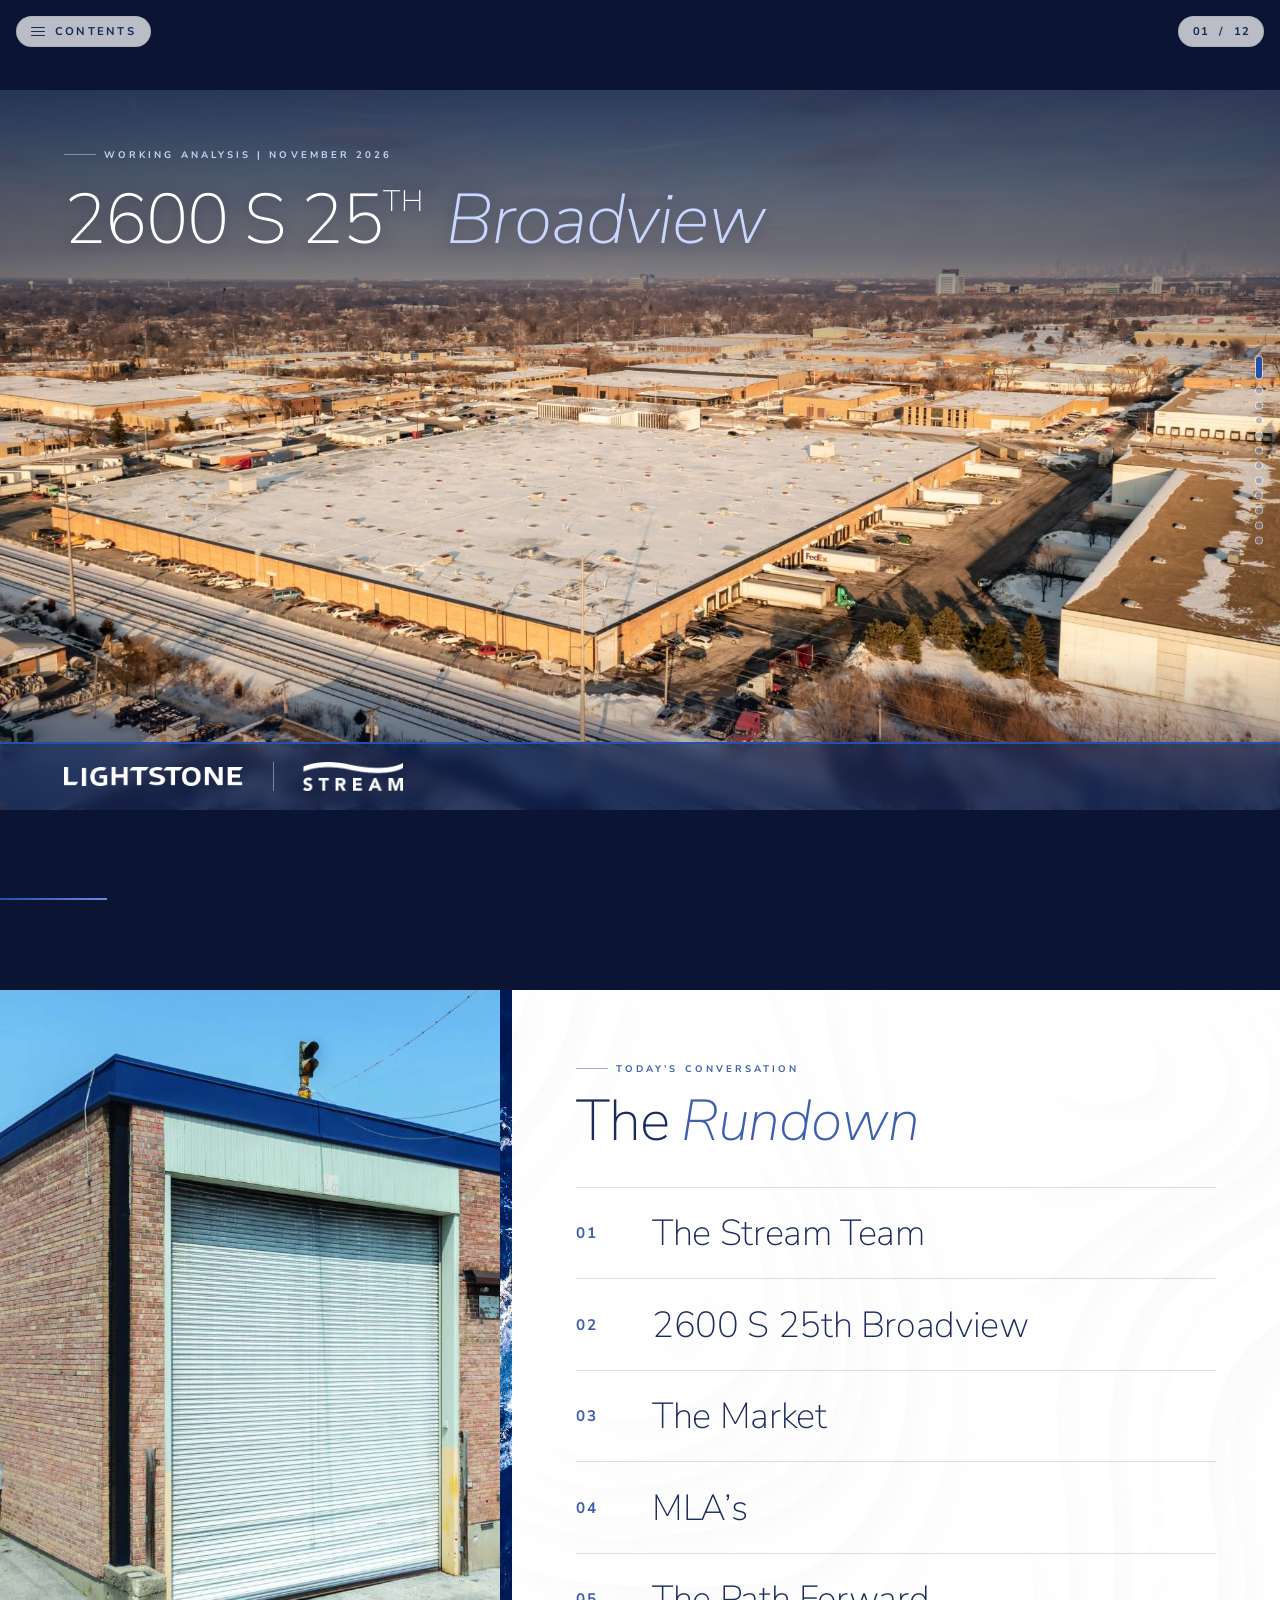
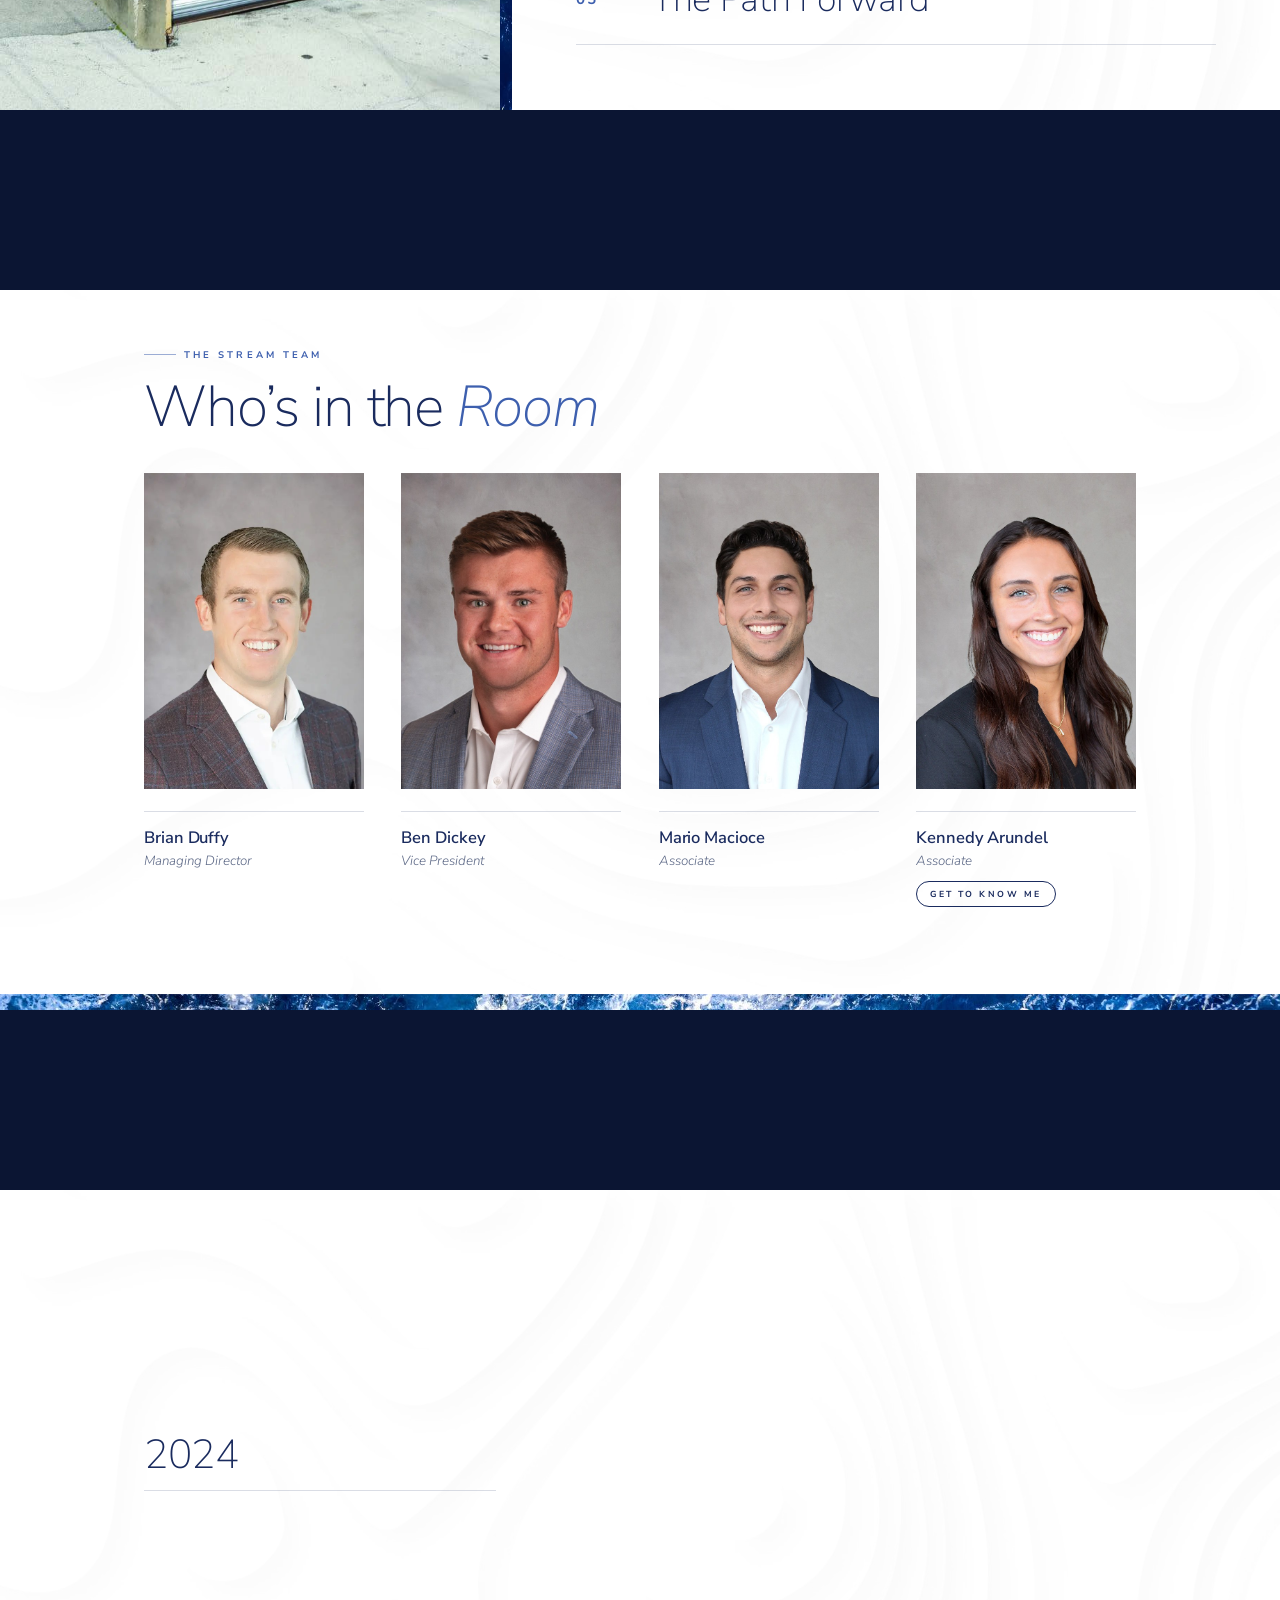
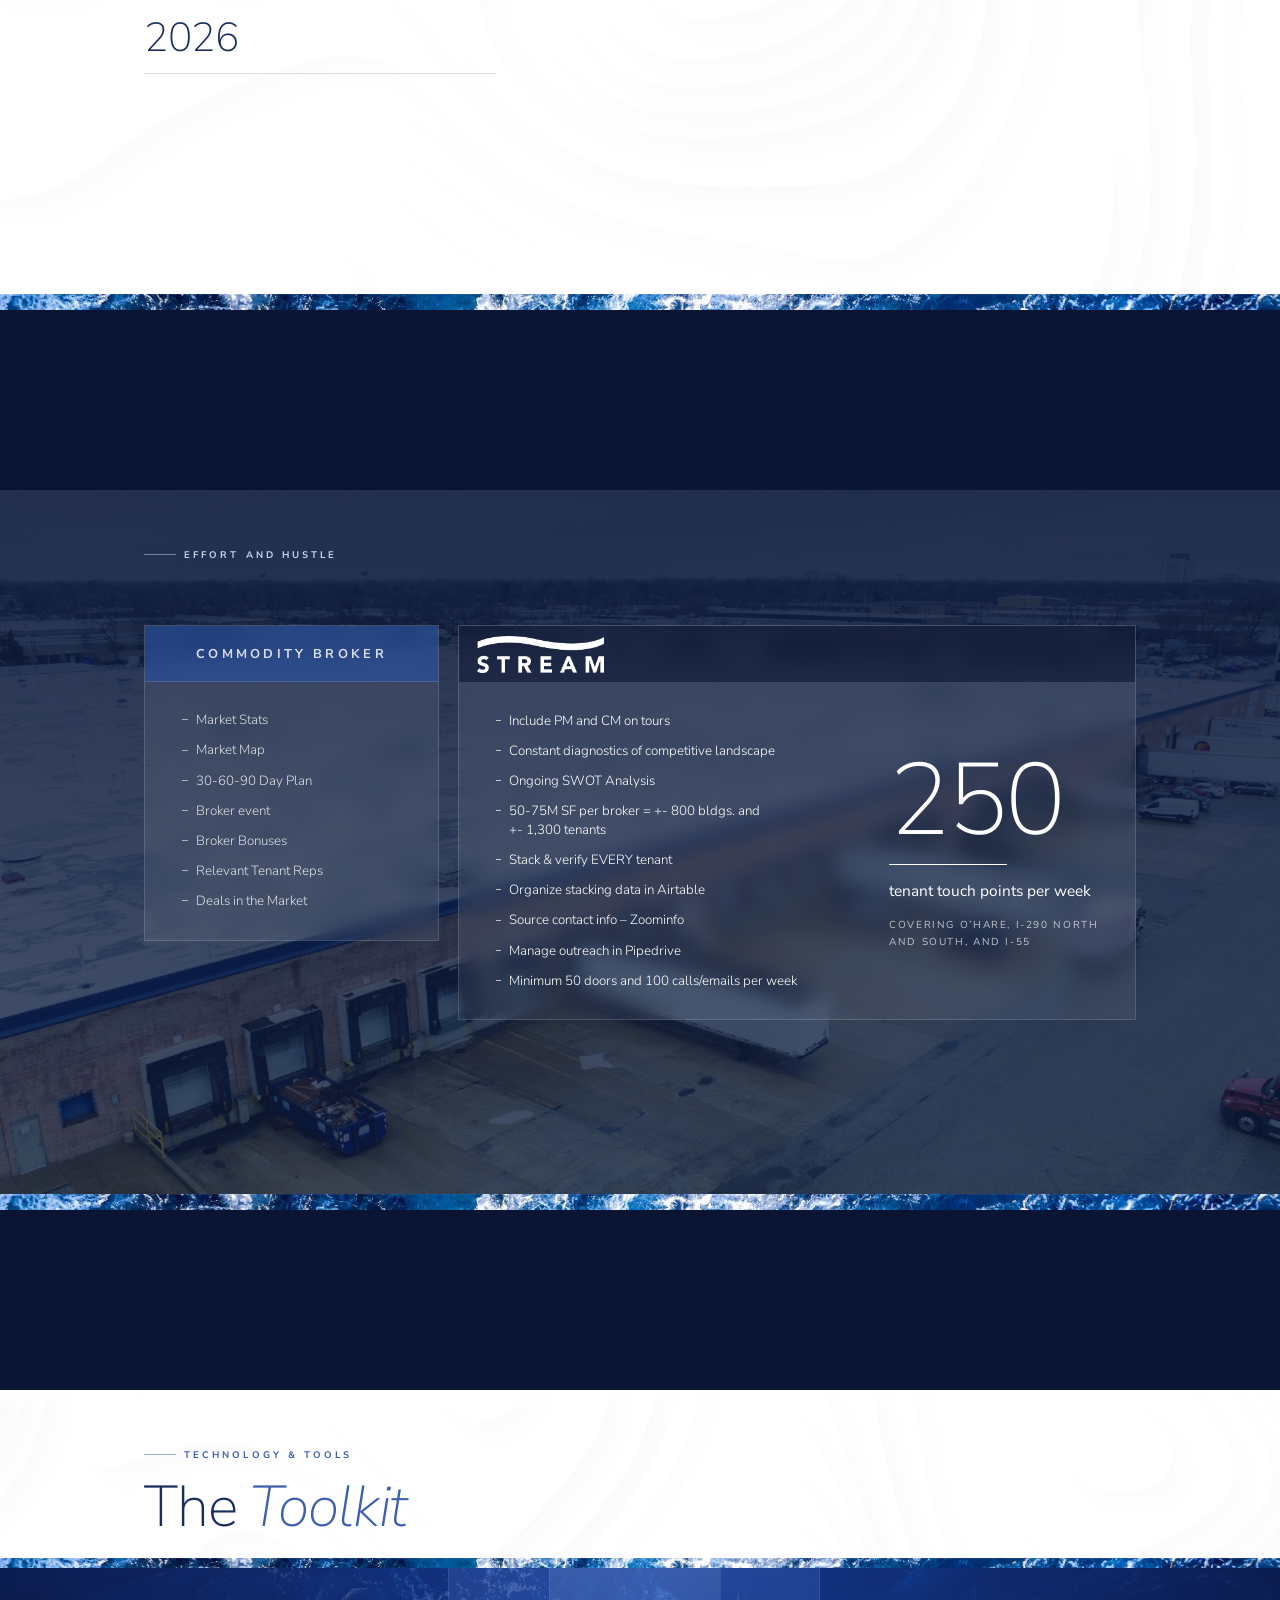
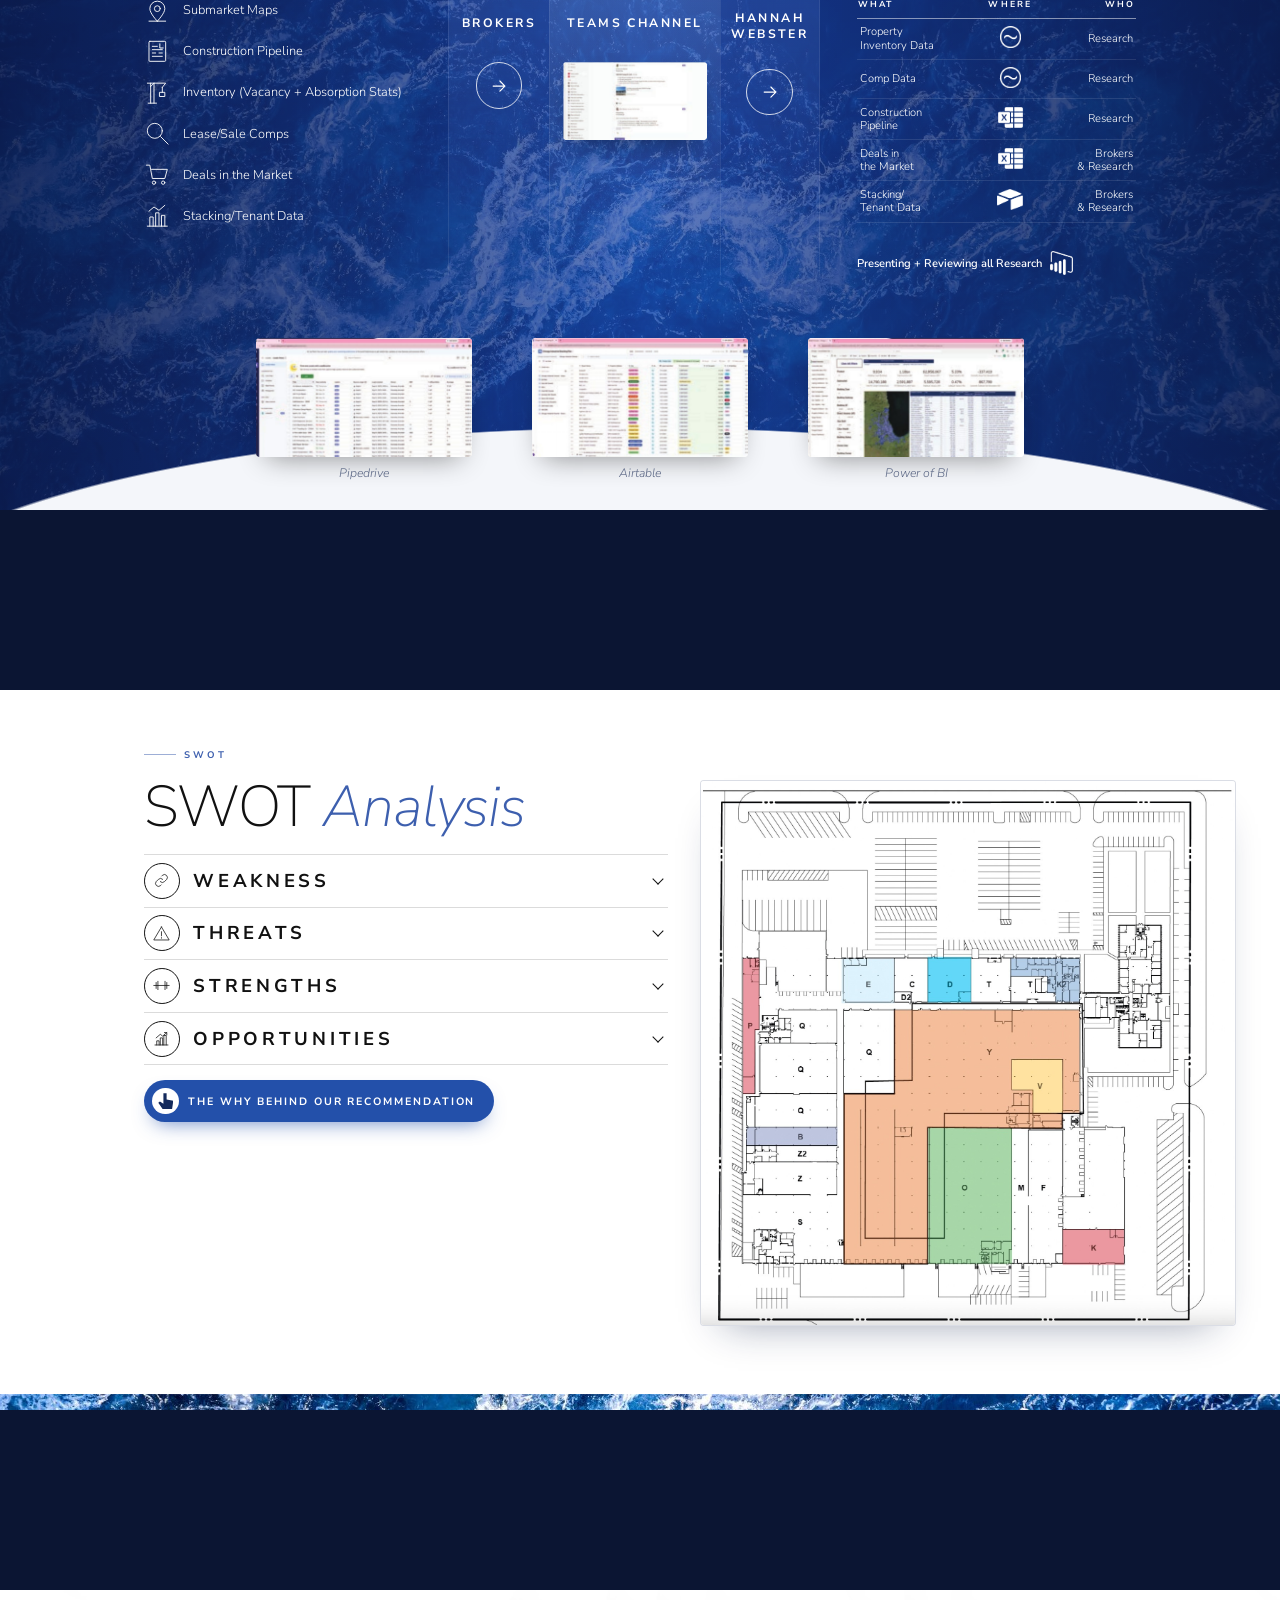
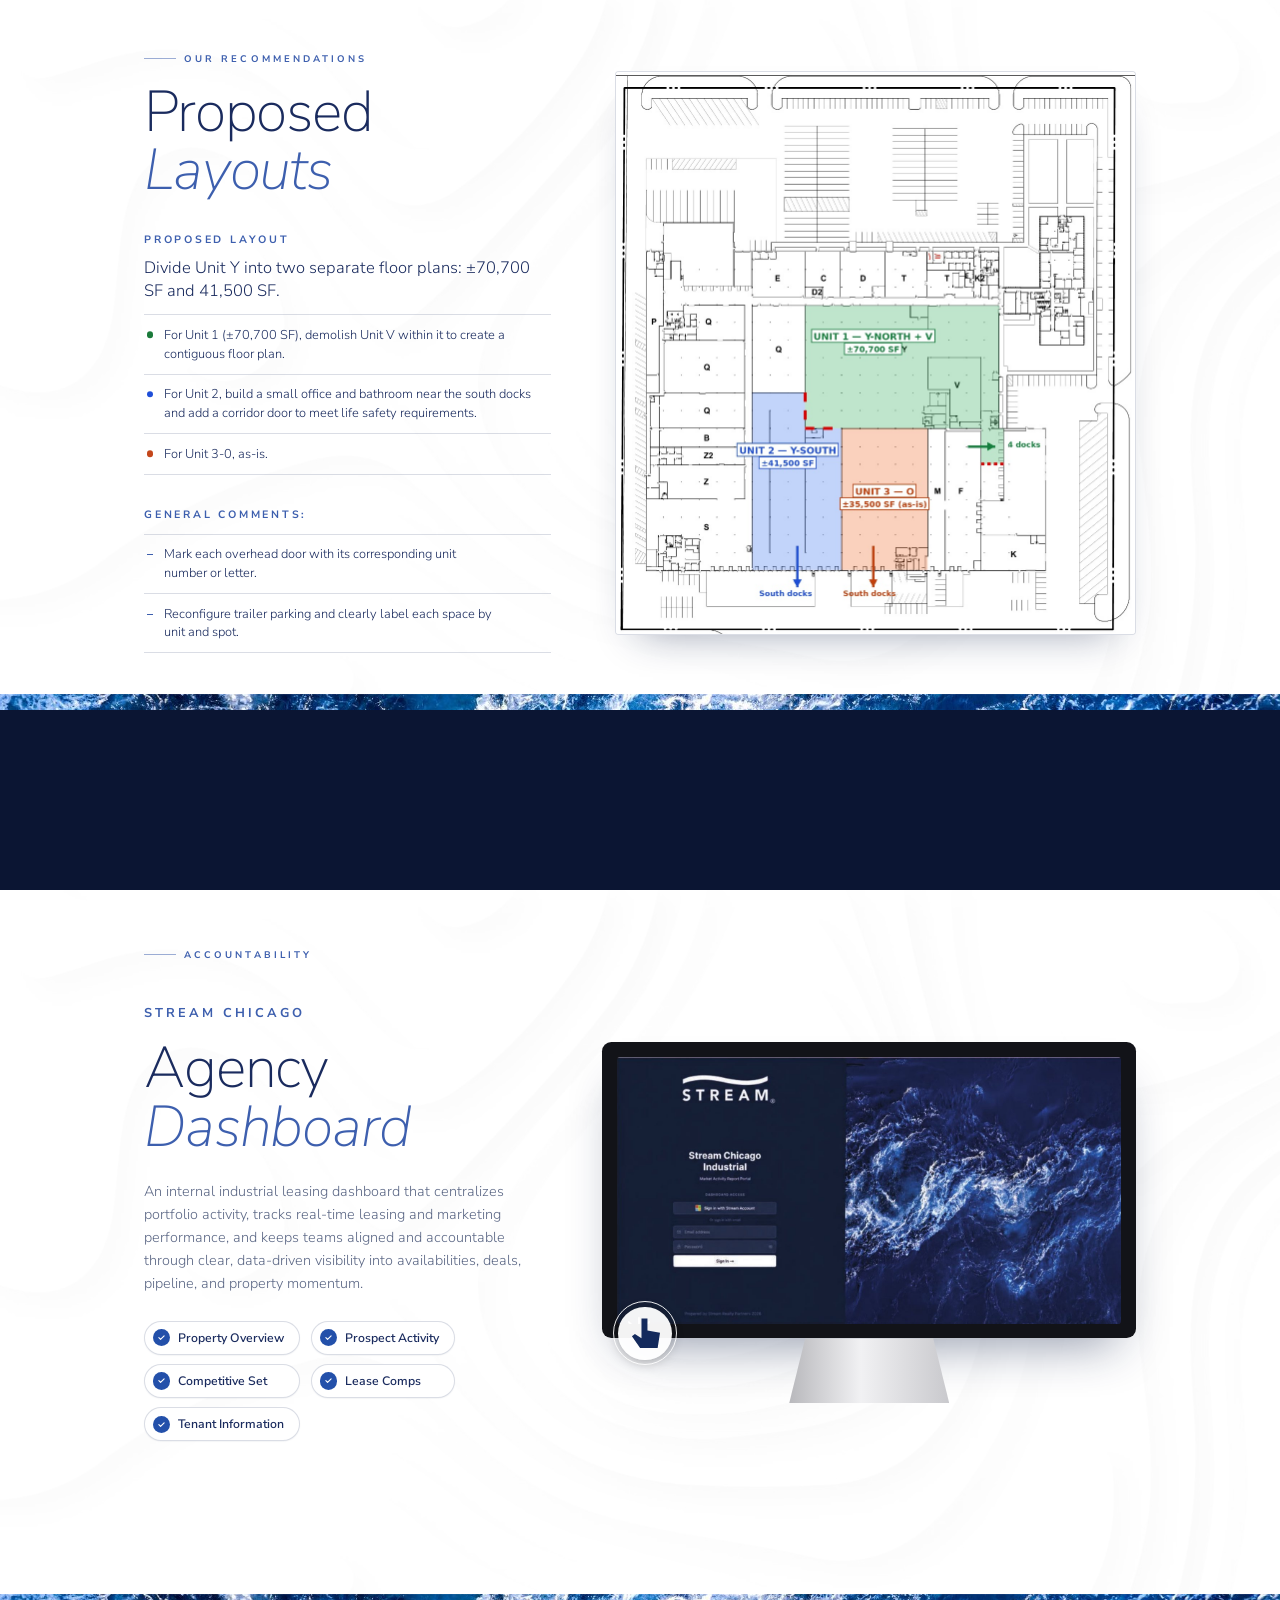
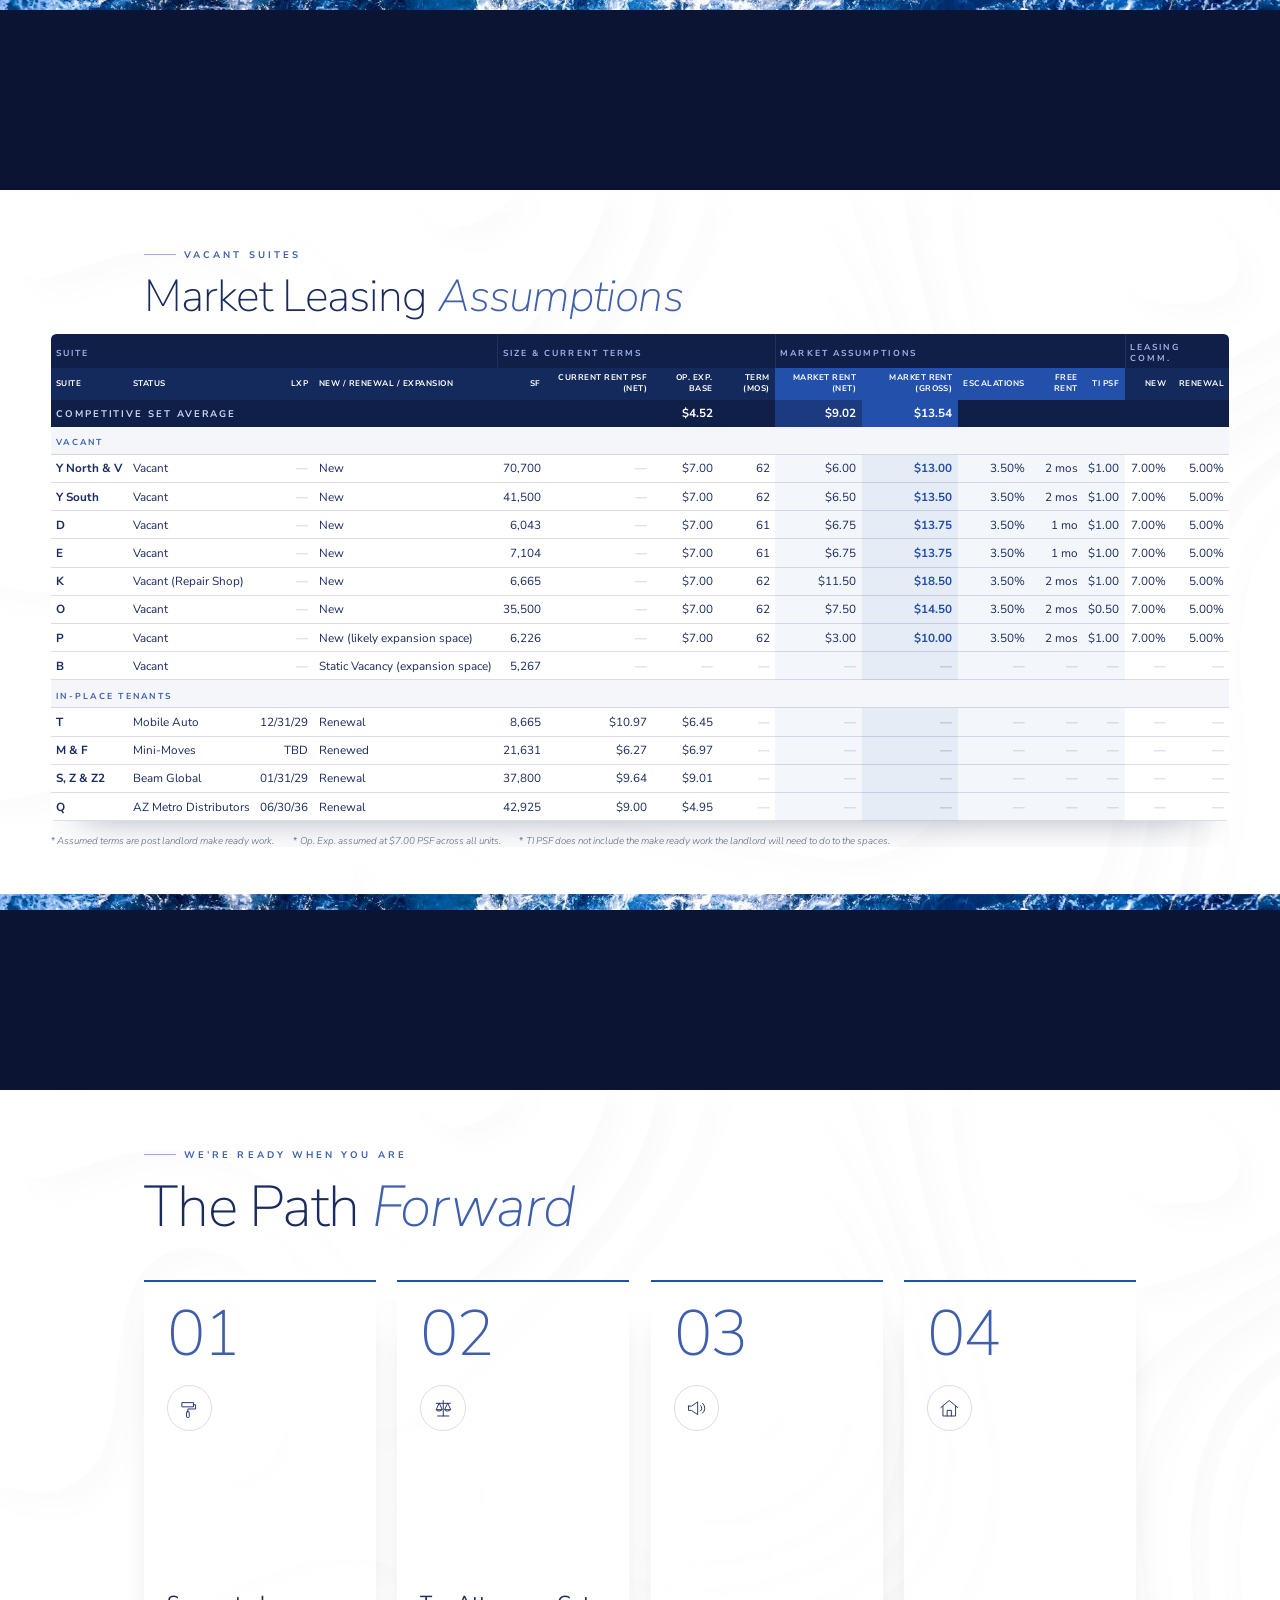
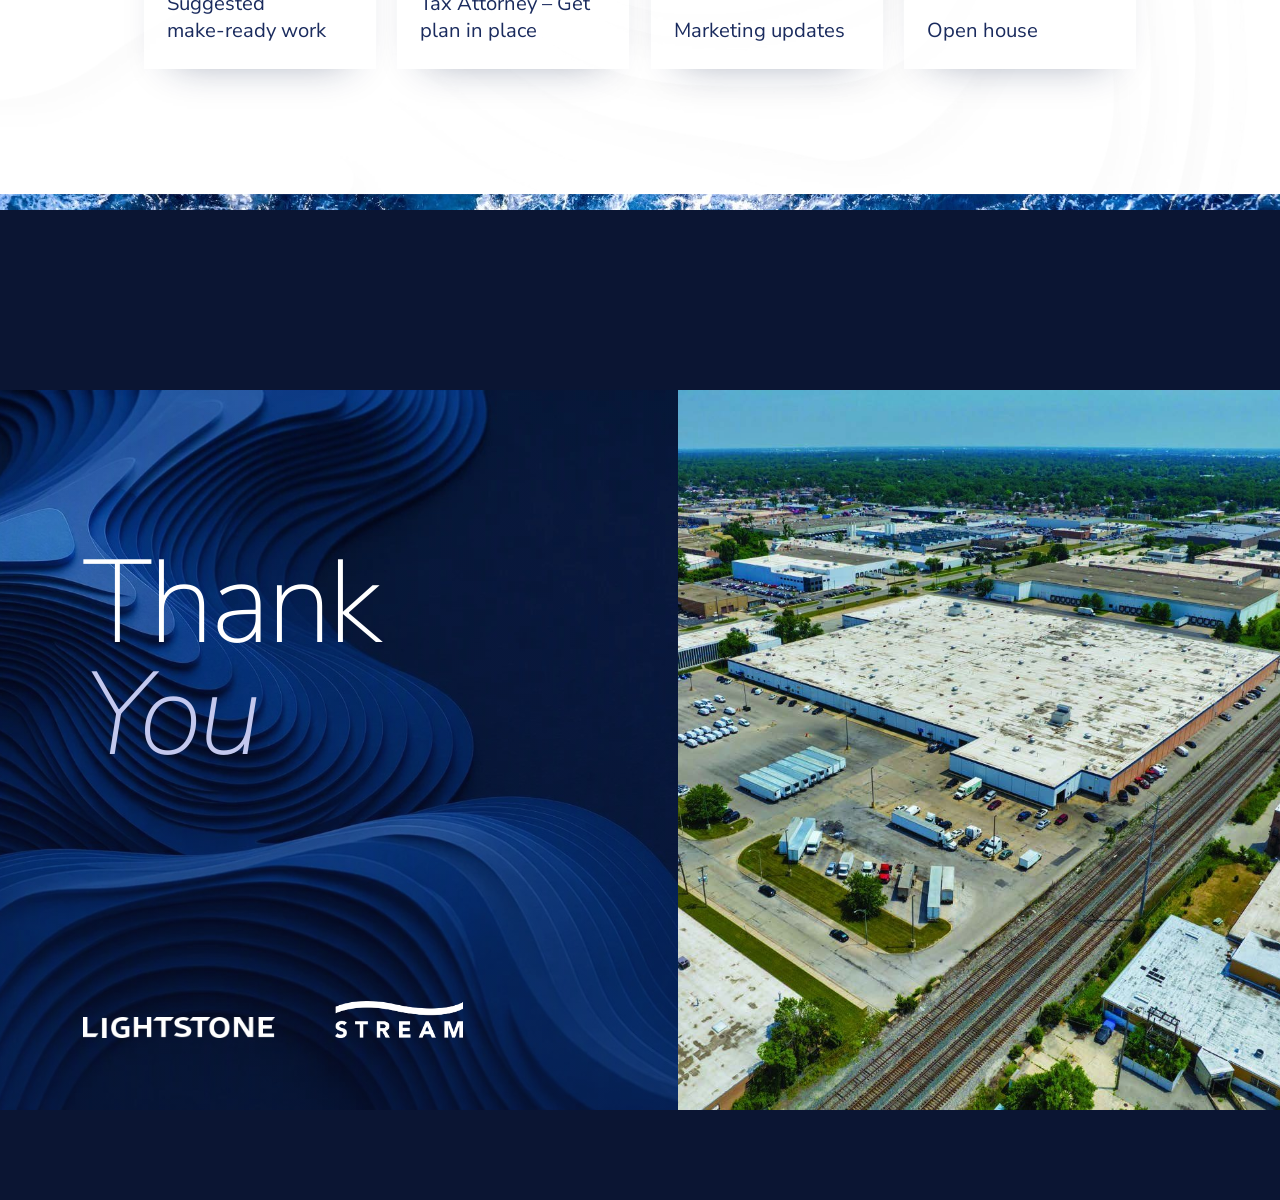
==== presentations/2600-s-25th-broadview/index.html @ 118514b0 "Update competitive set market rent from the latest MLA sheet Net $9.02 and gross $13.54 (were $9.17 " ====
<!doctype html>
<html lang="en">
<head>
  <meta charset="utf-8">
  <meta name="viewport" content="width=device-width, initial-scale=1">
  <title>2600 S 25th Broadview</title>
  <meta name="description" content="Lightstone — 2600 S 25th Broadview working analysis, November 2026. Stream Chicago Industrial.">
  <link rel="preconnect" href="https://fonts.googleapis.com">
  <link rel="preconnect" href="https://fonts.gstatic.com" crossorigin>
  <link href="https://fonts.googleapis.com/css2?family=Nunito+Sans:ital,opsz,wght@0,6..12,200;0,6..12,300;0,6..12,400;0,6..12,600;0,6..12,700;0,6..12,800;1,6..12,200;1,6..12,300;1,6..12,400&display=swap" rel="stylesheet">
  <!-- Bump ?v= on deck.css and deck.js with each update so browsers fetch the new files -->
  <link rel="stylesheet" href="deck.css?v=2026-11-04.2">
</head>
<body>
  <!-- Deck chrome: menu, slide counter, dot nav, progress -->
  <header class="chrome">
    <button class="chrome__menu" id="menu-open" aria-controls="menu" aria-expanded="false">
      <span class="chrome__burger" aria-hidden="true"></span><span>Contents</span>
    </button>
    <div class="chrome__count" aria-live="polite"><span id="count-now">01</span> / <span id="count-total">12</span></div>
  </header>
  <nav class="dots" id="dots" aria-label="Slides"></nav>
  <div class="progress" aria-hidden="true"><span id="progress-bar"></span></div>

  <div class="menu" id="menu" hidden>
    <div class="menu__panel" role="dialog" aria-modal="true" aria-labelledby="menu-title">
      <button class="menu__close" id="menu-close" aria-label="Close contents">&times;</button>
      <p class="eyebrow eyebrow--light">Today’s Conversation</p>
      <h2 class="menu__title" id="menu-title">The <em>Rundown</em></h2>
      <ol class="menu__list" id="menu-list"></ol>
    </div>
  </div>

  <main class="deck" id="deck">

    <!-- 00 · Cover: full-bleed aerial; title sits in the sky, logos in a bar along the bottom -->
    <section class="slide slide--cover" id="cover" data-label="Cover">
      <div class="cover__photo">
        <img src="img/cover.jpg?v=2" alt="Aerial view of 2600 S 25th Ave, Broadview, with the Chicago skyline in the distance" width="2000" height="1332">
      </div>
      <div class="cover__body">
        <p class="eyebrow eyebrow--light">Working Analysis | November 2026</p>
        <h1 class="cover__title">2600 S 25<sup>TH</sup> <em>Broadview</em></h1>
      </div>
      <div class="cover__bar">
        <img class="cover__lightstone" src="img/lightstone-white.png" alt="Lightstone" width="960" height="104">
        <span class="cover__rule" aria-hidden="true"></span>
        <img class="cover__stream" src="img/stream-white.png" alt="Stream Realty Partners" width="846" height="246">
      </div>
    </section>

    <!-- Contents -->
    <section class="slide slide--contents" id="contents" data-label="Today’s Conversation">
      <div class="contents__photo">
        <img src="img/contents-door.jpg" alt="Overhead loading door" width="769" height="1102" loading="lazy">
      </div>
      <div class="contents__body">
        <p class="eyebrow">Today’s Conversation</p>
        <h2 class="title">The <em>Rundown</em></h2>
        <ol class="toc" id="toc">
          <li><a href="#in-the-room"><span>01</span>The Stream Team</a></li>
          <li><a href="#swot"><span>02</span>2600 S 25th Broadview</a></li>
          <li><a href="#accountability"><span>03</span>The Market</a></li>
          <li><a href="#vacant-suites"><span>04</span>MLA’s</a></li>
          <li><a href="#next-steps"><span>05</span>The Path Forward</a></li>
        </ol>
      </div>
    </section>

    <!-- 01 · The Stream Team -->
    <section class="slide slide--light" id="in-the-room" data-label="The Stream Team">
      <div class="slide__inner">
        <p class="eyebrow">The Stream Team</p>
        <h2 class="title">Who’s in the <em>Room</em></h2>
        <ul class="people">
          <li class="person">
            <div class="person__photo"><img src="img/team/brian-duffy.jpg?v=2" alt="" width="675" height="910" loading="lazy"></div>
            <h3 class="person__name">Brian Duffy</h3>
            <p class="person__role">Managing Director</p>
          </li>
          <li class="person">
            <div class="person__photo"><img src="img/team/ben-dickey.jpg?v=2" alt="" width="675" height="910" loading="lazy"></div>
            <h3 class="person__name">Ben Dickey</h3>
            <p class="person__role">Vice President</p>
          </li>
          <li class="person">
            <div class="person__photo"><img src="img/team/mario-macioce.jpg?v=2" alt="" width="675" height="910" loading="lazy"></div>
            <h3 class="person__name">Mario Macioce</h3>
            <p class="person__role">Associate</p>
          </li>
          <li class="person">
            <div class="person__photo"><img src="img/team/kennedy-arundel.jpg?v=2" alt="" width="675" height="910" loading="lazy"></div>
            <h3 class="person__name">Kennedy Arundel</h3>
            <p class="person__role">Associate</p>
            <a class="btn-outline" href="video/kennedy-arundel-intro.mp4" data-video="video/kennedy-arundel-intro.mp4" data-poster="video/kennedy-arundel-intro-poster.jpg" data-caption="Kennedy Arundel" target="_blank" rel="noopener">Get to Know Me</a>
          </li>
        </ul>
      </div>
      <div class="water-band" aria-hidden="true"></div>
    </section>

    <!-- 02 · Allow Us to Introduce Ourselves -->
    <section class="slide slide--light" id="reintroduce" data-label="Allow Us to Introduce Ourselves">
      <div class="slide__inner numbers">
        <div class="numbers__left">
          <p class="eyebrow">Allow Us to Introduce Ourselves</p>
          <h2 class="title">Strength in <em>numbers</em></h2>
          <ol class="timeline">
            <li class="timeline__year">
              <div class="timeline__head">
                <p class="timeline__date">2024</p>
                <p class="timeline__count"><strong>04</strong> Team Members</p>
              </div>
              <div>
                <ul class="faces">
                  <li><img src="img/faces/patrick-russo.jpg?v=2" alt="" loading="lazy"><span>Patrick Russo</span></li>
                  <li><img src="img/faces/brian-duffy.jpg?v=2" alt="" loading="lazy"><span>Brian Duffy</span></li>
                  <li><img src="img/faces/victoria-knudson.jpg?v=3" alt="" loading="lazy"><span>Victoria Knudson</span></li>
                  <li><img src="img/faces/mario-macioce.jpg?v=2" alt="" loading="lazy"><span>Mario Macioce</span></li>
                </ul>
              </div>
            </li>
            <li class="timeline__year">
              <div class="timeline__head">
                <p class="timeline__date">2026</p>
                <p class="timeline__count"><strong>8</strong> New Additions</p>
              </div>
              <div>
                <ul class="faces">
                  <li><img src="img/faces/ben-dickey.jpg?v=2" alt="" loading="lazy"><span>Ben Dickey</span></li>
                  <li><img src="img/faces/brian-daly.jpg?v=2" alt="" loading="lazy"><span>Brian Daly</span></li>
                  <li><img src="img/faces/joe-connor.jpg?v=2" alt="" loading="lazy"><span>Joe Connor</span></li>
                  <li><img src="img/faces/hannah-webster.jpg?v=2" alt="" loading="lazy"><span>Hannah Webster</span></li>
                  <li><img src="img/faces/chad-meyer.jpg?v=2" alt="" loading="lazy"><span>Chad Meyer</span></li>
                  <li><img src="img/faces/kennedy-arundel.jpg?v=2" alt="" loading="lazy"><span>Kennedy Arundel</span></li>
                  <li><img src="img/faces/alyssa-aucoin.jpg?v=2" alt="" loading="lazy"><span>Alyssa Aucoin</span></li>
                  <li><img src="img/faces/liz-megginson.jpg?v=2" alt="" loading="lazy"><span>Liz Megginson</span></li>
                </ul>
              </div>
            </li>
          </ol>
        </div>
        <!-- Ring labels are live text (SVG) over the photo circle so they stay sharp; paths follow each ring -->
        <figure class="numbers__org">
          <img src="img/org-circle.webp?v=4" alt="Stream Chicago platform: Industrial Brokerage, Research &amp; Marketing, Property &amp; Construction Management, Development Services, Investment Management and National Investor Services" width="1658" height="1626" loading="lazy">
          <svg class="org__labels" viewBox="0 0 1658 1626" aria-hidden="true">
            <defs>
              <path id="ring-1" d="M1337.3 908.6 L1338.6 907.4 L1339.8 906.2 L1341.0 905.0 L1342.2 903.8 L1343.4 902.6 L1344.6 901.4 L1345.8 900.2 L1347.0 899.0 L1348.2 897.8 L1349.4 896.6 L1350.5 895.3 L1351.7 894.1 L1352.9 892.8 L1354.0 891.6 L1355.2 890.4 L1356.3 889.1 L1357.4 887.8 L1358.6 886.6 L1359.7 885.3 L1360.8 884.0 L1361.9 882.8 L1363.0 881.5 L1364.1 880.2 L1365.2 878.9 L1366.3 877.6 L1367.4 876.3 L1368.5 875.0 L1369.6 873.7 L1370.6 872.4 L1371.7 871.1 L1372.7 869.7 L1373.8 868.4 L1374.8 867.1 L1375.9 865.8 L1376.9 864.4 L1377.9 863.1 L1378.9 861.7 L1379.9 860.4 L1380.9 859.0 L1381.9 857.7 L1382.9 856.3 L1383.9 855.0 L1384.9 853.6 L1385.9 852.2 L1386.8 850.8 L1387.8 849.5 L1388.7 848.1 L1389.7 846.7 L1390.6 845.3 L1391.6 843.9 L1392.5 842.5 L1393.4 841.1 L1394.3 839.7 L1395.2 838.3 L1396.1 836.9 L1397.0 835.4 L1397.9 834.0 L1398.8 832.6 L1399.7 831.2 L1400.6 829.7 L1401.4 828.3 L1402.3 826.9 L1403.1 825.4 L1404.0 824.0 L1404.8 822.5 L1405.6 821.1 L1406.5 819.6 L1407.3 818.2 L1408.1 816.7 L1408.9 815.3 L1409.7 813.8 L1410.5 812.3 L1411.3 810.9 L1412.1 809.4 L1412.8 807.9 L1413.6 806.4 L1414.4 804.9 L1415.1 803.5 L1415.9 802.0 L1416.6 800.5 L1417.3 799.0 L1418.0 797.5 L1418.8 796.0 L1419.5 794.5 L1420.2 793.0 L1420.9 791.5 L1421.6 790.0 L1422.3 788.4 L1422.9 786.9 L1423.6 785.4 L1424.3 783.9 L1424.9 782.4 L1425.6 780.8 L1426.2 779.3 L1426.9 777.8 L1427.5 776.3 L1428.1 774.7 L1428.8 773.2 L1429.4 771.6 L1430.0 770.1 L1430.6 768.6 L1431.2 767.0 L1431.7 765.5 L1432.3 763.9 L1432.9 762.4 L1433.5 760.8 L1434.0 759.3 L1434.6 757.7 L1435.1 756.1 L1435.6 754.6 L1436.2 753.0 L1436.7 751.5 L1437.2 749.9 L1437.7 748.3 L1438.2 746.8 L1438.7 745.2 L1439.2 743.6 L1439.7 742.0 L1440.2 740.5 L1440.6 738.9 L1441.1 737.3 L1441.6 735.7 L1442.0 734.1 L1442.4 732.6 L1442.9 731.0 L1443.3 729.4 L1443.7 727.8 L1444.1 726.2 L1444.6 724.6 L1445.0 723.0 L1445.3 721.4 L1445.7 719.8 L1446.1 718.2 L1446.5 716.6 L1446.8 715.0 L1447.2 713.4 L1447.6 711.8 L1447.9 710.2 L1448.2 708.6 L1448.6 707.0 L1448.9 705.4 L1449.2 703.8 L1449.5 702.2 L1449.8 700.6 L1450.1 699.0 L1450.4 697.4 L1450.7 695.8 L1451.0 694.2 L1451.2 692.6 L1451.5 691.0 L1451.8 689.3 L1452.0 687.7 L1452.2 686.1 L1452.5 684.5 L1452.7 682.9 L1452.9 681.3 L1453.1 679.7 L1453.4 678.0 L1453.6 676.4 L1453.7 674.8 L1453.9 673.2 L1454.1 671.6 L1454.3 670.0 L1454.5 668.3 L1454.6 666.7 L1454.8 665.1 L1454.9 663.5 L1455.0 661.9 L1455.2 660.3 L1455.3 658.6 L1455.4 657.0 L1455.5 655.4 L1455.6 653.8 L1455.7 652.2 L1455.8 650.5 L1455.9 648.9 L1456.0 647.3 L1456.1 645.7 L1456.1 644.1 L1456.2 642.4 L1456.2 640.8 L1456.3 639.2 L1456.3 637.6 L1456.3 636.0 L1456.4 634.3 L1456.4 632.7 L1456.4 631.1 L1456.4 629.5 L1456.4 627.9 L1456.4 626.3 L1456.3 624.6 L1456.3 623.0 L1456.3 621.4 L1456.2 619.8 L1456.2 618.2 L1456.2 616.6 L1456.1 615.0 L1456.0 613.4 L1456.0 611.7 L1455.9 610.1 L1455.8 608.5 L1455.7 606.9 L1455.6 605.3 L1455.5 603.7 L1455.4 602.1 L1455.3 600.5 L1455.1 598.9 L1455.0 597.3 L1454.9 595.7 L1454.7 594.1 L1454.6 592.5 L1454.4 590.9 L1454.2 589.3 L1454.1 587.7 L1453.9 586.1 L1453.7 584.5 L1453.5 582.9 L1453.3 581.3 L1453.1 579.7 L1452.9 578.1 L1452.7 576.5 L1452.5 574.9 L1452.2 573.3 L1452.0 571.8 L1451.7 570.2 L1451.5 568.6 L1451.2 567.0 L1451.0 565.4 L1450.7 563.9 L1450.4 562.3 L1450.1 560.7 L1449.8 559.1 L1449.5 557.6 L1449.2 556.0 L1448.9 554.4 L1448.6 552.8 L1448.3 551.3 L1448.0 549.7 L1447.6 548.2 L1447.3 546.6 L1446.9 545.0 L1446.6 543.5 L1446.2 541.9 L1445.9 540.4 L1445.5 538.8 L1445.1 537.3 L1444.7 535.7 L1444.3 534.2 L1443.9 532.6 L1443.5 531.1 L1443.1 529.5 L1442.7 528.0 L1442.3 526.5 L1441.8 524.9 L1441.4 523.4 L1440.9 521.9 L1440.5 520.3 L1440.0 518.8 L1439.6 517.3 L1439.1 515.8 L1438.6 514.2 L1438.2 512.7 L1437.7 511.2 L1437.2 509.7 L1436.7 508.2 L1436.2 506.7 L1435.7 505.2 L1435.1 503.7 L1434.6 502.2 L1434.1 500.7 L1433.5 499.2 L1433.0 497.7 L1432.5 496.2 L1431.9 494.7 L1431.3 493.2 L1430.8 491.7 L1430.2 490.3 L1429.6 488.8 L1429.0 487.3 L1428.5 485.8 L1427.9 484.4 L1427.3 482.9 L1426.6 481.4 L1426.0 480.0 L1425.4 478.5 L1424.8 477.0 L1424.2 475.6 L1423.5 474.1"/>
              <path id="ring-2" d="M539.0 641.8 L538.9 644.1 L538.7 646.3 L538.5 648.6 L538.4 650.8 L538.3 653.1 L538.1 655.4 L538.0 657.6 L537.9 659.9 L537.8 662.1 L537.8 664.4 L537.7 666.7 L537.6 668.9 L537.6 671.2 L537.6 673.5 L537.5 675.7 L537.5 678.0 L537.5 680.3 L537.5 682.5 L537.5 684.8 L537.6 687.1 L537.6 689.4 L537.6 691.6 L537.7 693.9 L537.8 696.2 L537.9 698.4 L537.9 700.7 L538.0 703.0 L538.2 705.3 L538.3 707.5 L538.4 709.8 L538.6 712.1 L538.7 714.3 L538.9 716.6 L539.1 718.9 L539.2 721.2 L539.4 723.4 L539.7 725.7 L539.9 728.0 L540.1 730.2 L540.3 732.5 L540.6 734.8 L540.9 737.0 L541.1 739.3 L541.4 741.6 L541.7 743.8 L542.0 746.1 L542.3 748.3 L542.7 750.6 L543.0 752.9 L543.3 755.1 L543.7 757.4 L544.1 759.6 L544.4 761.9 L544.8 764.1 L545.2 766.4 L545.7 768.6 L546.1 770.9 L546.5 773.1 L547.0 775.4 L547.4 777.6 L547.9 779.9 L548.3 782.1 L548.8 784.3 L549.3 786.6 L549.8 788.8 L550.4 791.0 L550.9 793.3 L551.4 795.5 L552.0 797.7 L552.5 799.9 L553.1 802.2 L553.7 804.4 L554.3 806.6 L554.9 808.8 L555.5 811.0 L556.1 813.2 L556.8 815.4 L557.4 817.6 L558.1 819.8 L558.7 822.0 L559.4 824.2 L560.1 826.4 L560.8 828.6 L561.5 830.8 L562.2 833.0 L563.0 835.2 L563.7 837.3 L564.4 839.5 L565.2 841.7 L566.0 843.8 L566.8 846.0 L567.5 848.2 L568.3 850.3 L569.2 852.5 L570.0 854.6 L570.8 856.8 L571.7 858.9 L572.5 861.0 L573.4 863.2 L574.3 865.3 L575.1 867.4 L576.0 869.5 L576.9 871.7 L577.8 873.8 L578.8 875.9 L579.7 878.0 L580.7 880.1 L581.6 882.2 L582.6 884.3 L583.5 886.4 L584.5 888.4 L585.5 890.5 L586.5 892.6 L587.5 894.7 L588.6 896.7 L589.6 898.8 L590.7 900.8 L591.7 902.9 L592.8 904.9 L593.8 907.0 L594.9 909.0 L596.0 911.0 L597.1 913.1 L598.2 915.1 L599.4 917.1 L600.5 919.1 L601.6 921.1 L602.8 923.1 L604.0 925.1 L605.1 927.1 L606.3 929.1 L607.5 931.0 L608.7 933.0 L609.9 935.0 L611.1 936.9 L612.3 938.9 L613.6 940.8 L614.8 942.8 L616.1 944.7 L617.3 946.7 L618.6 948.6 L619.9 950.5 L621.2 952.4 L622.5 954.3 L623.8 956.2 L625.1 958.1 L626.5 960.0 L627.8 961.9 L629.1 963.8 L630.5 965.6 L631.9 967.5 L633.2 969.3 L634.6 971.2 L636.0 973.0 L637.4 974.9 L638.8 976.7 L640.2 978.5 L641.7 980.3 L643.1 982.2 L644.5 984.0 L646.0 985.8 L647.5 987.5 L648.9 989.3 L650.4 991.1 L651.9 992.9 L653.4 994.6 L654.9 996.4 L656.4 998.1 L657.9 999.9 L659.5 1001.6 L661.0 1003.3 L662.5 1005.0 L664.1 1006.8 L665.7 1008.5 L667.2 1010.1 L668.8 1011.8 L670.4 1013.5 L672.0 1015.2 L673.6 1016.9 L675.2 1018.5 L676.8 1020.2 L678.4 1021.8 L680.1 1023.4 L681.7 1025.1 L683.3 1026.7 L685.0 1028.3 L686.7 1029.9 L688.3 1031.5 L690.0 1033.1 L691.7 1034.6 L693.4 1036.2 L695.1 1037.8 L696.8 1039.3 L698.5 1040.9 L700.2 1042.4 L702.0 1043.9 L703.7 1045.5 L705.5 1047.0 L707.2 1048.5 L709.0 1050.0 L710.7 1051.5 L712.5 1052.9 L714.3 1054.4 L716.1 1055.9 L717.9 1057.3 L719.7 1058.8 L721.5 1060.2 L723.3 1061.6 L725.1 1063.0 L726.9 1064.4 L728.8 1065.8 L730.6 1067.2 L732.4 1068.6 L734.3 1070.0 L736.1 1071.4 L738.0 1072.7 L739.9 1074.1 L741.8 1075.4 L743.6 1076.7 L745.5 1078.0 L747.4 1079.4 L749.3 1080.7 L751.2 1081.9 L753.2 1083.2 L755.1 1084.5 L757.0 1085.8 L758.9 1087.0 L760.9 1088.3 L762.8 1089.5 L764.8 1090.7 L766.7 1091.9 L768.7 1093.2 L770.6 1094.3 L772.6 1095.5 L774.6 1096.7 L776.6 1097.9 L778.6 1099.0 L780.5 1100.2 L782.5 1101.3 L784.5 1102.5 L786.6 1103.6 L788.6 1104.7 L790.6 1105.8 L792.6 1106.9 L794.6 1108.0 L796.7 1109.1 L798.7 1110.1 L800.7 1111.2 L802.8 1112.2 L804.8 1113.2 L806.9 1114.3 L809.0 1115.3 L811.0 1116.3 L813.1 1117.3 L815.2 1118.3 L817.3 1119.2 L819.3 1120.2 L821.4 1121.2 L823.5 1122.1 L825.6 1123.0 L827.7 1124.0 L829.8 1124.9 L831.9 1125.8 L834.0 1126.7 L836.1 1127.6 L838.3 1128.4 L840.4 1129.3 L842.5 1130.2 L844.6 1131.0 L846.8 1131.8 L848.9 1132.7 L851.1 1133.5 L853.2 1134.3 L855.3 1135.1 L857.5 1135.8 L859.7 1136.6 L861.8 1137.4 L864.0 1138.1 L866.1 1138.9 L868.3 1139.6 L870.5 1140.3 L872.6 1141.0 L874.8 1141.7 L877.0 1142.4 L879.2 1143.1 L881.4 1143.8 L883.6 1144.4 L885.7 1145.1 L887.9 1145.7 L890.1 1146.3 L892.3 1146.9 L894.5 1147.5 L896.7 1148.1 L898.9 1148.7 L901.1 1149.3 L903.3 1149.9 L905.6 1150.4 L907.8 1151.0 L910.0 1151.5 L912.2 1152.0 L914.4 1152.5 L916.6 1153.0 L918.9 1153.5 L921.1 1154.0 L923.3 1154.5 L925.6 1154.9 L927.8 1155.4 L930.0 1155.8 L932.2 1156.2 L934.5 1156.6 L936.7 1157.0 L939.0 1157.4 L941.2 1157.8 L943.4 1158.2 L945.7 1158.6 L947.9 1158.9 L950.2 1159.2 L952.4 1159.6 L954.7 1159.9 L956.9 1160.2 L959.2 1160.5 L961.4 1160.8 L963.6 1161.1 L965.9 1161.3 L968.1 1161.6 L970.4 1161.8 L972.7 1162.1 L974.9 1162.3 L977.2 1162.5 L979.4 1162.7 L981.7 1162.9 L983.9 1163.1 L986.2 1163.3 L988.4 1163.4 L990.7 1163.6 L992.9 1163.7 L995.2 1163.9 L997.4 1164.0 L999.7 1164.1 L1002.0 1164.2 L1004.2 1164.3 L1006.5 1164.4 L1008.7 1164.4 L1011.0 1164.5 L1013.2 1164.5 L1015.5 1164.6 L1017.7 1164.6 L1020.0 1164.6 L1022.2 1164.6 L1024.5 1164.6 L1026.7 1164.6 L1029.0 1164.6 L1031.2 1164.5 L1033.5 1164.5 L1035.7 1164.4 L1038.0 1164.4 L1040.2 1164.3 L1042.5 1164.2 L1044.7 1164.1 L1047.0 1164.0 L1049.2 1163.9 L1051.4 1163.7 L1053.7 1163.6 L1055.9 1163.4 L1058.1 1163.3 L1060.4 1163.1 L1062.6 1162.9 L1064.8 1162.7 L1067.1 1162.5 L1069.3 1162.3 L1071.5 1162.1 L1073.8 1161.9 L1076.0 1161.6 L1078.2 1161.4 L1080.4 1161.1 L1082.6 1160.8 L1084.9 1160.5 L1087.1 1160.3 L1089.3 1159.9 L1091.5 1159.6 L1093.7 1159.3 L1095.9 1159.0 L1098.1 1158.6 L1100.3 1158.3 L1102.5 1157.9 L1104.7 1157.5 L1106.9 1157.2 L1109.1 1156.8 L1111.3 1156.4 L1113.5 1156.0 L1115.6 1155.5 L1117.8 1155.1 L1120.0 1154.7 L1122.2 1154.2 L1124.4 1153.7 L1126.5 1153.3 L1128.7 1152.8 L1130.9 1152.3 L1133.0 1151.8 L1135.2 1151.3 L1137.3 1150.8 L1139.5 1150.2 L1141.6 1149.7 L1143.8 1149.1 L1145.9 1148.6 L1148.1 1148.0 L1150.2 1147.4 L1152.3 1146.8 L1154.5 1146.3 L1156.6 1145.6 L1158.7 1145.0 L1160.8 1144.4 L1162.9 1143.8 L1165.1 1143.1 L1167.2 1142.5 L1169.3 1141.8 L1171.4 1141.1 L1173.5 1140.5 L1175.6 1139.8 L1177.6 1139.1 L1179.7 1138.4 L1181.8 1137.6"/>
              <path id="ring-3" d="M457.3 1021.2 L458.6 1023.6 L460.0 1025.9 L461.4 1028.2 L462.7 1030.5 L464.1 1032.9 L465.5 1035.2 L466.9 1037.5 L468.4 1039.8 L469.8 1042.1 L471.2 1044.4 L472.7 1046.7 L474.2 1048.9 L475.6 1051.2 L477.1 1053.5 L478.6 1055.7 L480.1 1058.0 L481.6 1060.2 L483.2 1062.4 L484.7 1064.7 L486.2 1066.9 L487.8 1069.1 L489.4 1071.3 L491.0 1073.5 L492.5 1075.7 L494.1 1077.9 L495.7 1080.1 L497.4 1082.2 L499.0 1084.4 L500.6 1086.5 L502.3 1088.7 L503.9 1090.8 L505.6 1093.0 L507.3 1095.1 L509.0 1097.2 L510.7 1099.3 L512.4 1101.4 L514.1 1103.5 L515.8 1105.6 L517.5 1107.7 L519.3 1109.7 L521.0 1111.8 L522.8 1113.9 L524.6 1115.9 L526.4 1117.9 L528.2 1120.0 L530.0 1122.0 L531.8 1124.0 L533.6 1126.0 L535.4 1128.0 L537.3 1130.0 L539.1 1132.0 L541.0 1133.9 L542.8 1135.9 L544.7 1137.9 L546.6 1139.8 L548.5 1141.7 L550.4 1143.7 L552.3 1145.6 L554.2 1147.5 L556.1 1149.4 L558.1 1151.3 L560.0 1153.2 L562.0 1155.1 L563.9 1156.9 L565.9 1158.8 L567.9 1160.6 L569.9 1162.5 L571.9 1164.3 L573.9 1166.1 L575.9 1167.9 L577.9 1169.7 L580.0 1171.5 L582.0 1173.3 L584.0 1175.1 L586.1 1176.8 L588.2 1178.6 L590.2 1180.3 L592.3 1182.1 L594.4 1183.8 L596.5 1185.5 L598.6 1187.2 L600.7 1188.9 L602.8 1190.6 L604.9 1192.3 L607.1 1193.9 L609.2 1195.6 L611.4 1197.2 L613.5 1198.9 L615.7 1200.5 L617.9 1202.1 L620.0 1203.7 L622.2 1205.3 L624.4 1206.9 L626.6 1208.5 L628.8 1210.1 L631.0 1211.6 L633.3 1213.2 L635.5 1214.7 L637.7 1216.2 L640.0 1217.7 L642.2 1219.2 L644.5 1220.7 L646.7 1222.2 L649.0 1223.7 L651.3 1225.2 L653.5 1226.6 L655.8 1228.0 L658.1 1229.5 L660.4 1230.9 L662.7 1232.3 L665.1 1233.7 L667.4 1235.1 L669.7 1236.5 L672.0 1237.8 L674.4 1239.2 L676.7 1240.5 L679.1 1241.9 L681.4 1243.2 L683.8 1244.5 L686.2 1245.8 L688.5 1247.1 L690.9 1248.4 L693.3 1249.7 L695.7 1250.9 L698.1 1252.2 L700.5 1253.4 L702.9 1254.6 L705.3 1255.8 L707.7 1257.0 L710.2 1258.2 L712.6 1259.4 L715.0 1260.6 L717.5 1261.7 L719.9 1262.9 L722.4 1264.0 L724.8 1265.1 L727.3 1266.2 L729.7 1267.3 L732.2 1268.4 L734.7 1269.5 L737.2 1270.6 L739.6 1271.6 L742.1 1272.7 L744.6 1273.7 L747.1 1274.7 L749.6 1275.7 L752.1 1276.7 L754.6 1277.7 L757.2 1278.7 L759.7 1279.7 L762.2 1280.6 L764.7 1281.5 L767.3 1282.5 L769.8 1283.4 L772.3 1284.3 L774.9 1285.2 L777.4 1286.1 L780.0 1286.9 L782.5 1287.8 L785.1 1288.6"/>
              <path id="ring-4" d="M262.3 908.3 L262.9 911.3 L263.6 914.3 L264.2 917.3 L264.9 920.3 L265.6 923.3 L266.3 926.3 L267.0 929.3 L267.7 932.3 L268.4 935.2 L269.2 938.2 L269.9 941.2 L270.7 944.2 L271.5 947.1 L272.3 950.1 L273.1 953.1 L273.9 956.0 L274.8 959.0 L275.6 961.9 L276.5 964.9 L277.4 967.8 L278.3 970.8 L279.2 973.7 L280.1 976.7 L281.0 979.6 L282.0 982.5 L282.9 985.4 L283.9 988.4 L284.9 991.3 L285.9 994.2 L286.9 997.1 L287.9 1000.0 L289.0 1002.9 L290.0 1005.8 L291.1 1008.7 L292.2 1011.5 L293.3 1014.4 L294.4 1017.3 L295.5 1020.2 L296.6 1023.0 L297.8 1025.9 L298.9 1028.7 L300.1 1031.6 L301.3 1034.4 L302.5 1037.3 L303.7 1040.1 L304.9 1042.9 L306.2 1045.8 L307.4 1048.6 L308.7 1051.4 L309.9 1054.2 L311.2 1057.0 L312.5 1059.8 L313.9 1062.6 L315.2 1065.4 L316.5 1068.1 L317.9 1070.9 L319.2 1073.7 L320.6 1076.4 L322.0 1079.2 L323.4 1081.9 L324.8 1084.7 L326.3 1087.4 L327.7 1090.1 L329.1 1092.9 L330.6 1095.6 L332.1 1098.3 L333.6 1101.0 L335.1 1103.7 L336.6 1106.4 L338.1 1109.0 L339.7 1111.7 L341.2 1114.4 L342.8 1117.0 L344.4 1119.7 L345.9 1122.3 L347.5 1125.0 L349.2 1127.6 L350.8 1130.2 L352.4 1132.9 L354.1 1135.5 L355.7 1138.1 L357.4 1140.7 L359.1 1143.3 L360.8 1145.8 L362.5 1148.4 L364.2 1151.0 L365.9 1153.5 L367.7 1156.1 L369.4 1158.6 L371.2 1161.2 L373.0 1163.7 L374.8 1166.2 L376.6 1168.7 L378.4 1171.2 L380.2 1173.7 L382.0 1176.2 L383.9 1178.7 L385.7 1181.1 L387.6 1183.6 L389.5 1186.1 L391.4 1188.5 L393.3 1190.9 L395.2 1193.4 L397.1 1195.8 L399.1 1198.2 L401.0 1200.6 L403.0 1203.0 L404.9 1205.4 L406.9 1207.7 L408.9 1210.1 L410.9 1212.4 L412.9 1214.8 L414.9 1217.1 L417.0 1219.5 L419.0 1221.8 L421.1 1224.1 L423.1 1226.4 L425.2 1228.7 L427.3 1230.9 L429.4 1233.2 L431.5 1235.5 L433.6 1237.7 L435.8 1240.0 L437.9 1242.2 L440.0 1244.4 L442.2 1246.6 L444.4 1248.8 L446.5 1251.0 L448.7 1253.2 L450.9 1255.4 L453.1 1257.6 L455.4 1259.7 L457.6 1261.9 L459.8 1264.0 L462.1 1266.1 L464.3 1268.2 L466.6 1270.3 L468.9 1272.4 L471.2 1274.5 L473.5 1276.6 L475.8 1278.6 L478.1 1280.7 L480.4 1282.7 L482.7 1284.7 L485.1 1286.8 L487.4 1288.8 L489.8 1290.8 L492.1 1292.8 L494.5 1294.7 L496.9 1296.7 L499.3 1298.6 L501.7 1300.6 L504.1 1302.5 L506.5 1304.4 L509.0 1306.3 L511.4 1308.2 L513.9 1310.1 L516.3 1312.0 L518.8 1313.9 L521.3 1315.7 L523.7 1317.6 L526.2 1319.4 L528.7 1321.2 L531.2 1323.0 L533.8 1324.8 L536.3 1326.6 L538.8 1328.4 L541.3 1330.1 L543.9 1331.9 L546.4 1333.6 L549.0 1335.3 L551.6 1337.1 L554.2 1338.8 L556.7 1340.4 L559.3 1342.1 L561.9 1343.8 L564.5 1345.4 L567.2 1347.1 L569.8 1348.7 L572.4 1350.3 L575.0 1351.9 L577.7 1353.5 L580.3 1355.1 L583.0 1356.7 L585.7 1358.3 L588.3 1359.8 L591.0 1361.3 L593.7 1362.9 L596.4 1364.4 L599.1 1365.9 L601.8 1367.3 L604.5 1368.8 L607.2 1370.3 L610.0 1371.7 L612.7 1373.2 L615.4 1374.6 L618.2 1376.0 L620.9 1377.4 L623.7 1378.8 L626.5 1380.1 L629.2 1381.5 L632.0 1382.8 L634.8 1384.2 L637.6 1385.5 L640.4 1386.8 L643.2 1388.1 L646.0 1389.4 L648.8 1390.7 L651.6 1391.9 L654.4 1393.2 L657.3 1394.4 L660.1 1395.6 L662.9 1396.8 L665.8 1398.0 L668.6 1399.2 L671.5 1400.3 L674.3 1401.5 L677.2 1402.6 L680.1 1403.8 L682.9 1404.9 L685.8 1406.0 L688.7 1407.1 L691.6 1408.1 L694.5 1409.2 L697.4 1410.2 L700.3 1411.3 L703.2 1412.3 L706.1 1413.3 L709.0 1414.3 L711.9 1415.3 L714.9 1416.3 L717.8 1417.2 L720.7 1418.2 L723.6 1419.1 L726.6 1420.0 L729.5 1420.9 L732.5 1421.8 L735.4 1422.7 L738.4 1423.5 L741.3 1424.4 L744.3 1425.2 L747.3 1426.0 L750.2 1426.8 L753.2 1427.6 L756.2 1428.4 L759.2 1429.2 L762.1 1429.9 L765.1 1430.6 L768.1 1431.4 L771.1 1432.1 L774.1 1432.8 L777.1 1433.5 L780.1 1434.1 L783.1 1434.8 L786.1 1435.4 L789.1 1436.1 L792.1 1436.7 L795.1 1437.3 L798.2 1437.9 L801.2 1438.4 L804.2 1439.0 L807.2 1439.6 L810.2 1440.1 L813.3 1440.6 L816.3 1441.1 L819.3 1441.6 L822.4 1442.1 L825.4 1442.5 L828.4 1443.0 L831.5 1443.4 L834.5 1443.9 L837.5 1444.3 L840.6 1444.7 L843.6 1445.0 L846.7 1445.4 L849.7 1445.8 L852.8 1446.1 L855.8 1446.4 L858.9 1446.7 L861.9 1447.0 L865.0 1447.3 L868.0 1447.6 L871.1 1447.9 L874.1 1448.1 L877.2 1448.3 L880.2 1448.5 L883.3 1448.8 L886.3 1448.9 L889.4 1449.1 L892.5 1449.3 L895.5 1449.4 L898.6 1449.6 L901.6 1449.7 L904.7 1449.8 L907.7 1449.9 L910.8 1449.9 L913.9 1450.0 L916.9 1450.1 L920.0 1450.1 L923.0 1450.1 L926.1 1450.1 L929.2 1450.1 L932.2 1450.1 L935.3 1450.1 L938.3 1450.0 L941.4 1450.0 L944.4 1449.9 L947.5 1449.8 L950.5 1449.7 L953.6 1449.6 L956.6 1449.5 L959.7 1449.3 L962.7 1449.2 L965.8 1449.0 L968.8 1448.8 L971.9 1448.6 L974.9 1448.4 L978.0 1448.2 L981.0 1447.9 L984.0 1447.7 L987.1 1447.4 L990.1 1447.1 L993.2 1446.9 L996.2 1446.5 L999.2 1446.2 L1002.2 1445.9 L1005.3 1445.5 L1008.3 1445.2 L1011.3 1444.8 L1014.3 1444.4 L1017.4 1444.0 L1020.4 1443.6 L1023.4 1443.2 L1026.4 1442.7 L1029.4 1442.3 L1032.4 1441.8"/>
              <path id="ring-5" d="M118.6 903.7 L119.1 907.1 L119.6 910.6 L120.1 914.0 L120.6 917.5 L121.1 920.9 L121.7 924.3 L122.2 927.7 L122.8 931.2 L123.4 934.6 L124.0 938.0 L124.6 941.4 L125.2 944.8 L125.9 948.3 L126.6 951.7 L127.2 955.1 L127.9 958.5 L128.7 961.9 L129.4 965.3 L130.1 968.7 L130.9 972.1 L131.7 975.4 L132.4 978.8 L133.3 982.2 L134.1 985.6 L134.9 989.0 L135.8 992.3 L136.6 995.7 L137.5 999.0 L138.4 1002.4 L139.3 1005.8 L140.3 1009.1 L141.2 1012.4 L142.2 1015.8 L143.1 1019.1 L144.1 1022.5 L145.1 1025.8 L146.2 1029.1 L147.2 1032.4 L148.2 1035.7 L149.3 1039.0 L150.4 1042.3 L151.5 1045.6 L152.6 1048.9 L153.7 1052.2 L154.9 1055.5 L156.0 1058.8 L157.2 1062.0 L158.4 1065.3 L159.6 1068.6 L160.8 1071.8 L162.0 1075.1 L163.3 1078.3 L164.5 1081.6 L165.8 1084.8 L167.1 1088.0 L168.4 1091.2 L169.7 1094.5 L171.0 1097.7 L172.4 1100.9 L173.7 1104.1 L175.1 1107.3 L176.5 1110.4 L177.9 1113.6 L179.3 1116.8 L180.8 1119.9 L182.2 1123.1 L183.7 1126.3 L185.2 1129.4 L186.6 1132.5 L188.1 1135.7 L189.7 1138.8 L191.2 1141.9 L192.7 1145.0 L194.3 1148.1 L195.9 1151.2 L197.5 1154.3 L199.1 1157.4 L200.7 1160.5 L202.3 1163.5 L204.0 1166.6 L205.6 1169.6 L207.3 1172.7 L209.0 1175.7 L210.7 1178.7 L212.4 1181.8 L214.1 1184.8 L215.9 1187.8 L217.6 1190.8 L219.4 1193.8 L221.2 1196.7 L223.0 1199.7 L224.8 1202.7 L226.6 1205.6 L228.5 1208.6 L230.3 1211.5 L232.2 1214.4 L234.0 1217.3 L235.9 1220.3 L237.8 1223.2 L239.8 1226.1 L241.7 1228.9 L243.6 1231.8 L245.6 1234.7 L247.5 1237.5 L249.5 1240.4 L251.5 1243.2 L253.5 1246.1 L255.5 1248.9 L257.6 1251.7 L259.6 1254.5 L261.7 1257.3 L263.7 1260.1 L265.8 1262.8 L267.9 1265.6 L270.0 1268.4 L272.1 1271.1 L274.3 1273.8 L276.4 1276.6 L278.6 1279.3 L280.7 1282.0 L282.9 1284.7 L285.1 1287.4 L287.3 1290.0 L289.5 1292.7 L291.8 1295.4 L294.0 1298.0 L296.3 1300.6 L298.5 1303.3 L300.8 1305.9 L303.1 1308.5 L305.4 1311.1 L307.7 1313.6 L310.0 1316.2 L312.4 1318.8 L314.7 1321.3 L317.1 1323.9 L319.4 1326.4 L321.8 1328.9 L324.2 1331.4 L326.6 1333.9 L329.0 1336.4 L331.4 1338.8 L333.9 1341.3 L336.3 1343.8 L338.8 1346.2 L341.2 1348.6 L343.7 1351.0 L346.2 1353.4 L348.7 1355.8 L351.2 1358.2 L353.7 1360.6 L356.3 1362.9 L358.8 1365.3 L361.3 1367.6 L363.9 1369.9 L366.5 1372.2 L369.1 1374.5 L371.7 1376.8 L374.3 1379.1 L376.9 1381.4 L379.5 1383.6 L382.1 1385.9 L384.8 1388.1 L387.4 1390.3 L390.1 1392.5 L392.7 1394.7 L395.4 1396.9 L398.1 1399.0 L400.8 1401.2 L403.5 1403.3 L406.2 1405.4 L409.0 1407.6 L411.7 1409.7 L414.5 1411.8 L417.2 1413.8 L420.0 1415.9 L422.8 1417.9 L425.5 1420.0 L428.3 1422.0 L431.1 1424.0 L433.9 1426.0 L436.8 1428.0 L439.6 1430.0 L442.4 1431.9 L445.3 1433.9 L448.1 1435.8 L451.0 1437.8 L453.8 1439.7 L456.7 1441.6 L459.6 1443.4 L462.5 1445.3 L465.4 1447.2 L468.3 1449.0 L471.2 1450.8 L474.2 1452.7 L477.1 1454.5 L480.0 1456.2 L483.0 1458.0 L485.9 1459.8 L488.9 1461.5 L491.9 1463.3 L494.9 1465.0 L497.8 1466.7 L500.8 1468.4 L503.8 1470.1 L506.8 1471.7 L509.9 1473.4 L512.9 1475.0 L515.9 1476.7 L518.9 1478.3 L522.0 1479.9 L525.0 1481.4 L528.1 1483.0 L531.2 1484.6 L534.2 1486.1 L537.3 1487.6 L540.4 1489.2 L543.5 1490.7 L546.6 1492.1 L549.7 1493.6 L552.8 1495.1 L555.9 1496.5 L559.0 1497.9 L562.1 1499.4 L565.3 1500.8 L568.4 1502.1 L571.6 1503.5 L574.7 1504.9 L577.9 1506.2 L581.0 1507.5 L584.2 1508.9 L587.4 1510.2 L590.5 1511.4 L593.7 1512.7 L596.9 1514.0 L600.1 1515.2 L603.3 1516.4 L606.5 1517.6 L609.7 1518.8 L612.9 1520.0 L616.1 1521.2 L619.4 1522.4 L622.6 1523.5 L625.8 1524.6 L629.1 1525.7 L632.3 1526.8 L635.5 1527.9 L638.8 1529.0 L642.0 1530.0 L645.3 1531.1 L648.6 1532.1 L651.8 1533.1 L655.1 1534.1 L658.4 1535.1 L661.6 1536.0 L664.9 1537.0 L668.2 1537.9 L671.5 1538.8 L674.8 1539.7 L678.1 1540.6 L681.4 1541.5 L684.7 1542.4 L688.0 1543.2 L691.3 1544.0 L694.6 1544.9 L697.9 1545.7 L701.3 1546.4 L704.6 1547.2 L707.9 1548.0 L711.2 1548.7 L714.6 1549.4 L717.9 1550.1 L721.2 1550.8 L724.6 1551.5 L727.9 1552.2 L731.2 1552.8 L734.6 1553.5 L737.9 1554.1 L741.3 1554.7 L744.6 1555.3 L748.0 1555.9 L751.4 1556.4 L754.7 1557.0 L758.1 1557.5 L761.4 1558.0 L764.8 1558.5 L768.2 1559.0 L771.5 1559.5 L774.9 1559.9 L778.3 1560.4 L781.6 1560.8 L785.0 1561.2 L788.4 1561.6 L791.7 1562.0 L795.1 1562.3 L798.5 1562.7 L801.9 1563.0 L805.3 1563.3 L808.6 1563.6 L812.0 1563.9 L815.4 1564.2 L818.8 1564.5 L822.2 1564.7 L825.5 1564.9 L828.9 1565.2 L832.3 1565.4 L835.7 1565.5 L839.1 1565.7 L842.5 1565.9 L845.8 1566.0 L849.2 1566.1 L852.6 1566.2 L856.0 1566.3 L859.4 1566.4 L862.8 1566.5 L866.1 1566.5 L869.5 1566.6 L872.9 1566.6 L876.3 1566.6 L879.7 1566.6"/>
            </defs>
            <text class="org__core" x="1086.9" y="377.0" text-anchor="middle">Industrial Brokerage</text>
            <text class="org__ring org__ring--light" dy="0.35em"><textPath href="#ring-1" startOffset="50%" text-anchor="middle">Research &amp; Marketing</textPath></text>
            <text class="org__ring org__ring--light" dy="0.35em"><textPath href="#ring-2" startOffset="50%" text-anchor="middle">Property &amp; Construction Management</textPath></text>
            <text class="org__ring org__ring--light" dy="0.35em"><textPath href="#ring-3" startOffset="50%" text-anchor="middle">Development Services</textPath></text>
            <text class="org__ring org__ring--dark" dy="0.35em"><textPath href="#ring-4" startOffset="50%" text-anchor="middle">Investment Management</textPath></text>
            <text class="org__ring org__ring--dark" dy="0.35em"><textPath href="#ring-5" startOffset="50%" text-anchor="middle">National Investor Services</textPath></text>
          </svg>
        </figure>
      </div>
      <div class="water-band" aria-hidden="true"></div>
    </section>

    <!-- 03 · Effort and Hustle -->
    <section class="slide slide--photo" id="effort" data-label="Effort and Hustle" style="--bg: url('img/hustle-aerial.jpg')">
      <div class="slide__inner">
        <p class="eyebrow eyebrow--light">Effort and Hustle</p>
        <div class="hustle">
          <article class="panel panel--commodity">
            <h3 class="panel__head">Commodity Broker</h3>
            <ul class="panel__list">
              <li>Market Stats</li>
              <li>Market Map</li>
              <li>30-60-90 Day Plan</li>
              <li>Broker event</li>
              <li>Broker Bonuses</li>
              <li>Relevant Tenant Reps</li>
              <li>Deals in the Market</li>
            </ul>
          </article>
          <article class="panel panel--stream">
            <h3 class="panel__head"><img src="img/stream-white.png" alt="Stream" width="846" height="246"></h3>
            <div class="panel__split">
              <ul class="panel__list">
                <li>Include PM and CM on tours</li>
                <li>Constant diagnostics of competitive landscape</li>
                <li>Ongoing SWOT Analysis</li>
                <li>50-75M SF per broker = +- 800 bldgs. and +- 1,300 tenants</li>
                <li>Stack &amp; verify EVERY tenant</li>
                <li>Organize stacking data in Airtable</li>
                <li>Source contact info – Zoominfo</li>
                <li>Manage outreach in Pipedrive</li>
                <li>Minimum 50 doors and 100 calls/emails per week</li>
              </ul>
              <div class="stat">
                <p class="stat__num" data-count="250">250</p>
                <p class="stat__label">tenant touch points per week</p>
                <p class="stat__note">Covering O’Hare, I-290 North and South, and I-55</p>
              </div>
            </div>
          </article>
        </div>
      </div>
      <div class="water-band" aria-hidden="true"></div>
    </section>

    <!-- 04 · Tools -->
    <section class="slide slide--light slide--tools" id="tools" data-label="Technology &amp; Tools">
      <div class="slide__inner slide__inner--head">
        <p class="eyebrow">Technology &amp; Tools</p>
        <h2 class="title">The <em>Toolkit</em></h2>
      </div>
      <div class="toolkit">
        <div class="water-band water-band--top" aria-hidden="true"></div>
        <div class="toolkit__grid">
          <ul class="pillars">
            <li><svg viewBox="0 0 32 32" aria-hidden="true"><path d="M16 29s-9-9.2-9-15a9 9 0 0 1 18 0c0 5.8-9 15-9 15Z"/><circle cx="16" cy="14" r="3.5"/><path d="M6 29h20"/></svg>Submarket Maps</li>
            <li><svg viewBox="0 0 32 32" aria-hidden="true"><rect x="6" y="4" width="20" height="24" rx="1"/><path d="M10 10h6M10 14h12M10 18h4M18 18h4M10 22h12"/><path d="M19 7v5h4"/></svg>Construction Pipeline</li>
            <li><svg viewBox="0 0 32 32" aria-hidden="true"><path d="M8 29V5M4 5h22l-4 5M8 9l4-4M12 5v24M5 29h10M22 10v6"/><rect x="19" y="16" width="6" height="5"/></svg>Inventory (Vacancy + Absorption Stats)</li>
            <li><svg viewBox="0 0 32 32" aria-hidden="true"><circle cx="13" cy="13" r="9"/><path d="m20 20 9 9"/></svg>Lease/Sale Comps</li>
            <li><svg viewBox="0 0 32 32" aria-hidden="true"><path d="M3 5h4l3 16h15l3-11H9"/><circle cx="12" cy="26" r="2"/><circle cx="23" cy="26" r="2"/></svg>Deals in the Market</li>
            <li><svg viewBox="0 0 32 32" aria-hidden="true"><path d="M4 29h24M7 29V18h4v11M14 29V13h4v15M21 29V16h4v13"/><path d="m6 11 6-5 6 4 7-6"/></svg>Stacking/Tenant Data</li>
          </ul>

          <ol class="flow">
            <li class="flow__step">
              <h3>Brokers</h3>
              <span class="flow__arrow" aria-hidden="true"><svg viewBox="0 0 24 24"><path d="M5 12h14M13 6l6 6-6 6"/></svg></span>
            </li>
            <li class="flow__step flow__step--hub">
              <h3>Teams Channel</h3>
              <button class="shot" data-zoom="img/teams-channel.jpg" data-caption="Teams Channel">
                <img src="img/teams-channel.jpg" alt="Teams channel screenshot" loading="lazy">
              </button>
            </li>
            <li class="flow__step">
              <h3>Hannah<br>Webster</h3>
              <span class="flow__arrow" aria-hidden="true"><svg viewBox="0 0 24 24"><path d="M5 12h14M13 6l6 6-6 6"/></svg></span>
            </li>
          </ol>

          <div class="org">
            <table class="org__table">
              <thead><tr><th scope="col">What</th><th scope="col">Where</th><th scope="col">Who</th></tr></thead>
              <tbody>
                <tr><td>Property<br>Inventory Data</td><td><img src="img/icons/costar.png" alt="CoStar"></td><td>Research</td></tr>
                <tr><td>Comp Data</td><td><img src="img/icons/costar.png" alt="CoStar"></td><td>Research</td></tr>
                <tr><td>Construction<br>Pipeline</td><td><img src="img/icons/excel.png" alt="Excel"></td><td>Research</td></tr>
                <tr><td>Deals in<br>the Market</td><td><img src="img/icons/excel.png" alt="Excel"></td><td>Brokers<br>&amp; Research</td></tr>
                <tr><td>Stacking/<br>Tenant Data</td><td><img src="img/icons/airtable.png" alt="Airtable"></td><td>Brokers<br>&amp; Research</td></tr>
              </tbody>
            </table>
            <p class="org__foot">Presenting + Reviewing all Research <img src="img/icons/powerbi.png" alt="Power BI"></p>
          </div>
        </div>

        <ul class="screens">
          <li><button class="shot" data-zoom="img/pipedrive.jpg" data-caption="Pipedrive"><img src="img/pipedrive.jpg" alt="Pipedrive screenshot" loading="lazy"></button><span>Pipedrive</span></li>
          <li><button class="shot" data-zoom="img/airtable.jpg" data-caption="Airtable"><img src="img/airtable.jpg" alt="Airtable screenshot" loading="lazy"></button><span>Airtable</span></li>
          <li><button class="shot" data-zoom="img/powerbi.jpg" data-caption="Power of BI"><img src="img/powerbi.jpg" alt="Power BI screenshot" loading="lazy"></button><span>Power of BI</span></li>
        </ul>
      </div>
    </section>

    <!-- 05 · SWOT: click a category to show its bullets; .is-key marks the highlighted bullet -->
    <section class="slide slide--white" id="swot" data-label="SWOT">
      <div class="slide__inner swotx">
        <div>
          <p class="eyebrow">SWOT</p>
          <h2 class="title">SWOT <em>Analysis</em></h2>
          <div class="swot">
            <div class="swot__item">
              <h3><button class="swot__toggle" aria-expanded="false" aria-controls="swot-w"><span class="swot__icon"><svg viewBox="0 0 32 32" aria-hidden="true"><path d="M14 18a5 5 0 0 0 7 0l4-4a5 5 0 0 0-7-7l-1.5 1.5M18 14a5 5 0 0 0-7 0l-4 4a5 5 0 0 0 7 7l1.5-1.5"/></svg></span>Weakness<span class="swot__chev" aria-hidden="true"></span></button></h3>
              <div class="swot__panel" id="swot-w"><ul>
                  <li>Low clear height (18’)</li>
                  <li class="is-key">Irregular, piecemeal demising</li>
                  <li>High taxes and operating expenses</li>
                  <li>Inconsistent and shared loading</li>
                  <li>Mixed-use adjacencies</li>
              </ul></div>
            </div>
            <div class="swot__item">
              <h3><button class="swot__toggle" aria-expanded="false" aria-controls="swot-t"><span class="swot__icon"><svg viewBox="0 0 32 32" aria-hidden="true"><path d="M16 5 3 27h26L16 5ZM16 13v7M16 23v1"/></svg></span>Threats<span class="swot__chev" aria-hidden="true"></span></button></h3>
              <div class="swot__panel" id="swot-t"><ul>
                  <li>Competing vacancy next door (2000 S 25th Ave)</li>
                  <li class="is-key">More functional product elsewhere</li>
                  <li>Rollover and re-leasing costs</li>
                  <li>Aging systems and capital needs</li>
              </ul></div>
            </div>
            <div class="swot__item">
              <h3><button class="swot__toggle" aria-expanded="false" aria-controls="swot-s"><span class="swot__icon"><svg viewBox="0 0 32 32" aria-hidden="true"><path d="M3 16h26M7 11v10M10 9v14M22 9v14M25 11v10"/></svg></span>Strengths<span class="swot__chev" aria-hidden="true"></span></button></h3>
              <div class="swot__panel" id="swot-s"><ul>
                  <li>Infill West Cook location. 1.2 miles to I-290, 3.3 miles to I-294</li>
                  <li class="is-key">Strong loading and yard for a building of this age</li>
                  <li>100+ trailer positions and outside storage</li>
                  <li>Heavy power and parking</li>
                  <li>Truck repair capability</li>
                  <li>Size flexibility</li>
                  <li>Institutional, well-capitalized landlord</li>
                  <li>Built-out office in most units</li>
              </ul></div>
            </div>
            <div class="swot__item">
              <h3><button class="swot__toggle" aria-expanded="false" aria-controls="swot-o"><span class="swot__icon"><svg viewBox="0 0 32 32" aria-hidden="true"><path d="M5 27h22M8 27v-7h4v7M14 27V15h4v12M20 27V11h4v16M7 15l7-6 4 3 7-6M21 6h4v4"/></svg></span>Opportunities<span class="swot__chev" aria-hidden="true"></span></button></h3>
              <div class="swot__panel" id="swot-o"><ul>
                  <li class="is-key">Re-demise into standardized bays</li>
                  <li>New leasing team to drive fresh activity</li>
                  <li>Flexible deal structuring</li>
                  <li>Small-bay and last-mile demand</li>
                  <li>In-house truck repair shop</li>
              </ul></div>
            </div>
          </div>
          <!-- Opens the lease comp summary (lease-comps.html); link set in LINKS.swotWhy in deck.js -->
          <a class="why-btn" data-link="swotWhy" href="#"><span class="why-btn__hand" aria-hidden="true"></span>The Why Behind Our Recommendation</a>
        </div>
        <!-- Site plan with vacancies in color; click to enlarge -->
        <figure class="swot__plan">
          <button class="plan__zoom" data-zoom="img/site-plan-vacancies.jpg" data-caption="Site Plan" aria-label="Enlarge the site plan">
            <img src="img/site-plan-vacancies.jpg" alt="Site plan with vacant units shaded: Y, O, F, V, E, K, D, P, K2 and B" width="1500" height="1529" loading="lazy">
          </button>
        </figure>
      </div>
      <div class="water-band" aria-hidden="true"></div>
    </section>

    <!-- 06 · Our Recommendations -->
    <section class="slide slide--light" id="recommendations" data-label="Proposed Layouts">
      <div class="slide__inner layouts">
        <div class="layouts__text">
          <p class="eyebrow">Our Recommendations</p>
          <h2 class="title">Proposed <em>Layouts</em></h2>

          <h3 class="layouts__head">Proposed Layout</h3>
          <p class="layouts__lead">Divide Unit Y into two separate floor plans: ±70,700 SF and 41,500 SF.</p>
          <ul class="layouts__list">
            <li data-unit="1" tabindex="0"><span class="unit-dot unit-dot--1" aria-hidden="true"></span>For Unit 1 (±70,700 SF), demolish Unit V within it to create a contiguous floor plan.</li>
            <li data-unit="2" tabindex="0"><span class="unit-dot unit-dot--2" aria-hidden="true"></span>For Unit 2, build a small office and bathroom near the south docks and add a corridor door to meet life safety requirements.</li>
            <li data-unit="3" tabindex="0"><span class="unit-dot unit-dot--3" aria-hidden="true"></span>For Unit 3-0, as-is.</li>
          </ul>

          <h3 class="layouts__head">General Comments:</h3>
          <ul class="layouts__list layouts__list--plain">
            <li>Mark each overhead door with its corresponding unit number or letter.</li>
            <li>Reconfigure trailer parking and clearly label each space by unit and spot.</li>
          </ul>

        </div>

        <!-- Floor plans. To add the next plan, copy this <figure> (the second plan is still to come). -->
        <div class="plans">
          <figure class="plan" id="plan-1">
            <button class="plan__zoom" data-zoom="img/plan-proposed-split.png?v=2" data-caption="Proposed Layout" aria-label="Enlarge the proposed layout floor plan">
              <img src="img/plan-proposed-split.png?v=2" alt="Proposed split of Y, V and O: Unit 1 Y-North + V ±70,700 SF with 4 docks, Unit 2 Y-South ±41,500 SF on the south docks, Unit 3 O ±35,500 SF as-is" width="1040" height="1126" loading="lazy">
              <!-- Unit outlines drawn in the plan image's own pixel coordinates (1040 x 1126) -->
              <svg class="plan__units" viewBox="0 0 1040 1126" aria-hidden="true">
                <polygon class="plan__unit plan__unit--1" data-unit="1" points="380,468 766,468 766,714 776,714 776,786 731,786 731,714 380,714"/>
                <polygon class="plan__unit plan__unit--2" data-unit="2" points="273,643 380,643 380,714 452,714 452,998 273,998"/>
                <polygon class="plan__unit plan__unit--3" data-unit="3" points="452,714 625,714 625,998 452,998"/>
              </svg>
            </button>
          </figure>
        </div>
      </div>
      <div class="water-band" aria-hidden="true"></div>
    </section>

    <!-- 07 · Accountability -->
    <section class="slide slide--light" id="accountability" data-label="Accountability">
      <div class="slide__inner">
        <div class="slide__top">
          <p class="eyebrow">Accountability</p>
        </div>
        <div class="split">
          <div class="split__text">
            <p class="kicker">Stream Chicago</p>
            <h2 class="title">Agency <em>Dashboard</em></h2>
            <p class="lede">An internal industrial leasing dashboard that centralizes portfolio activity, tracks real-time leasing and marketing performance, and keeps teams aligned and accountable through clear, data-driven visibility into availabilities, deals, pipeline, and property momentum.</p>
            <!-- Match these to the dashboard's tabs -->
            <ul class="checks">
              <li>Property Overview</li>
              <li>Prospect Activity</li>
              <li>Competitive Set</li>
              <li>Lease Comps</li>
              <li>Tenant Information</li>
            </ul>
          </div>
          <a class="monitor" data-link="agencyDashboard" href="#" aria-label="Open the Stream Chicago Agency Dashboard">
            <span class="monitor__screen"><img src="img/dashboard-login.jpg" alt="" width="1400" height="742" loading="lazy"></span>
            <span class="monitor__stand" aria-hidden="true"></span>
            <span class="tap" aria-hidden="true"></span>
          </a>
        </div>
      </div>
      <div class="water-band" aria-hidden="true"></div>
    </section>

    <!-- 08 · Vacant Suites -->
    <section class="slide slide--light" id="vacant-suites" data-label="Vacant Suites (MLAs)">
      <div class="slide__inner">
        <div class="slide__top">
          <div>
            <p class="eyebrow">Vacant Suites</p>
            <h2 class="title title--sm">Market Leasing <em>Assumptions</em></h2>
          </div>
        </div>
        <!-- Market leasing assumptions, generated from 2600_S_25th_MLAs.xlsx (side notes and parking math left off) -->
        <div class="mla">
          <table class="mla__table">
            <thead>
              <tr class="mla__groups">
                <th colspan="4" scope="colgroup">Suite</th>
                <th colspan="4" scope="colgroup">Size &amp; Current Terms</th>
                <th colspan="5" scope="colgroup" class="mkt">Market Assumptions</th>
                <th colspan="2" scope="colgroup">Leasing Comm.</th>
              </tr>
              <tr>
                <th scope="col">Suite</th><th scope="col">Status</th><th scope="col" class="num">LXP</th><th scope="col">New / Renewal / Expansion</th>
                <th scope="col" class="num">SF</th><th scope="col" class="num">Current Rent PSF (Net)</th><th scope="col" class="num">Op. Exp. Base</th><th scope="col" class="num">Term (mos)</th>
                <th scope="col" class="num mkt">Market Rent (Net)</th><th scope="col" class="num mkt mkt--key">Market Rent (Gross)</th><th scope="col" class="num mkt">Escalations</th><th scope="col" class="num mkt">Free Rent</th><th scope="col" class="num mkt">TI PSF</th>
                <th scope="col" class="num">New</th><th scope="col" class="num">Renewal</th>
              </tr>
            </thead>
            <tbody>
              <tr class="mla__comp"><th scope="row" colspan="6">Competitive Set Average</th><td class="num">$4.52</td><td></td><td class="num mkt">$9.02</td><td class="num mkt mkt--key">$13.54</td><td></td><td></td><td></td><td></td><td></td></tr>
            </tbody>
            <tbody>
              <tr class="mla__section"><th colspan="15" scope="rowgroup">Vacant</th></tr>
            <tr><th scope="row">Y North &amp; V</th><td>Vacant</td><td class="num"><span class="mla__na">—</span></td><td>New</td><td class="num">70,700</td><td class="num"><span class="mla__na">—</span></td><td class="num">$7.00</td><td class="num">62</td><td class="num mkt">$6.00</td><td class="num mkt mkt--key">$13.00</td><td class="num mkt">3.50%</td><td class="num mkt">2 mos</td><td class="num mkt">$1.00</td><td class="num">7.00%</td><td class="num">5.00%</td></tr>
            <tr><th scope="row">Y South</th><td>Vacant</td><td class="num"><span class="mla__na">—</span></td><td>New</td><td class="num">41,500</td><td class="num"><span class="mla__na">—</span></td><td class="num">$7.00</td><td class="num">62</td><td class="num mkt">$6.50</td><td class="num mkt mkt--key">$13.50</td><td class="num mkt">3.50%</td><td class="num mkt">2 mos</td><td class="num mkt">$1.00</td><td class="num">7.00%</td><td class="num">5.00%</td></tr>
            <tr><th scope="row">D</th><td>Vacant</td><td class="num"><span class="mla__na">—</span></td><td>New</td><td class="num">6,043</td><td class="num"><span class="mla__na">—</span></td><td class="num">$7.00</td><td class="num">61</td><td class="num mkt">$6.75</td><td class="num mkt mkt--key">$13.75</td><td class="num mkt">3.50%</td><td class="num mkt">1 mo</td><td class="num mkt">$1.00</td><td class="num">7.00%</td><td class="num">5.00%</td></tr>
            <tr><th scope="row">E</th><td>Vacant</td><td class="num"><span class="mla__na">—</span></td><td>New</td><td class="num">7,104</td><td class="num"><span class="mla__na">—</span></td><td class="num">$7.00</td><td class="num">61</td><td class="num mkt">$6.75</td><td class="num mkt mkt--key">$13.75</td><td class="num mkt">3.50%</td><td class="num mkt">1 mo</td><td class="num mkt">$1.00</td><td class="num">7.00%</td><td class="num">5.00%</td></tr>
            <tr><th scope="row">K</th><td>Vacant (Repair Shop)</td><td class="num"><span class="mla__na">—</span></td><td>New</td><td class="num">6,665</td><td class="num"><span class="mla__na">—</span></td><td class="num">$7.00</td><td class="num">62</td><td class="num mkt">$11.50</td><td class="num mkt mkt--key">$18.50</td><td class="num mkt">3.50%</td><td class="num mkt">2 mos</td><td class="num mkt">$1.00</td><td class="num">7.00%</td><td class="num">5.00%</td></tr>
            <tr><th scope="row">O</th><td>Vacant</td><td class="num"><span class="mla__na">—</span></td><td>New</td><td class="num">35,500</td><td class="num"><span class="mla__na">—</span></td><td class="num">$7.00</td><td class="num">62</td><td class="num mkt">$7.50</td><td class="num mkt mkt--key">$14.50</td><td class="num mkt">3.50%</td><td class="num mkt">2 mos</td><td class="num mkt">$0.50</td><td class="num">7.00%</td><td class="num">5.00%</td></tr>
            <tr><th scope="row">P</th><td>Vacant</td><td class="num"><span class="mla__na">—</span></td><td>New (likely expansion space)</td><td class="num">6,226</td><td class="num"><span class="mla__na">—</span></td><td class="num">$7.00</td><td class="num">62</td><td class="num mkt">$3.00</td><td class="num mkt mkt--key">$10.00</td><td class="num mkt">3.50%</td><td class="num mkt">2 mos</td><td class="num mkt">$1.00</td><td class="num">7.00%</td><td class="num">5.00%</td></tr>
            <tr><th scope="row">B</th><td>Vacant</td><td class="num"><span class="mla__na">—</span></td><td>Static Vacancy (expansion space)</td><td class="num">5,267</td><td class="num"><span class="mla__na">—</span></td><td class="num"><span class="mla__na">—</span></td><td class="num"><span class="mla__na">—</span></td><td class="num mkt"><span class="mla__na">—</span></td><td class="num mkt mkt--key"><span class="mla__na">—</span></td><td class="num mkt"><span class="mla__na">—</span></td><td class="num mkt"><span class="mla__na">—</span></td><td class="num mkt"><span class="mla__na">—</span></td><td class="num"><span class="mla__na">—</span></td><td class="num"><span class="mla__na">—</span></td></tr>
            </tbody>
            <tbody>
              <tr class="mla__section"><th colspan="15" scope="rowgroup">In-Place Tenants</th></tr>
            <tr><th scope="row">T</th><td>Mobile Auto</td><td class="num">12/31/29</td><td>Renewal</td><td class="num">8,665</td><td class="num">$10.97</td><td class="num">$6.45</td><td class="num"><span class="mla__na">—</span></td><td class="num mkt"><span class="mla__na">—</span></td><td class="num mkt mkt--key"><span class="mla__na">—</span></td><td class="num mkt"><span class="mla__na">—</span></td><td class="num mkt"><span class="mla__na">—</span></td><td class="num mkt"><span class="mla__na">—</span></td><td class="num"><span class="mla__na">—</span></td><td class="num"><span class="mla__na">—</span></td></tr>
            <tr><th scope="row">M &amp; F</th><td>Mini-Moves</td><td class="num">TBD</td><td>Renewed</td><td class="num">21,631</td><td class="num">$6.27</td><td class="num">$6.97</td><td class="num"><span class="mla__na">—</span></td><td class="num mkt"><span class="mla__na">—</span></td><td class="num mkt mkt--key"><span class="mla__na">—</span></td><td class="num mkt"><span class="mla__na">—</span></td><td class="num mkt"><span class="mla__na">—</span></td><td class="num mkt"><span class="mla__na">—</span></td><td class="num"><span class="mla__na">—</span></td><td class="num"><span class="mla__na">—</span></td></tr>
            <tr><th scope="row">S, Z &amp; Z2</th><td>Beam Global</td><td class="num">01/31/29</td><td>Renewal</td><td class="num">37,800</td><td class="num">$9.64</td><td class="num">$9.01</td><td class="num"><span class="mla__na">—</span></td><td class="num mkt"><span class="mla__na">—</span></td><td class="num mkt mkt--key"><span class="mla__na">—</span></td><td class="num mkt"><span class="mla__na">—</span></td><td class="num mkt"><span class="mla__na">—</span></td><td class="num mkt"><span class="mla__na">—</span></td><td class="num"><span class="mla__na">—</span></td><td class="num"><span class="mla__na">—</span></td></tr>
            <tr><th scope="row">Q</th><td>AZ Metro Distributors</td><td class="num">06/30/36</td><td>Renewal</td><td class="num">42,925</td><td class="num">$9.00</td><td class="num">$4.95</td><td class="num"><span class="mla__na">—</span></td><td class="num mkt"><span class="mla__na">—</span></td><td class="num mkt mkt--key"><span class="mla__na">—</span></td><td class="num mkt"><span class="mla__na">—</span></td><td class="num mkt"><span class="mla__na">—</span></td><td class="num mkt"><span class="mla__na">—</span></td><td class="num"><span class="mla__na">—</span></td><td class="num"><span class="mla__na">—</span></td></tr>
            </tbody>
          </table>
          <ul class="mla__notes">
            <li>Assumed terms are post landlord make ready work.</li>
            <li>Op. Exp. assumed at $7.00 PSF across all units.</li>
            <li>TI PSF does not include the make ready work the landlord will need to do to the spaces.</li>
          </ul>
        </div>
      </div>
      <div class="water-band" aria-hidden="true"></div>
    </section>

    <!-- 09 · We’re Ready When You Are (discussion items) -->
    <section class="slide slide--light" id="next-steps" data-label="We’re Ready When You Are">
      <div class="slide__inner">
        <p class="eyebrow">We’re Ready When You Are</p>
        <h2 class="title">The Path <em>Forward</em></h2>
        <ol class="steps">
          <li class="steps__item">
            <span class="steps__num">01</span>
            <span class="steps__icon"><svg viewBox="0 0 32 32" aria-hidden="true"><path d="M6 8h16v6H6zM22 11h3v6H14v4"/><rect x="12" y="21" width="4" height="8" rx="1"/></svg></span>
            <p class="steps__text">Suggested make&#8209;ready work</p>
          </li>
          <li class="steps__item">
            <span class="steps__num">02</span>
            <span class="steps__icon"><svg viewBox="0 0 32 32" aria-hidden="true"><path d="M16 5v22M8 27h16M6 9h20M10 9l-4 9h8zM22 9l-4 9h8z"/><path d="M6 18a4 2 0 0 0 8 0M18 18a4 2 0 0 0 8 0"/></svg></span>
            <p class="steps__text">Tax Attorney – Get plan in place</p>
          </li>
          <li class="steps__item">
            <span class="steps__num">03</span>
            <span class="steps__icon"><svg viewBox="0 0 32 32" aria-hidden="true"><path d="M5 13v6h4l9 6V7l-9 6H5zM22 12a5 5 0 0 1 0 8M25 9a9 9 0 0 1 0 14"/></svg></span>
            <p class="steps__text">Marketing updates</p>
          </li>
          <li class="steps__item">
            <span class="steps__num">04</span>
            <span class="steps__icon"><svg viewBox="0 0 32 32" aria-hidden="true"><path d="M4 15 16 5l12 10M7 13v14h18V13"/><path d="M13 27v-8h6v8"/></svg></span>
            <p class="steps__text">Open house</p>
          </li>
        </ol>
      </div>
      <div class="water-band" aria-hidden="true"></div>
    </section>

    <!-- Thank You -->
    <section class="slide slide--thanks" id="thank-you" data-label="Thank You">
      <div class="thanks__panel">
        <h2 class="thanks__title">Thank<br><em>You</em></h2>
        <div class="thanks__logos">
          <img src="img/lightstone-white.png" alt="Lightstone" width="960" height="104">
          <img src="img/stream-white.png" alt="Stream Realty Partners" width="846" height="246">
        </div>
      </div>
      <div class="thanks__photo">
        <img src="img/thanks-aerial.jpg" alt="Aerial view of the Broadview industrial area" width="918" height="1092" loading="lazy">
      </div>
    </section>

  </main>

  <div class="lightbox" id="lightbox" hidden>
    <figure class="lightbox__inner">
      <button class="lightbox__close" id="lightbox-close" aria-label="Close">&times;</button>
      <img id="lightbox-img" alt="">
      <video id="lightbox-video" controls playsinline preload="none" hidden></video>
      <figcaption id="lightbox-cap"></figcaption>
    </figure>
  </div>
  <div class="toast" id="toast" role="status" hidden></div>

  <script src="deck.js?v=2026-11-04.2"></script>
</body>
</html>
---- presentations/2600-s-25th-broadview/deck.css ----
/* 2600 S 25th Broadview — interactive deck
   Each slide is a <section class="slide">. Colors and type live in :root so
   new slides can reuse them. */

:root {
  --navy: #142a5c;
  --navy-deep: #0f1f47;
  --ink: #1a2b5e;
  --accent: #3d5fae;          /* italic title accent */
  --stream-blue: #2350aa;     /* cover band */
  --muted: #5b6785;
  --rule: #d9dde6;
  --paper: #ffffff;
  --mist: #f4f6fa;
  --todo: #ec008c;            /* "Team to provide" placeholders */
  --hair: rgba(26,43,94,.16); /* hairline rules on light slides */
  --topo-wash: rgba(255,255,255,.84); /* white over the topo texture: raise alpha to fade it more */

  --font: "Nunito Sans", system-ui, -apple-system, "Segoe UI", sans-serif;
  --gutter: clamp(16px, calc(5 * var(--vw)), 96px);
  --title: clamp(2.4rem, min(calc(5.4 * var(--vw)), calc(8.6 * var(--vh))), 5.4rem);
  --ease: cubic-bezier(.2, .7, .2, 1);
  --vw: 19.2px;               /* 1% of 1920 */
  --vh: 10.8px;               /* 1% of 1080 */
}
@media (max-width: 860px) { :root { --vw: 1vw; --vh: 1vh; } }

* { box-sizing: border-box; }
html { scroll-behavior: smooth; }
body {
  margin: 0;
  font-family: var(--font);
  color: var(--ink);
  background: var(--paper);
  -webkit-font-smoothing: antialiased;
}
img { display: block; max-width: 100%; height: auto; }
button { font: inherit; color: inherit; }
ul, ol { margin: 0; padding: 0; list-style: none; }
h1, h2, h3, p { margin: 0; }
em { font-style: italic; }
/* No widows: balance headings, avoid a lone last word in running text (deck.js also ties the last two words) */
h1, h2, h3, .title, .cover__title, .thanks__title { text-wrap: balance; }
p, li, figcaption, td { text-wrap: pretty; }

/* Stage mode: every slide is a fixed 1920 x 1080 artboard, scaled to fit the
   screen (deck.js sets --scale and wraps each slide in a .frame). Design in px
   against 1920 x 1080; --vw / --vh below are 1% of the artboard. */
@media (min-width: 861px) {
  html { scroll-snap-type: y mandatory; background: #0b1533; }
  body { background: #0b1533; }
  .frame { display: grid; place-items: center; height: 100vh; height: 100dvh; overflow: hidden; scroll-snap-align: start; }
  .frame > .slide { flex: none; width: 1920px; height: 1080px; zoom: var(--scale, 1); }
}

/* ---------- Shared type ---------- */
.eyebrow {
  display: flex; align-items: center; gap: 12px;
  font-size: clamp(.72rem, calc(.85 * var(--vw)), .9rem); font-weight: 700;
  letter-spacing: .32em; text-transform: uppercase; color: var(--accent);
}
.eyebrow::before { content: ""; width: 48px; height: 1px; background: currentColor; opacity: .5; }
.eyebrow--light { color: #c9d3f2; }

.title {
  margin-top: .3em;
  font-size: var(--title); font-weight: 200; line-height: 1.02;
  letter-spacing: -.02em; color: var(--ink);
}
.title em { color: var(--accent); font-weight: 200; }
.title--light { color: #fff; }
.title--light em { color: #b8c4ea; }

.kicker { font-size: clamp(.9rem, calc(1.15 * var(--vw)), 1.2rem); font-weight: 700; letter-spacing: .24em; text-transform: uppercase; color: var(--accent); }
.lede { margin-top: 1.6em; max-width: 32em; font-size: clamp(1rem, calc(1.3 * var(--vw)), 1.35rem); font-weight: 300; line-height: 1.6; color: var(--muted); }

.todo {
  display: inline-flex; align-items: center; justify-content: center; text-align: center;
  min-width: min(100%, 420px); padding: 1.3em 2em;
  background: var(--todo); color: #fff;
  font-size: clamp(.8rem, calc(1 * var(--vw)), 1.05rem); font-weight: 600; letter-spacing: .2em; line-height: 1.7;
  text-transform: uppercase;
}

/* ---------- Slide frame ---------- */
.slide {
  position: relative; overflow: hidden;
  display: flex; flex-direction: column;
  background: var(--paper);
}
.slide__inner {
  position: relative; z-index: 1; flex: 1;
  width: 100%; max-width: 1680px; margin: 0 auto;
  padding: clamp(60px, calc(8 * var(--vh)), 120px) var(--gutter) clamp(28px, calc(5 * var(--vh)), 96px);
}
.slide__inner--head { flex: 0; padding-bottom: clamp(20px, calc(3 * var(--vh)), 36px); }
.slide__top { display: flex; justify-content: space-between; align-items: flex-start; gap: 24px; flex-wrap: wrap; }
.slide__top--end { justify-content: flex-end; }
.slide__top--center { justify-content: center; padding-top: calc(4 * var(--vh)); }

.slide--light { background: linear-gradient(var(--topo-wash), var(--topo-wash)), var(--paper) url("img/topo-light.jpg") center / cover no-repeat; }
.slide--white { background: var(--paper); }
.slide--navy { background: var(--navy) url("img/navy-topo.jpg") center / cover; color: #fff; }
.slide--navy::before { content: ""; position: absolute; inset: 0; background: linear-gradient(90deg, rgba(10,22,58,.7) 0%, rgba(10,22,58,.5) 55%, rgba(10,22,58,.25) 100%); }
.slide--photo { background: var(--navy) var(--bg) center / cover; color: #fff; }
.slide--photo::before { content: ""; position: absolute; inset: 0; background: linear-gradient(180deg, rgba(12,24,58,.9), rgba(12,24,58,.72)); }

.water-band {
  position: relative; z-index: 1; height: clamp(14px, calc(2.2 * var(--vh)), 26px); flex: none;
  background: var(--navy-deep) url("img/water-band.jpg") center / cover;
  box-shadow: inset 0 1px 0 rgba(255,255,255,.08);
}
.water-band--top { height: clamp(10px, calc(1.4 * var(--vh)), 16px); }

/* Reveal on enter (JS adds .is-in). Without JS everything shows. */
.js .reveal { opacity: 0; transform: translateY(18px); transition: opacity .7s var(--ease), transform .7s var(--ease); transition-delay: calc(var(--i, 0) * 70ms); }
.js .is-in .reveal { opacity: 1; transform: none; }
@media (prefers-reduced-motion: reduce) {
  html { scroll-behavior: auto; }
  .js .reveal { opacity: 1; transform: none; transition: none; }
}

/* ---------- Chrome ---------- */
.chrome {
  position: fixed; z-index: 20; top: 16px; left: 16px; right: 16px;
  display: flex; justify-content: space-between; align-items: center; pointer-events: none;
}
.chrome > * { pointer-events: auto; }
.chrome__menu, .chrome__count {
  display: inline-flex; align-items: center; gap: 10px;
  padding: 7px 14px; border: 1px solid rgba(20,42,92,.08); border-radius: 999px;
  background: rgba(255,255,255,.72); backdrop-filter: blur(12px);
  box-shadow: 0 1px 3px rgba(15,31,71,.08);
  font-size: .7rem; font-weight: 700; letter-spacing: .2em; text-transform: uppercase; color: var(--navy);
}
.chrome__menu { cursor: pointer; }
.chrome__menu:hover { background: #fff; }
.chrome__burger, .chrome__burger::before, .chrome__burger::after { display: block; width: 14px; height: 1.5px; background: currentColor; border-radius: 2px; position: relative; }
.chrome__burger::before, .chrome__burger::after { content: ""; position: absolute; left: 0; }
.chrome__burger::before { top: -4px; } .chrome__burger::after { top: 4px; }
.chrome__count { font-variant-numeric: tabular-nums; letter-spacing: .08em; }

.dots {
  position: fixed; z-index: 20; right: 18px; top: 50%; transform: translateY(-50%);
  display: flex; flex-direction: column; align-items: center; gap: 9px;
}
.dots a {
  position: relative; display: block; width: 6px; height: 6px; border-radius: 3px;
  background: rgba(120,135,170,.5); box-shadow: 0 0 0 1px rgba(255,255,255,.6);
  transition: height .3s var(--ease), background .2s;
}
.dots a:hover, .dots a:focus-visible { background: var(--accent); }
.dots a[aria-current="true"] { height: 22px; background: var(--stream-blue); }
.dots a span {
  position: absolute; right: 22px; top: 50%; transform: translateY(-50%); white-space: nowrap;
  padding: 4px 10px; border-radius: 4px; background: var(--navy); color: #fff;
  font-size: .75rem; font-weight: 700; opacity: 0; pointer-events: none; transition: opacity .15s;
}
.dots a:hover span, .dots a:focus-visible span { opacity: 1; }

.progress { position: fixed; z-index: 20; left: 0; right: 0; bottom: 0; height: 2px; }
.progress span { display: block; height: 100%; width: 0; background: var(--todo); transition: width .3s var(--ease); background: linear-gradient(90deg, var(--stream-blue), #6c8ae0); }

/* Contents overlay */
.menu { position: fixed; inset: 0; z-index: 40; background: rgba(10,22,52,.6); backdrop-filter: blur(4px); display: flex; justify-content: flex-start; }
.menu[hidden] { display: none; }
.menu__panel {
  position: relative; width: min(520px, 100%); height: 100%; overflow-y: auto;
  padding: 72px 40px 40px; background: var(--navy) url("img/navy-topo.jpg") center / cover; color: #fff;
  animation: slideIn .35s var(--ease);
}
@keyframes slideIn { from { transform: translateX(-30px); opacity: 0; } }
.menu__title { margin: .3em 0 1em; font-size: 3rem; font-weight: 200; letter-spacing: -.02em; }
.menu__title em { color: #b8c4ea; }
.menu__close { position: absolute; top: 16px; right: 18px; width: 40px; height: 40px; border: 0; border-radius: 50%; background: rgba(255,255,255,.12); font-size: 1.6rem; cursor: pointer; color: #fff; }
.menu__list a { display: flex; gap: 20px; padding: 14px 0; border-top: 1px solid rgba(255,255,255,.14); color: #fff; text-decoration: none; font-size: 1.05rem; font-weight: 300; }
.menu__list a span { width: 2em; color: #9fb2ea; font-variant-numeric: tabular-nums; }
.menu__list a:hover, .menu__list a[aria-current="true"] { color: #b8c4ea; }

/* ---------- Cover ---------- */
/* Cover: the 3:2 photo fills the 1920x1080 artboard (only ~15% trimmed, mostly sky).
   A navy fade at the top holds the title; a frosted bar at the bottom holds the logos. */
.slide--cover { background: var(--navy); color: #fff; }
.cover__photo { position: absolute; inset: 0; }
.cover__photo img { width: 100%; height: 100%; object-fit: cover; object-position: center 78%; }
.cover__photo::after { content: ""; position: absolute; inset: 0; background:
  linear-gradient(180deg, rgba(10,24,62,.82) 0%, rgba(10,24,62,.55) 22%, rgba(10,24,62,0) 40%),
  linear-gradient(0deg, rgba(10,24,62,.55) 0%, rgba(10,24,62,0) 22%); }
.cover__body { position: relative; z-index: 1; padding: clamp(56px, calc(8 * var(--vh)), 100px) var(--gutter) 0; }
.cover__title { margin-top: .35em; font-size: clamp(2.6rem, calc(6 * var(--vw)), 6.6rem); font-weight: 200; line-height: 1; letter-spacing: -.015em; color: #fff; text-shadow: 0 2px 24px rgba(8,18,46,.35); }
.cover__title sup { font-size: .42em; vertical-align: 1.1em; margin-right: .2em; letter-spacing: .04em; }
.cover__title em { color: #c9d6ff; }
.cover__bar { position: absolute; z-index: 1; left: 0; right: 0; bottom: 0; display: flex; align-items: center; gap: clamp(20px, calc(2.4 * var(--vw)), 44px); padding: clamp(18px, calc(2.6 * var(--vh)), 30px) var(--gutter); background: rgba(16,36,88,.62); backdrop-filter: blur(10px); border-top: 3px solid var(--stream-blue); }
.cover__lightstone { width: clamp(170px, calc(14 * var(--vw)), 270px); }
.cover__rule { width: 1px; align-self: stretch; background: rgba(255,255,255,.4); }
.cover__stream { width: clamp(110px, calc(8 * var(--vw)), 150px); }

/* ---------- Contents ---------- */
.slide--contents { flex-direction: row; background: linear-gradient(var(--topo-wash), var(--topo-wash)), var(--paper) url("img/topo-light.jpg") right center / cover no-repeat; }
.contents__photo { position: relative; flex: 0 0 40%; }
.contents__photo::after { content: ""; position: absolute; top: 0; right: 0; bottom: 0; width: 18px; background: var(--navy-deep) url("img/water.jpg") 40% center / cover; }
.contents__photo img { width: 100%; height: 100%; object-fit: cover; }
.contents__body { flex: 1; display: flex; flex-direction: column; padding: clamp(64px, calc(10 * var(--vh)), 140px) var(--gutter) clamp(48px, calc(9 * var(--vh)), 110px) clamp(32px, calc(5 * var(--vw)), 96px); }
.toc { flex: 1; display: flex; flex-direction: column; margin-top: clamp(24px, calc(5 * var(--vh)), 64px); max-width: 1000px; border-bottom: 1px solid var(--hair); }
.toc li { flex: 1; display: flex; }   /* rows share the slide height */
.toc a {
  flex: 1; display: flex; align-items: center; gap: clamp(24px, calc(3.4 * var(--vw)), 64px);
  padding: clamp(10px, calc(1.6 * var(--vh)), 20px) 0; border-top: 1px solid var(--hair);
  color: var(--ink); text-decoration: none; font-size: clamp(1.4rem, calc(2.9 * var(--vw)), 3.4rem); font-weight: 200; letter-spacing: -.01em;
  transition: padding .3s var(--ease), color .2s;
}
.toc a span { color: var(--accent); min-width: 2.2em; font-size: .42em; font-weight: 700; letter-spacing: .14em; font-variant-numeric: tabular-nums; }
.toc a::after { content: "→"; margin-left: auto; color: var(--accent); opacity: 0; transform: translateX(-8px); transition: opacity .25s, transform .3s var(--ease); }
.toc a:hover, .toc a:focus-visible { padding-left: 10px; color: var(--accent); }
.toc a:hover::after, .toc a:focus-visible::after { opacity: 1; transform: none; }

/* ---------- In the Room ---------- */
.people { display: grid; grid-template-columns: repeat(4, 1fr); gap: clamp(20px, calc(3 * var(--vw)), 56px); margin-top: clamp(28px, calc(5 * var(--vh)), 64px); }
.person__photo { overflow: hidden; height: min(calc(26 * var(--vw)), calc(44 * var(--vh))); background: #e4e7ee; }
.person__photo img { width: 100%; height: 100%; object-fit: cover; transition: transform .6s var(--ease); }
.person:hover .person__photo img { transform: scale(1.04); }
.person__name { margin-top: clamp(18px, calc(3 * var(--vh)), 40px); padding-top: clamp(12px, calc(2 * var(--vh)), 24px); border-top: 1px solid var(--hair); font-size: clamp(1.1rem, calc(1.5 * var(--vw)), 1.55rem); font-weight: 600; letter-spacing: -.005em; }
.person__role { margin-top: .2em; font-size: clamp(.95rem, calc(1.2 * var(--vw)), 1.25rem); font-style: italic; font-weight: 300; color: var(--muted); }
.btn-outline {
  display: inline-block; margin-top: 1.2em; padding: .7em 1.5em;
  border: 1px solid var(--ink); border-radius: 999px; color: var(--ink); text-decoration: none;
  font-size: clamp(.68rem, calc(.8 * var(--vw)), .82rem); font-weight: 700; letter-spacing: .28em; text-transform: uppercase;
  transition: background .2s, color .2s;
}
.btn-outline:hover, .btn-outline:focus-visible { background: var(--ink); color: #fff; }

/* ---------- Strength in numbers ---------- */
.numbers { display: grid; grid-template-columns: minmax(0, 1fr) minmax(0, calc(83 * var(--vh) * 1658 / 1626)); gap: clamp(24px, calc(2.4 * var(--vw)), 48px); align-items: center; }
.timeline { position: relative; margin-top: clamp(20px, calc(4 * var(--vh)), 56px); padding-left: 0; }
.timeline__year { position: relative; }
.timeline__head { display: flex; align-items: baseline; gap: 22px; padding-bottom: 12px; border-bottom: 1px solid var(--hair); }
.timeline__year + .timeline__year { margin-top: clamp(22px, calc(4 * var(--vh)), 48px); }
.timeline__date { font-size: clamp(2.2rem, calc(3.6 * var(--vw)), 3.8rem); font-weight: 200; letter-spacing: -.01em; font-variant-numeric: tabular-nums; }
.timeline__count { display: flex; align-items: baseline; gap: 12px; font-size: clamp(.78rem, calc(.95 * var(--vw)), 1rem); font-weight: 700; letter-spacing: .24em; text-transform: uppercase; color: var(--muted); }
.timeline__count strong { font-size: clamp(1.8rem, calc(2.6 * var(--vw)), 2.7rem); color: var(--accent); font-weight: 300; letter-spacing: 0; }
.faces { display: grid; grid-template-columns: repeat(4, 1fr); gap: clamp(12px, calc(2 * var(--vh)), 20px) 6px; margin-top: 18px; }
.faces li { display: flex; flex-direction: column; align-items: center; gap: 8px; text-align: center; font-size: clamp(.8rem, calc(.92 * var(--vw)), .98rem); letter-spacing: 0; white-space: nowrap; color: var(--ink); }
.faces img { width: clamp(44px, min(calc(4.6 * var(--vw)), calc(8 * var(--vh))), 88px); aspect-ratio: 1; border-radius: 50%; object-fit: cover; transform: scale(1); transition: transform .25s var(--ease), box-shadow .25s; box-shadow: 0 0 0 3px #fff, 0 10px 20px -8px rgba(15,31,71,.55); }
.faces li:hover img { transform: scale(1.08); box-shadow: 0 0 0 3px var(--accent), 0 12px 24px -8px rgba(15,31,71,.6); }
.numbers__org { position: relative; margin: 0; width: 100%; }
.numbers__org img { width: 100%; height: auto; }
@media (min-width: 861px) { .numbers__org { left: 100px; } }   /* nudge the circle into the right margin */
.org__labels { position: absolute; inset: 0; width: 100%; height: 100%; pointer-events: none; overflow: visible; }
.org__labels text { font-family: var(--font); font-weight: 700; letter-spacing: .01em; }
.org__core { font-size: 44px; fill: #fff; }
.org__ring { font-size: 38px; }
.org__ring--light { fill: #fff; }
.org__ring--dark { fill: var(--navy); }
.js .numbers__org.reveal { transform: scale(.94) rotate(-6deg); transition-duration: 1.1s; }
.js .is-in .numbers__org.reveal { transform: none; }

/* ---------- Effort and Hustle ---------- */
.hustle { display: grid; grid-template-columns: minmax(0, 1fr) minmax(0, 2.3fr); gap: clamp(16px, calc(1.6 * var(--vw)), 28px); margin-top: clamp(40px, calc(9 * var(--vh)), 110px); align-items: start; }
.panel { background: rgba(255,255,255,.07); border: 1px solid rgba(255,255,255,.14); backdrop-filter: blur(14px); }
.panel__head {
  display: flex; align-items: center; justify-content: center; min-height: clamp(64px, calc(8 * var(--vh)), 84px); padding: 14px 28px;
  font-size: clamp(.9rem, calc(1.15 * var(--vw)), 1.2rem); font-weight: 700; letter-spacing: .26em; text-transform: uppercase;
  border-bottom: 1px solid rgba(255,255,255,.14);
}
.panel--commodity .panel__head { background: rgba(35,80,170,.55); }
.panel--stream .panel__head { justify-content: flex-start; background: rgba(8,18,46,.55); }
.panel--stream .panel__head img { width: clamp(130px, calc(10 * var(--vw)), 190px); }
.panel__list { padding: clamp(24px, calc(4 * var(--vh)), 48px) clamp(24px, calc(3 * var(--vw)), 56px); }
.panel__list li { position: relative; padding-left: 20px; font-size: clamp(.95rem, calc(1.2 * var(--vw)), 1.25rem); font-weight: 300; line-height: 1.4; }
.panel__list li + li { margin-top: clamp(8px, calc(1.6 * var(--vh)), 18px); }
.panel__list li::before { content: ""; position: absolute; left: 0; top: .62em; width: 8px; height: 1px; background: currentColor; opacity: .7; }
.panel--commodity { color: rgba(255,255,255,.82); }
.panel__split { display: grid; grid-template-columns: minmax(0, 1.75fr) minmax(0, 1fr); align-items: center; }
.stat { padding: 24px clamp(20px, calc(3 * var(--vw)), 48px) 24px 0; }
.stat__num { font-size: clamp(4.5rem, calc(9 * var(--vw)), 9.5rem); font-weight: 200; letter-spacing: -.03em; line-height: 1; font-variant-numeric: tabular-nums; }
.stat__label { margin-top: 18px; padding-top: 22px; border-top: 1px solid rgba(255,255,255,.8); max-width: 15em; font-size: clamp(1rem, calc(1.4 * var(--vw)), 1.45rem); font-weight: 400; }
.stat__label { border-image: linear-gradient(90deg, #fff 55%, transparent 55%) 1; }
.stat__note { margin-top: 1.6em; font-size: clamp(.75rem, calc(.9 * var(--vw)), .95rem); text-transform: uppercase; letter-spacing: .16em; line-height: 1.7; color: rgba(255,255,255,.7); }

/* ---------- Toolkit ---------- */
.slide--tools { background-position: center top; background-size: 100% auto, 100% auto; }
.toolkit { position: relative; flex: 1; display: flex; flex-direction: column; color: #fff;
  background:
    radial-gradient(120% 70% at 50% 120%, var(--mist) 49.6%, transparent 50%),
    linear-gradient(90deg, rgba(12,30,82,.9) 0%, rgba(28,68,165,.72) 50%, rgba(12,30,82,.9) 100%),
    var(--navy) url("img/water.jpg") center / cover;
}
.toolkit__grid {
  display: grid; grid-template-columns: 1.15fr 1.6fr 1.2fr; gap: clamp(20px, calc(3 * var(--vw)), 56px);
  max-width: 1680px; width: 100%; margin: 0 auto; padding: clamp(20px, calc(4 * var(--vh)), 64px) var(--gutter) clamp(8px, calc(1.5 * var(--vh)), 24px);
}
.pillars li { display: flex; align-items: center; gap: 18px; font-size: clamp(.95rem, calc(1.15 * var(--vw)), 1.2rem); font-weight: 300; }
.pillars li + li { margin-top: clamp(8px, calc(2 * var(--vh)), 26px); }
.pillars svg { flex: none; width: clamp(28px, calc(2.4 * var(--vw)), 40px); height: auto; fill: none; stroke: #fff; stroke-width: 1.1; stroke-linecap: round; stroke-linejoin: round; }

.flow { display: grid; grid-template-columns: 1fr 1.7fr 1fr; align-self: stretch; margin-top: calc(-1 * clamp(20px, calc(4 * var(--vh)), 64px)); }
.flow__step { display: flex; flex-direction: column; align-items: center; gap: clamp(16px, calc(3.5 * var(--vh)), 44px); padding: clamp(28px, calc(6 * var(--vh)), 80px) 10px 24px; text-align: center; background: linear-gradient(180deg, rgba(90,130,220,.22), rgba(90,130,220,0)); border-left: 1px solid rgba(255,255,255,.08); }
.flow__step:last-child { border-right: 1px solid rgba(255,255,255,.08); }
.flow__step--hub { background: linear-gradient(180deg, rgba(140,175,240,.3), rgba(140,175,240,0)); }
.flow__step h3 { font-size: clamp(.85rem, calc(1.1 * var(--vw)), 1.15rem); font-weight: 700; letter-spacing: .2em; text-transform: uppercase; line-height: 1.3; min-height: 2.1em; display: flex; align-items: center; }
.flow__arrow { display: grid; place-items: center; width: clamp(48px, calc(4.4 * var(--vw)), 70px); aspect-ratio: 1; border: 1px solid rgba(255,255,255,.8); border-radius: 50%; animation: nudge 2.4s var(--ease) infinite; }
.flow__arrow svg { width: 45%; fill: none; stroke: #fff; stroke-width: 1.4; stroke-linecap: round; stroke-linejoin: round; }
@keyframes nudge { 0%, 60%, 100% { transform: none; } 30% { transform: translateX(6px); } }
@media (prefers-reduced-motion: reduce) { .flow__arrow, .tap::before { animation: none; } }

.shot { display: block; padding: 0; border: 0; border-radius: 6px; overflow: hidden; background: #fff; cursor: zoom-in; box-shadow: 0 18px 40px -16px rgba(0,0,0,.45); transition: transform .3s var(--ease), box-shadow .3s; }
.shot:hover, .shot:focus-visible { transform: translateY(-4px) scale(1.02); box-shadow: 0 16px 36px rgba(0,0,0,.35); }
.flow__step--hub .shot { width: 92%; }

.org__table { width: 100%; border-collapse: collapse; font-size: clamp(.85rem, calc(1 * var(--vw)), 1.05rem); font-weight: 300; }
.org__table th { padding-bottom: 12px; border-bottom: 1px solid rgba(255,255,255,.5); font-size: .78em; font-weight: 700; letter-spacing: .24em; text-transform: uppercase; text-align: left; }
.org__table th:nth-child(2), .org__table td:nth-child(2) { text-align: center; }
.org__table th:last-child, .org__table td:last-child { text-align: right; }
.org__table td { padding: clamp(5px, calc(1 * var(--vh)), 10px) 4px; border-bottom: 1px solid rgba(255,255,255,.1); line-height: 1.2; vertical-align: middle; }
.org__table td img { display: inline-block; height: clamp(22px, calc(2 * var(--vw)), 32px); width: auto; }
.org__table tbody tr { transition: background .2s; }
.org__table tbody tr:hover { background: rgba(255,255,255,.1); }
.org__foot { display: flex; align-items: center; gap: 12px; margin-top: clamp(16px, calc(4 * var(--vh)), 44px); font-weight: 600; font-size: clamp(.85rem, calc(1 * var(--vw)), 1.05rem); }
.org__foot img { height: clamp(26px, calc(2.2 * var(--vw)), 36px); width: auto; }

.screens { display: grid; grid-template-columns: repeat(3, minmax(0, min(340px, calc(30 * var(--vh))))); justify-content: center; gap: clamp(24px, calc(5 * var(--vw)), 90px); padding: 0 var(--gutter) clamp(28px, calc(4 * var(--vh)), 48px); margin-top: auto; }
.screens li { display: flex; flex-direction: column; align-items: center; gap: 12px; color: var(--muted); font-style: italic; font-weight: 300; font-size: clamp(.95rem, calc(1.1 * var(--vw)), 1.15rem); }

/* ---------- SWOT (white, click a category to open it) ---------- */
.swotx { display: grid; grid-template-columns: minmax(0, 1.2fr) minmax(0, 1fr); gap: clamp(40px, calc(4.5 * var(--vw)), 96px); align-items: start; }
.swotx .title { color: #111; }
.swot { margin-top: clamp(16px, calc(2.4 * var(--vh)), 30px); border-top: 1px solid rgba(0,0,0,.14); }
.swot__item { border-bottom: 1px solid rgba(0,0,0,.14); }
.swot__toggle { display: flex; align-items: center; gap: 20px; width: 100%; padding: clamp(9px, calc(1.1 * var(--vh)), 14px) 0; border: 0; background: none; color: #111; cursor: pointer; text-align: left; font-size: clamp(1.1rem, calc(1.45 * var(--vw)), 1.75rem); font-weight: 700; letter-spacing: .2em; text-transform: uppercase; transition: color .2s; }
.swot__icon { display: grid; place-items: center; flex: none; width: clamp(40px, calc(2.8 * var(--vw)), 54px); aspect-ratio: 1; border: 1px solid currentColor; border-radius: 50%; }
.swot__icon svg { width: 56%; fill: none; stroke: currentColor; stroke-width: 1.3; stroke-linecap: round; stroke-linejoin: round; }
.swot__chev { width: 12px; height: 12px; margin-left: auto; margin-right: 8px; border-right: 2px solid currentColor; border-bottom: 2px solid currentColor; transform: translateY(-3px) rotate(45deg); transition: transform .35s var(--ease); }
.swot__toggle:hover, .swot__item.is-open .swot__toggle { color: var(--stream-blue); }
.swot__item.is-open .swot__chev { transform: translateY(3px) rotate(-135deg); }
.swot__panel { display: grid; grid-template-rows: 0fr; transition: grid-template-rows .45s var(--ease); }
.swot__item.is-open .swot__panel { grid-template-rows: 1fr; }
.swot__panel > ul { min-height: 0; overflow: hidden; padding-left: clamp(60px, calc(4.2 * var(--vw)), 74px); visibility: hidden; transition: visibility 0s .45s; }
.swot__item.is-open .swot__panel > ul { visibility: visible; transition-delay: 0s; }
.swot__panel li { position: relative; font-size: clamp(1rem, calc(1.25 * var(--vw)), 1.5rem); line-height: 1.4; color: #1a1a1a; }
.swot__panel li + li { margin-top: clamp(3px, calc(.7 * var(--vh)), 9px); }
.swot__panel li:last-child { margin-bottom: clamp(14px, calc(2.2 * var(--vh)), 26px); }
.swot__panel li::before { content: ""; position: absolute; left: -22px; top: .72em; width: 10px; height: 1px; background: #111; opacity: .5; }
.swot__panel li.is-key { font-weight: 700; color: var(--stream-blue); }
.swot__panel li.is-key::before { background: var(--stream-blue); opacity: 1; height: 2px; }
/* "The why behind our recommendation" button under the SWOT list */
.why-btn { display: inline-flex; align-items: center; gap: 14px; margin-top: clamp(14px, calc(2 * var(--vh)), 24px); padding: 12px 28px 12px 12px; border-radius: 999px; background: var(--stream-blue); color: #fff; text-decoration: none; font-size: clamp(.78rem, calc(.9 * var(--vw)), 1rem); font-weight: 700; letter-spacing: .18em; text-transform: uppercase; box-shadow: 0 14px 30px -14px rgba(35,80,170,.7); transition: transform .25s var(--ease), box-shadow .25s, background .2s; }
.why-btn:hover, .why-btn:focus-visible { background: var(--navy); transform: translateY(-2px); box-shadow: 0 18px 36px -14px rgba(15,31,71,.7); }
.why-btn__hand { position: relative; flex: none; width: 40px; height: 40px; border-radius: 50%; background: #fff; }
.why-btn__hand::after { content: ""; position: absolute; inset: 20%; background: var(--navy); clip-path: polygon(38% 0, 58% 0, 58% 40%, 100% 48%, 92% 100%, 34% 100%, 6% 60%, 16% 52%, 38% 66%); animation: tapnudge 1.8s var(--ease) infinite; }
@keyframes tapnudge { 0%, 70%, 100% { transform: none; } 35% { transform: translateY(-3px) scale(.94); } }
@media (prefers-reduced-motion: reduce) { .why-btn__hand::after { animation: none; } }
.swot__plan { margin: 0; justify-self: stretch; }
.swot__plan .plan__zoom { width: fit-content; margin-left: auto; }
.swot__plan .plan__zoom img { width: min(100%, calc(84 * var(--vh) * 1500 / 1529)); height: auto; }  /* keep the plan's aspect ratio */
/* On the 1920x1080 artboard the plan runs into the empty right margin so it can be larger */
@media (min-width: 861px) {
  .swotx { gap: 48px; }
  .swot__plan { margin-right: -150px; align-self: center; }
}

/* Accountability: checklist matching the dashboard tabs */
.checks { display: grid; grid-template-columns: repeat(2, max-content); gap: 14px 16px; margin-top: clamp(24px, calc(3.6 * var(--vh)), 40px); }
.checks li { display: inline-flex; align-items: center; gap: 12px; padding: 11px 22px 11px 12px; border: 1px solid var(--hair); border-radius: 999px; background: #fff; color: var(--ink); font-size: clamp(.95rem, calc(1.1 * var(--vw)), 1.15rem); font-weight: 600; box-shadow: 0 1px 2px rgba(15,31,71,.06); }
.checks li::before { content: ""; flex: none; width: 26px; height: 26px; border-radius: 50%; background: var(--stream-blue) url("data:image/svg+xml,%3Csvg xmlns='http://www.w3.org/2000/svg' viewBox='0 0 24 24' fill='none' stroke='white' stroke-width='3' stroke-linecap='round' stroke-linejoin='round'%3E%3Cpath d='M5 12.5l4.5 4.5L19 7.5'/%3E%3C/svg%3E") center / 14px no-repeat; }

/* ---------- Accountability / monitors ---------- */
.split { display: grid; grid-template-columns: minmax(0, .85fr) minmax(0, 1.15fr); gap: clamp(32px, calc(5 * var(--vw)), 96px); align-items: center; margin-top: clamp(24px, calc(6 * var(--vh)), 80px); }
.monitor { position: relative; display: block; width: 100%; max-width: calc(104 * var(--vh)); justify-self: center; color: inherit; text-decoration: none; }
.monitor__screen { display: block; padding: clamp(10px, calc(1.4 * var(--vw)), 22px); border-radius: 14px; background: #121318; box-shadow: 0 40px 70px -30px rgba(15,31,71,.45); transition: transform .35s var(--ease), box-shadow .35s; }
.monitor__screen img { border-radius: 4px; }
.monitor__stand { display: block; width: 30%; height: clamp(50px, calc(9 * var(--vh)), 110px); margin: 0 auto; background: linear-gradient(90deg, #b8b8bc, #f1f1f3 45%, #c9c9cd); clip-path: polygon(10% 0, 90% 0, 100% 100%, 0 100%); }
.monitor:hover .monitor__screen, .monitor:focus-visible .monitor__screen { transform: translateY(-6px); box-shadow: 0 50px 80px -30px rgba(15,31,71,.5); }
.tap { position: absolute; left: 3%; bottom: clamp(20px, calc(6 * var(--vh)), 70px); width: clamp(54px, calc(5 * var(--vw)), 80px); aspect-ratio: 1; border-radius: 50%; background: rgba(255,255,255,.95); box-shadow: 0 4px 18px rgba(0,0,0,.25); }
.tap::after { content: ""; position: absolute; inset: 22%; background: var(--navy); clip-path: polygon(38% 0, 58% 0, 58% 40%, 100% 48%, 92% 100%, 34% 100%, 6% 60%, 16% 52%, 38% 66%); }
.tap::before { content: ""; position: absolute; inset: -8px; border: 2px solid rgba(255,255,255,.9); border-radius: 50%; animation: ping 1.8s ease-out infinite; }
@keyframes ping { from { transform: scale(.85); opacity: 1; } to { transform: scale(1.5); opacity: 0; } }

/* ---------- Vacant Suites: market leasing assumptions table ---------- */
.mla { margin-top: clamp(14px, calc(2 * var(--vh)), 26px); overflow-x: auto; }
@media (min-width: 861px) { .mla { margin-left: -140px; margin-right: -140px; } }  /* use the side margins so the larger text fits */
.title--sm { font-size: clamp(2rem, min(calc(4.2 * var(--vw)), calc(6.6 * var(--vh))), 4.2rem); }
.mla__table { width: 100%; border-collapse: separate; border-spacing: 0; font-size: clamp(.85rem, calc(.92 * var(--vw)), 1.1rem); font-variant-numeric: tabular-nums; color: var(--ink); background: #fff; border-radius: 8px; overflow: hidden; box-shadow: 0 30px 60px -44px rgba(15,31,71,.5); }
.mla__table tbody td:nth-child(2), .mla__table tbody td:nth-child(4) { white-space: nowrap; }
.mla__table th, .mla__table td { padding: clamp(5px, calc(.78 * var(--vh)), 10px) 8px; text-align: left; vertical-align: middle; border-bottom: 1px solid var(--hair); }
.mla__table .num { text-align: right; }
.mla__table thead th { background: var(--navy); color: #fff; font-weight: 700; font-size: .7em; letter-spacing: .06em; line-height: 1.25; text-transform: uppercase; border-bottom: 0; }
.mla__table thead .mla__groups th { padding-top: 12px; padding-bottom: 6px; background: var(--navy-deep); color: #9fb2ea; font-size: .74em; letter-spacing: .24em; text-align: left; }
.mla__table thead .mla__groups th + th { box-shadow: inset 1px 0 0 rgba(255,255,255,.12); }
.mla__table thead .mkt { background: var(--stream-blue); color: #fff; }
.mla__table tbody th { font-weight: 700; white-space: nowrap; }
.mla__table td.mkt { background: rgba(35,80,170,.05); }
.mla__table td.mkt--key { background: rgba(35,80,170,.11); color: var(--stream-blue); font-weight: 700; }
.mla__table tbody tr:not(.mla__section):hover th, .mla__table tbody tr:not(.mla__section):hover td { background: rgba(35,80,170,.09); }
.mla__section th { padding-top: 14px !important; background: #f4f6fa; color: var(--accent); font-size: .74em; font-weight: 700; letter-spacing: .26em; text-transform: uppercase; }
.mla__na { color: rgba(26,43,94,.3); }
/* Competitive set benchmark row, above the suites */
.mla__table tr.mla__comp > * { background: var(--navy-deep); color: #fff; font-weight: 700; border-bottom: 0; }
.mla__table tr.mla__comp th { font-size: .82em; letter-spacing: .2em; text-transform: uppercase; color: #c9d3f2; }
.mla__table tr.mla__comp td.mkt { background: #1c3a80; }
.mla__table tr.mla__comp td.mkt--key { background: var(--stream-blue); color: #fff; }
.mla__table tbody tr.mla__comp:hover > * { background: var(--navy-deep); }
.mla__notes { display: flex; flex-wrap: wrap; gap: 6px 28px; margin-top: clamp(12px, calc(1.8 * var(--vh)), 20px); font-size: clamp(.78rem, calc(.82 * var(--vw)), .92rem); font-style: italic; font-weight: 300; color: var(--muted); }
.mla__notes li::before { content: "*"; margin-right: 4px; color: var(--accent); font-style: normal; }

/* ---------- Next Steps ---------- */
.steps { display: grid; grid-template-columns: repeat(4, minmax(0, 1fr)); gap: clamp(16px, calc(1.8 * var(--vw)), 32px); margin-top: clamp(32px, calc(6 * var(--vh)), 80px); }
.steps__item { display: flex; flex-direction: column; gap: clamp(18px, calc(3 * var(--vh)), 32px); min-height: clamp(260px, calc(54 * var(--vh)), 600px); padding: clamp(24px, calc(3.4 * var(--vh)), 40px) clamp(22px, calc(1.8 * var(--vw)), 36px); border-top: 3px solid var(--stream-blue); background: rgba(255,255,255,.86); box-shadow: 0 30px 60px -44px rgba(15,31,71,.45); transition: transform .35s var(--ease), box-shadow .35s; }
.steps__item:hover { transform: translateY(-6px); box-shadow: 0 40px 70px -40px rgba(15,31,71,.5); }
.steps__num { font-size: clamp(3rem, calc(5 * var(--vw)), 6rem); font-weight: 200; line-height: .9; letter-spacing: -.03em; color: var(--accent); font-variant-numeric: tabular-nums; }
.steps__icon { display: grid; place-items: center; width: clamp(48px, calc(3.6 * var(--vw)), 68px); aspect-ratio: 1; border: 1px solid var(--hair); border-radius: 50%; color: var(--ink); }
.steps__icon svg { width: 52%; fill: none; stroke: currentColor; stroke-width: 1.3; stroke-linecap: round; stroke-linejoin: round; }
.steps__text { margin-top: auto; font-size: clamp(1.15rem, calc(1.6 * var(--vw)), 1.9rem); font-weight: 400; line-height: 1.3; color: var(--ink); }

/* ---------- Proposed Layouts ---------- */
:root { --unit-1: #1b7a3a; --unit-2: #1f4fd8; --unit-3: #c4471b; }  /* match the plan's unit colors */
.layouts { display: grid; grid-template-columns: minmax(0, 1fr) auto; gap: clamp(40px, calc(5 * var(--vw)), 110px); align-items: center; }
.layouts__head { margin-top: clamp(28px, calc(4.4 * var(--vh)), 52px); font-size: clamp(.8rem, calc(.95 * var(--vw)), 1rem); font-weight: 700; letter-spacing: .26em; text-transform: uppercase; color: var(--accent); }
.layouts__lead { margin-top: 14px; max-width: 30em; font-size: clamp(1.15rem, calc(1.5 * var(--vw)), 1.55rem); font-weight: 300; line-height: 1.4; }
.layouts__list { margin-top: 18px; border-top: 1px solid var(--hair); max-width: 40em; }
.layouts__list li { position: relative; display: flex; gap: 16px; align-items: baseline; padding: clamp(10px, calc(1.5 * var(--vh)), 16px) 0 clamp(10px, calc(1.5 * var(--vh)), 16px) 4px; border-bottom: 1px solid var(--hair); font-size: clamp(.95rem, calc(1.15 * var(--vw)), 1.2rem); font-weight: 300; line-height: 1.45; transition: background .25s, padding .3s var(--ease); }
.layouts__list li[data-unit] { cursor: default; }
.layouts__list li.is-active, .layouts__list li[data-unit]:hover, .layouts__list li[data-unit]:focus-visible { background: rgba(61,95,174,.06); padding-left: 12px; outline: none; }
.layouts__list--plain li::before { content: ""; flex: none; width: 10px; height: 1px; margin-top: .7em; align-self: flex-start; background: var(--accent); }
.unit-dot { flex: none; width: 10px; height: 10px; border-radius: 50%; transform: translateY(-1px); }
.unit-dot--1 { background: var(--unit-1); } .unit-dot--2 { background: var(--unit-2); } .unit-dot--3 { background: var(--unit-3); }
.plans { display: flex; gap: 32px; }
.plan { margin: 0; }
.plan__zoom { position: relative; display: block; padding: 0; border: 1px solid var(--hair); border-radius: 6px; overflow: hidden; background: #fff; cursor: zoom-in; box-shadow: 0 30px 60px -36px rgba(15,31,71,.45); transition: box-shadow .3s; }
.plan__zoom:hover { box-shadow: 0 40px 70px -34px rgba(15,31,71,.55); }
.plan__zoom img { height: calc(78 * var(--vh)); width: auto; }
.plan__units { position: absolute; inset: 0; width: 100%; height: 100%; }
.plan__unit { fill: transparent; stroke: transparent; stroke-width: 6; transition: fill .25s, stroke .25s; pointer-events: all; }
.plan__unit--1.is-active { fill: rgba(27,122,58,.16); stroke: var(--unit-1); }
.plan__unit--2.is-active { fill: rgba(31,79,216,.14); stroke: var(--unit-2); }
.plan__unit--3.is-active { fill: rgba(196,71,27,.14); stroke: var(--unit-3); }

/* ---------- Thank You ---------- */
.slide--thanks { flex-direction: row; background: var(--navy); }
.thanks__panel { position: relative; flex: 0 0 53%; display: flex; flex-direction: column; justify-content: space-between; padding: clamp(80px, calc(22 * var(--vh)), 260px) clamp(32px, calc(6.5 * var(--vw)), 130px) clamp(40px, calc(10 * var(--vh)), 110px); color: #fff; background: var(--navy) url("img/navy-topo.jpg") center / cover; }
.thanks__panel::before { content: ""; position: absolute; inset: 0; background: linear-gradient(180deg, rgba(10,22,58,.15), rgba(10,22,58,.45)); }
.thanks__panel > * { position: relative; }
.thanks__title { font-size: clamp(4rem, calc(10 * var(--vw)), 11rem); font-weight: 200; line-height: .95; letter-spacing: -.03em; }
.thanks__title em { font-style: italic; color: #c3c8ee; }
.thanks__logos { display: flex; align-items: flex-end; gap: clamp(32px, calc(5 * var(--vw)), 90px); flex-wrap: wrap; margin-top: 48px; }
.thanks__logos img:first-child { width: clamp(160px, calc(15 * var(--vw)), 300px); }
.thanks__logos img:last-child { width: clamp(120px, calc(10 * var(--vw)), 195px); }
.thanks__photo { flex: 1; }
.thanks__photo img { width: 100%; height: 100%; object-fit: cover; }

/* ---------- Lightbox / toast ---------- */
.lightbox { position: fixed; inset: 0; z-index: 50; display: grid; place-items: center; padding: 24px; background: rgba(8,16,40,.85); }
.lightbox[hidden] { display: none; }
.lightbox__inner { position: relative; margin: 0; max-width: min(1400px, 100%); }
.lightbox__inner img { max-height: 82vh; width: auto; margin: 0 auto; box-shadow: 0 20px 60px rgba(0,0,0,.5); }
.lightbox__inner video { display: block; width: min(1280px, 92vw, calc(82vh * 16 / 9)); aspect-ratio: 16 / 9; margin: 0 auto; border-radius: 6px; background: #000; box-shadow: 0 20px 60px rgba(0,0,0,.5); }
.lightbox__inner figcaption { margin-top: 12px; text-align: center; color: #fff; font-style: italic; }
.lightbox__close { position: absolute; top: -48px; right: 0; width: 40px; height: 40px; border: 0; border-radius: 50%; background: rgba(255,255,255,.15); color: #fff; font-size: 1.6rem; cursor: pointer; }
.toast { position: fixed; z-index: 60; left: 50%; bottom: 28px; transform: translateX(-50%); padding: 12px 20px; border-radius: 6px; background: var(--todo); color: #fff; font-weight: 700; letter-spacing: .04em; box-shadow: 0 8px 24px rgba(0,0,0,.25); }
.toast[hidden] { display: none; }

:focus-visible { outline: 3px solid #6c8ae0; outline-offset: 3px; }

/* ---------- Smaller screens ---------- */
@media (max-width: 860px) {
  .dots { display: none; }
  .numbers { grid-template-columns: 1fr; }
  .numbers__org { max-width: 620px; margin: 0 auto; }
  .layouts { grid-template-columns: 1fr; }
  .plan__zoom img { width: 100%; height: auto; }
  .slide--contents, .slide--thanks { flex-direction: column; }
  .contents__photo { flex-basis: auto; height: calc(42 * var(--vh)); }
  .contents__photo::after { top: auto; left: 0; width: auto; height: 20px; }
  .people { grid-template-columns: repeat(2, 1fr); }
  .hustle, .panel__split, .swotx, .split, .checks { grid-template-columns: 1fr; }
  .steps { grid-template-columns: 1fr 1fr; }
  .steps__item { min-height: 0; }
  .swot__plan { justify-self: stretch; margin-top: 0; }
  .stat { padding: 0 24px 32px; }
  .toolkit__grid { grid-template-columns: 1fr; }
  .flow { grid-template-columns: 1fr; margin-top: 0; }
  .flow__step { flex-direction: row; justify-content: space-between; padding: 18px; }
  .flow__step h3 { min-height: 0; }
  .flow__arrow { transform: rotate(90deg); animation: none; }
  .flow__step--hub { flex-direction: column; }
  .screens { grid-template-columns: 1fr; max-width: 420px; margin-left: auto; margin-right: auto; padding-top: 24px; }
  .toolkit { background: linear-gradient(180deg, rgba(12,30,82,.9), rgba(28,68,165,.75)), var(--navy) url("img/water.jpg") center / cover; }
  .screens li { color: #fff; }
  .person__photo { height: calc(56 * var(--vw)); }
  .slide--cover { min-height: 0; }
  .cover__photo { position: relative; height: auto; aspect-ratio: 3 / 2; order: 2; }
  .cover__photo::after { background: none; }
  .cover__body { order: 1; padding-bottom: 28px; background: var(--navy); }
  .cover__bar { position: relative; order: 3; }
  .faces { grid-template-columns: repeat(4, minmax(0, 1fr)); }
  .faces li { font-size: .68rem; letter-spacing: 0; }
  .thanks__photo { height: calc(50 * var(--vh)); }
  .tap { width: 48px; }
}
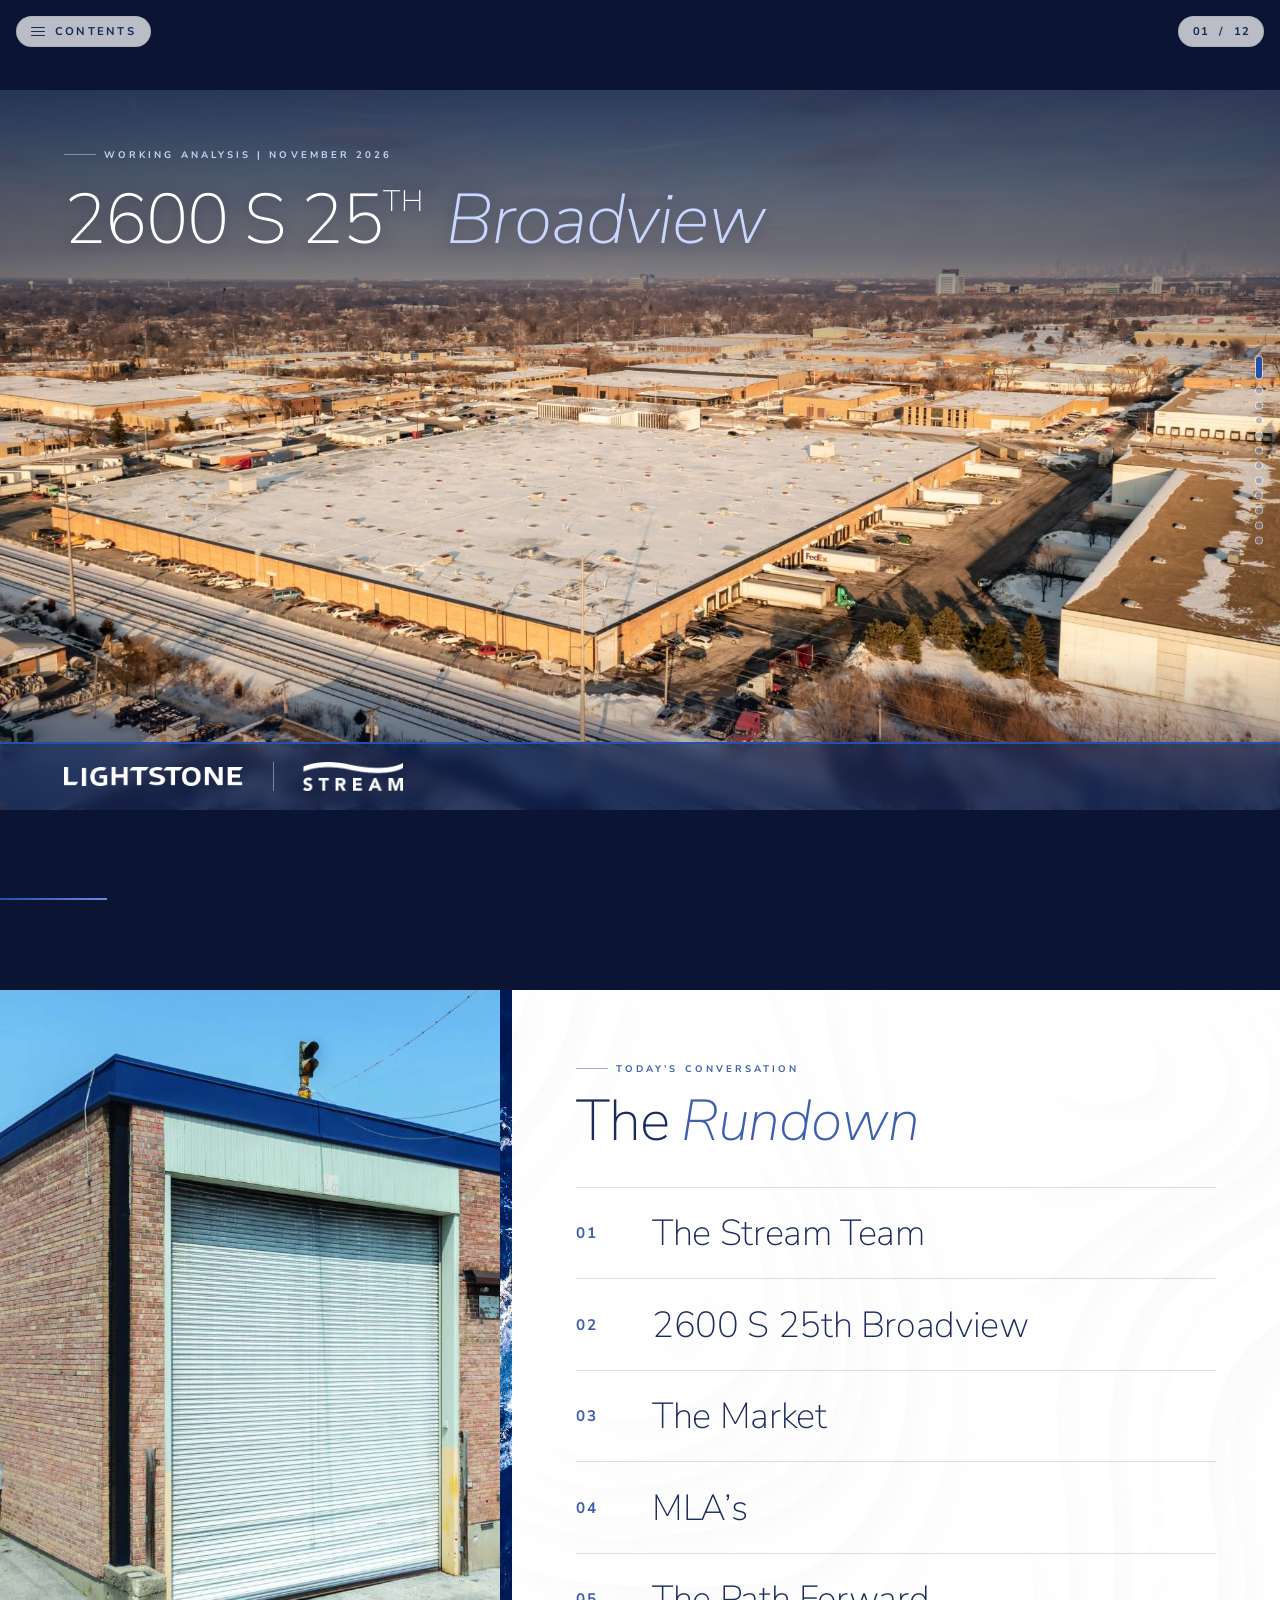
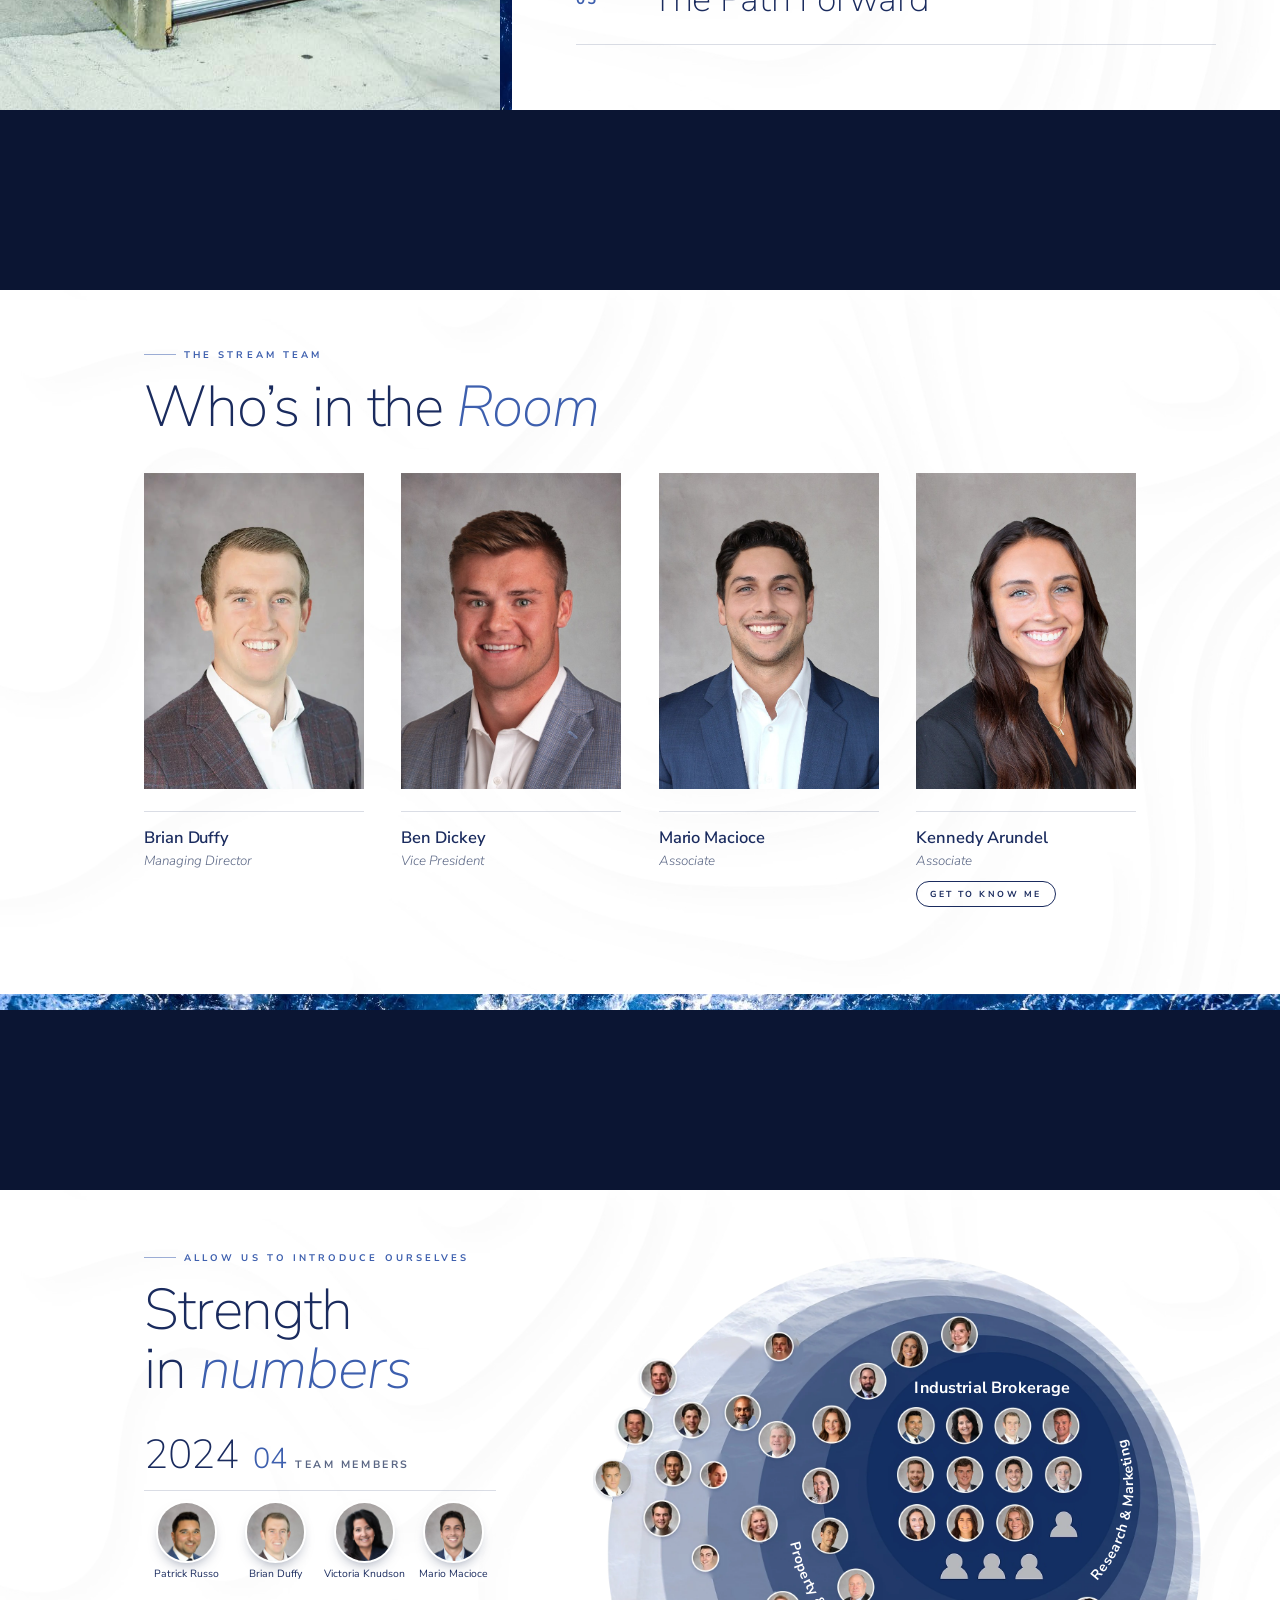
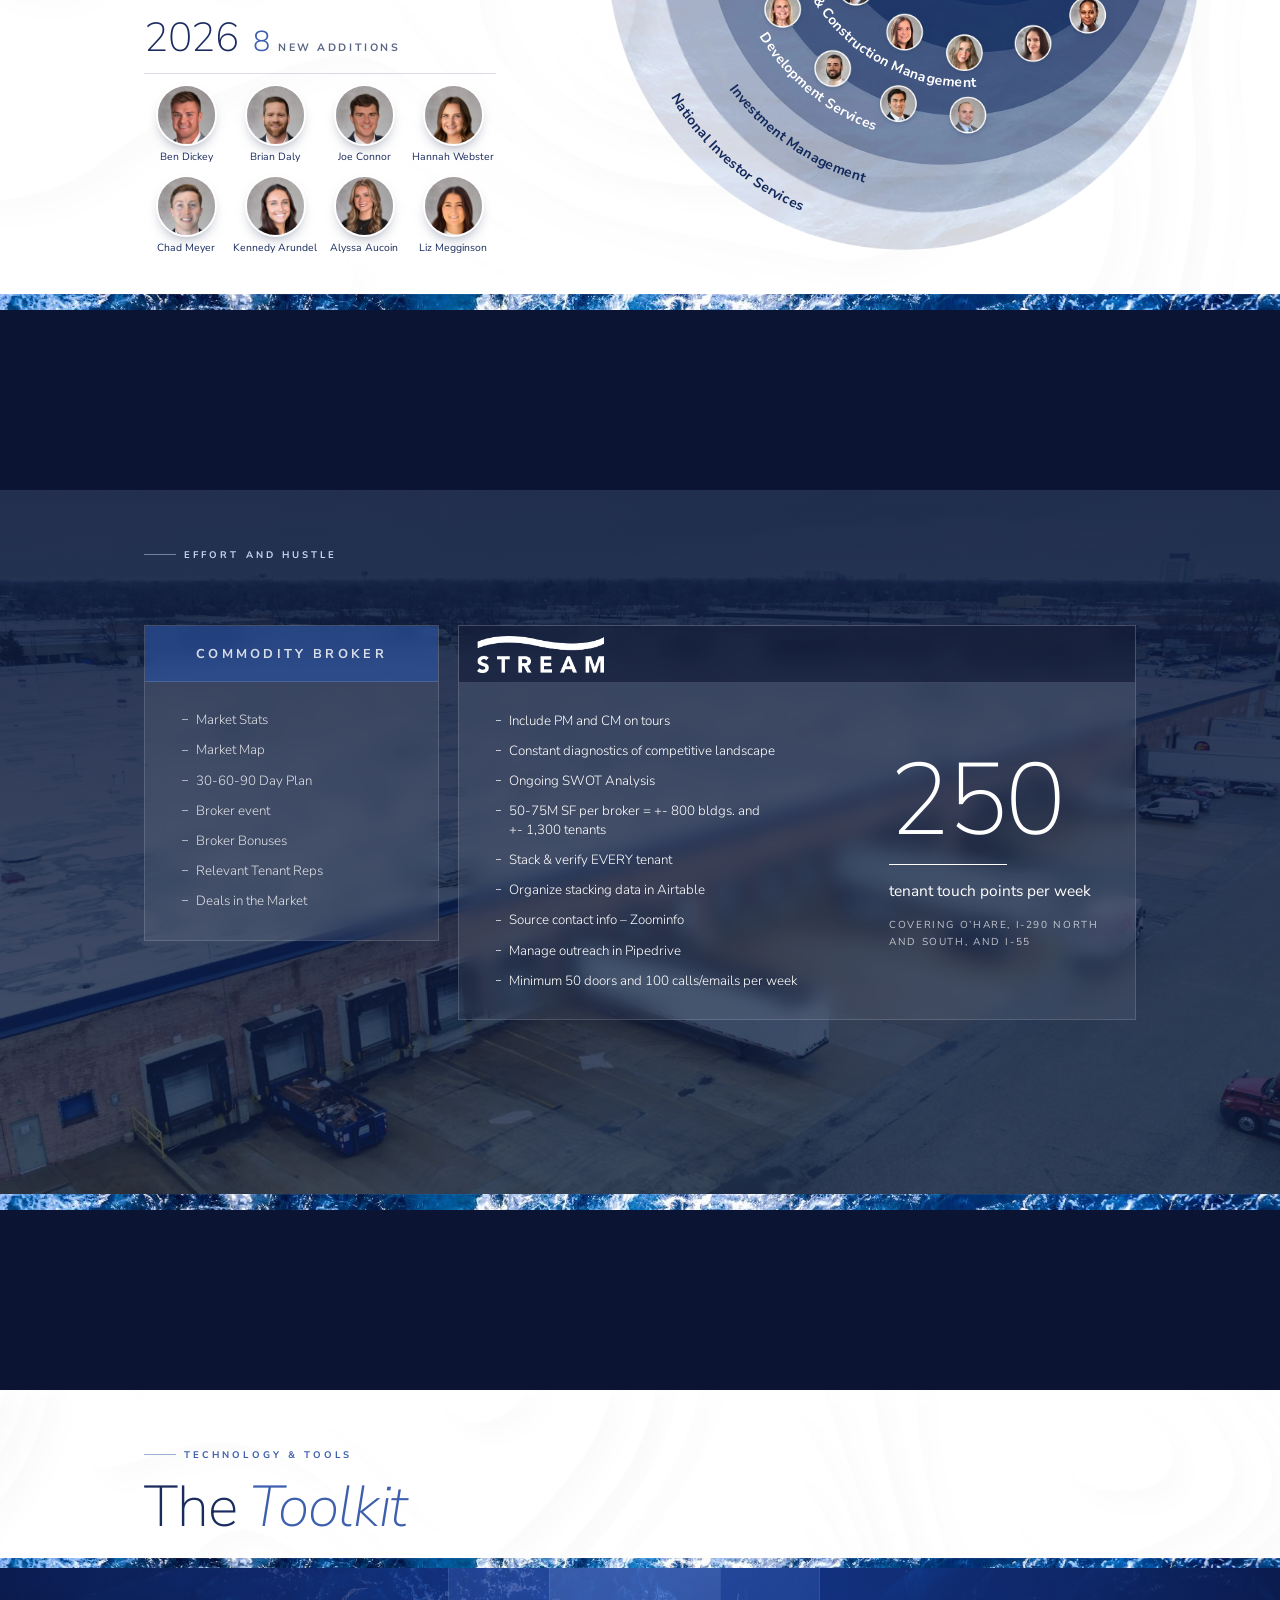
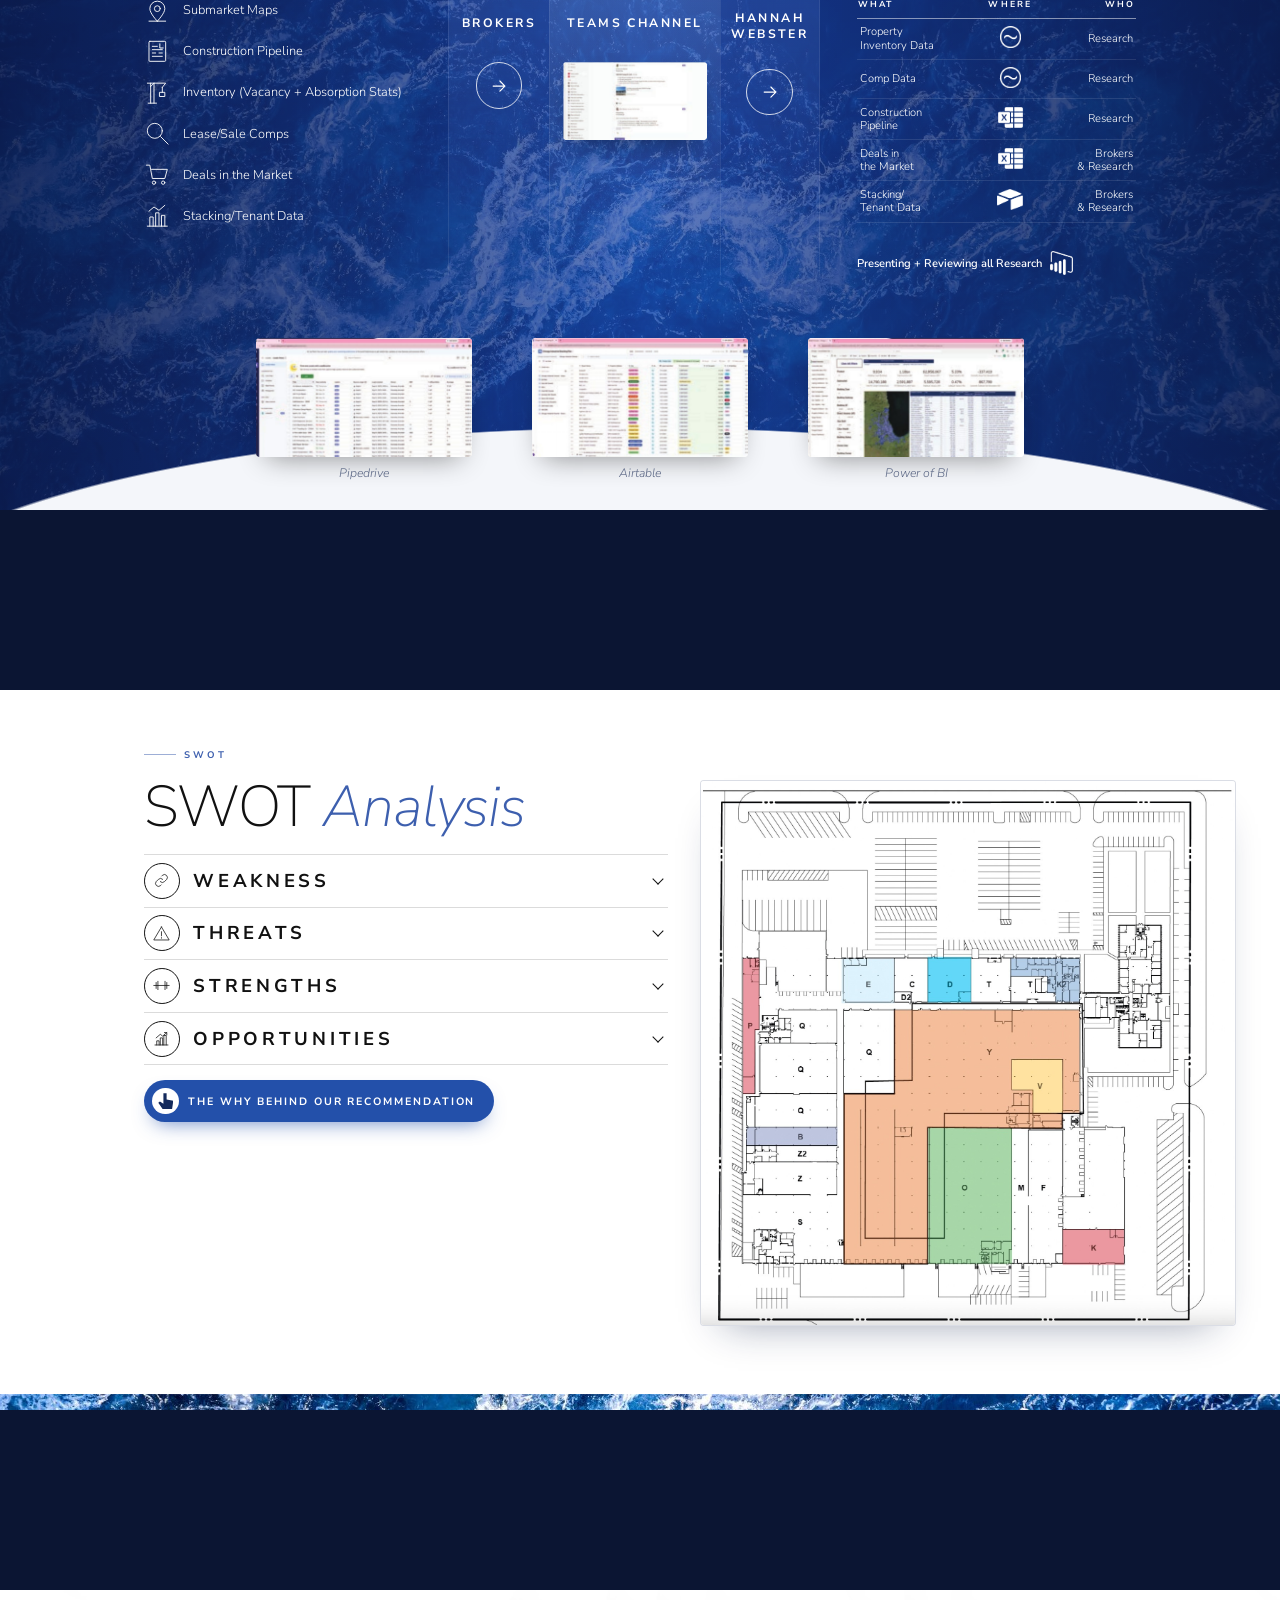
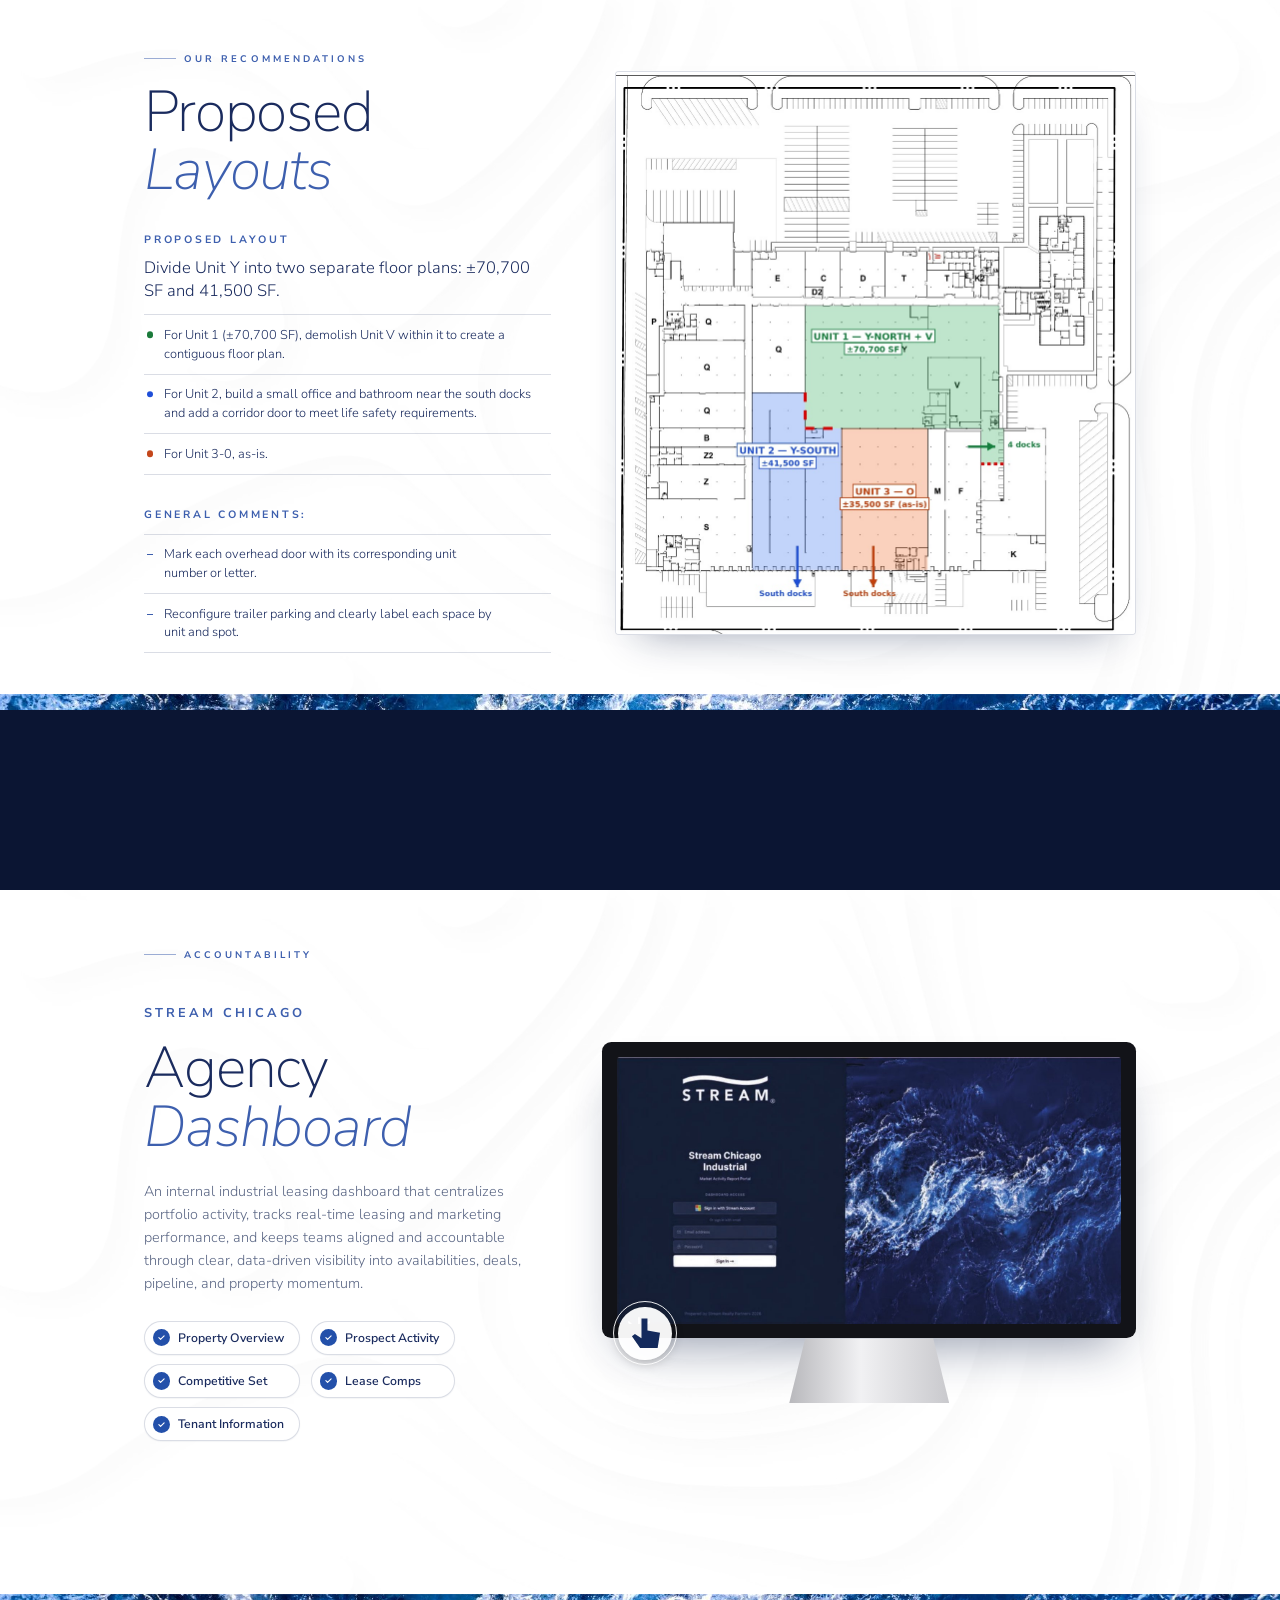
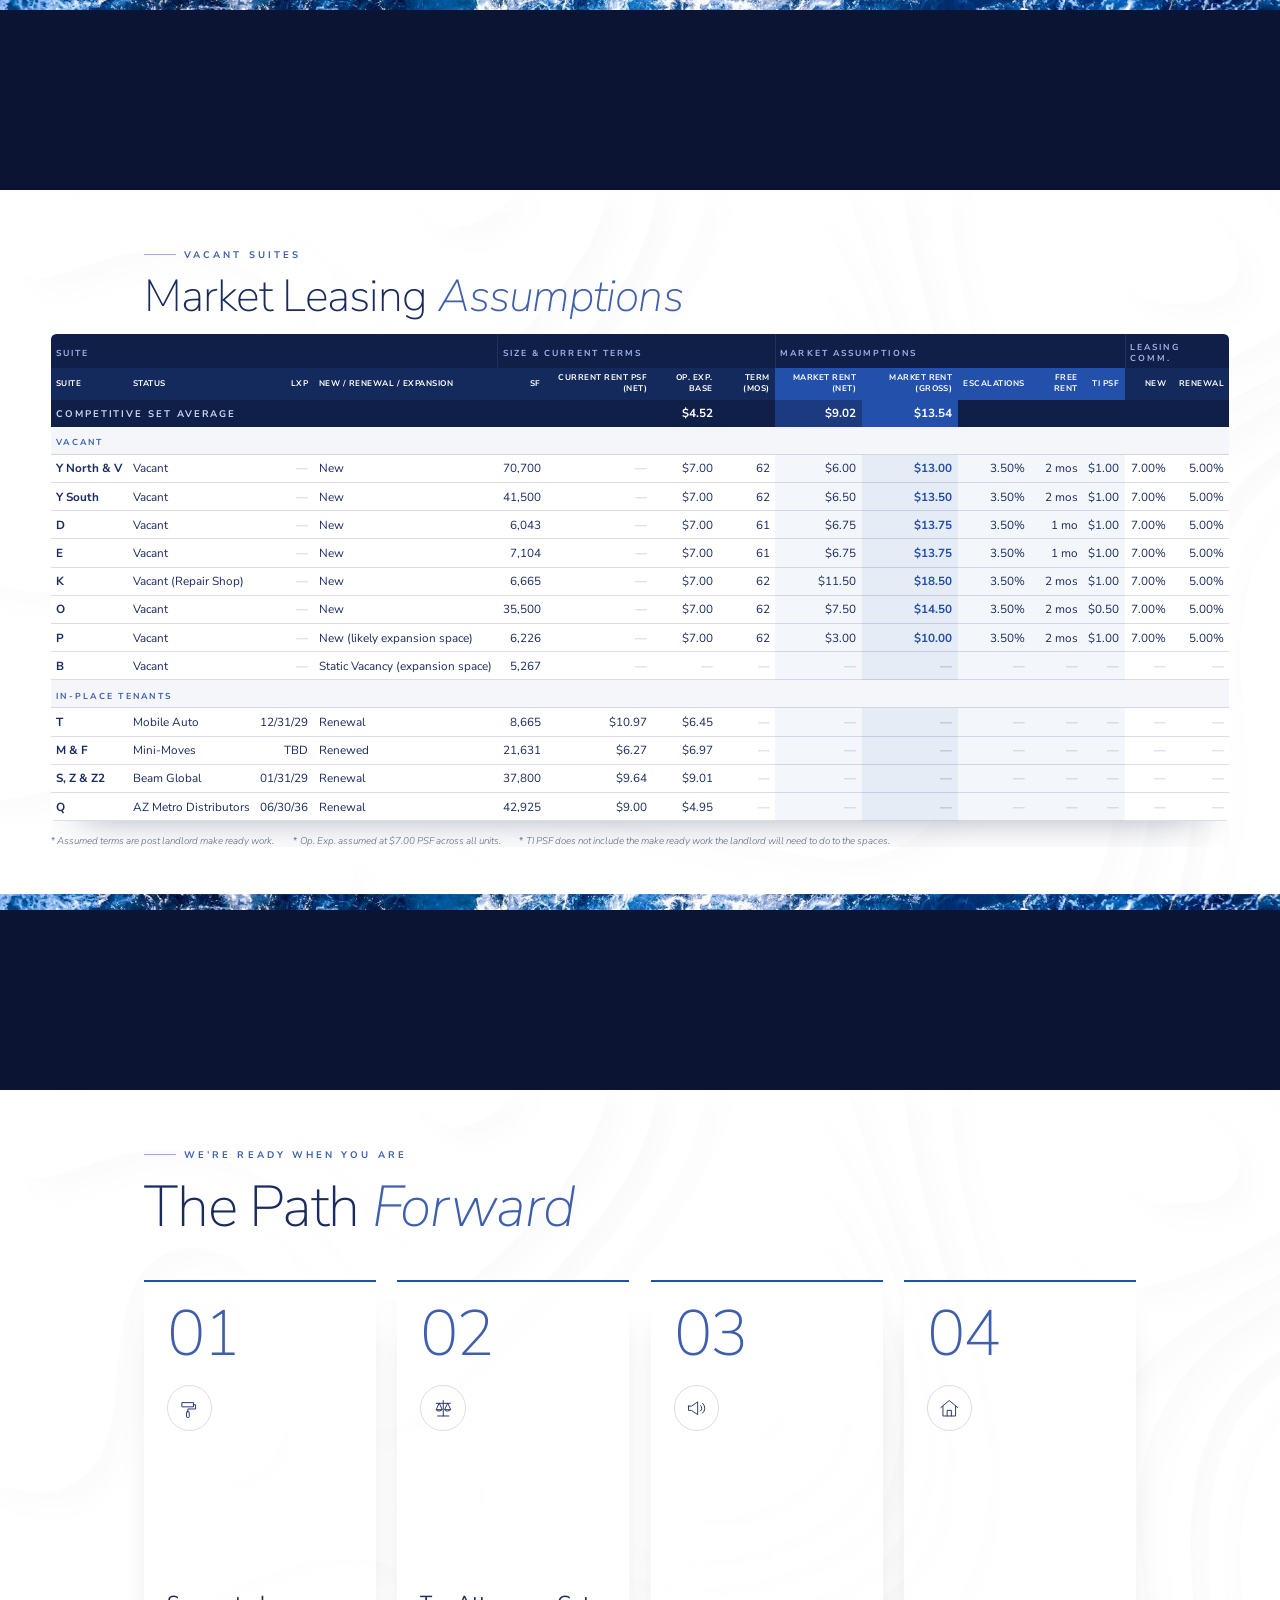
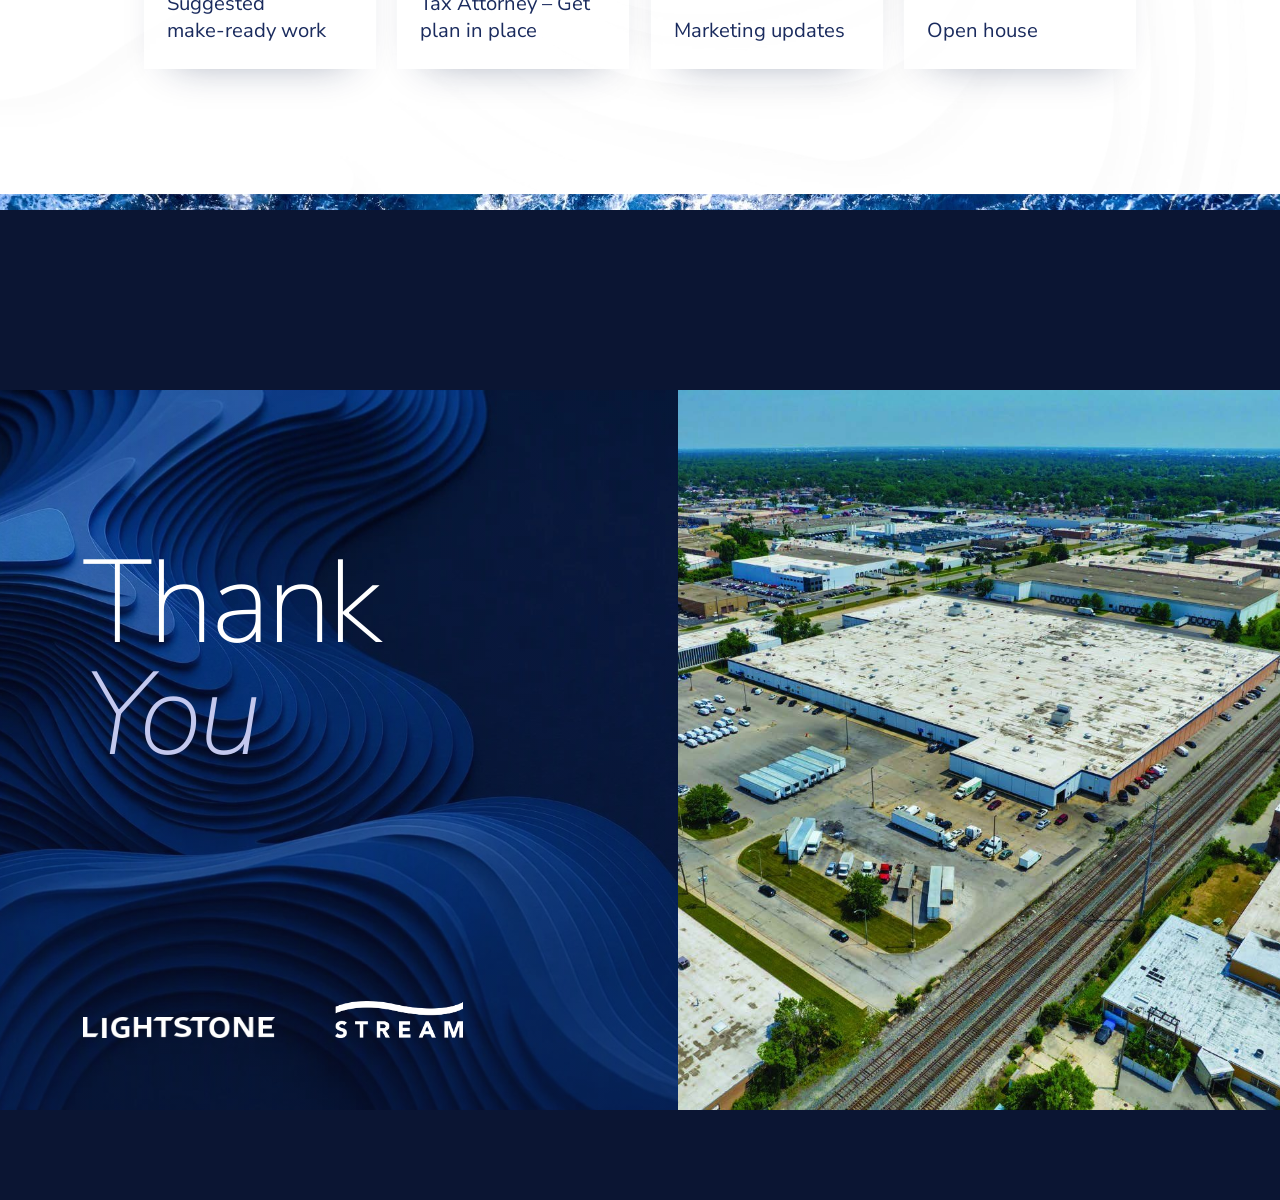
==== commit 2d97a487: "Centre every circle face; add tenants-by-size chart to the why page - Strength in Numbers: reframe e" ====
--- a/presentations/2600-s-25th-broadview/index.html
+++ b/presentations/2600-s-25th-broadview/index.html
@@ -142,7 +142,7 @@
         </div>
         <!-- Ring labels are live text (SVG) over the photo circle so they stay sharp; paths follow each ring -->
         <figure class="numbers__org">
-          <img src="img/org-circle.webp?v=4" alt="Stream Chicago platform: Industrial Brokerage, Research &amp; Marketing, Property &amp; Construction Management, Development Services, Investment Management and National Investor Services" width="1658" height="1626" loading="lazy">
+          <img src="img/org-circle.webp?v=5" alt="Stream Chicago platform: Industrial Brokerage, Research &amp; Marketing, Property &amp; Construction Management, Development Services, Investment Management and National Investor Services" width="1658" height="1626" loading="lazy">
           <svg class="org__labels" viewBox="0 0 1658 1626" aria-hidden="true">
             <defs>
               <path id="ring-1" d="M1337.3 908.6 L1338.6 907.4 L1339.8 906.2 L1341.0 905.0 L1342.2 903.8 L1343.4 902.6 L1344.6 901.4 L1345.8 900.2 L1347.0 899.0 L1348.2 897.8 L1349.4 896.6 L1350.5 895.3 L1351.7 894.1 L1352.9 892.8 L1354.0 891.6 L1355.2 890.4 L1356.3 889.1 L1357.4 887.8 L1358.6 886.6 L1359.7 885.3 L1360.8 884.0 L1361.9 882.8 L1363.0 881.5 L1364.1 880.2 L1365.2 878.9 L1366.3 877.6 L1367.4 876.3 L1368.5 875.0 L1369.6 873.7 L1370.6 872.4 L1371.7 871.1 L1372.7 869.7 L1373.8 868.4 L1374.8 867.1 L1375.9 865.8 L1376.9 864.4 L1377.9 863.1 L1378.9 861.7 L1379.9 860.4 L1380.9 859.0 L1381.9 857.7 L1382.9 856.3 L1383.9 855.0 L1384.9 853.6 L1385.9 852.2 L1386.8 850.8 L1387.8 849.5 L1388.7 848.1 L1389.7 846.7 L1390.6 845.3 L1391.6 843.9 L1392.5 842.5 L1393.4 841.1 L1394.3 839.7 L1395.2 838.3 L1396.1 836.9 L1397.0 835.4 L1397.9 834.0 L1398.8 832.6 L1399.7 831.2 L1400.6 829.7 L1401.4 828.3 L1402.3 826.9 L1403.1 825.4 L1404.0 824.0 L1404.8 822.5 L1405.6 821.1 L1406.5 819.6 L1407.3 818.2 L1408.1 816.7 L1408.9 815.3 L1409.7 813.8 L1410.5 812.3 L1411.3 810.9 L1412.1 809.4 L1412.8 807.9 L1413.6 806.4 L1414.4 804.9 L1415.1 803.5 L1415.9 802.0 L1416.6 800.5 L1417.3 799.0 L1418.0 797.5 L1418.8 796.0 L1419.5 794.5 L1420.2 793.0 L1420.9 791.5 L1421.6 790.0 L1422.3 788.4 L1422.9 786.9 L1423.6 785.4 L1424.3 783.9 L1424.9 782.4 L1425.6 780.8 L1426.2 779.3 L1426.9 777.8 L1427.5 776.3 L1428.1 774.7 L1428.8 773.2 L1429.4 771.6 L1430.0 770.1 L1430.6 768.6 L1431.2 767.0 L1431.7 765.5 L1432.3 763.9 L1432.9 762.4 L1433.5 760.8 L1434.0 759.3 L1434.6 757.7 L1435.1 756.1 L1435.6 754.6 L1436.2 753.0 L1436.7 751.5 L1437.2 749.9 L1437.7 748.3 L1438.2 746.8 L1438.7 745.2 L1439.2 743.6 L1439.7 742.0 L1440.2 740.5 L1440.6 738.9 L1441.1 737.3 L1441.6 735.7 L1442.0 734.1 L1442.4 732.6 L1442.9 731.0 L1443.3 729.4 L1443.7 727.8 L1444.1 726.2 L1444.6 724.6 L1445.0 723.0 L1445.3 721.4 L1445.7 719.8 L1446.1 718.2 L1446.5 716.6 L1446.8 715.0 L1447.2 713.4 L1447.6 711.8 L1447.9 710.2 L1448.2 708.6 L1448.6 707.0 L1448.9 705.4 L1449.2 703.8 L1449.5 702.2 L1449.8 700.6 L1450.1 699.0 L1450.4 697.4 L1450.7 695.8 L1451.0 694.2 L1451.2 692.6 L1451.5 691.0 L1451.8 689.3 L1452.0 687.7 L1452.2 686.1 L1452.5 684.5 L1452.7 682.9 L1452.9 681.3 L1453.1 679.7 L1453.4 678.0 L1453.6 676.4 L1453.7 674.8 L1453.9 673.2 L1454.1 671.6 L1454.3 670.0 L1454.5 668.3 L1454.6 666.7 L1454.8 665.1 L1454.9 663.5 L1455.0 661.9 L1455.2 660.3 L1455.3 658.6 L1455.4 657.0 L1455.5 655.4 L1455.6 653.8 L1455.7 652.2 L1455.8 650.5 L1455.9 648.9 L1456.0 647.3 L1456.1 645.7 L1456.1 644.1 L1456.2 642.4 L1456.2 640.8 L1456.3 639.2 L1456.3 637.6 L1456.3 636.0 L1456.4 634.3 L1456.4 632.7 L1456.4 631.1 L1456.4 629.5 L1456.4 627.9 L1456.4 626.3 L1456.3 624.6 L1456.3 623.0 L1456.3 621.4 L1456.2 619.8 L1456.2 618.2 L1456.2 616.6 L1456.1 615.0 L1456.0 613.4 L1456.0 611.7 L1455.9 610.1 L1455.8 608.5 L1455.7 606.9 L1455.6 605.3 L1455.5 603.7 L1455.4 602.1 L1455.3 600.5 L1455.1 598.9 L1455.0 597.3 L1454.9 595.7 L1454.7 594.1 L1454.6 592.5 L1454.4 590.9 L1454.2 589.3 L1454.1 587.7 L1453.9 586.1 L1453.7 584.5 L1453.5 582.9 L1453.3 581.3 L1453.1 579.7 L1452.9 578.1 L1452.7 576.5 L1452.5 574.9 L1452.2 573.3 L1452.0 571.8 L1451.7 570.2 L1451.5 568.6 L1451.2 567.0 L1451.0 565.4 L1450.7 563.9 L1450.4 562.3 L1450.1 560.7 L1449.8 559.1 L1449.5 557.6 L1449.2 556.0 L1448.9 554.4 L1448.6 552.8 L1448.3 551.3 L1448.0 549.7 L1447.6 548.2 L1447.3 546.6 L1446.9 545.0 L1446.6 543.5 L1446.2 541.9 L1445.9 540.4 L1445.5 538.8 L1445.1 537.3 L1444.7 535.7 L1444.3 534.2 L1443.9 532.6 L1443.5 531.1 L1443.1 529.5 L1442.7 528.0 L1442.3 526.5 L1441.8 524.9 L1441.4 523.4 L1440.9 521.9 L1440.5 520.3 L1440.0 518.8 L1439.6 517.3 L1439.1 515.8 L1438.6 514.2 L1438.2 512.7 L1437.7 511.2 L1437.2 509.7 L1436.7 508.2 L1436.2 506.7 L1435.7 505.2 L1435.1 503.7 L1434.6 502.2 L1434.1 500.7 L1433.5 499.2 L1433.0 497.7 L1432.5 496.2 L1431.9 494.7 L1431.3 493.2 L1430.8 491.7 L1430.2 490.3 L1429.6 488.8 L1429.0 487.3 L1428.5 485.8 L1427.9 484.4 L1427.3 482.9 L1426.6 481.4 L1426.0 480.0 L1425.4 478.5 L1424.8 477.0 L1424.2 475.6 L1423.5 474.1"/>
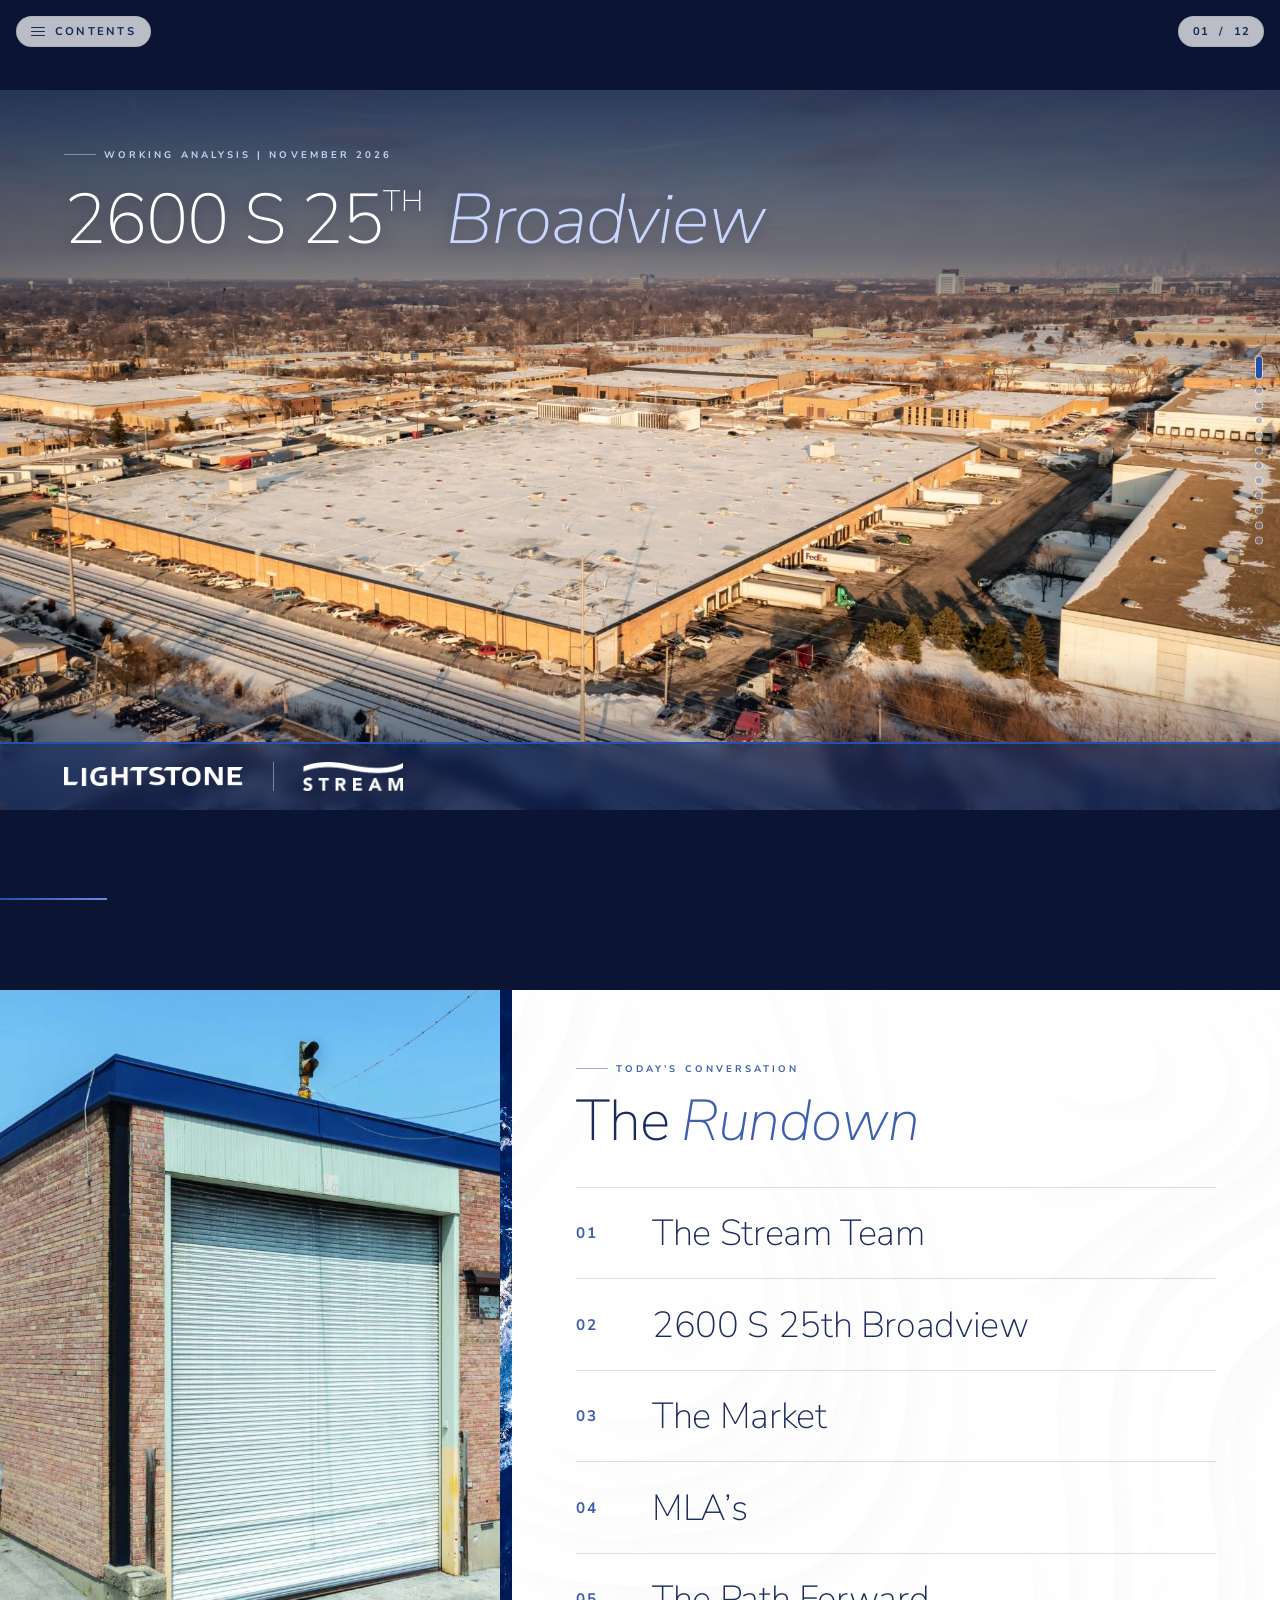
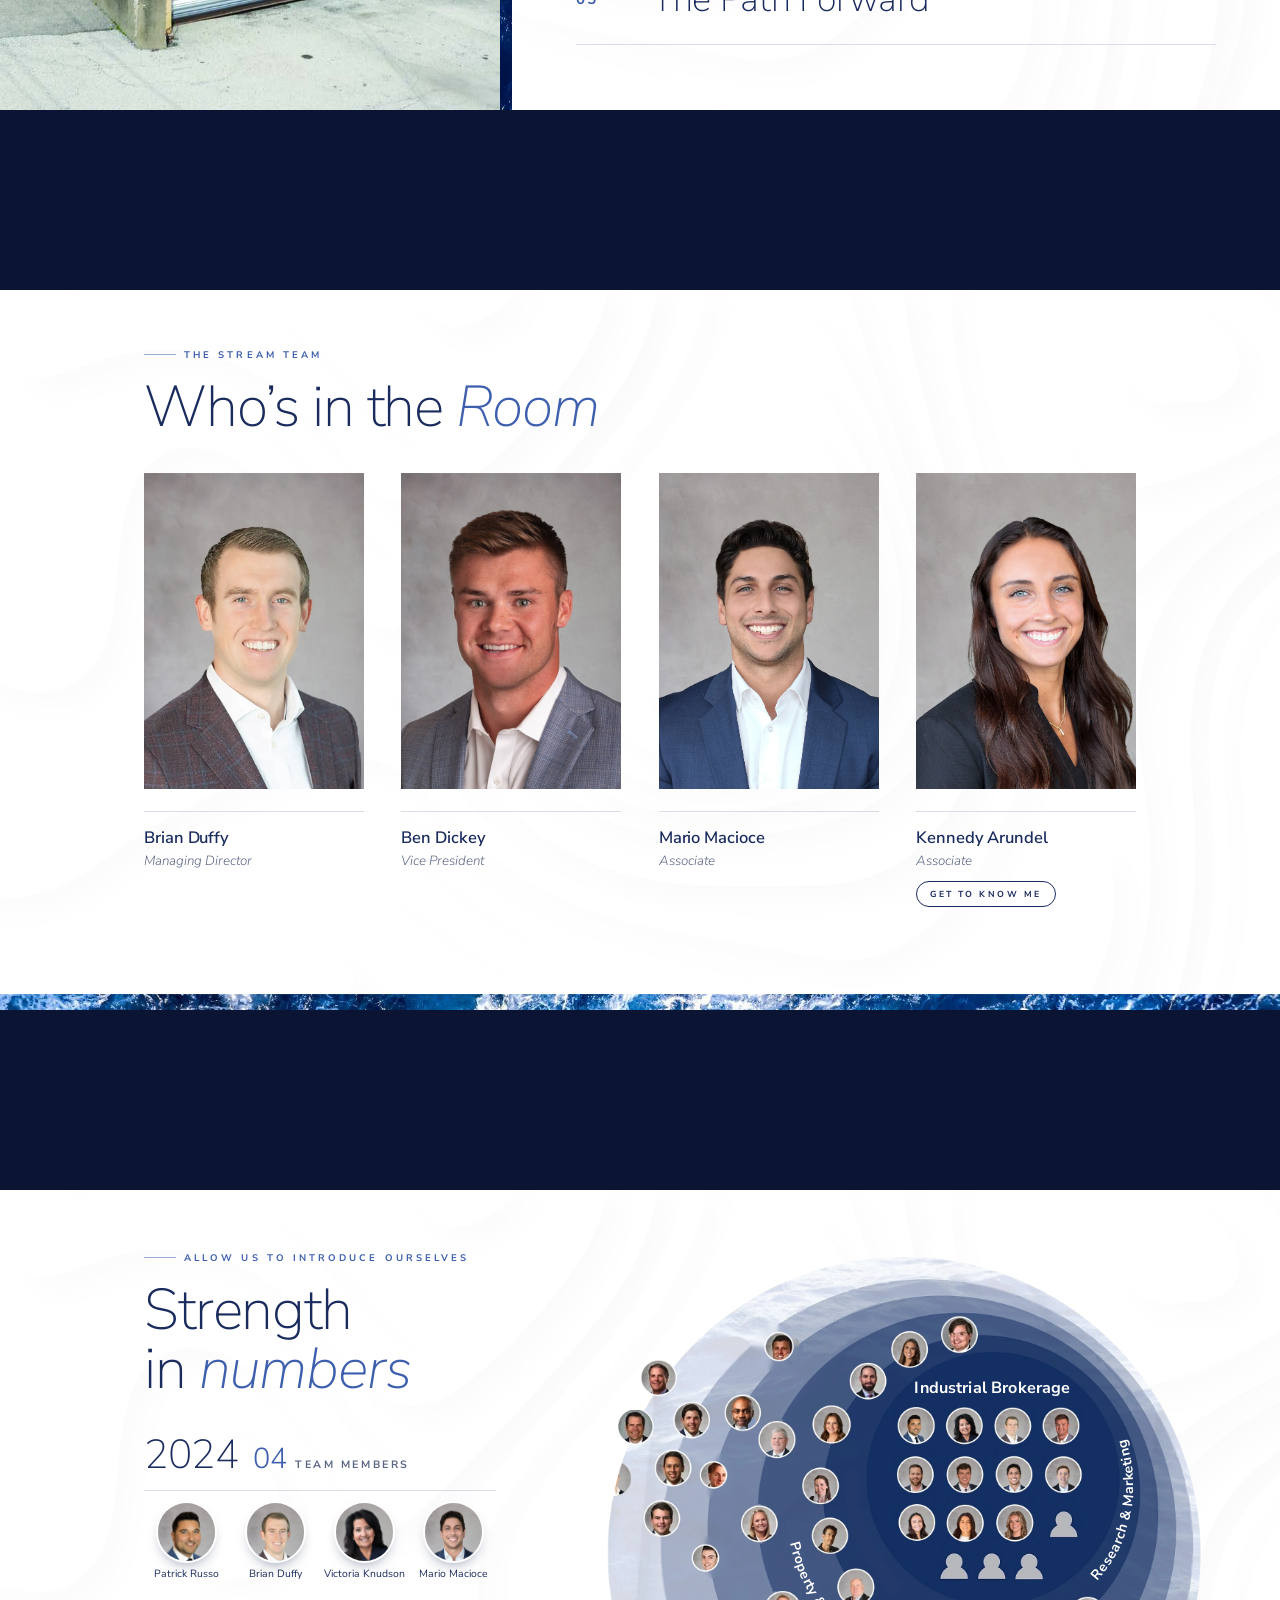
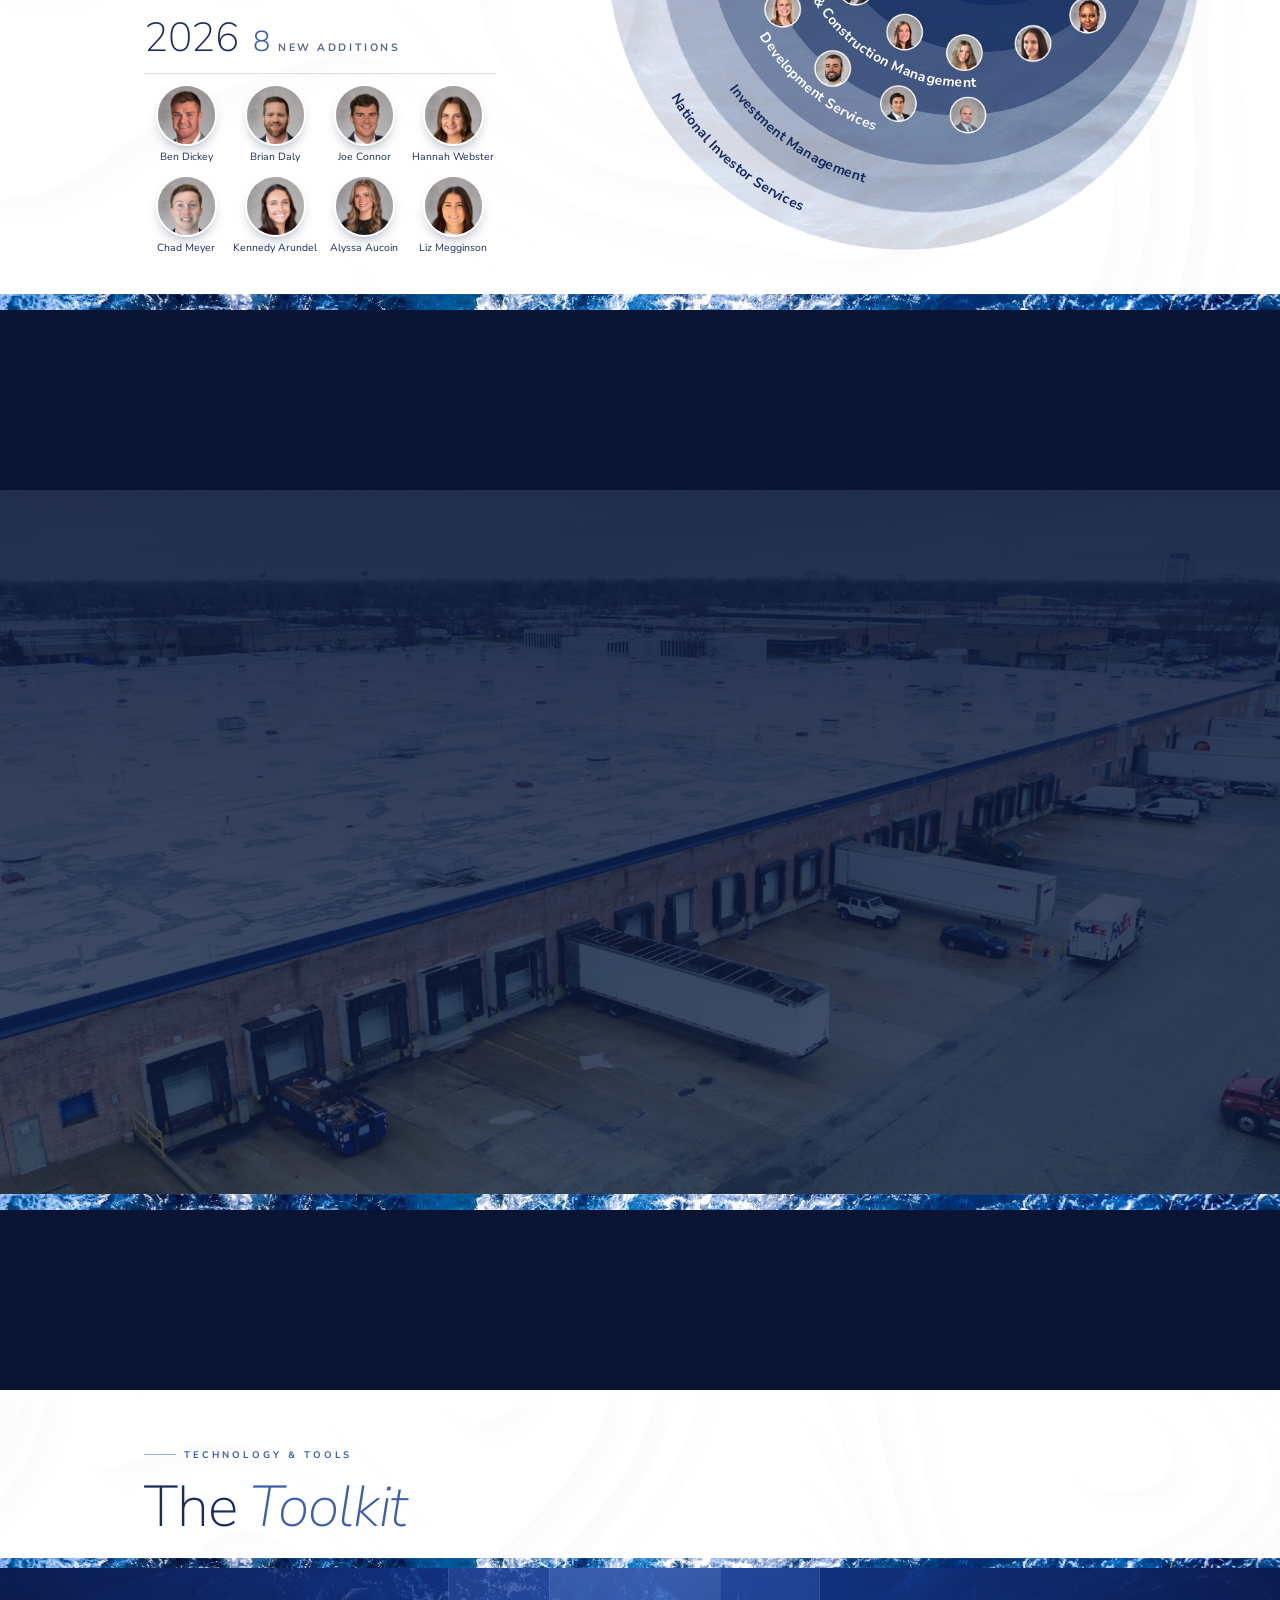
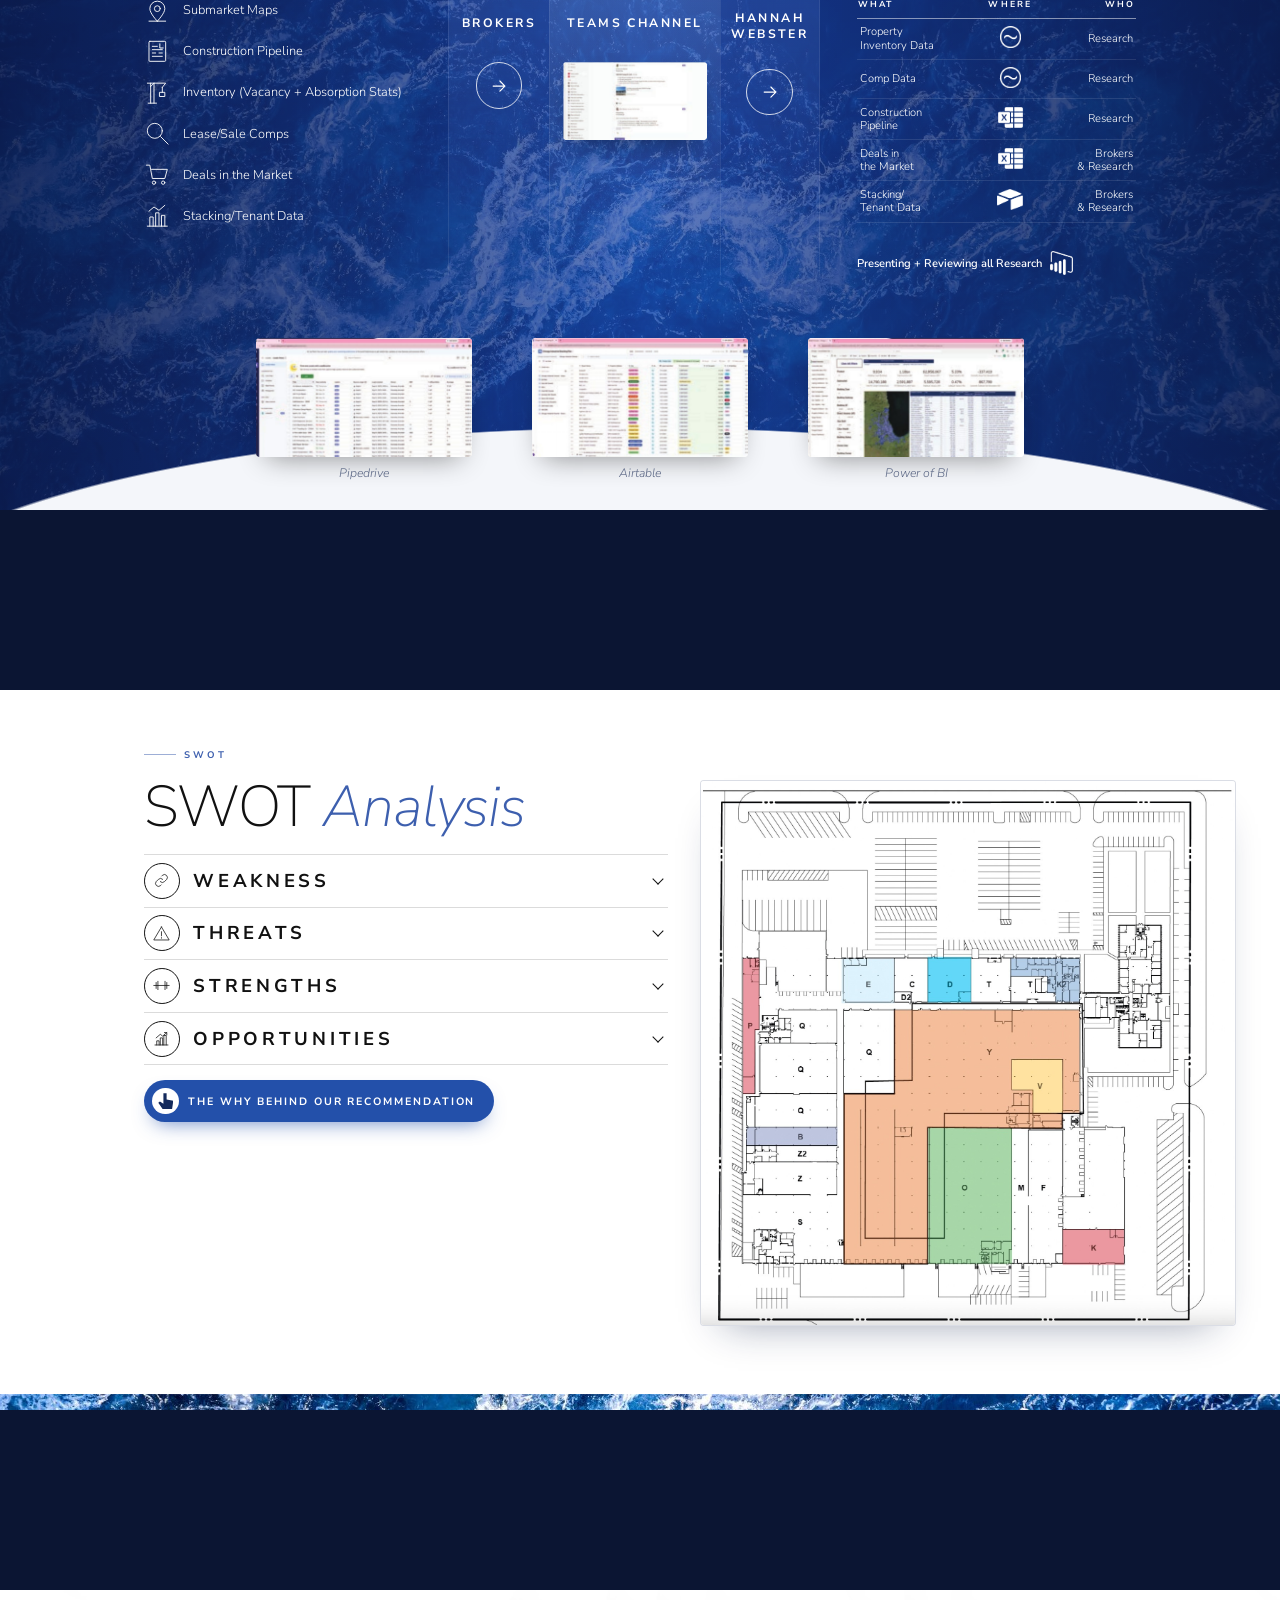
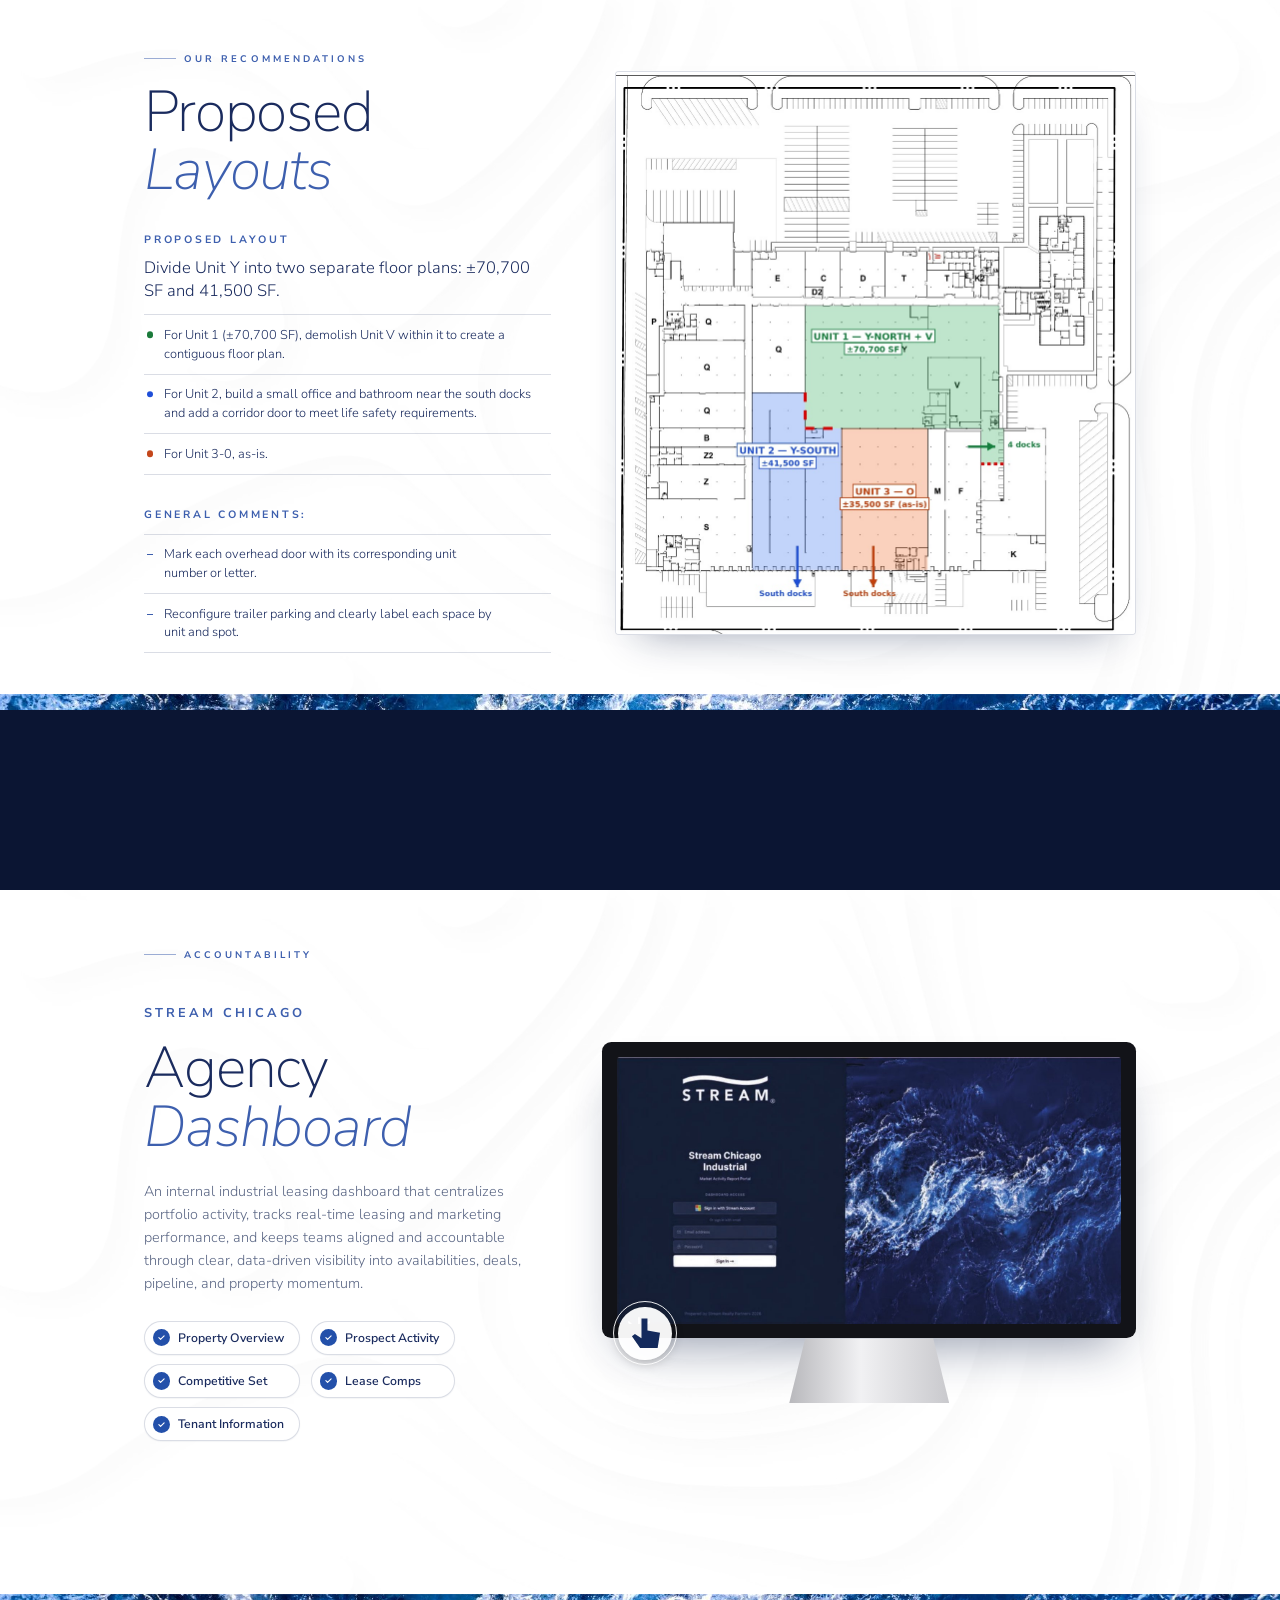
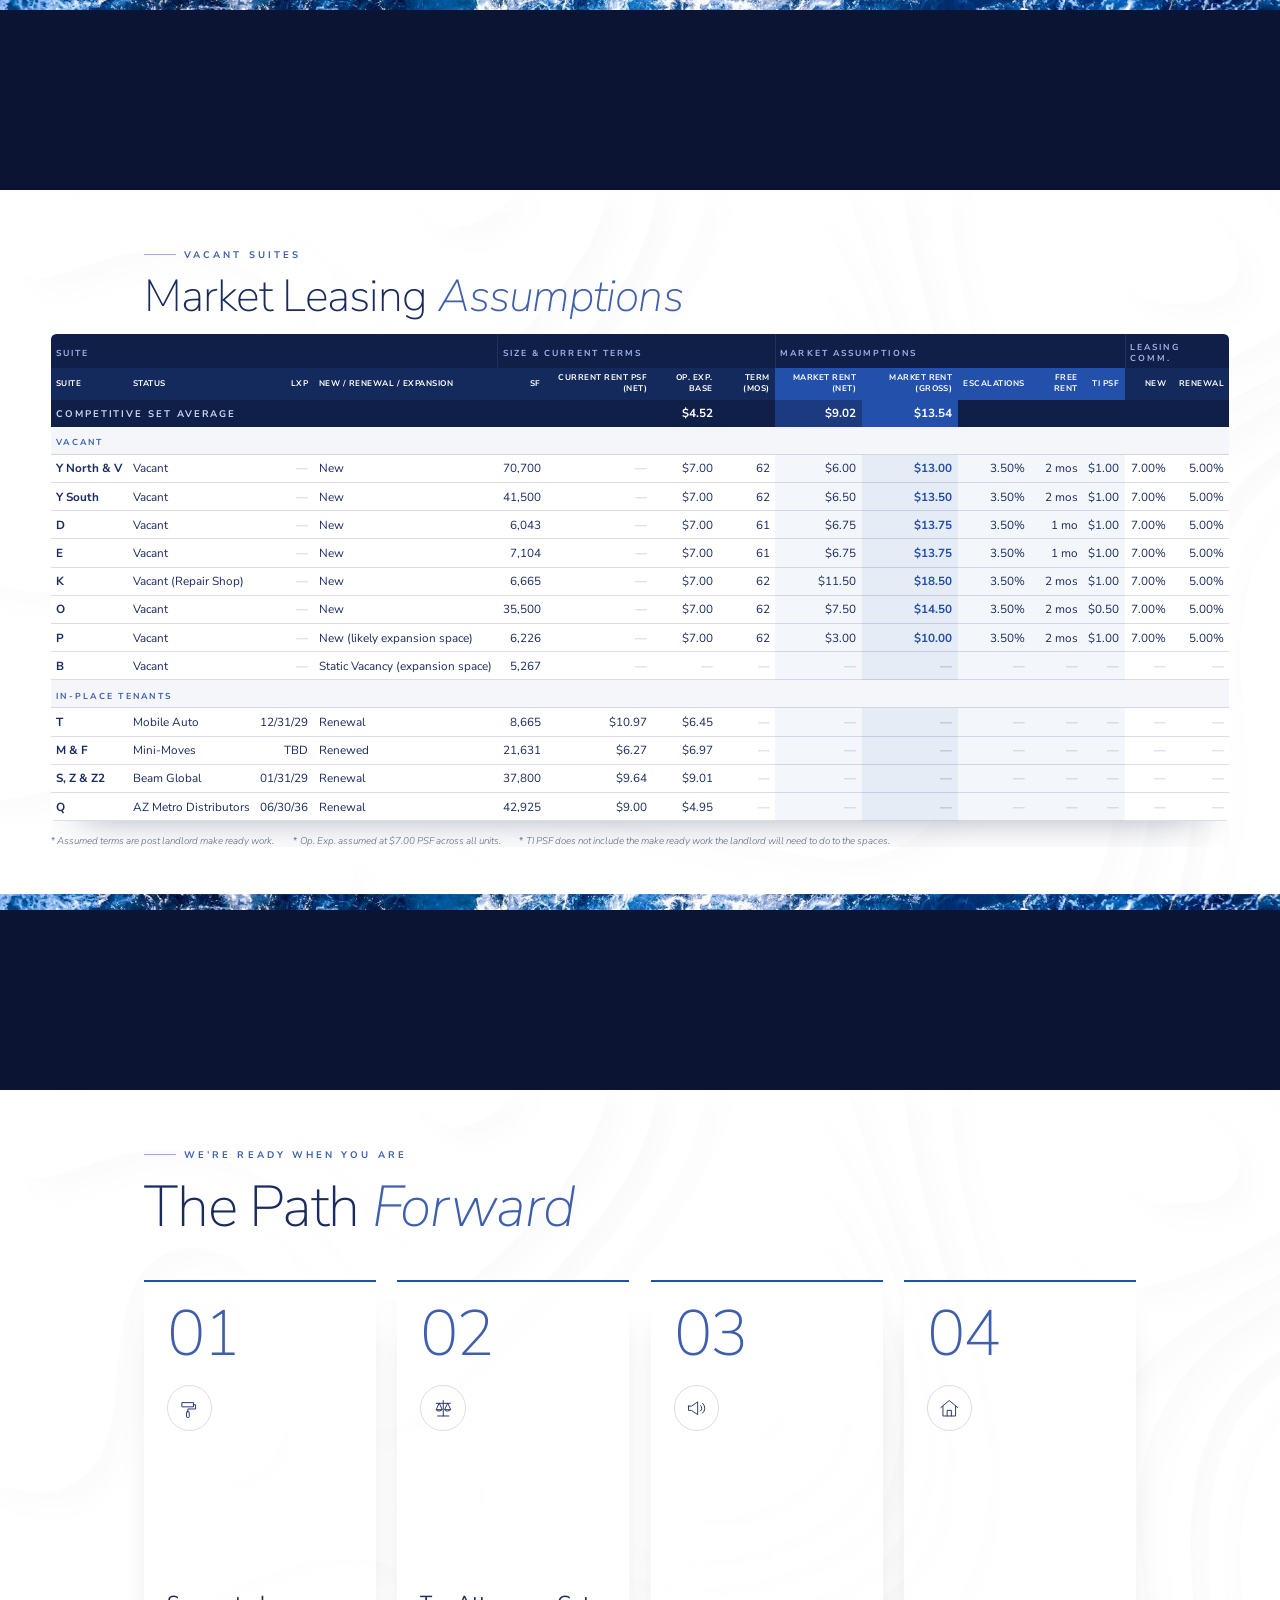
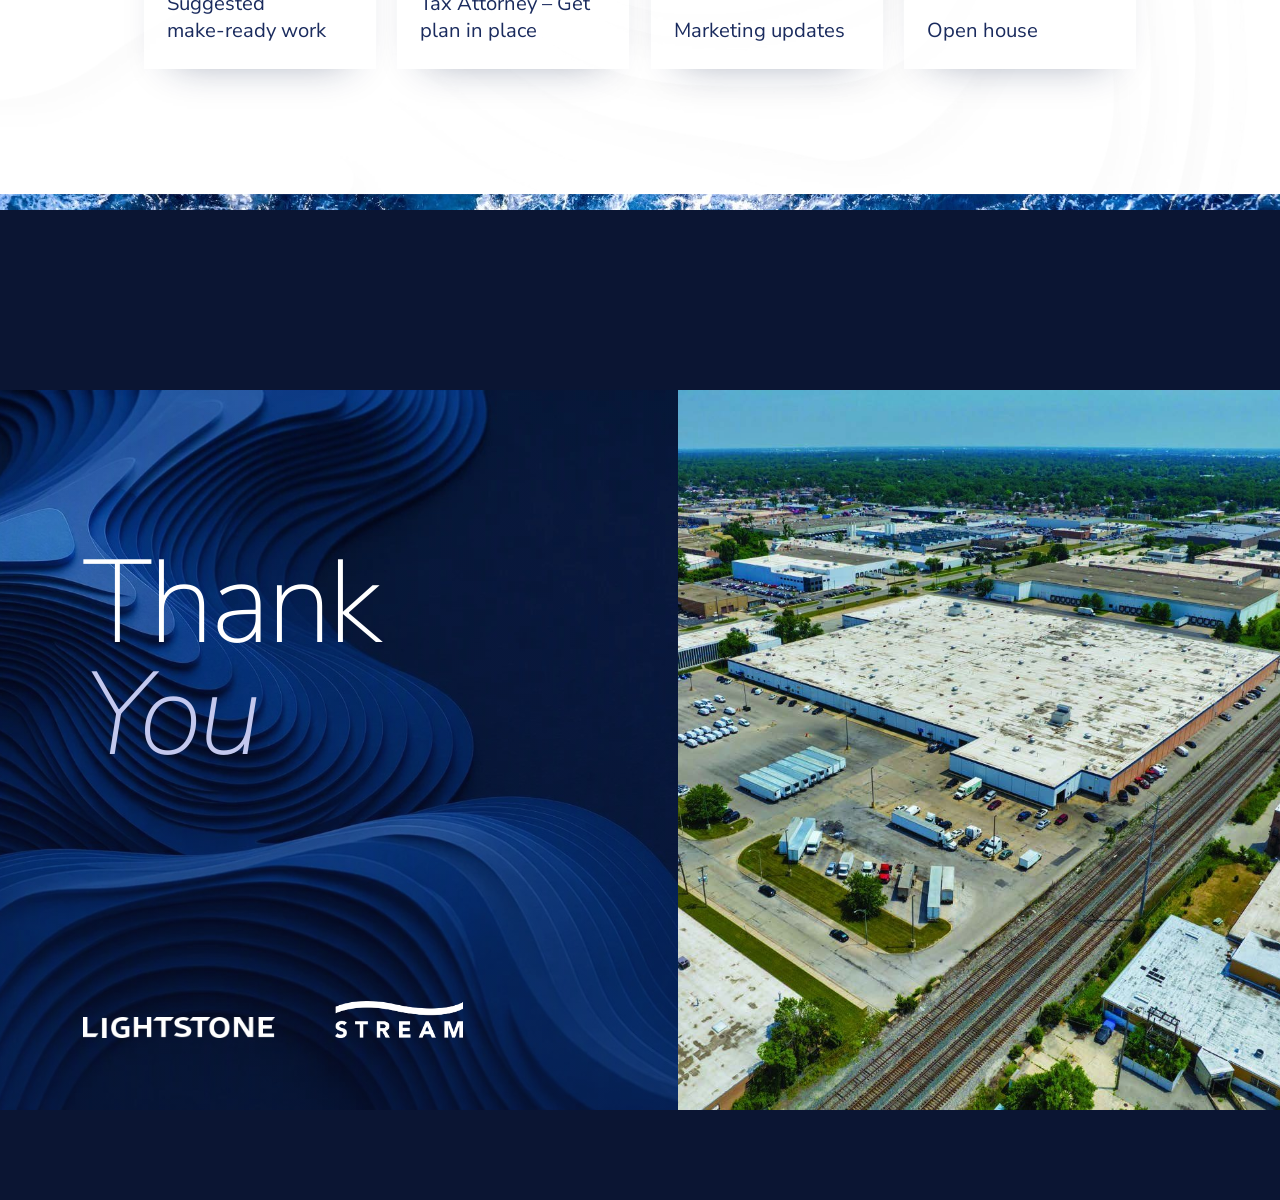
==== commit 46f0457e: "Remove blur from circle faces and fit whole heads Re-crop website headshots wider so each head sits " ====
--- a/presentations/2600-s-25th-broadview/index.html
+++ b/presentations/2600-s-25th-broadview/index.html
@@ -142,7 +142,7 @@
         </div>
         <!-- Ring labels are live text (SVG) over the photo circle so they stay sharp; paths follow each ring -->
         <figure class="numbers__org">
-          <img src="img/org-circle.webp?v=5" alt="Stream Chicago platform: Industrial Brokerage, Research &amp; Marketing, Property &amp; Construction Management, Development Services, Investment Management and National Investor Services" width="1658" height="1626" loading="lazy">
+          <img src="img/org-circle.webp?v=6" alt="Stream Chicago platform: Industrial Brokerage, Research &amp; Marketing, Property &amp; Construction Management, Development Services, Investment Management and National Investor Services" width="1658" height="1626" loading="lazy">
           <svg class="org__labels" viewBox="0 0 1658 1626" aria-hidden="true">
             <defs>
               <path id="ring-1" d="M1337.3 908.6 L1338.6 907.4 L1339.8 906.2 L1341.0 905.0 L1342.2 903.8 L1343.4 902.6 L1344.6 901.4 L1345.8 900.2 L1347.0 899.0 L1348.2 897.8 L1349.4 896.6 L1350.5 895.3 L1351.7 894.1 L1352.9 892.8 L1354.0 891.6 L1355.2 890.4 L1356.3 889.1 L1357.4 887.8 L1358.6 886.6 L1359.7 885.3 L1360.8 884.0 L1361.9 882.8 L1363.0 881.5 L1364.1 880.2 L1365.2 878.9 L1366.3 877.6 L1367.4 876.3 L1368.5 875.0 L1369.6 873.7 L1370.6 872.4 L1371.7 871.1 L1372.7 869.7 L1373.8 868.4 L1374.8 867.1 L1375.9 865.8 L1376.9 864.4 L1377.9 863.1 L1378.9 861.7 L1379.9 860.4 L1380.9 859.0 L1381.9 857.7 L1382.9 856.3 L1383.9 855.0 L1384.9 853.6 L1385.9 852.2 L1386.8 850.8 L1387.8 849.5 L1388.7 848.1 L1389.7 846.7 L1390.6 845.3 L1391.6 843.9 L1392.5 842.5 L1393.4 841.1 L1394.3 839.7 L1395.2 838.3 L1396.1 836.9 L1397.0 835.4 L1397.9 834.0 L1398.8 832.6 L1399.7 831.2 L1400.6 829.7 L1401.4 828.3 L1402.3 826.9 L1403.1 825.4 L1404.0 824.0 L1404.8 822.5 L1405.6 821.1 L1406.5 819.6 L1407.3 818.2 L1408.1 816.7 L1408.9 815.3 L1409.7 813.8 L1410.5 812.3 L1411.3 810.9 L1412.1 809.4 L1412.8 807.9 L1413.6 806.4 L1414.4 804.9 L1415.1 803.5 L1415.9 802.0 L1416.6 800.5 L1417.3 799.0 L1418.0 797.5 L1418.8 796.0 L1419.5 794.5 L1420.2 793.0 L1420.9 791.5 L1421.6 790.0 L1422.3 788.4 L1422.9 786.9 L1423.6 785.4 L1424.3 783.9 L1424.9 782.4 L1425.6 780.8 L1426.2 779.3 L1426.9 777.8 L1427.5 776.3 L1428.1 774.7 L1428.8 773.2 L1429.4 771.6 L1430.0 770.1 L1430.6 768.6 L1431.2 767.0 L1431.7 765.5 L1432.3 763.9 L1432.9 762.4 L1433.5 760.8 L1434.0 759.3 L1434.6 757.7 L1435.1 756.1 L1435.6 754.6 L1436.2 753.0 L1436.7 751.5 L1437.2 749.9 L1437.7 748.3 L1438.2 746.8 L1438.7 745.2 L1439.2 743.6 L1439.7 742.0 L1440.2 740.5 L1440.6 738.9 L1441.1 737.3 L1441.6 735.7 L1442.0 734.1 L1442.4 732.6 L1442.9 731.0 L1443.3 729.4 L1443.7 727.8 L1444.1 726.2 L1444.6 724.6 L1445.0 723.0 L1445.3 721.4 L1445.7 719.8 L1446.1 718.2 L1446.5 716.6 L1446.8 715.0 L1447.2 713.4 L1447.6 711.8 L1447.9 710.2 L1448.2 708.6 L1448.6 707.0 L1448.9 705.4 L1449.2 703.8 L1449.5 702.2 L1449.8 700.6 L1450.1 699.0 L1450.4 697.4 L1450.7 695.8 L1451.0 694.2 L1451.2 692.6 L1451.5 691.0 L1451.8 689.3 L1452.0 687.7 L1452.2 686.1 L1452.5 684.5 L1452.7 682.9 L1452.9 681.3 L1453.1 679.7 L1453.4 678.0 L1453.6 676.4 L1453.7 674.8 L1453.9 673.2 L1454.1 671.6 L1454.3 670.0 L1454.5 668.3 L1454.6 666.7 L1454.8 665.1 L1454.9 663.5 L1455.0 661.9 L1455.2 660.3 L1455.3 658.6 L1455.4 657.0 L1455.5 655.4 L1455.6 653.8 L1455.7 652.2 L1455.8 650.5 L1455.9 648.9 L1456.0 647.3 L1456.1 645.7 L1456.1 644.1 L1456.2 642.4 L1456.2 640.8 L1456.3 639.2 L1456.3 637.6 L1456.3 636.0 L1456.4 634.3 L1456.4 632.7 L1456.4 631.1 L1456.4 629.5 L1456.4 627.9 L1456.4 626.3 L1456.3 624.6 L1456.3 623.0 L1456.3 621.4 L1456.2 619.8 L1456.2 618.2 L1456.2 616.6 L1456.1 615.0 L1456.0 613.4 L1456.0 611.7 L1455.9 610.1 L1455.8 608.5 L1455.7 606.9 L1455.6 605.3 L1455.5 603.7 L1455.4 602.1 L1455.3 600.5 L1455.1 598.9 L1455.0 597.3 L1454.9 595.7 L1454.7 594.1 L1454.6 592.5 L1454.4 590.9 L1454.2 589.3 L1454.1 587.7 L1453.9 586.1 L1453.7 584.5 L1453.5 582.9 L1453.3 581.3 L1453.1 579.7 L1452.9 578.1 L1452.7 576.5 L1452.5 574.9 L1452.2 573.3 L1452.0 571.8 L1451.7 570.2 L1451.5 568.6 L1451.2 567.0 L1451.0 565.4 L1450.7 563.9 L1450.4 562.3 L1450.1 560.7 L1449.8 559.1 L1449.5 557.6 L1449.2 556.0 L1448.9 554.4 L1448.6 552.8 L1448.3 551.3 L1448.0 549.7 L1447.6 548.2 L1447.3 546.6 L1446.9 545.0 L1446.6 543.5 L1446.2 541.9 L1445.9 540.4 L1445.5 538.8 L1445.1 537.3 L1444.7 535.7 L1444.3 534.2 L1443.9 532.6 L1443.5 531.1 L1443.1 529.5 L1442.7 528.0 L1442.3 526.5 L1441.8 524.9 L1441.4 523.4 L1440.9 521.9 L1440.5 520.3 L1440.0 518.8 L1439.6 517.3 L1439.1 515.8 L1438.6 514.2 L1438.2 512.7 L1437.7 511.2 L1437.2 509.7 L1436.7 508.2 L1436.2 506.7 L1435.7 505.2 L1435.1 503.7 L1434.6 502.2 L1434.1 500.7 L1433.5 499.2 L1433.0 497.7 L1432.5 496.2 L1431.9 494.7 L1431.3 493.2 L1430.8 491.7 L1430.2 490.3 L1429.6 488.8 L1429.0 487.3 L1428.5 485.8 L1427.9 484.4 L1427.3 482.9 L1426.6 481.4 L1426.0 480.0 L1425.4 478.5 L1424.8 477.0 L1424.2 475.6 L1423.5 474.1"/>
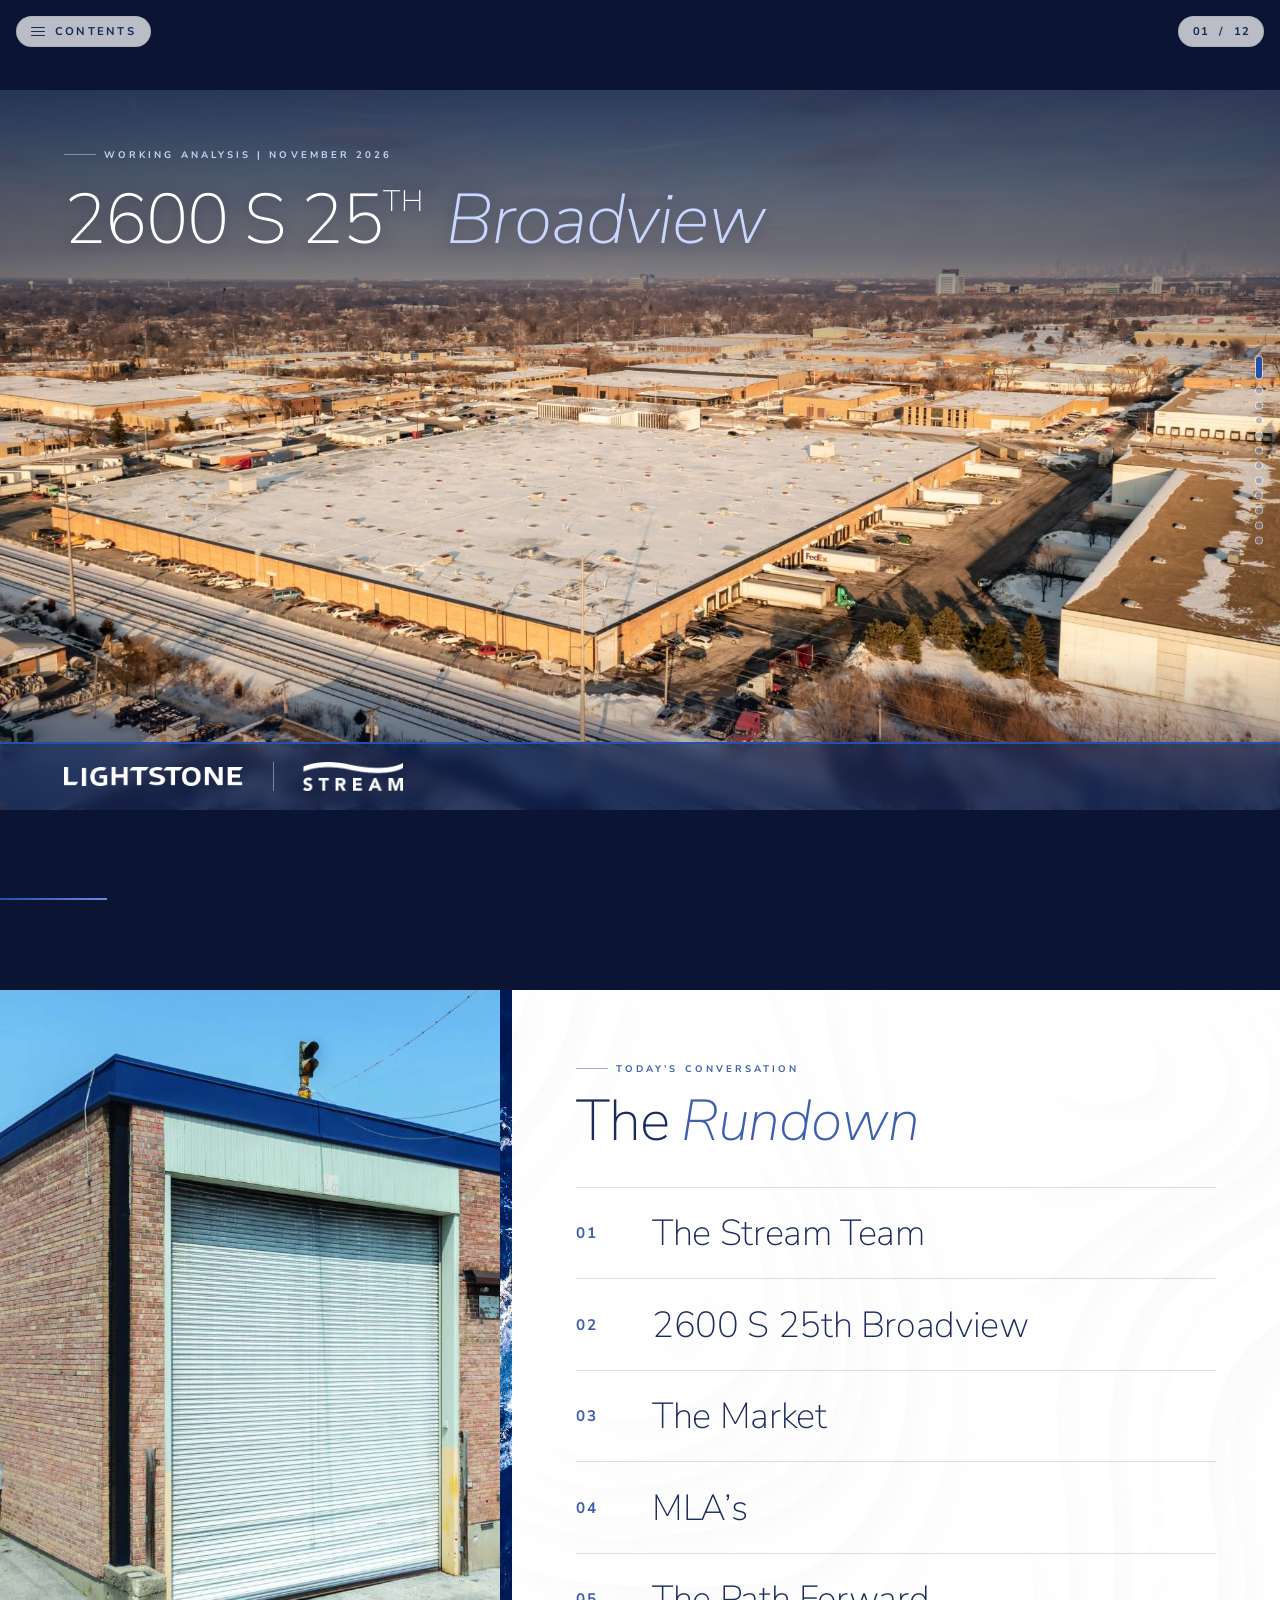
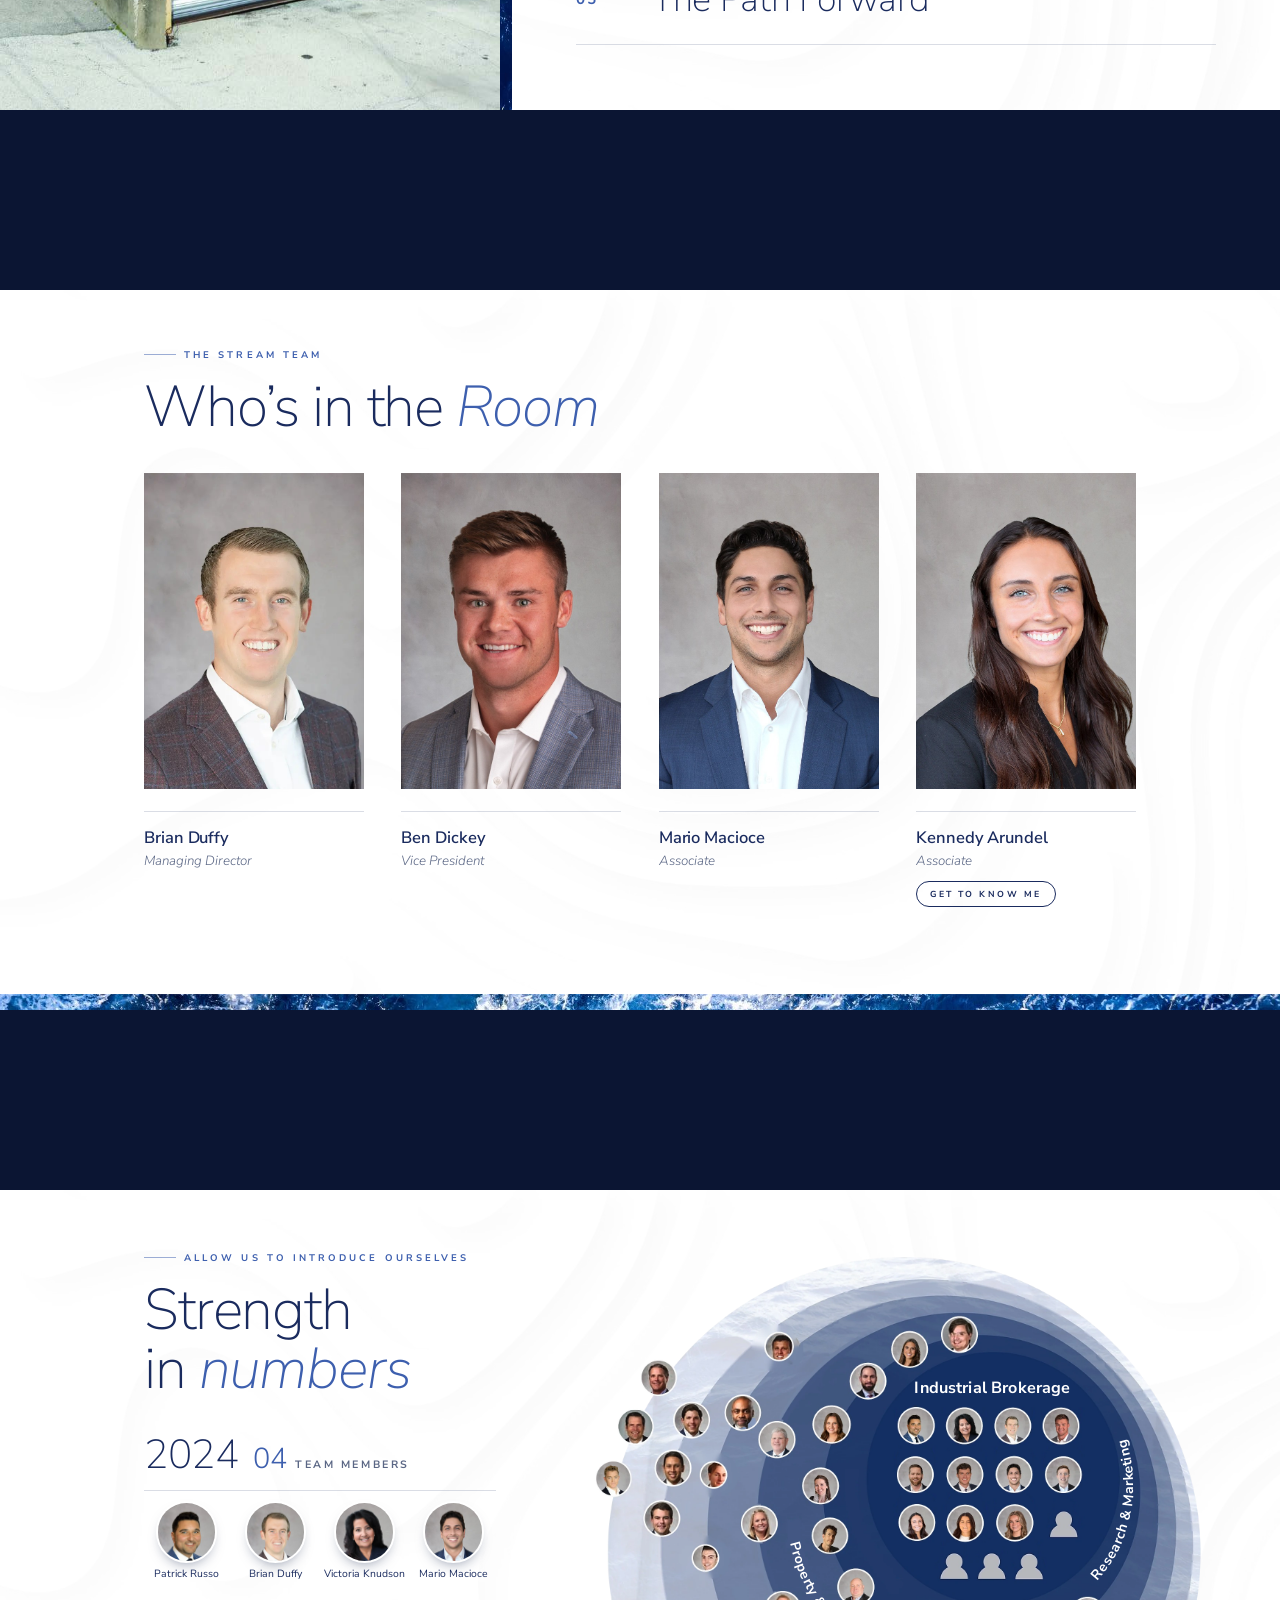
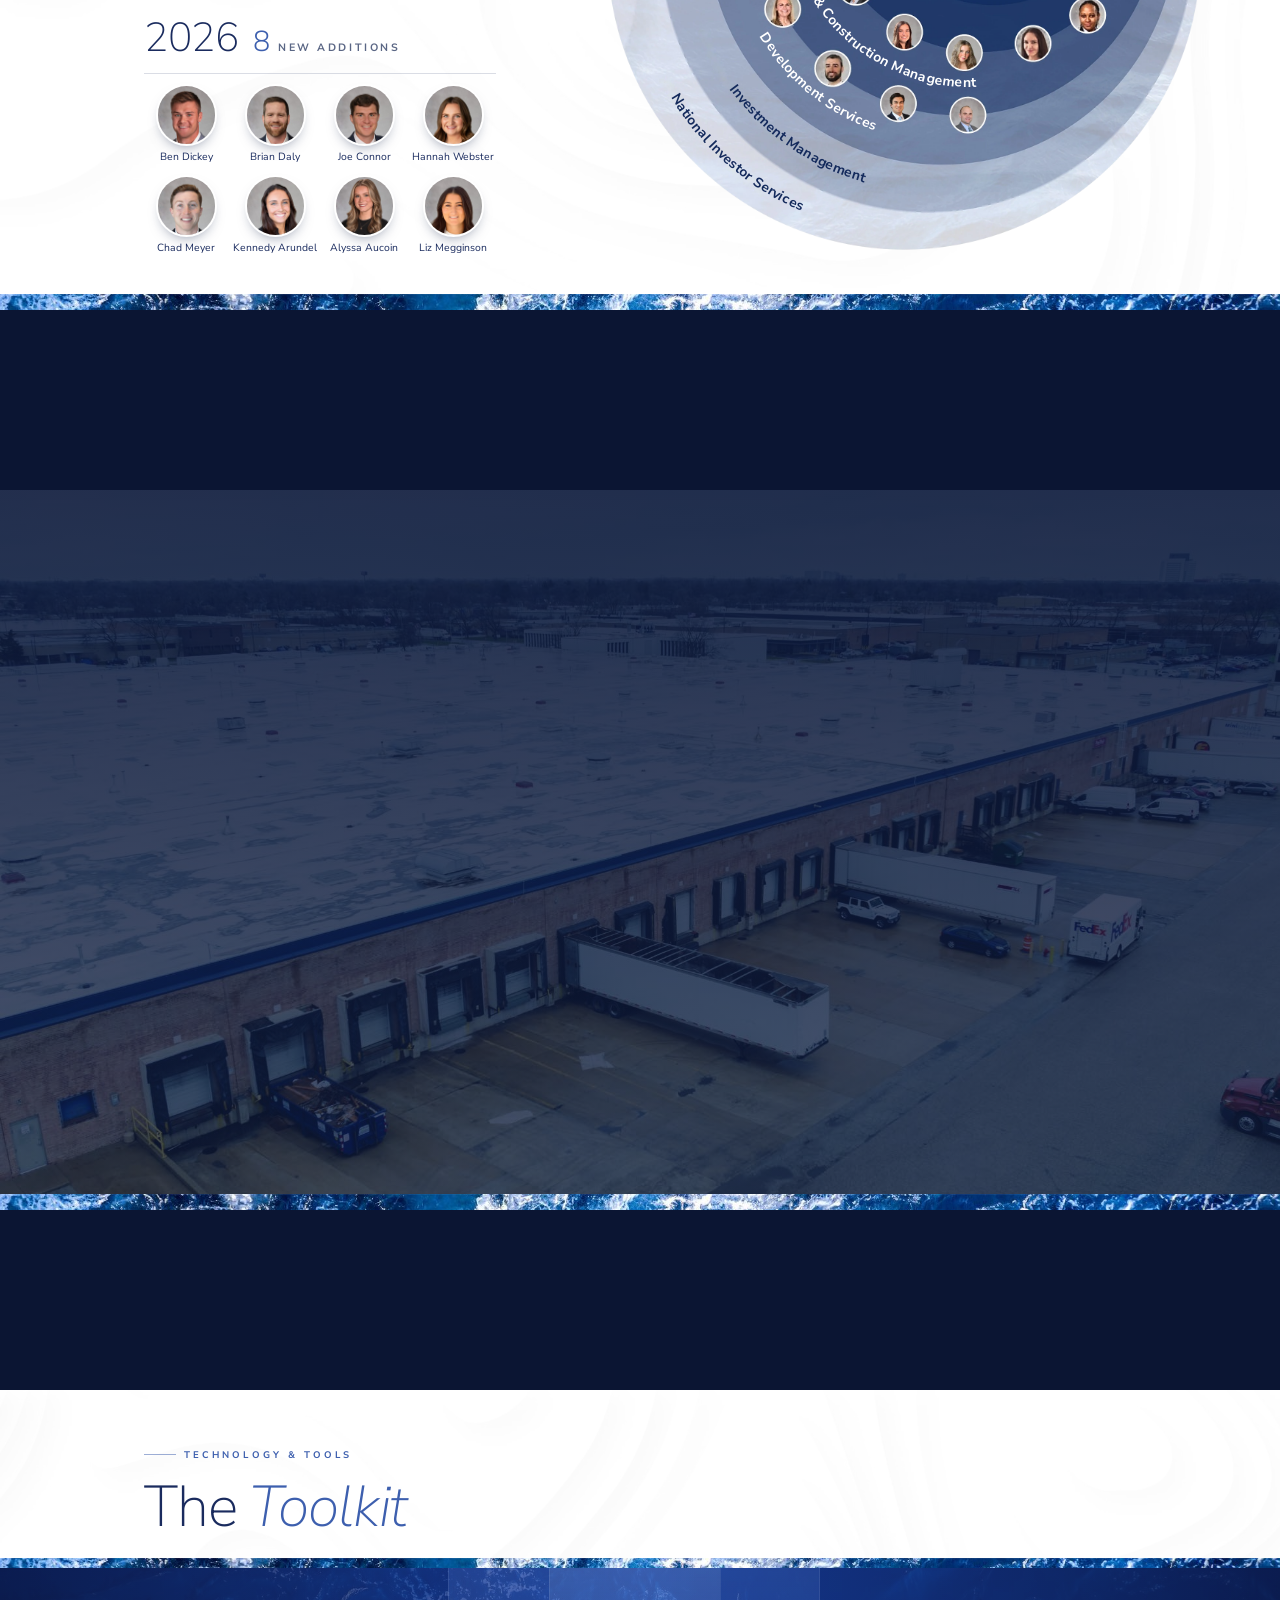
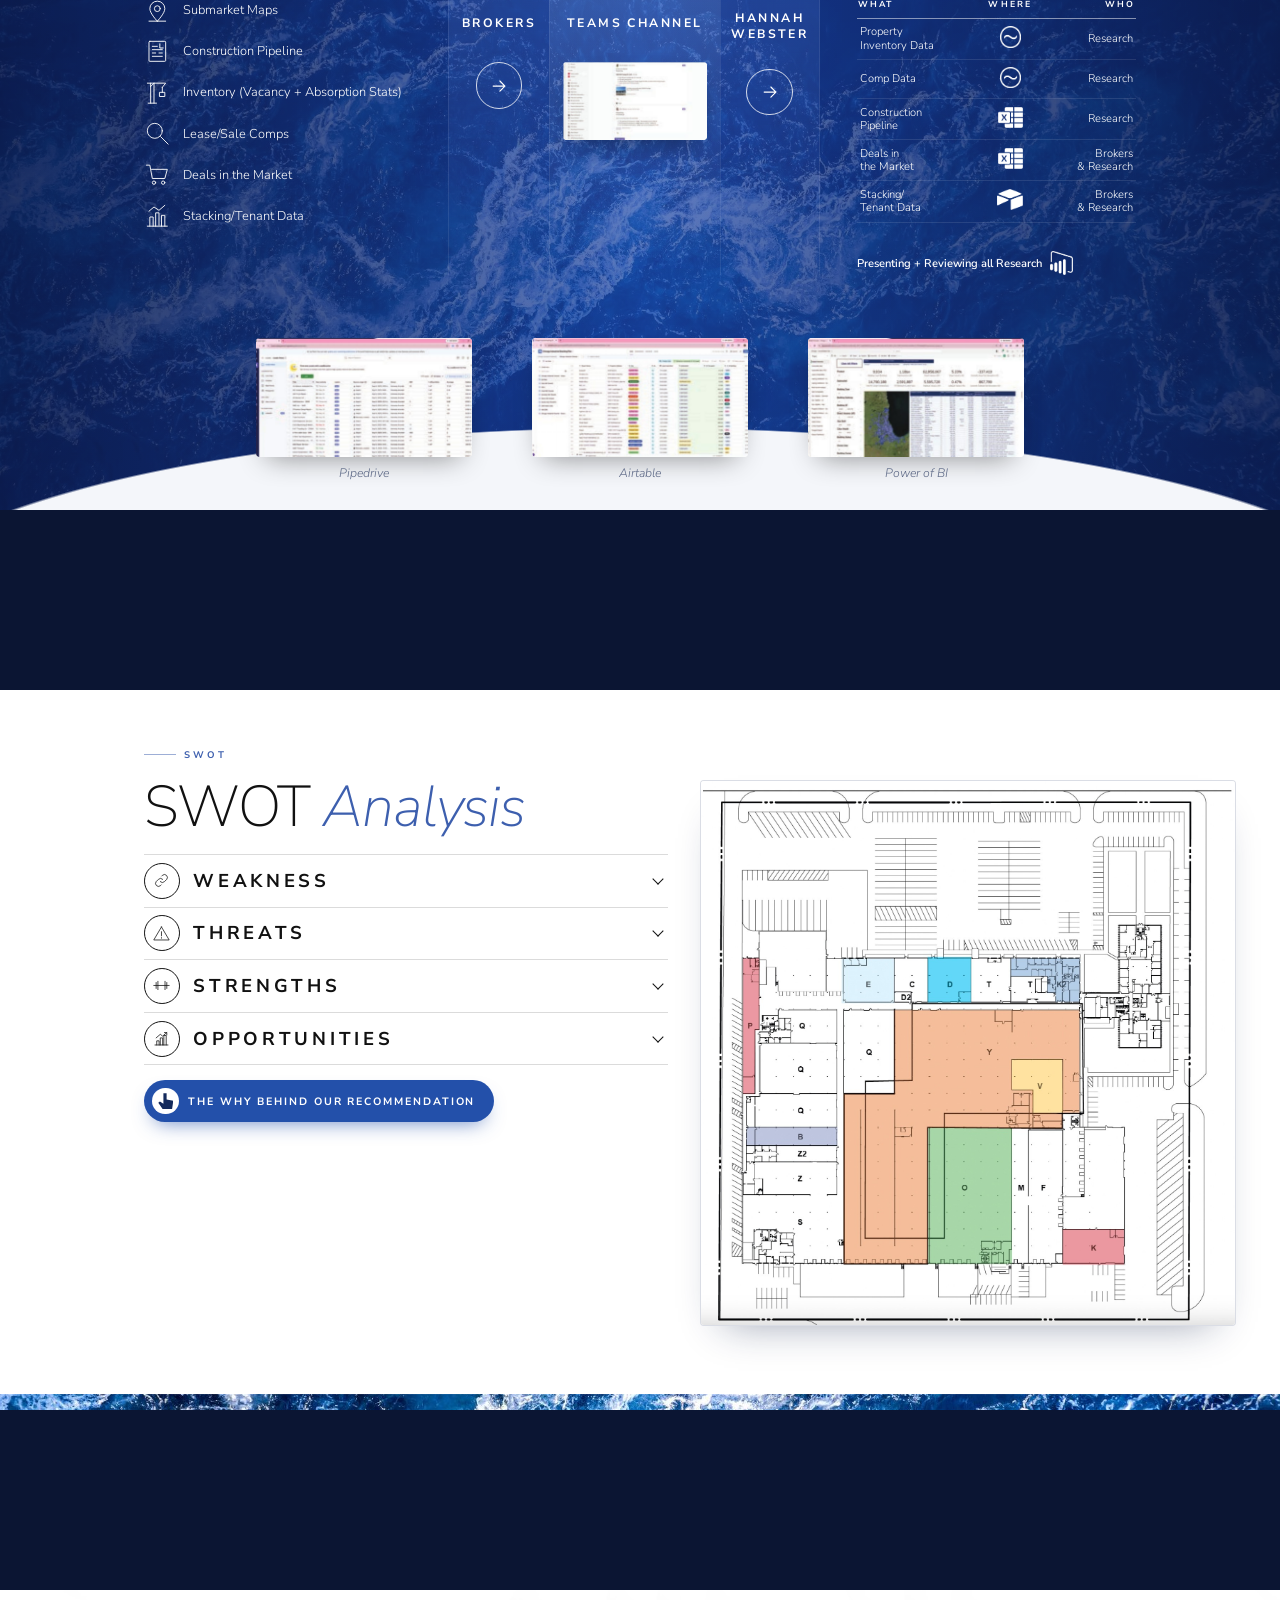
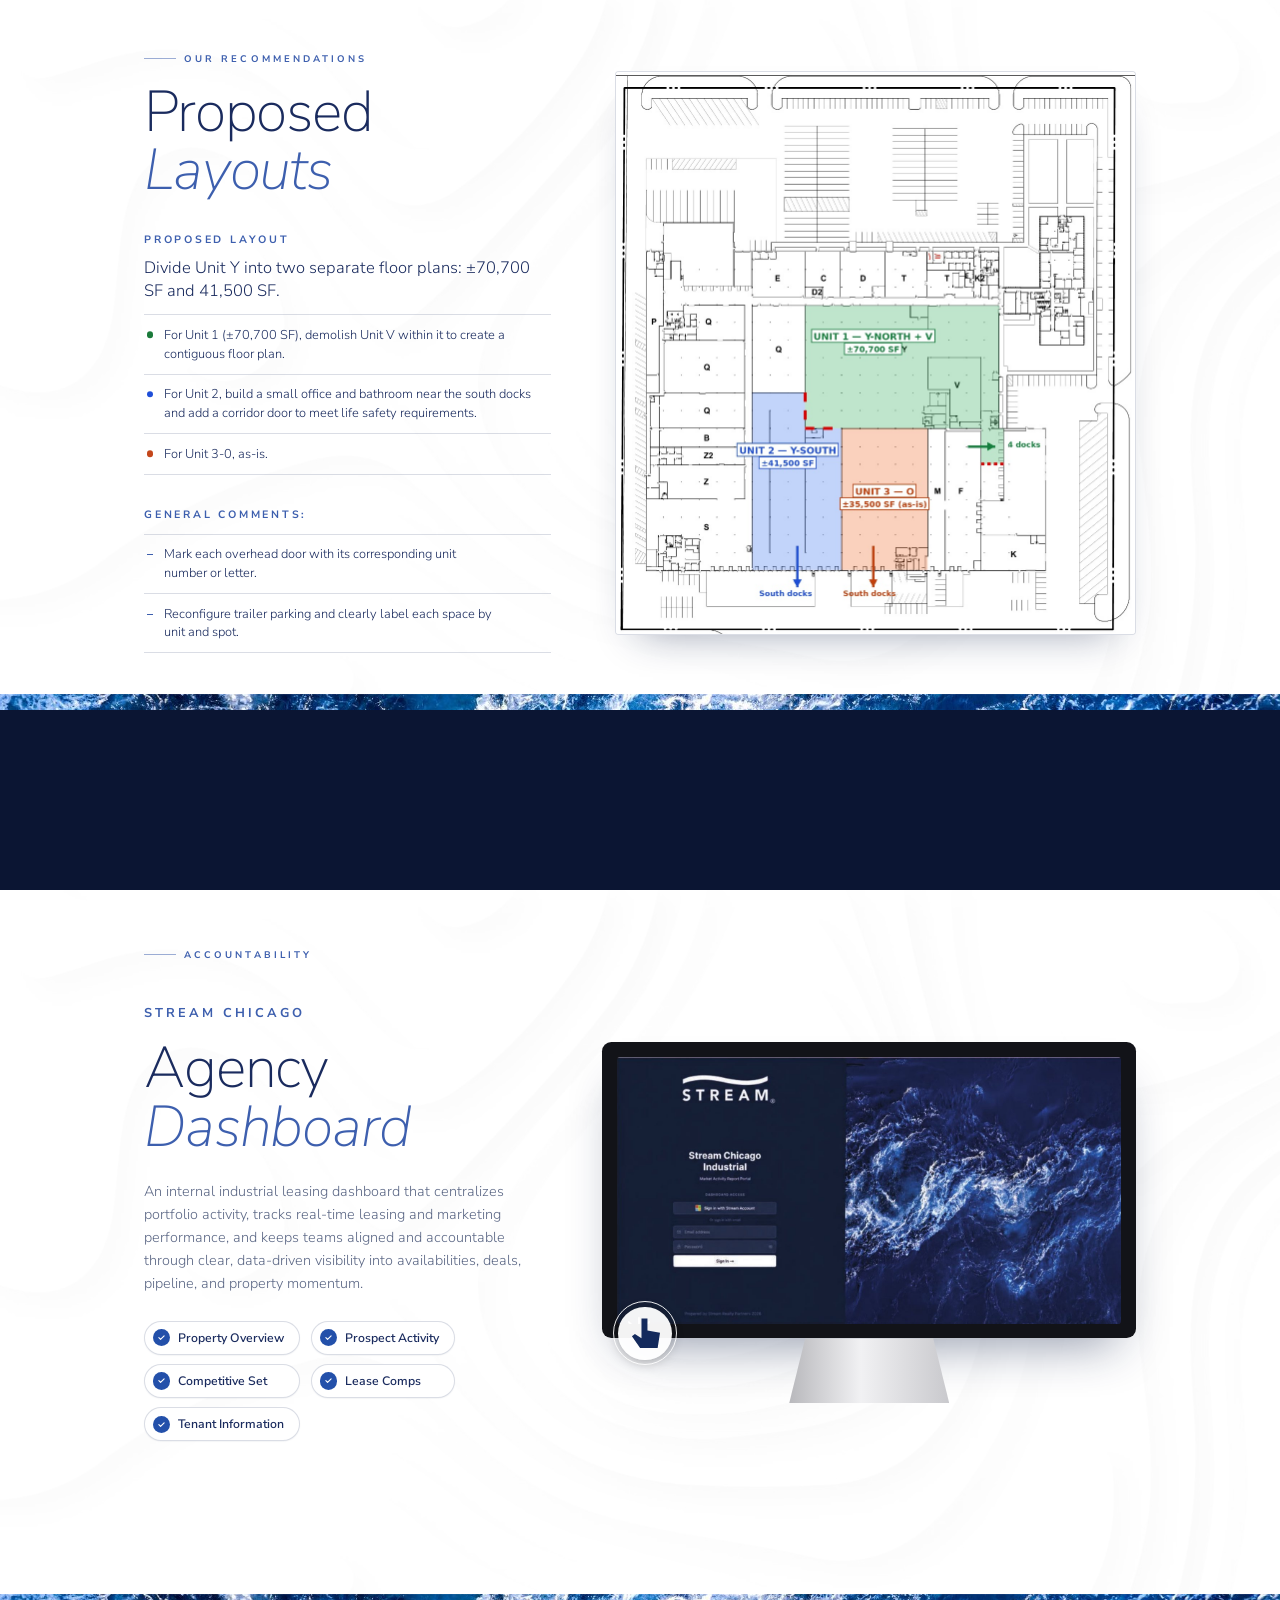
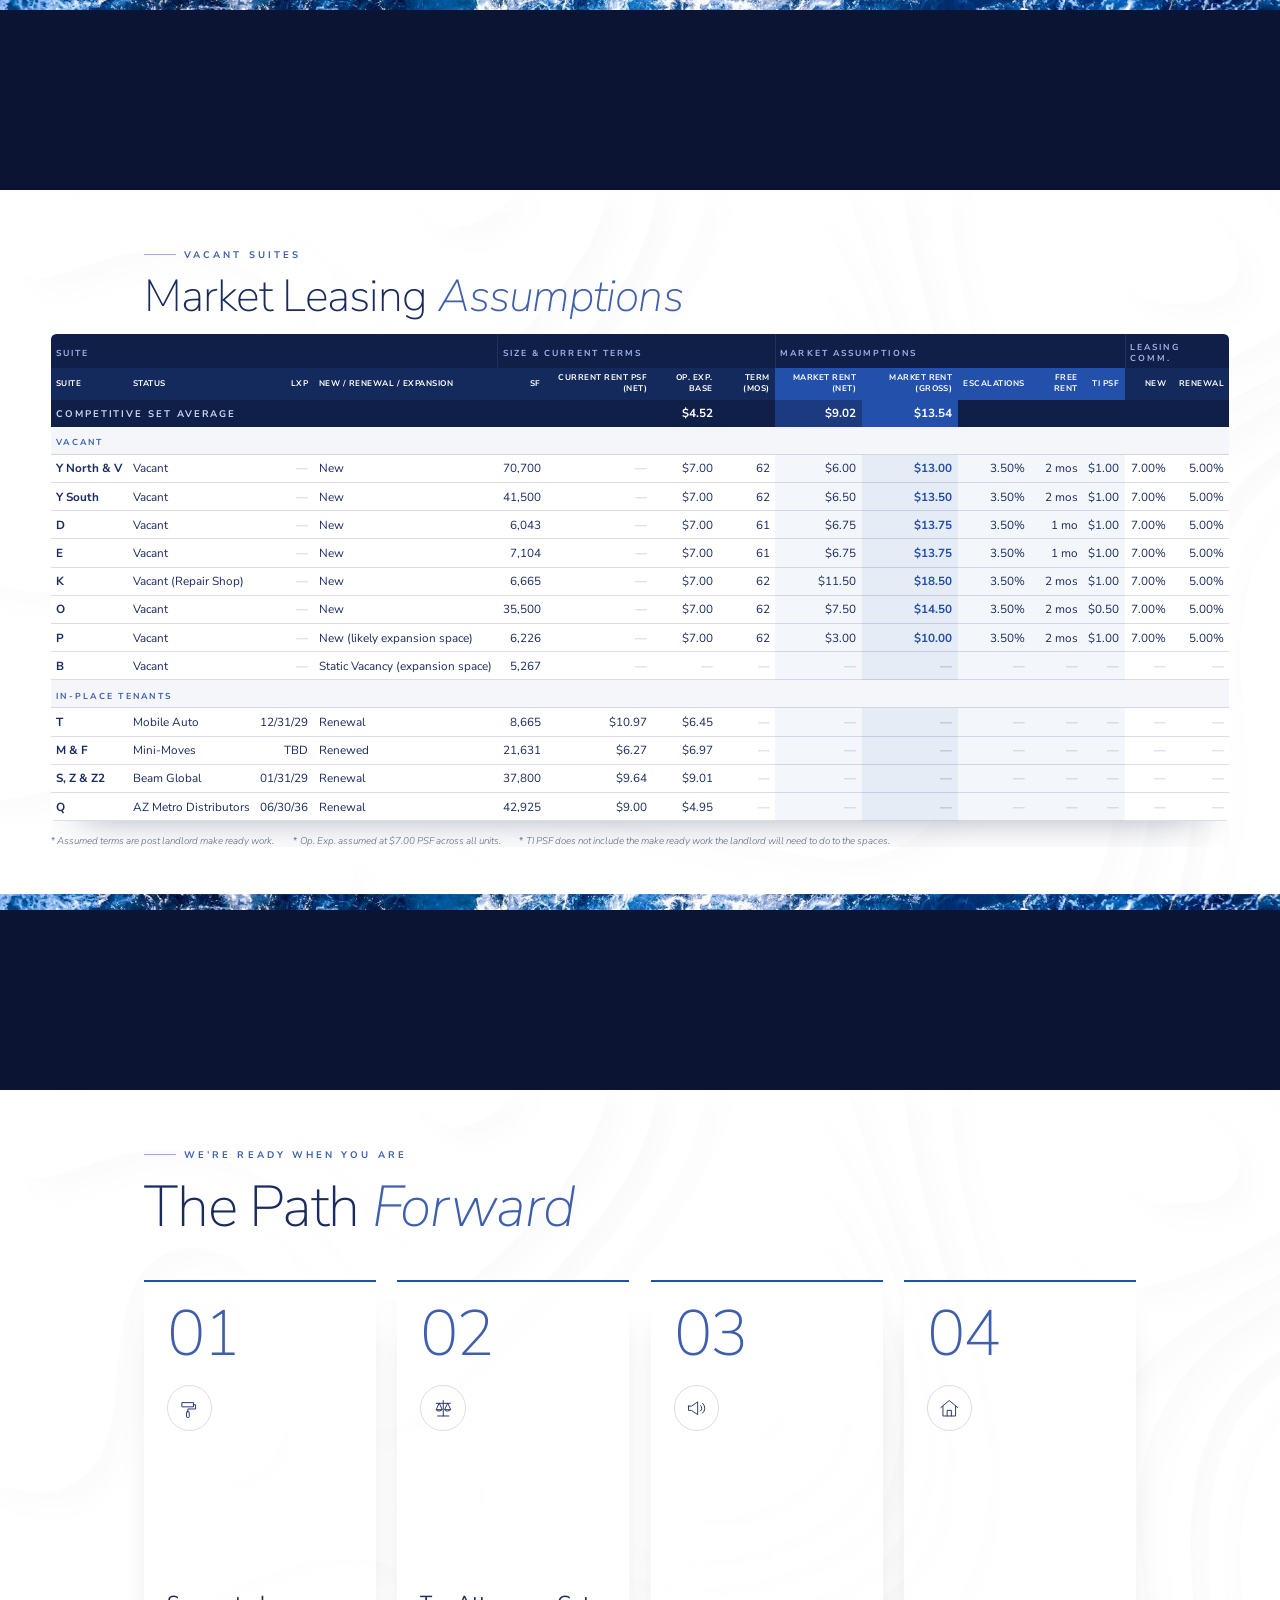
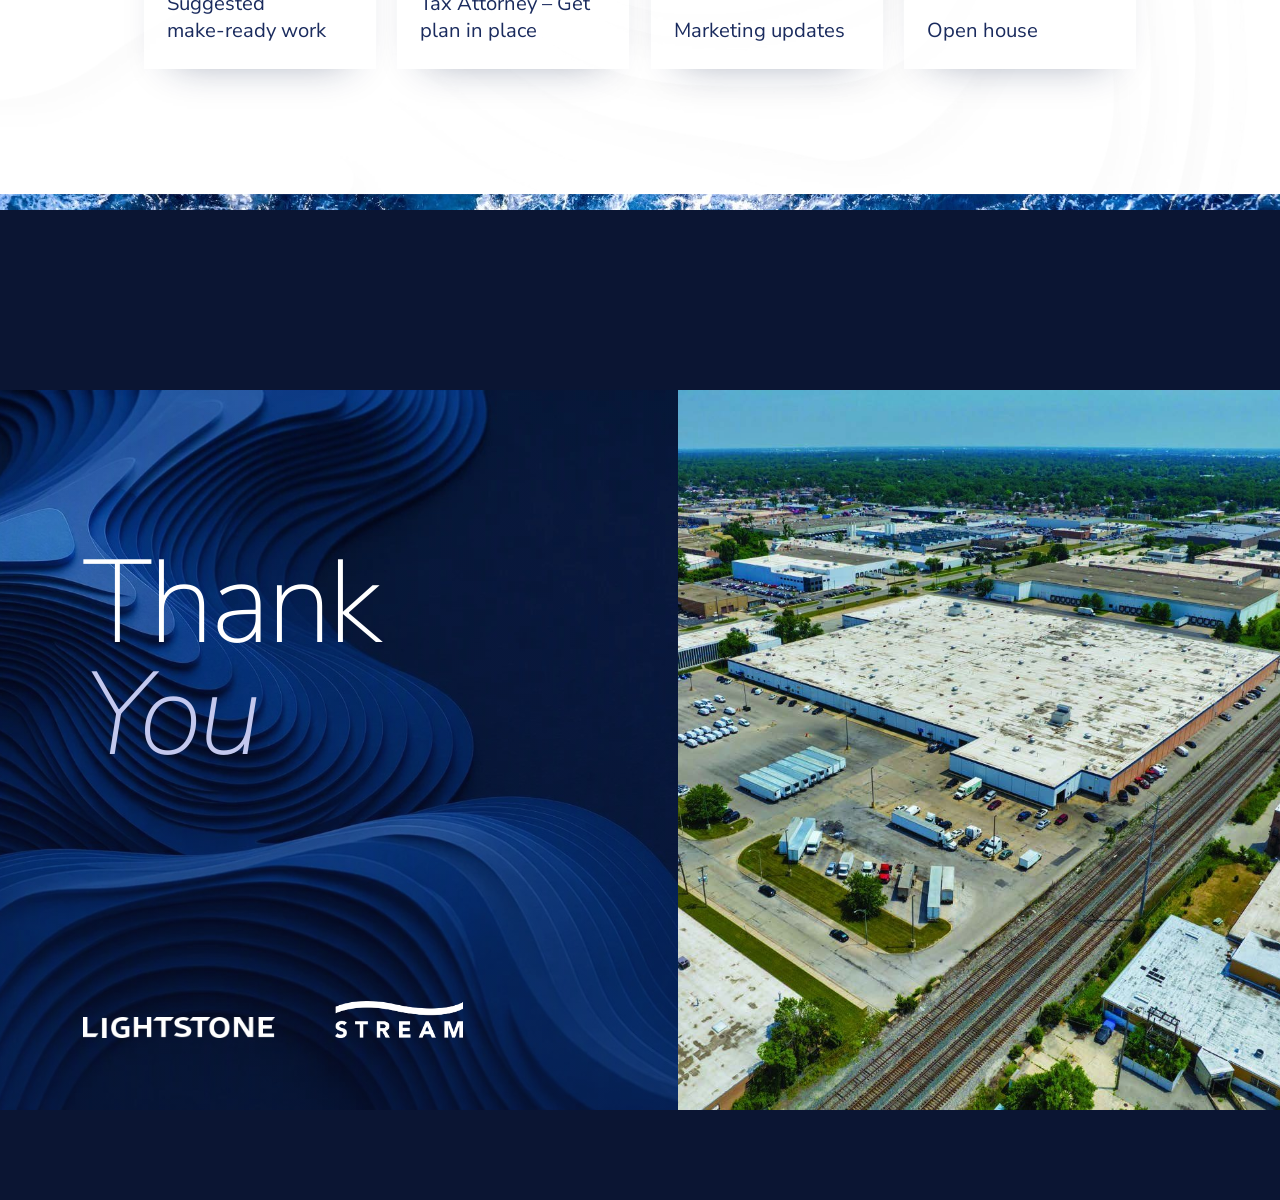
==== commit b63e4d3b: "Restore the edge face in the circle (Adam Showalter) Co-Authored-By: Claude Opus 5.5 <noreply@anthro" ====
--- a/presentations/2600-s-25th-broadview/index.html
+++ b/presentations/2600-s-25th-broadview/index.html
@@ -142,7 +142,7 @@
         </div>
         <!-- Ring labels are live text (SVG) over the photo circle so they stay sharp; paths follow each ring -->
         <figure class="numbers__org">
-          <img src="img/org-circle.webp?v=6" alt="Stream Chicago platform: Industrial Brokerage, Research &amp; Marketing, Property &amp; Construction Management, Development Services, Investment Management and National Investor Services" width="1658" height="1626" loading="lazy">
+          <img src="img/org-circle.webp?v=7" alt="Stream Chicago platform: Industrial Brokerage, Research &amp; Marketing, Property &amp; Construction Management, Development Services, Investment Management and National Investor Services" width="1658" height="1626" loading="lazy">
           <svg class="org__labels" viewBox="0 0 1658 1626" aria-hidden="true">
             <defs>
               <path id="ring-1" d="M1337.3 908.6 L1338.6 907.4 L1339.8 906.2 L1341.0 905.0 L1342.2 903.8 L1343.4 902.6 L1344.6 901.4 L1345.8 900.2 L1347.0 899.0 L1348.2 897.8 L1349.4 896.6 L1350.5 895.3 L1351.7 894.1 L1352.9 892.8 L1354.0 891.6 L1355.2 890.4 L1356.3 889.1 L1357.4 887.8 L1358.6 886.6 L1359.7 885.3 L1360.8 884.0 L1361.9 882.8 L1363.0 881.5 L1364.1 880.2 L1365.2 878.9 L1366.3 877.6 L1367.4 876.3 L1368.5 875.0 L1369.6 873.7 L1370.6 872.4 L1371.7 871.1 L1372.7 869.7 L1373.8 868.4 L1374.8 867.1 L1375.9 865.8 L1376.9 864.4 L1377.9 863.1 L1378.9 861.7 L1379.9 860.4 L1380.9 859.0 L1381.9 857.7 L1382.9 856.3 L1383.9 855.0 L1384.9 853.6 L1385.9 852.2 L1386.8 850.8 L1387.8 849.5 L1388.7 848.1 L1389.7 846.7 L1390.6 845.3 L1391.6 843.9 L1392.5 842.5 L1393.4 841.1 L1394.3 839.7 L1395.2 838.3 L1396.1 836.9 L1397.0 835.4 L1397.9 834.0 L1398.8 832.6 L1399.7 831.2 L1400.6 829.7 L1401.4 828.3 L1402.3 826.9 L1403.1 825.4 L1404.0 824.0 L1404.8 822.5 L1405.6 821.1 L1406.5 819.6 L1407.3 818.2 L1408.1 816.7 L1408.9 815.3 L1409.7 813.8 L1410.5 812.3 L1411.3 810.9 L1412.1 809.4 L1412.8 807.9 L1413.6 806.4 L1414.4 804.9 L1415.1 803.5 L1415.9 802.0 L1416.6 800.5 L1417.3 799.0 L1418.0 797.5 L1418.8 796.0 L1419.5 794.5 L1420.2 793.0 L1420.9 791.5 L1421.6 790.0 L1422.3 788.4 L1422.9 786.9 L1423.6 785.4 L1424.3 783.9 L1424.9 782.4 L1425.6 780.8 L1426.2 779.3 L1426.9 777.8 L1427.5 776.3 L1428.1 774.7 L1428.8 773.2 L1429.4 771.6 L1430.0 770.1 L1430.6 768.6 L1431.2 767.0 L1431.7 765.5 L1432.3 763.9 L1432.9 762.4 L1433.5 760.8 L1434.0 759.3 L1434.6 757.7 L1435.1 756.1 L1435.6 754.6 L1436.2 753.0 L1436.7 751.5 L1437.2 749.9 L1437.7 748.3 L1438.2 746.8 L1438.7 745.2 L1439.2 743.6 L1439.7 742.0 L1440.2 740.5 L1440.6 738.9 L1441.1 737.3 L1441.6 735.7 L1442.0 734.1 L1442.4 732.6 L1442.9 731.0 L1443.3 729.4 L1443.7 727.8 L1444.1 726.2 L1444.6 724.6 L1445.0 723.0 L1445.3 721.4 L1445.7 719.8 L1446.1 718.2 L1446.5 716.6 L1446.8 715.0 L1447.2 713.4 L1447.6 711.8 L1447.9 710.2 L1448.2 708.6 L1448.6 707.0 L1448.9 705.4 L1449.2 703.8 L1449.5 702.2 L1449.8 700.6 L1450.1 699.0 L1450.4 697.4 L1450.7 695.8 L1451.0 694.2 L1451.2 692.6 L1451.5 691.0 L1451.8 689.3 L1452.0 687.7 L1452.2 686.1 L1452.5 684.5 L1452.7 682.9 L1452.9 681.3 L1453.1 679.7 L1453.4 678.0 L1453.6 676.4 L1453.7 674.8 L1453.9 673.2 L1454.1 671.6 L1454.3 670.0 L1454.5 668.3 L1454.6 666.7 L1454.8 665.1 L1454.9 663.5 L1455.0 661.9 L1455.2 660.3 L1455.3 658.6 L1455.4 657.0 L1455.5 655.4 L1455.6 653.8 L1455.7 652.2 L1455.8 650.5 L1455.9 648.9 L1456.0 647.3 L1456.1 645.7 L1456.1 644.1 L1456.2 642.4 L1456.2 640.8 L1456.3 639.2 L1456.3 637.6 L1456.3 636.0 L1456.4 634.3 L1456.4 632.7 L1456.4 631.1 L1456.4 629.5 L1456.4 627.9 L1456.4 626.3 L1456.3 624.6 L1456.3 623.0 L1456.3 621.4 L1456.2 619.8 L1456.2 618.2 L1456.2 616.6 L1456.1 615.0 L1456.0 613.4 L1456.0 611.7 L1455.9 610.1 L1455.8 608.5 L1455.7 606.9 L1455.6 605.3 L1455.5 603.7 L1455.4 602.1 L1455.3 600.5 L1455.1 598.9 L1455.0 597.3 L1454.9 595.7 L1454.7 594.1 L1454.6 592.5 L1454.4 590.9 L1454.2 589.3 L1454.1 587.7 L1453.9 586.1 L1453.7 584.5 L1453.5 582.9 L1453.3 581.3 L1453.1 579.7 L1452.9 578.1 L1452.7 576.5 L1452.5 574.9 L1452.2 573.3 L1452.0 571.8 L1451.7 570.2 L1451.5 568.6 L1451.2 567.0 L1451.0 565.4 L1450.7 563.9 L1450.4 562.3 L1450.1 560.7 L1449.8 559.1 L1449.5 557.6 L1449.2 556.0 L1448.9 554.4 L1448.6 552.8 L1448.3 551.3 L1448.0 549.7 L1447.6 548.2 L1447.3 546.6 L1446.9 545.0 L1446.6 543.5 L1446.2 541.9 L1445.9 540.4 L1445.5 538.8 L1445.1 537.3 L1444.7 535.7 L1444.3 534.2 L1443.9 532.6 L1443.5 531.1 L1443.1 529.5 L1442.7 528.0 L1442.3 526.5 L1441.8 524.9 L1441.4 523.4 L1440.9 521.9 L1440.5 520.3 L1440.0 518.8 L1439.6 517.3 L1439.1 515.8 L1438.6 514.2 L1438.2 512.7 L1437.7 511.2 L1437.2 509.7 L1436.7 508.2 L1436.2 506.7 L1435.7 505.2 L1435.1 503.7 L1434.6 502.2 L1434.1 500.7 L1433.5 499.2 L1433.0 497.7 L1432.5 496.2 L1431.9 494.7 L1431.3 493.2 L1430.8 491.7 L1430.2 490.3 L1429.6 488.8 L1429.0 487.3 L1428.5 485.8 L1427.9 484.4 L1427.3 482.9 L1426.6 481.4 L1426.0 480.0 L1425.4 478.5 L1424.8 477.0 L1424.2 475.6 L1423.5 474.1"/>
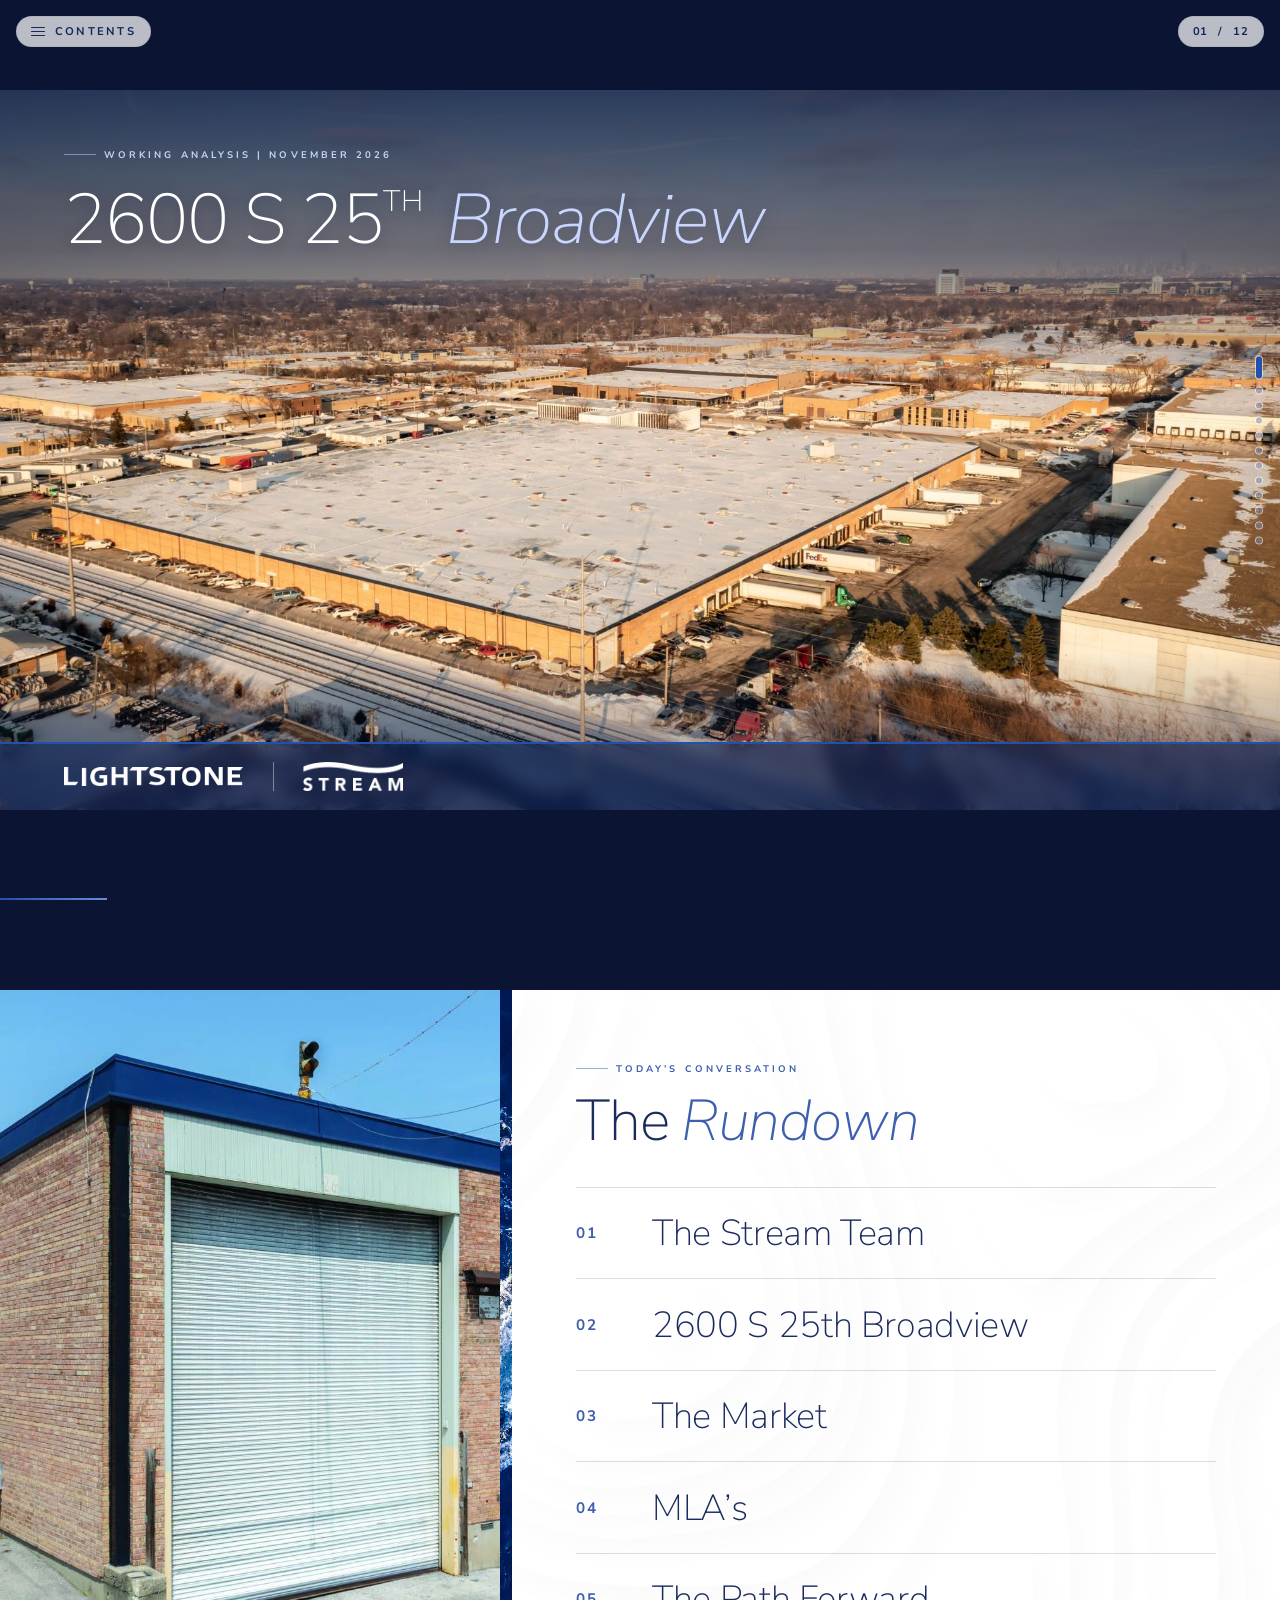
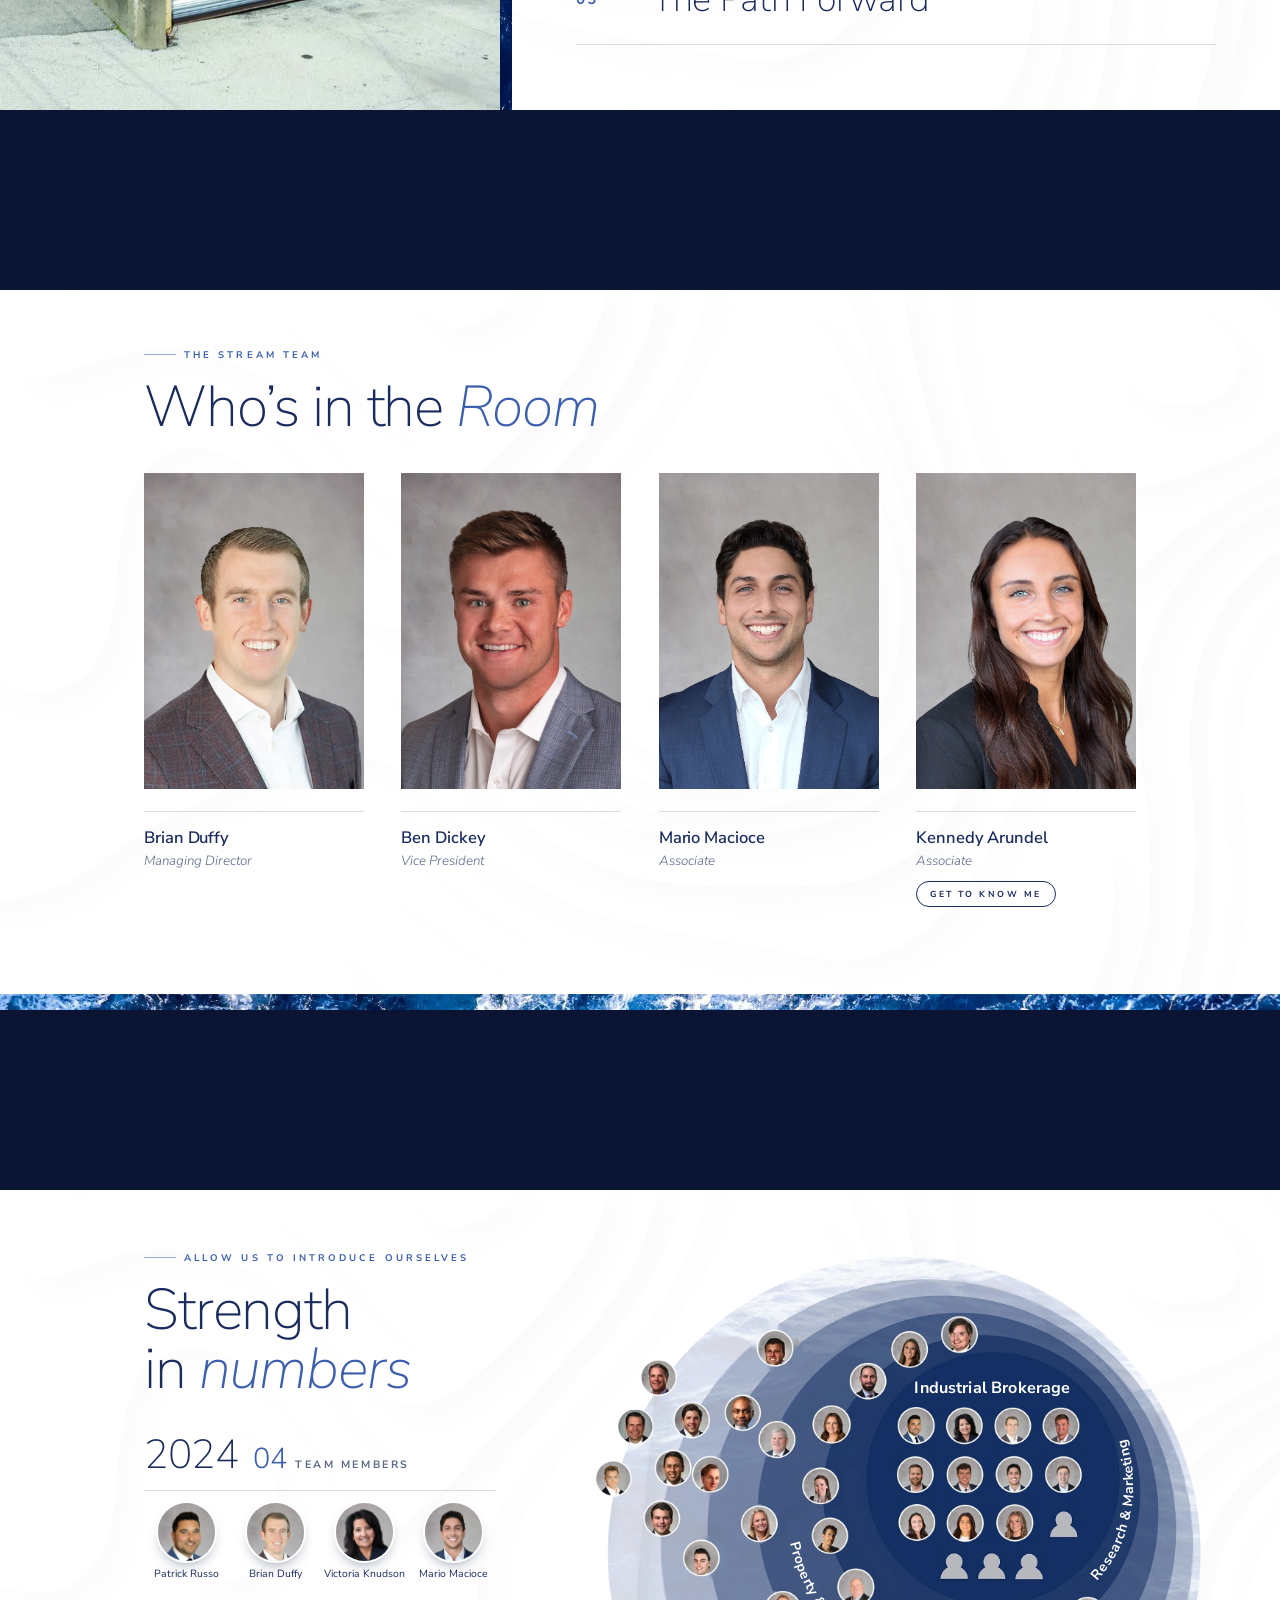
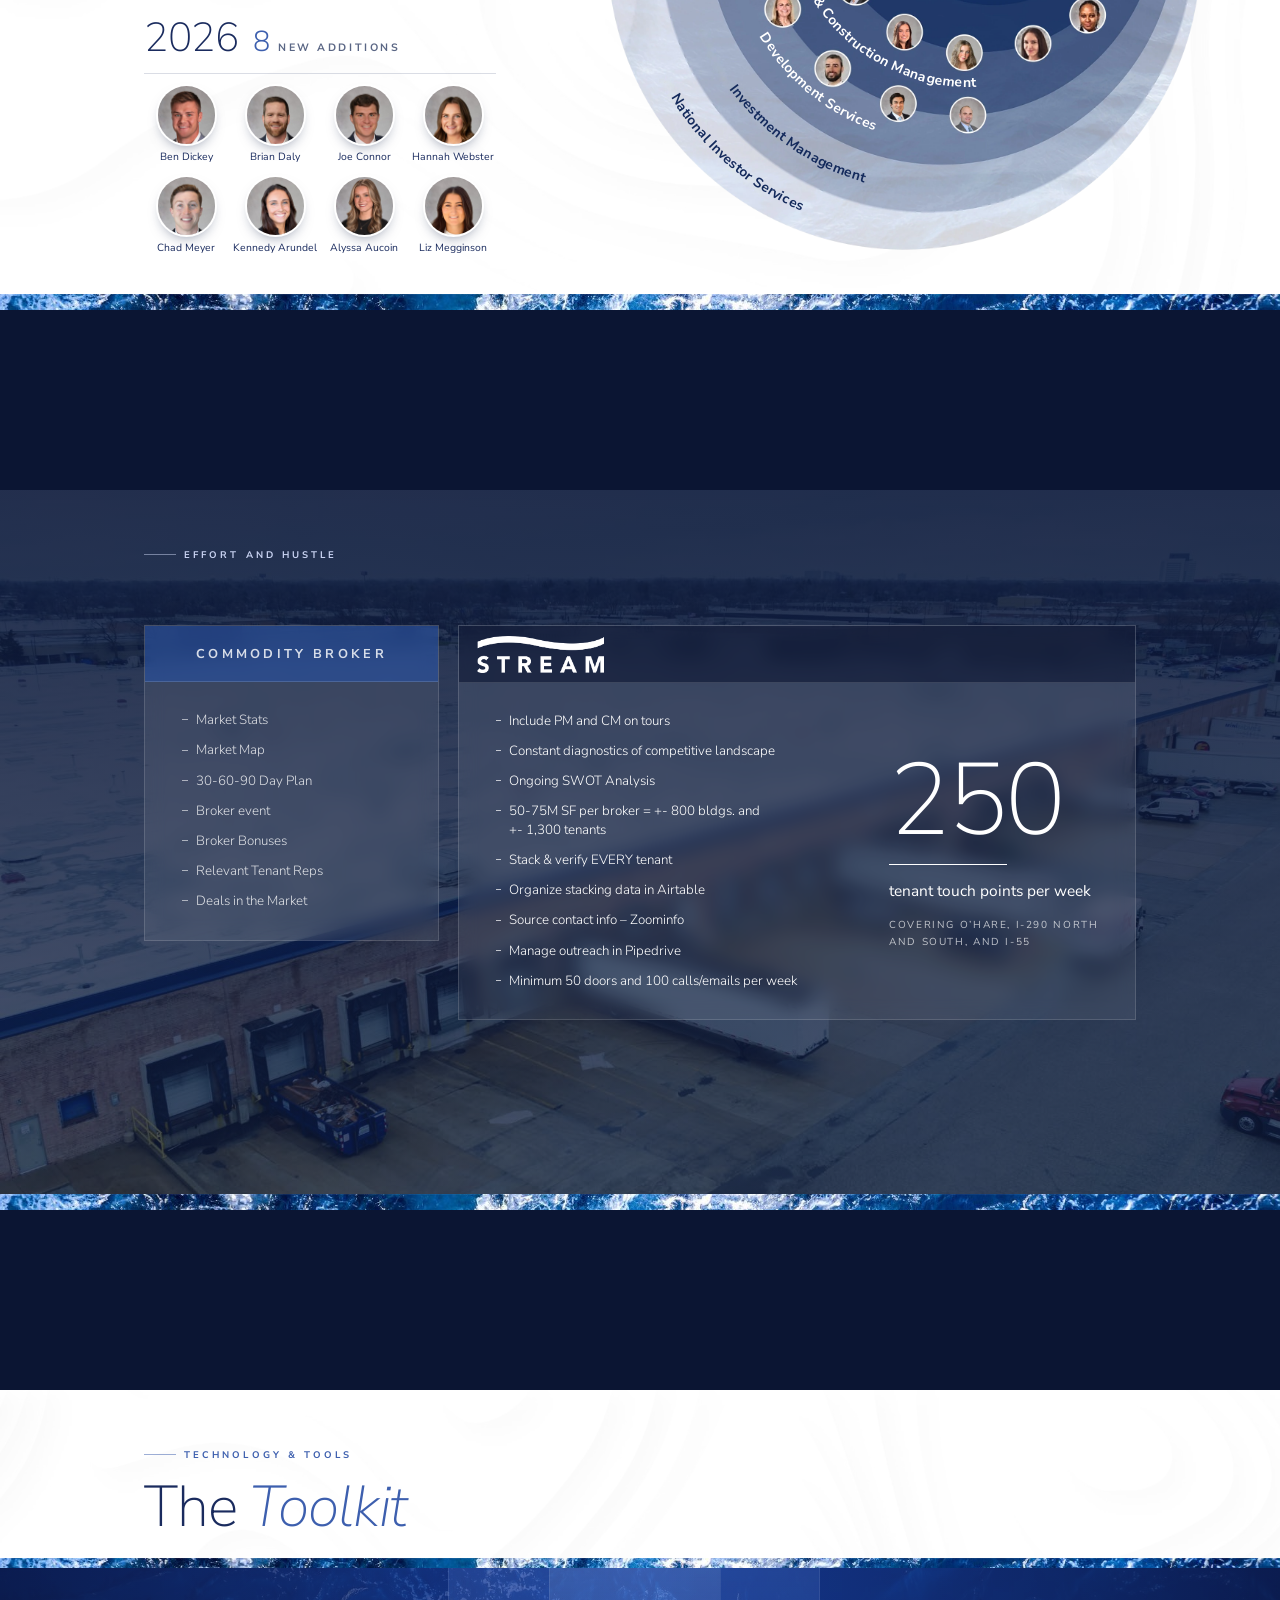
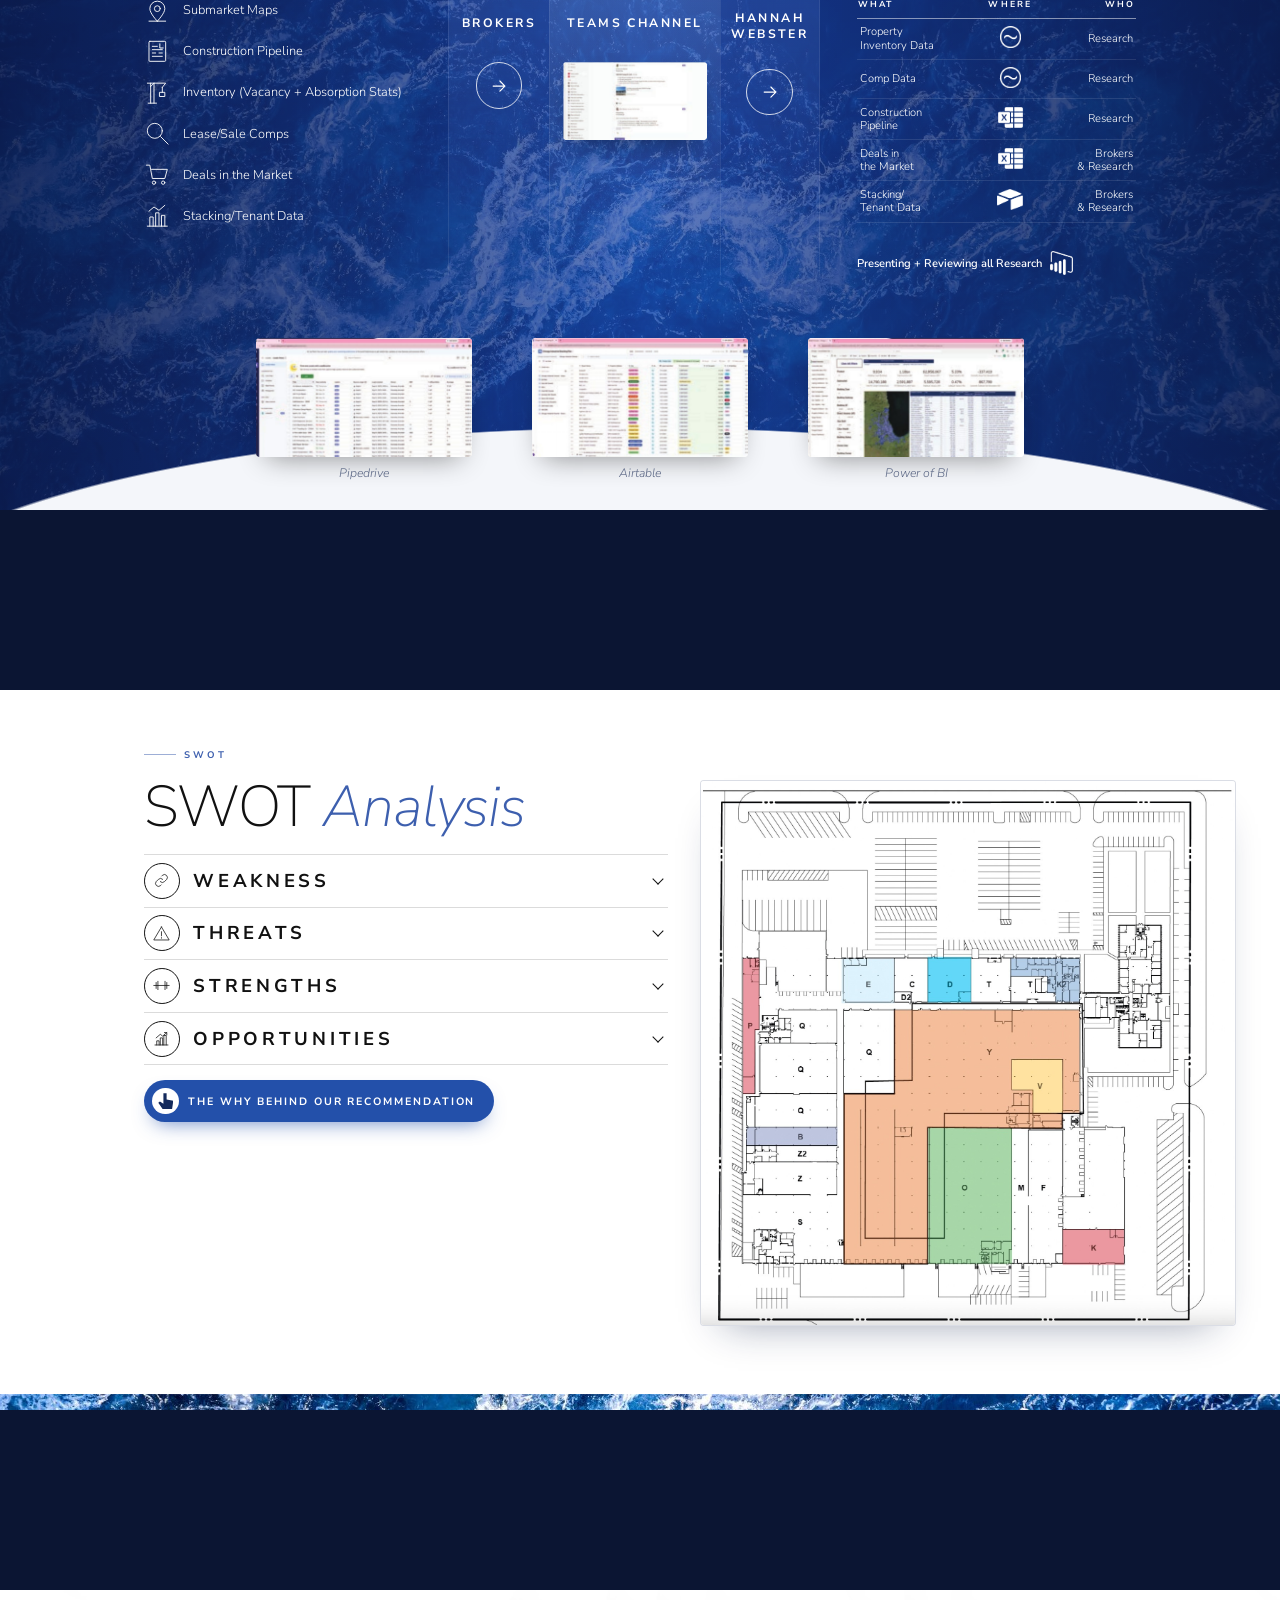
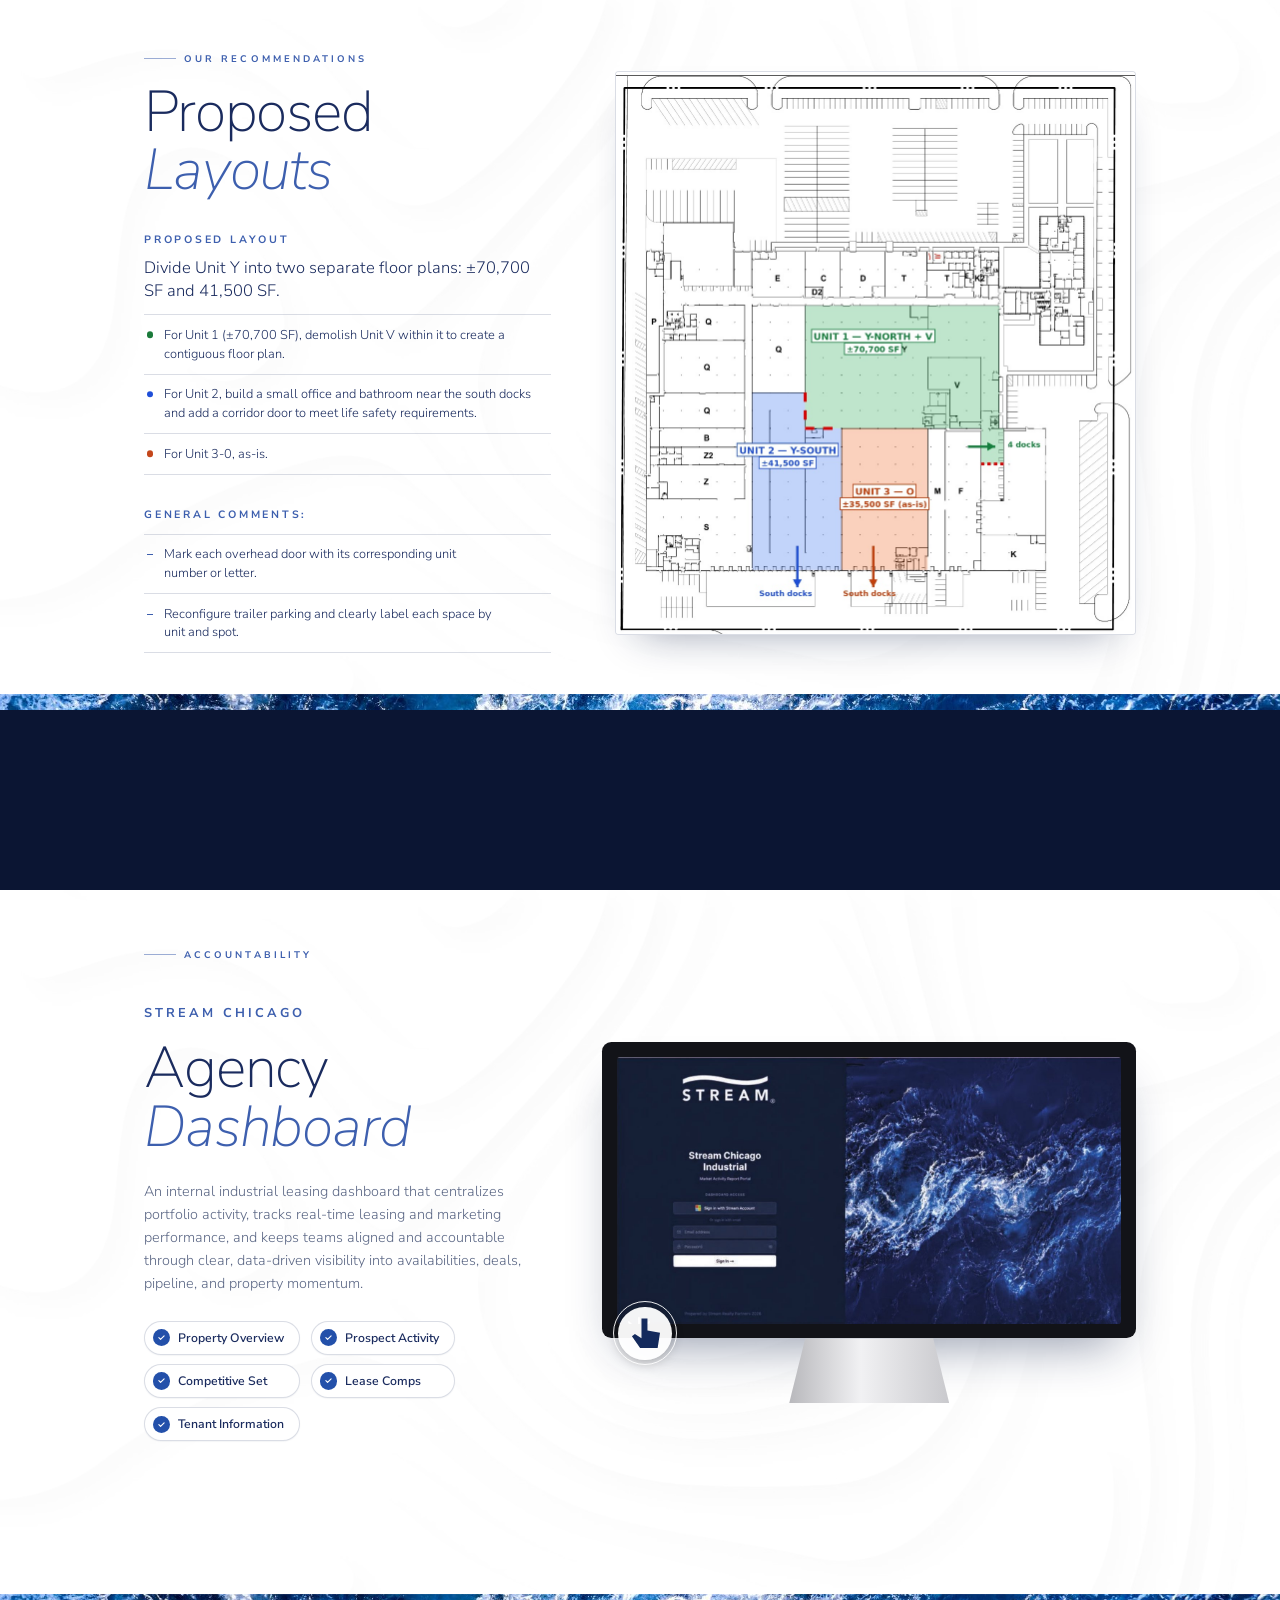
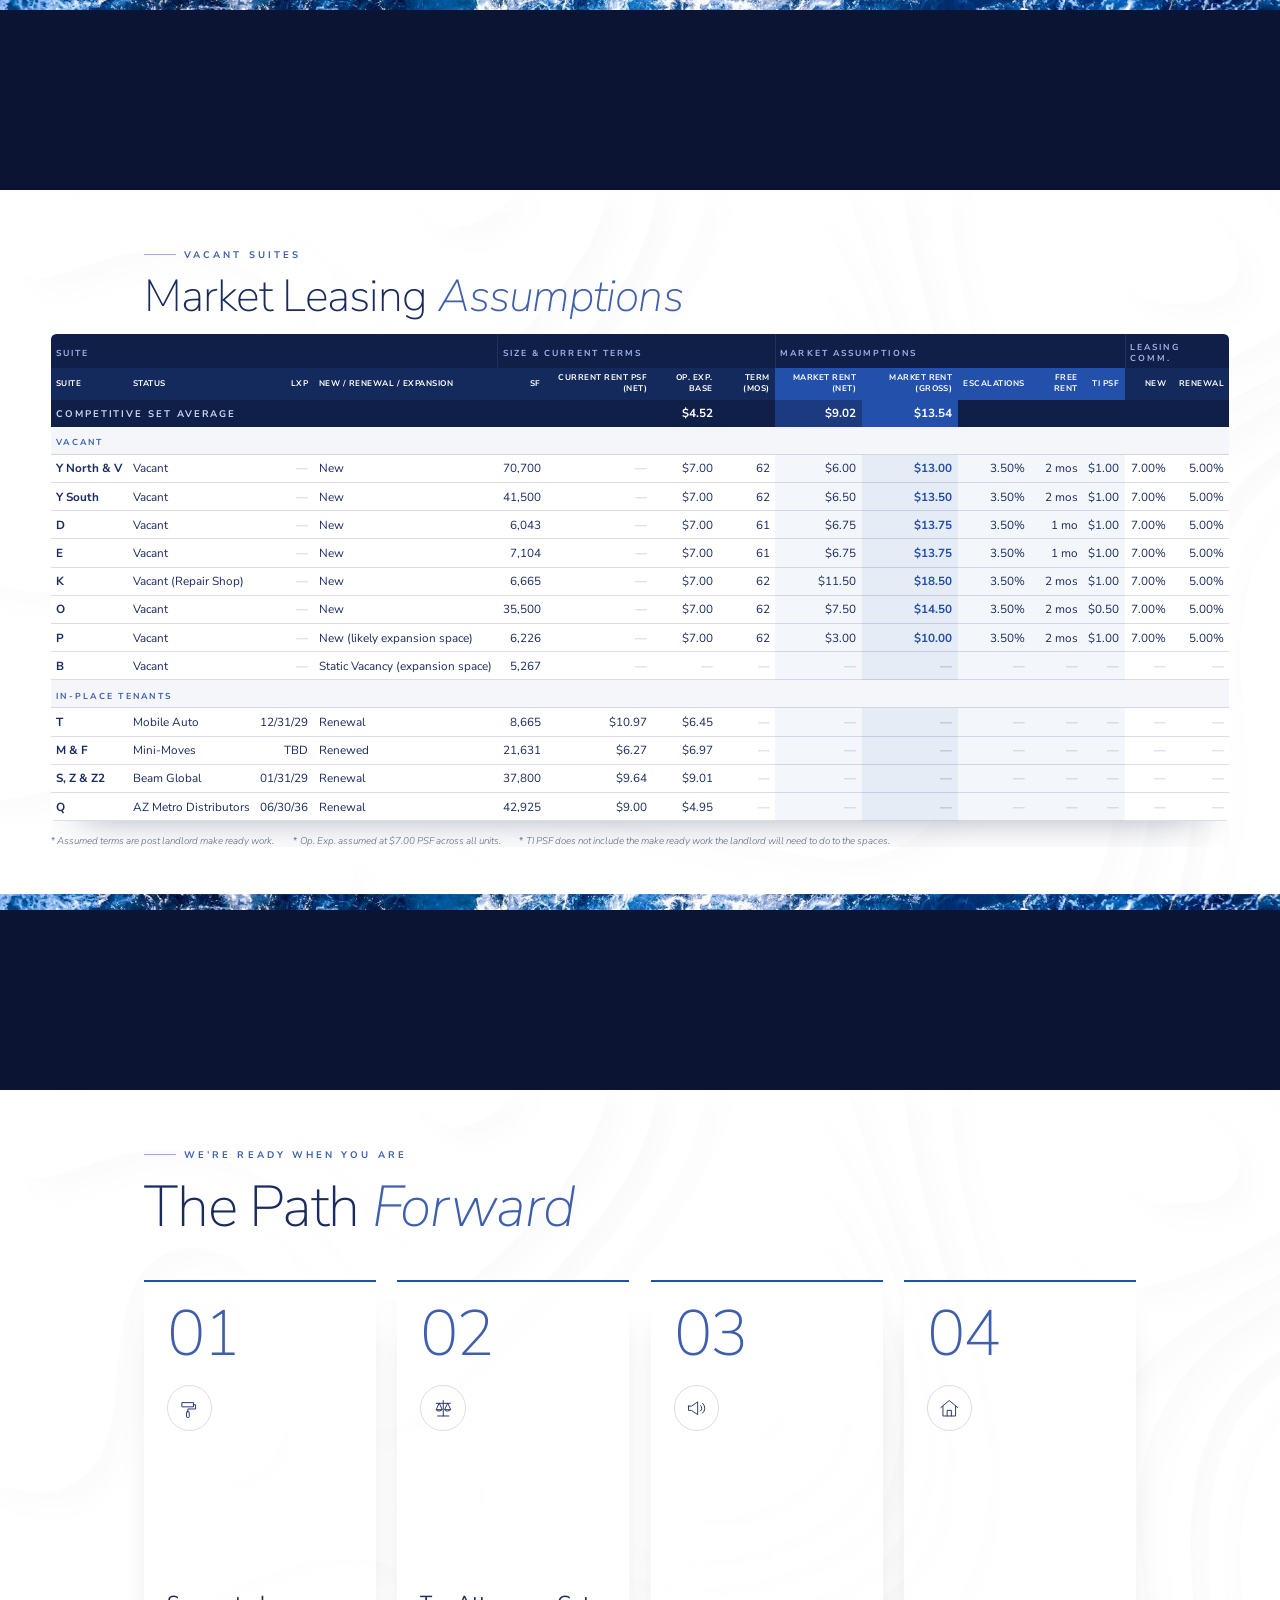
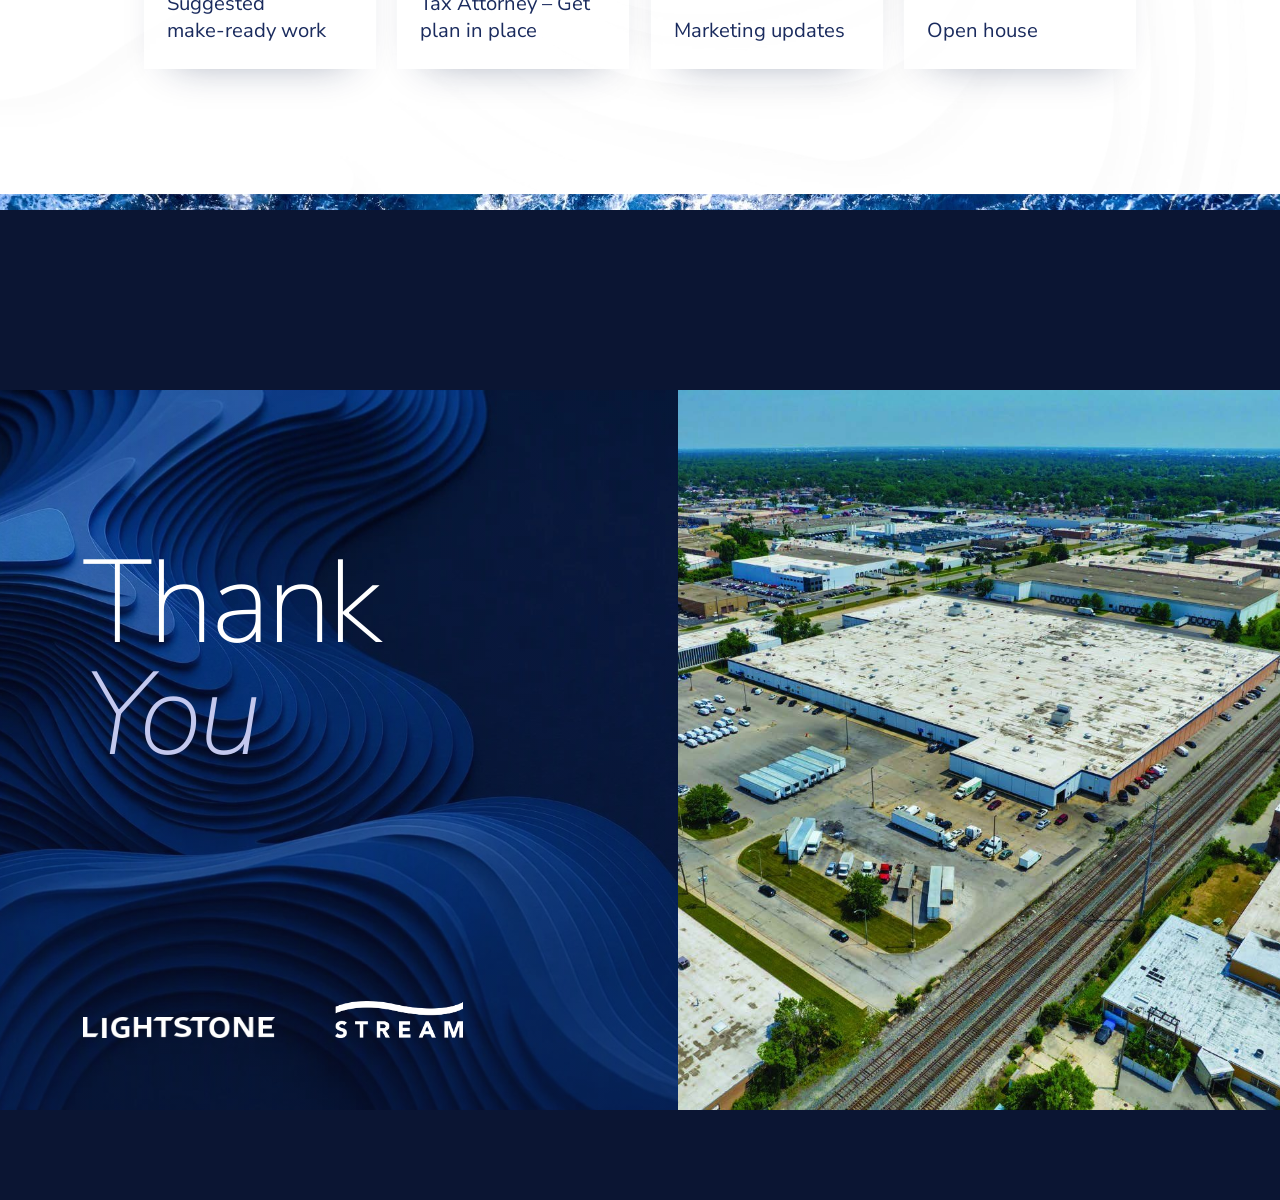
==== commit 4deb70d5: "Make the Investment Management faces full size and centred Rebuild the three undersized faces in the" ====
--- a/presentations/2600-s-25th-broadview/index.html
+++ b/presentations/2600-s-25th-broadview/index.html
@@ -9,7 +9,7 @@
   <link rel="preconnect" href="https://fonts.gstatic.com" crossorigin>
   <link href="https://fonts.googleapis.com/css2?family=Nunito+Sans:ital,opsz,wght@0,6..12,200;0,6..12,300;0,6..12,400;0,6..12,600;0,6..12,700;0,6..12,800;1,6..12,200;1,6..12,300;1,6..12,400&display=swap" rel="stylesheet">
   <!-- Bump ?v= on deck.css and deck.js with each update so browsers fetch the new files -->
-  <link rel="stylesheet" href="deck.css?v=2026-11-04.2">
+  <link rel="stylesheet" href="deck.css?v=2026-11-04.3">
 </head>
 <body>
   <!-- Deck chrome: menu, slide counter, dot nav, progress -->
@@ -142,7 +142,7 @@
         </div>
         <!-- Ring labels are live text (SVG) over the photo circle so they stay sharp; paths follow each ring -->
         <figure class="numbers__org">
-          <img src="img/org-circle.webp?v=7" alt="Stream Chicago platform: Industrial Brokerage, Research &amp; Marketing, Property &amp; Construction Management, Development Services, Investment Management and National Investor Services" width="1658" height="1626" loading="lazy">
+          <img src="img/org-circle.webp?v=8" alt="Stream Chicago platform: Industrial Brokerage, Research &amp; Marketing, Property &amp; Construction Management, Development Services, Investment Management and National Investor Services" width="1658" height="1626" loading="lazy">
           <svg class="org__labels" viewBox="0 0 1658 1626" aria-hidden="true">
             <defs>
               <path id="ring-1" d="M1337.3 908.6 L1338.6 907.4 L1339.8 906.2 L1341.0 905.0 L1342.2 903.8 L1343.4 902.6 L1344.6 901.4 L1345.8 900.2 L1347.0 899.0 L1348.2 897.8 L1349.4 896.6 L1350.5 895.3 L1351.7 894.1 L1352.9 892.8 L1354.0 891.6 L1355.2 890.4 L1356.3 889.1 L1357.4 887.8 L1358.6 886.6 L1359.7 885.3 L1360.8 884.0 L1361.9 882.8 L1363.0 881.5 L1364.1 880.2 L1365.2 878.9 L1366.3 877.6 L1367.4 876.3 L1368.5 875.0 L1369.6 873.7 L1370.6 872.4 L1371.7 871.1 L1372.7 869.7 L1373.8 868.4 L1374.8 867.1 L1375.9 865.8 L1376.9 864.4 L1377.9 863.1 L1378.9 861.7 L1379.9 860.4 L1380.9 859.0 L1381.9 857.7 L1382.9 856.3 L1383.9 855.0 L1384.9 853.6 L1385.9 852.2 L1386.8 850.8 L1387.8 849.5 L1388.7 848.1 L1389.7 846.7 L1390.6 845.3 L1391.6 843.9 L1392.5 842.5 L1393.4 841.1 L1394.3 839.7 L1395.2 838.3 L1396.1 836.9 L1397.0 835.4 L1397.9 834.0 L1398.8 832.6 L1399.7 831.2 L1400.6 829.7 L1401.4 828.3 L1402.3 826.9 L1403.1 825.4 L1404.0 824.0 L1404.8 822.5 L1405.6 821.1 L1406.5 819.6 L1407.3 818.2 L1408.1 816.7 L1408.9 815.3 L1409.7 813.8 L1410.5 812.3 L1411.3 810.9 L1412.1 809.4 L1412.8 807.9 L1413.6 806.4 L1414.4 804.9 L1415.1 803.5 L1415.9 802.0 L1416.6 800.5 L1417.3 799.0 L1418.0 797.5 L1418.8 796.0 L1419.5 794.5 L1420.2 793.0 L1420.9 791.5 L1421.6 790.0 L1422.3 788.4 L1422.9 786.9 L1423.6 785.4 L1424.3 783.9 L1424.9 782.4 L1425.6 780.8 L1426.2 779.3 L1426.9 777.8 L1427.5 776.3 L1428.1 774.7 L1428.8 773.2 L1429.4 771.6 L1430.0 770.1 L1430.6 768.6 L1431.2 767.0 L1431.7 765.5 L1432.3 763.9 L1432.9 762.4 L1433.5 760.8 L1434.0 759.3 L1434.6 757.7 L1435.1 756.1 L1435.6 754.6 L1436.2 753.0 L1436.7 751.5 L1437.2 749.9 L1437.7 748.3 L1438.2 746.8 L1438.7 745.2 L1439.2 743.6 L1439.7 742.0 L1440.2 740.5 L1440.6 738.9 L1441.1 737.3 L1441.6 735.7 L1442.0 734.1 L1442.4 732.6 L1442.9 731.0 L1443.3 729.4 L1443.7 727.8 L1444.1 726.2 L1444.6 724.6 L1445.0 723.0 L1445.3 721.4 L1445.7 719.8 L1446.1 718.2 L1446.5 716.6 L1446.8 715.0 L1447.2 713.4 L1447.6 711.8 L1447.9 710.2 L1448.2 708.6 L1448.6 707.0 L1448.9 705.4 L1449.2 703.8 L1449.5 702.2 L1449.8 700.6 L1450.1 699.0 L1450.4 697.4 L1450.7 695.8 L1451.0 694.2 L1451.2 692.6 L1451.5 691.0 L1451.8 689.3 L1452.0 687.7 L1452.2 686.1 L1452.5 684.5 L1452.7 682.9 L1452.9 681.3 L1453.1 679.7 L1453.4 678.0 L1453.6 676.4 L1453.7 674.8 L1453.9 673.2 L1454.1 671.6 L1454.3 670.0 L1454.5 668.3 L1454.6 666.7 L1454.8 665.1 L1454.9 663.5 L1455.0 661.9 L1455.2 660.3 L1455.3 658.6 L1455.4 657.0 L1455.5 655.4 L1455.6 653.8 L1455.7 652.2 L1455.8 650.5 L1455.9 648.9 L1456.0 647.3 L1456.1 645.7 L1456.1 644.1 L1456.2 642.4 L1456.2 640.8 L1456.3 639.2 L1456.3 637.6 L1456.3 636.0 L1456.4 634.3 L1456.4 632.7 L1456.4 631.1 L1456.4 629.5 L1456.4 627.9 L1456.4 626.3 L1456.3 624.6 L1456.3 623.0 L1456.3 621.4 L1456.2 619.8 L1456.2 618.2 L1456.2 616.6 L1456.1 615.0 L1456.0 613.4 L1456.0 611.7 L1455.9 610.1 L1455.8 608.5 L1455.7 606.9 L1455.6 605.3 L1455.5 603.7 L1455.4 602.1 L1455.3 600.5 L1455.1 598.9 L1455.0 597.3 L1454.9 595.7 L1454.7 594.1 L1454.6 592.5 L1454.4 590.9 L1454.2 589.3 L1454.1 587.7 L1453.9 586.1 L1453.7 584.5 L1453.5 582.9 L1453.3 581.3 L1453.1 579.7 L1452.9 578.1 L1452.7 576.5 L1452.5 574.9 L1452.2 573.3 L1452.0 571.8 L1451.7 570.2 L1451.5 568.6 L1451.2 567.0 L1451.0 565.4 L1450.7 563.9 L1450.4 562.3 L1450.1 560.7 L1449.8 559.1 L1449.5 557.6 L1449.2 556.0 L1448.9 554.4 L1448.6 552.8 L1448.3 551.3 L1448.0 549.7 L1447.6 548.2 L1447.3 546.6 L1446.9 545.0 L1446.6 543.5 L1446.2 541.9 L1445.9 540.4 L1445.5 538.8 L1445.1 537.3 L1444.7 535.7 L1444.3 534.2 L1443.9 532.6 L1443.5 531.1 L1443.1 529.5 L1442.7 528.0 L1442.3 526.5 L1441.8 524.9 L1441.4 523.4 L1440.9 521.9 L1440.5 520.3 L1440.0 518.8 L1439.6 517.3 L1439.1 515.8 L1438.6 514.2 L1438.2 512.7 L1437.7 511.2 L1437.2 509.7 L1436.7 508.2 L1436.2 506.7 L1435.7 505.2 L1435.1 503.7 L1434.6 502.2 L1434.1 500.7 L1433.5 499.2 L1433.0 497.7 L1432.5 496.2 L1431.9 494.7 L1431.3 493.2 L1430.8 491.7 L1430.2 490.3 L1429.6 488.8 L1429.0 487.3 L1428.5 485.8 L1427.9 484.4 L1427.3 482.9 L1426.6 481.4 L1426.0 480.0 L1425.4 478.5 L1424.8 477.0 L1424.2 475.6 L1423.5 474.1"/>
@@ -315,7 +315,7 @@
             </div>
           </div>
           <!-- Opens the lease comp summary (lease-comps.html); link set in LINKS.swotWhy in deck.js -->
-          <a class="why-btn" data-link="swotWhy" href="#"><span class="why-btn__hand" aria-hidden="true"></span>The Why Behind Our Recommendation</a>
+          <a class="why-btn" data-link="swotWhy" data-popout href="#"><span class="why-btn__hand" aria-hidden="true"></span>The Why Behind Our Recommendation</a>
         </div>
         <!-- Site plan with vacancies in color; click to enlarge -->
         <figure class="swot__plan">
@@ -503,6 +503,13 @@
 
   </main>
 
+  <!-- Pop-out page over the deck (the SWOT "why" button) -->
+  <div class="popout" id="popout" hidden>
+    <div class="popout__panel" role="dialog" aria-modal="true" aria-label="The why behind our recommendation">
+      <button class="popout__close" id="popout-close" aria-label="Close">&times;</button>
+      <iframe class="popout__frame" id="popout-frame" title="Lease comp summary"></iframe>
+    </div>
+  </div>
   <div class="lightbox" id="lightbox" hidden>
     <figure class="lightbox__inner">
       <button class="lightbox__close" id="lightbox-close" aria-label="Close">&times;</button>
@@ -513,6 +520,6 @@
   </div>
   <div class="toast" id="toast" role="status" hidden></div>
 
-  <script src="deck.js?v=2026-11-04.2"></script>
+  <script src="deck.js?v=2026-11-04.3"></script>
 </body>
 </html>
--- a/presentations/2600-s-25th-broadview/deck.css
+++ b/presentations/2600-s-25th-broadview/deck.css
@@ -447,6 +447,16 @@
 .thanks__photo { flex: 1; }
 .thanks__photo img { width: 100%; height: 100%; object-fit: cover; }
 
+/* ---------- Pop-out page ---------- */
+.popout { position: fixed; inset: 0; z-index: 55; display: grid; place-items: center; padding: max(16px, 3vh) max(16px, 3vw); background: rgba(8,16,40,.78); backdrop-filter: blur(4px); }
+.popout[hidden] { display: none; }
+.popout__panel { position: relative; width: min(1240px, 100%); height: 100%; border-radius: 12px; overflow: hidden; background: #fff; box-shadow: 0 30px 80px rgba(0,0,0,.5); animation: popIn .3s var(--ease); }
+@keyframes popIn { from { transform: translateY(14px) scale(.98); opacity: 0; } }
+@media (prefers-reduced-motion: reduce) { .popout__panel { animation: none; } }
+.popout__frame { display: block; width: 100%; height: 100%; border: 0; }
+.popout__close { position: absolute; z-index: 2; top: 14px; right: 14px; width: 44px; height: 44px; border: 0; border-radius: 50%; background: rgba(255,255,255,.95); color: var(--navy); font-size: 1.7rem; line-height: 1; cursor: pointer; box-shadow: 0 4px 14px rgba(0,0,0,.25); }
+.popout__close:hover, .popout__close:focus-visible { background: #fff; }
+
 /* ---------- Lightbox / toast ---------- */
 .lightbox { position: fixed; inset: 0; z-index: 50; display: grid; place-items: center; padding: 24px; background: rgba(8,16,40,.85); }
 .lightbox[hidden] { display: none; }
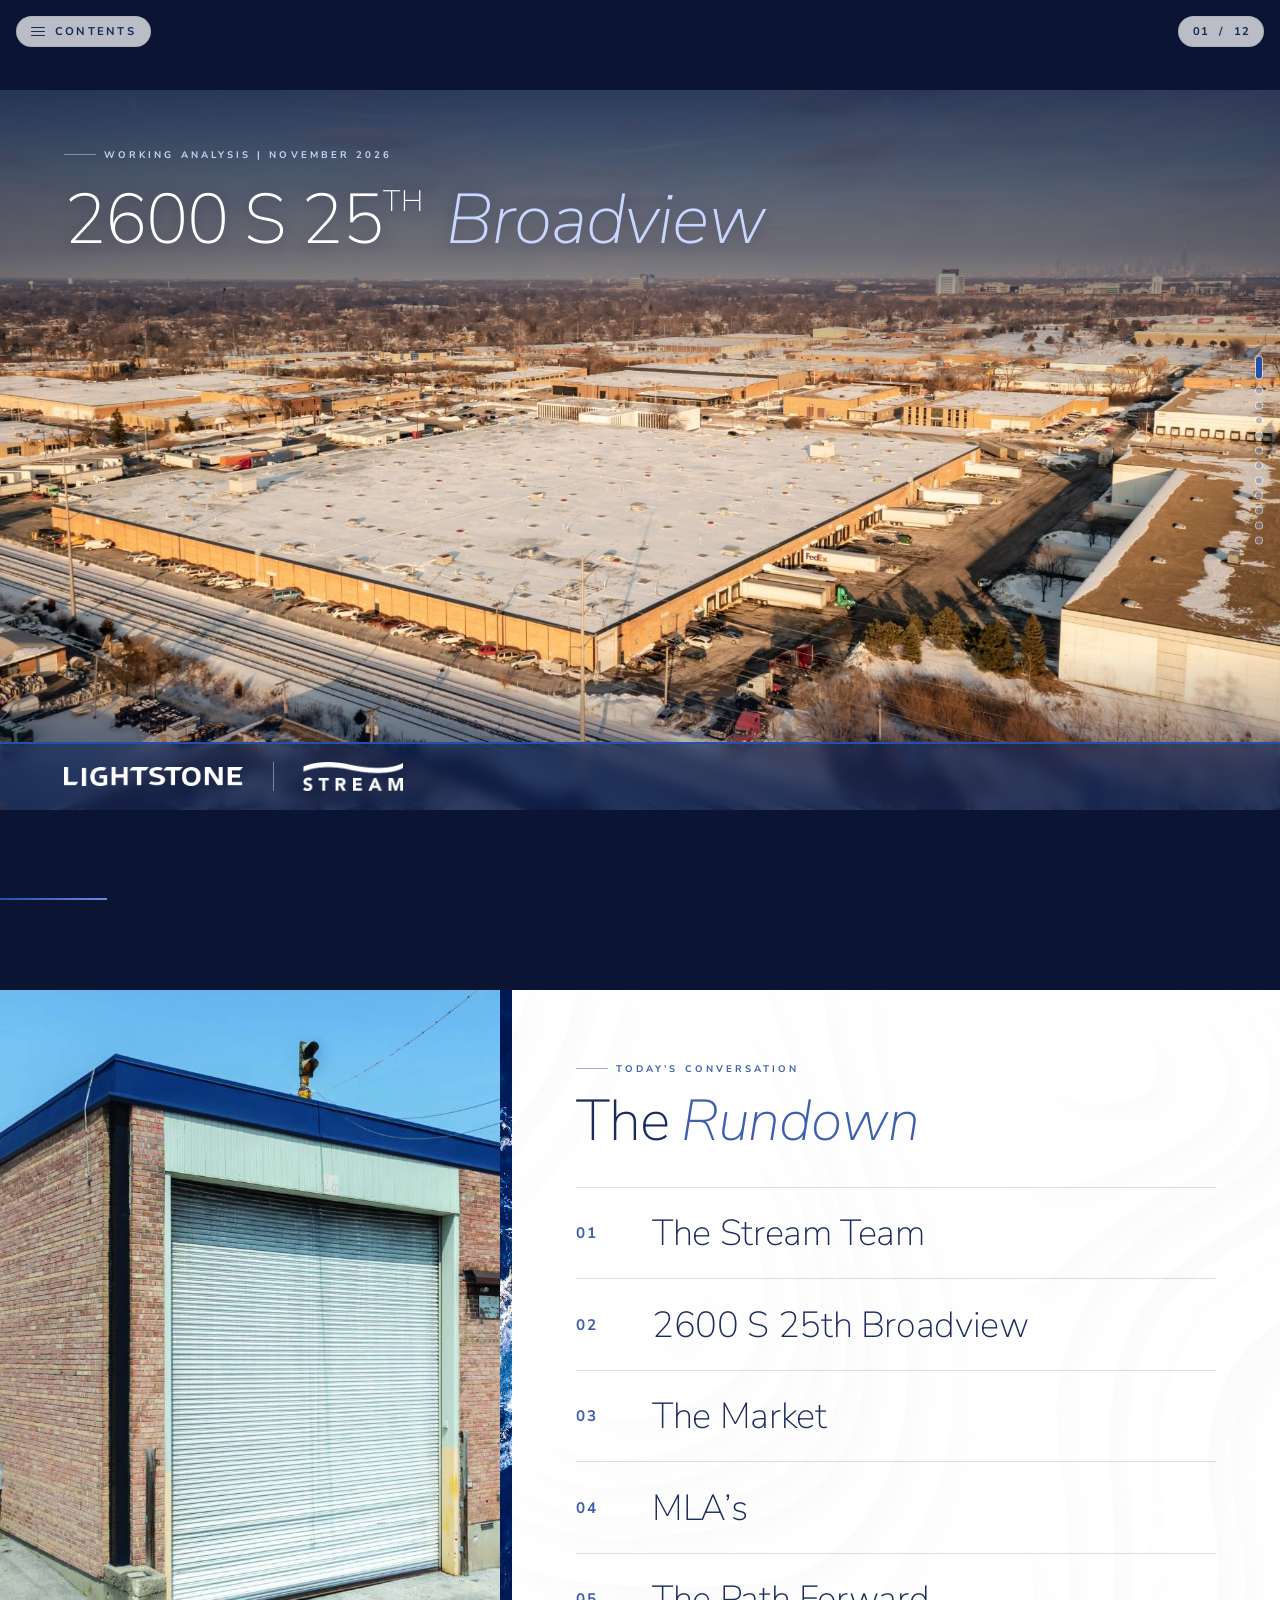
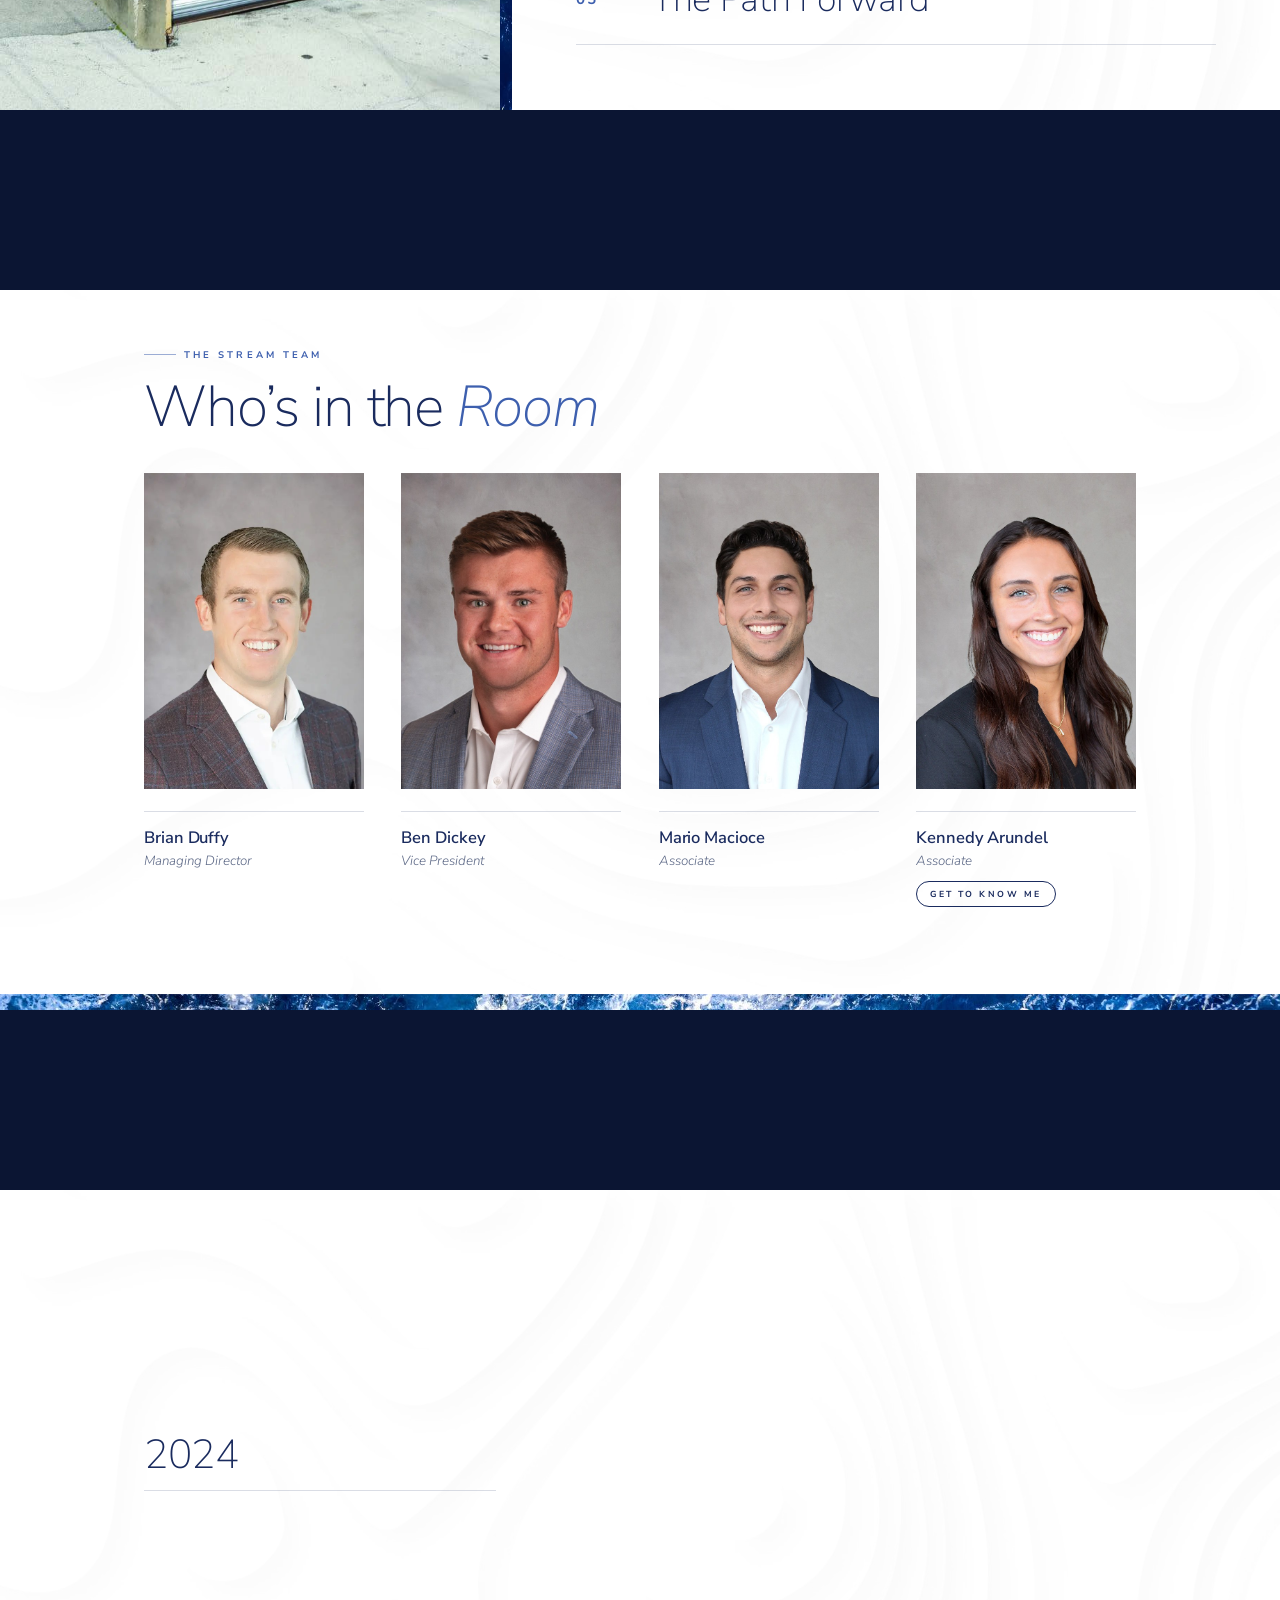
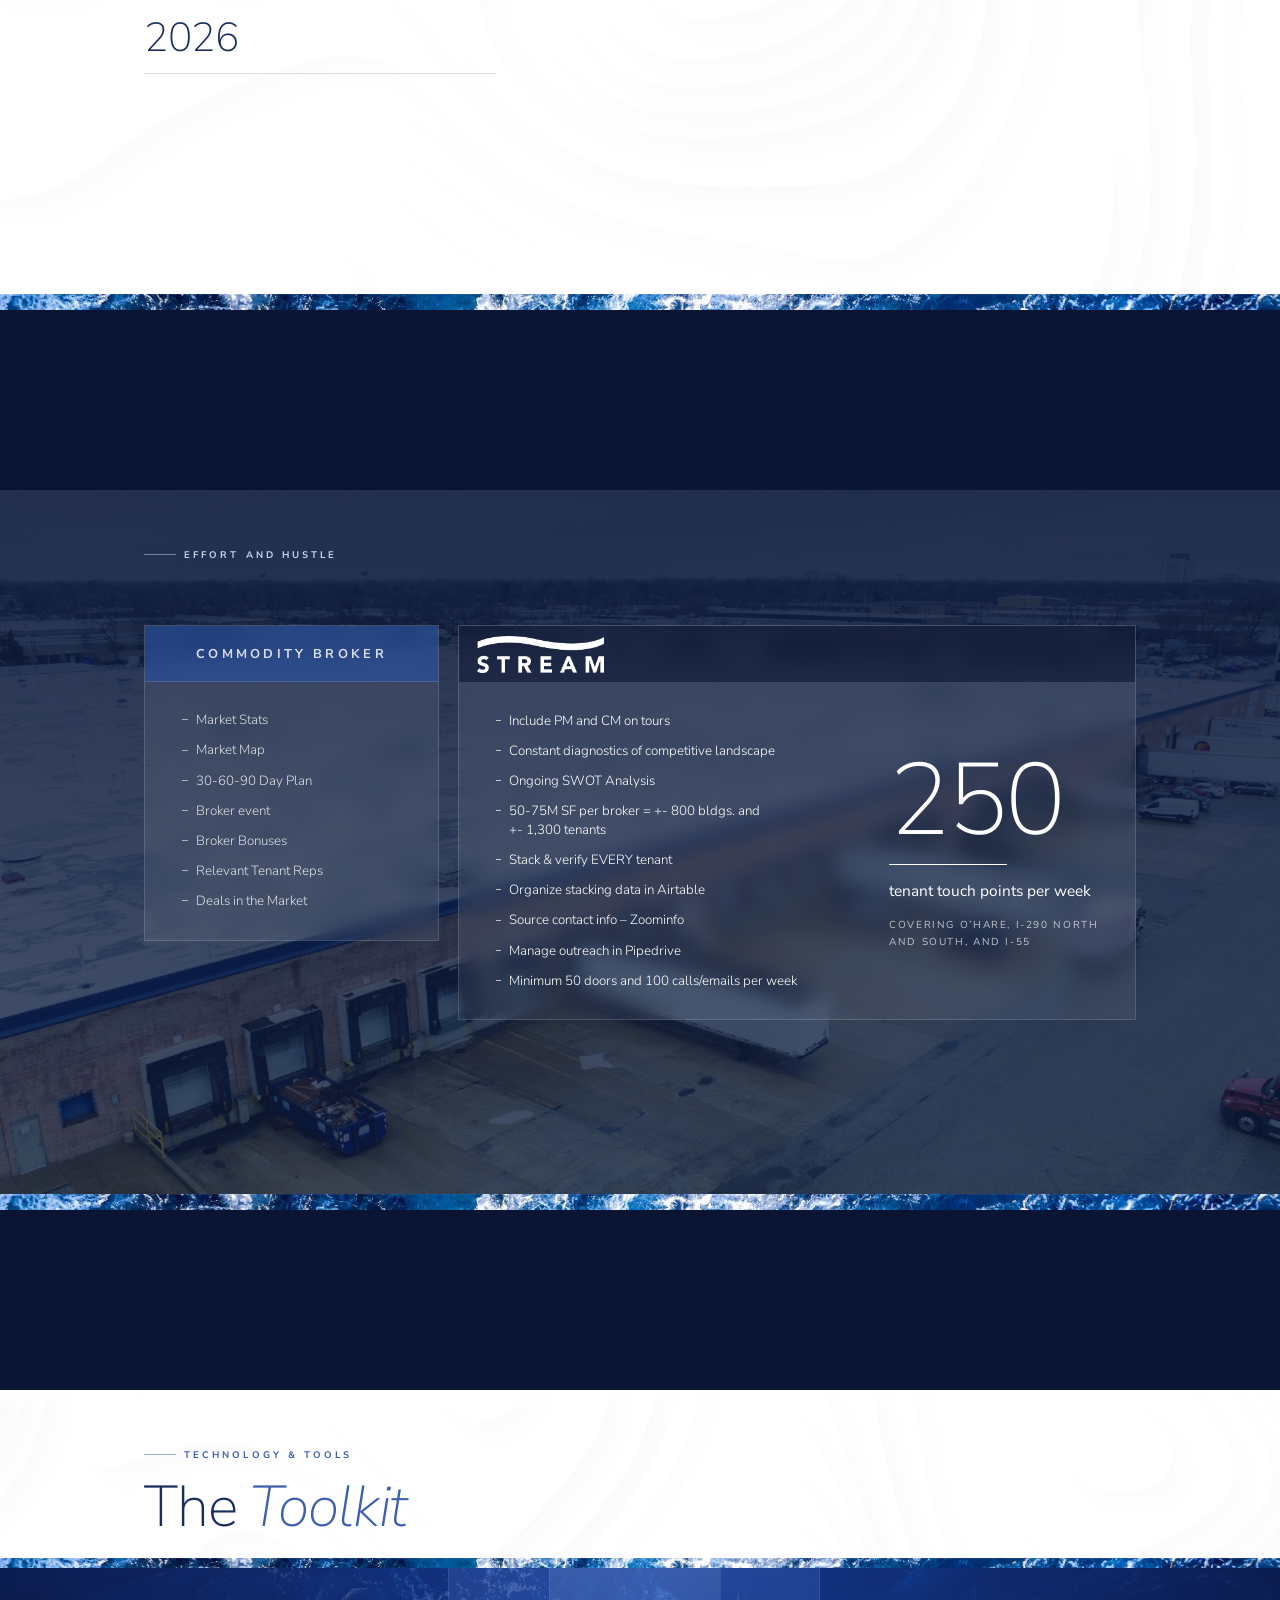
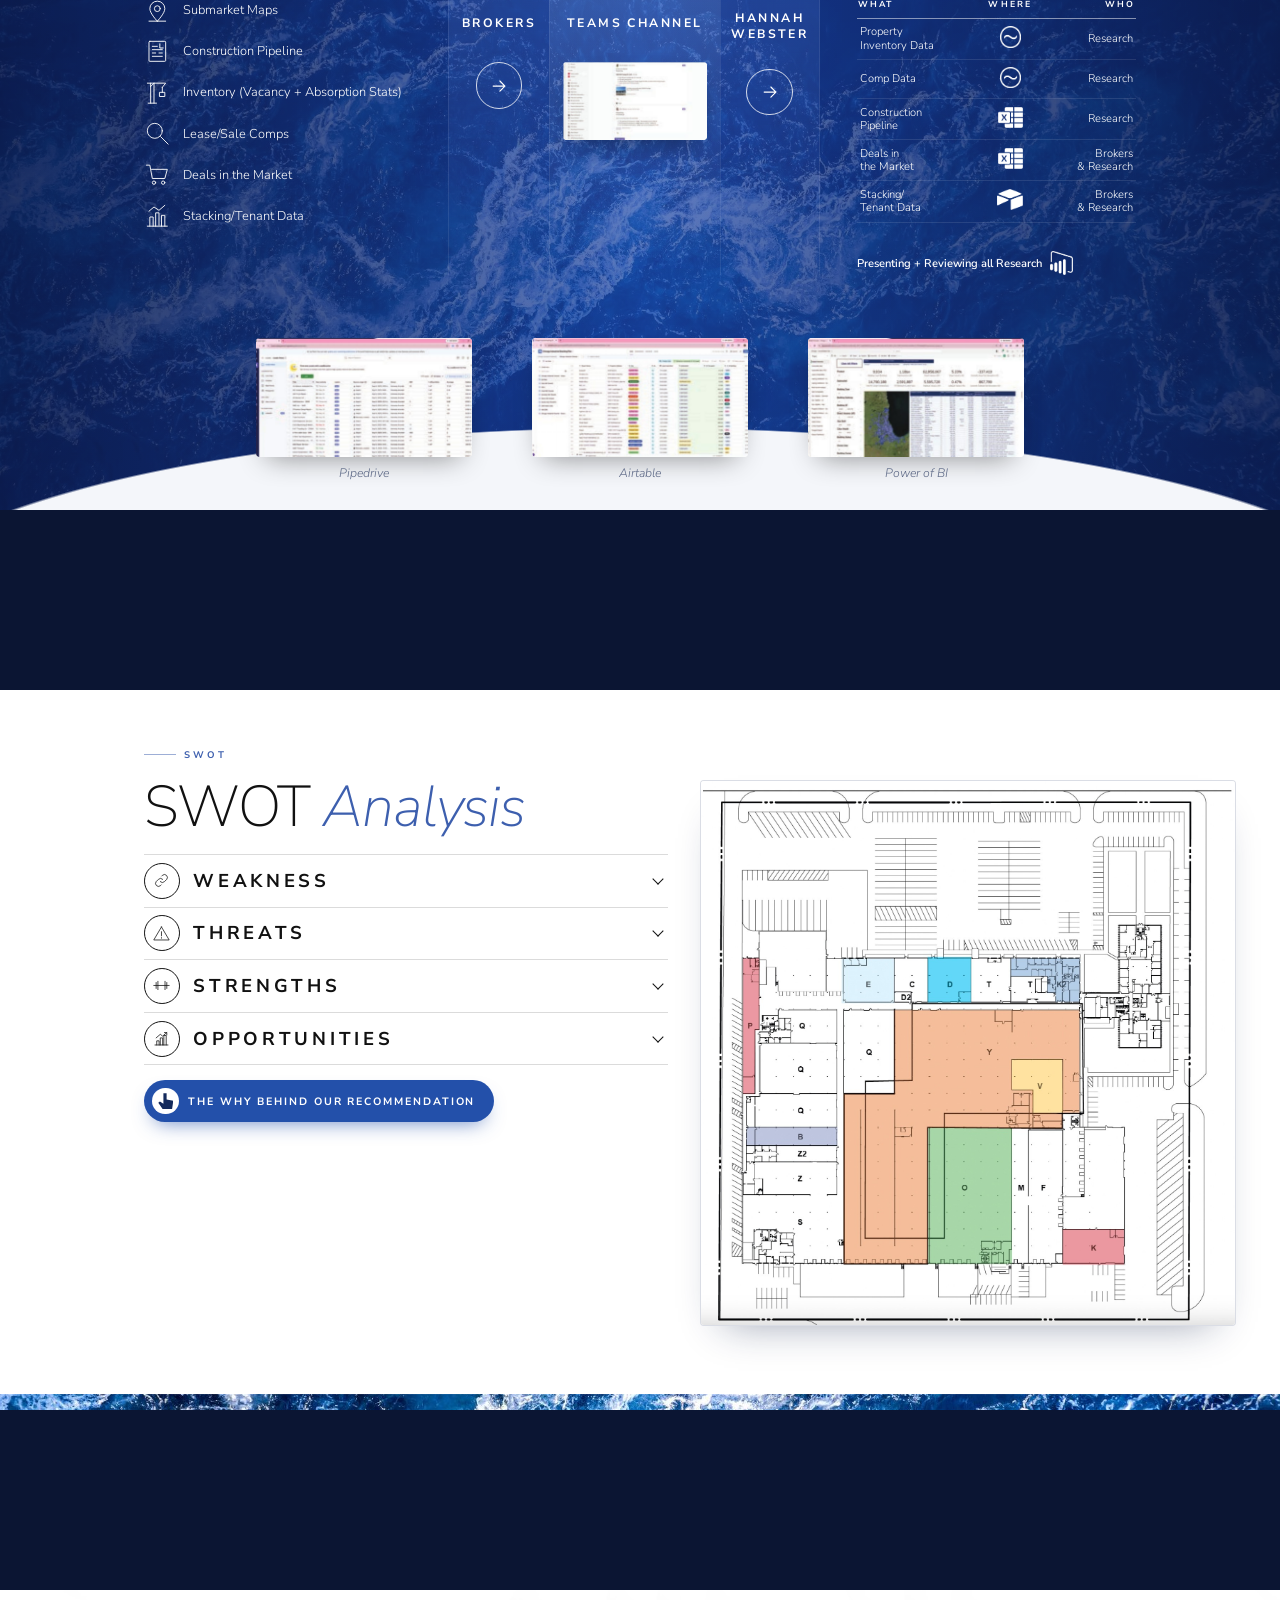
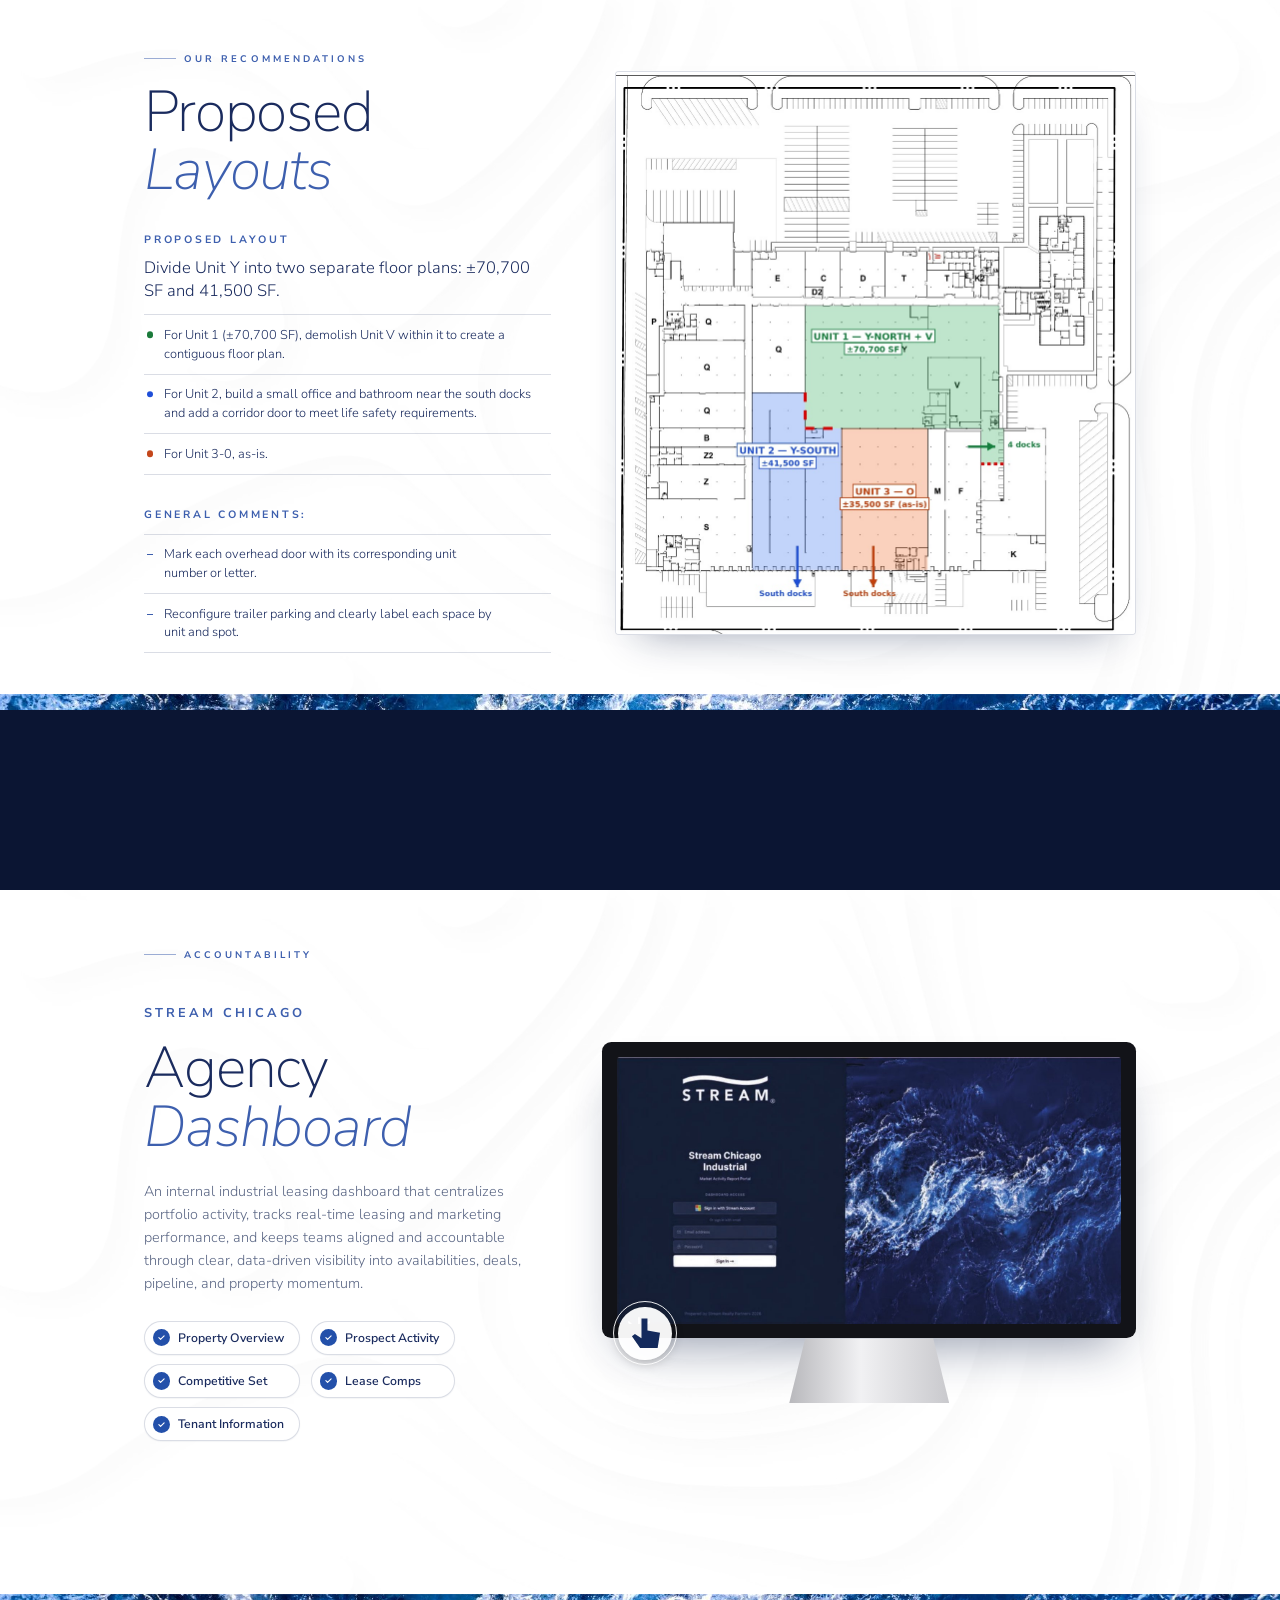
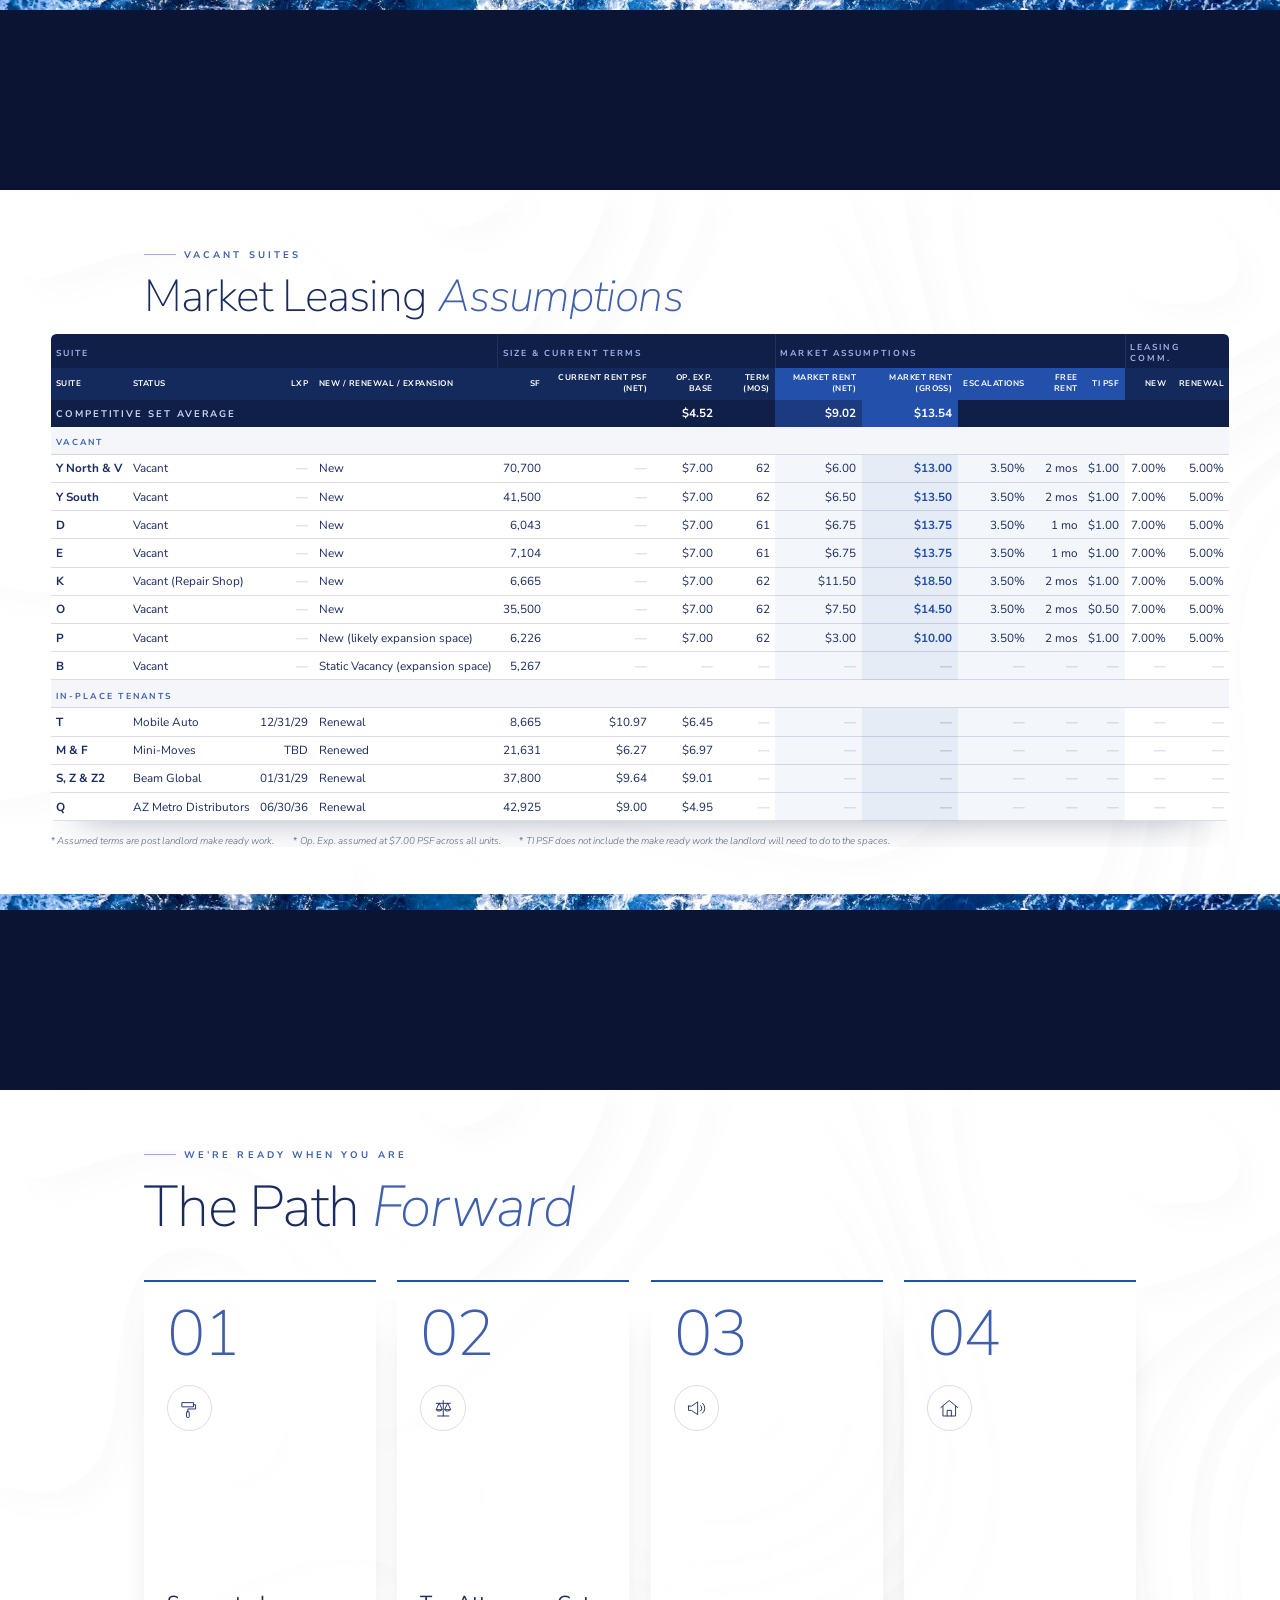
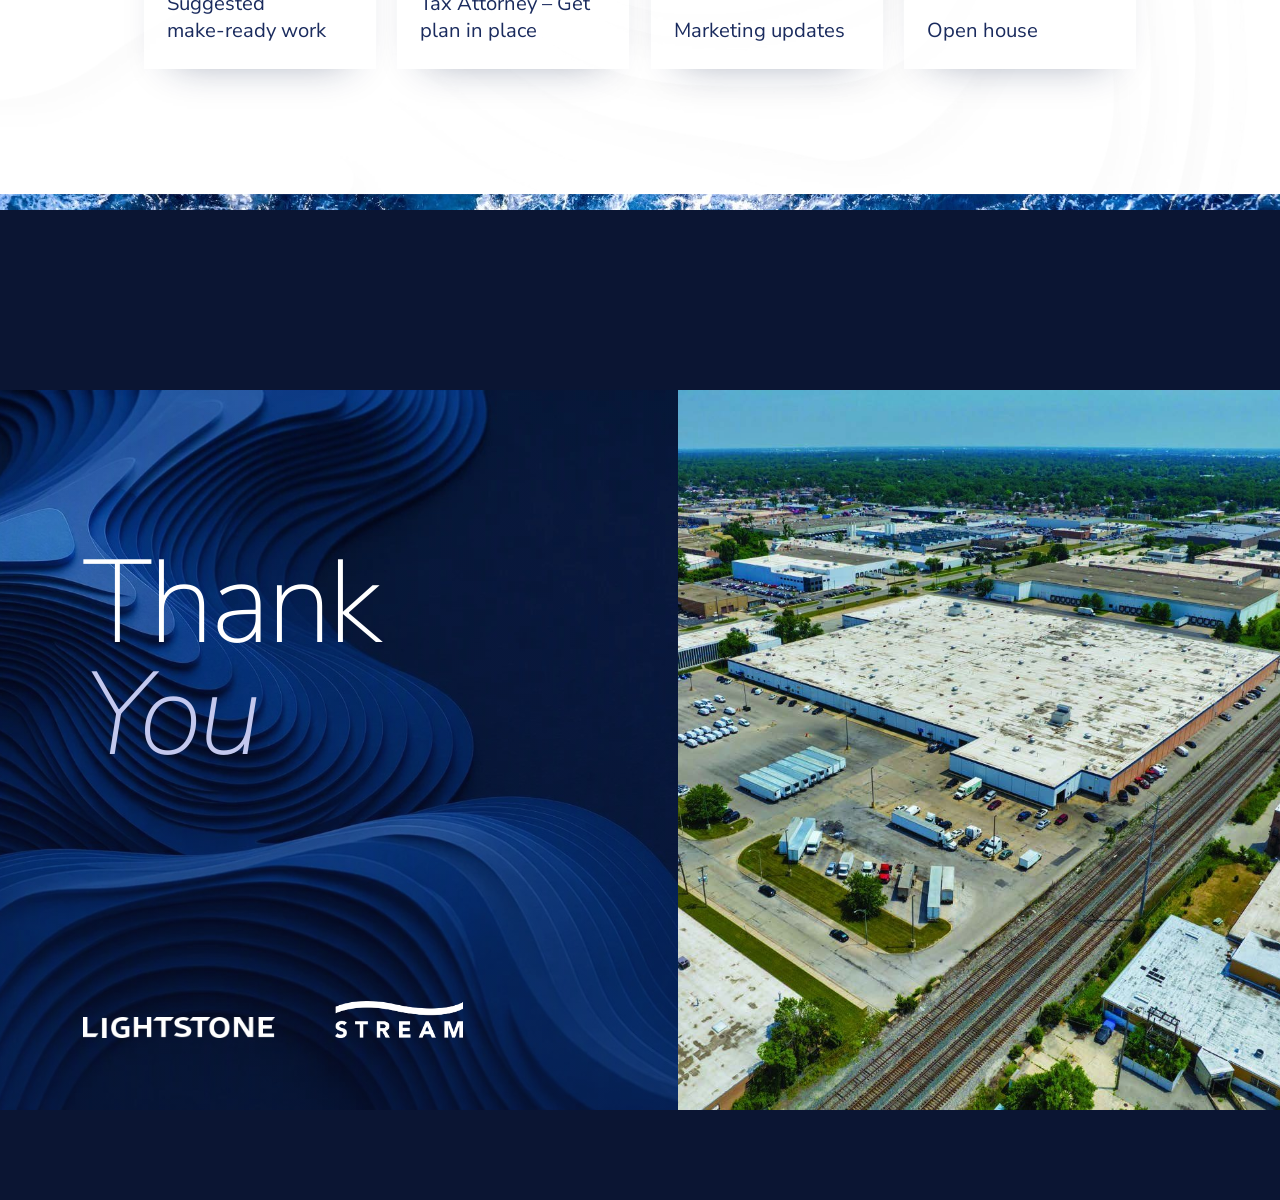
==== commit 3958b271: "Use Luke's headshot in the Investment Management ring Co-Authored-By: Claude Opus 5.5 <noreply@anthr" ====
--- a/presentations/2600-s-25th-broadview/index.html
+++ b/presentations/2600-s-25th-broadview/index.html
@@ -142,7 +142,7 @@
         </div>
         <!-- Ring labels are live text (SVG) over the photo circle so they stay sharp; paths follow each ring -->
         <figure class="numbers__org">
-          <img src="img/org-circle.webp?v=8" alt="Stream Chicago platform: Industrial Brokerage, Research &amp; Marketing, Property &amp; Construction Management, Development Services, Investment Management and National Investor Services" width="1658" height="1626" loading="lazy">
+          <img src="img/org-circle.webp?v=9" alt="Stream Chicago platform: Industrial Brokerage, Research &amp; Marketing, Property &amp; Construction Management, Development Services, Investment Management and National Investor Services" width="1658" height="1626" loading="lazy">
           <svg class="org__labels" viewBox="0 0 1658 1626" aria-hidden="true">
             <defs>
               <path id="ring-1" d="M1337.3 908.6 L1338.6 907.4 L1339.8 906.2 L1341.0 905.0 L1342.2 903.8 L1343.4 902.6 L1344.6 901.4 L1345.8 900.2 L1347.0 899.0 L1348.2 897.8 L1349.4 896.6 L1350.5 895.3 L1351.7 894.1 L1352.9 892.8 L1354.0 891.6 L1355.2 890.4 L1356.3 889.1 L1357.4 887.8 L1358.6 886.6 L1359.7 885.3 L1360.8 884.0 L1361.9 882.8 L1363.0 881.5 L1364.1 880.2 L1365.2 878.9 L1366.3 877.6 L1367.4 876.3 L1368.5 875.0 L1369.6 873.7 L1370.6 872.4 L1371.7 871.1 L1372.7 869.7 L1373.8 868.4 L1374.8 867.1 L1375.9 865.8 L1376.9 864.4 L1377.9 863.1 L1378.9 861.7 L1379.9 860.4 L1380.9 859.0 L1381.9 857.7 L1382.9 856.3 L1383.9 855.0 L1384.9 853.6 L1385.9 852.2 L1386.8 850.8 L1387.8 849.5 L1388.7 848.1 L1389.7 846.7 L1390.6 845.3 L1391.6 843.9 L1392.5 842.5 L1393.4 841.1 L1394.3 839.7 L1395.2 838.3 L1396.1 836.9 L1397.0 835.4 L1397.9 834.0 L1398.8 832.6 L1399.7 831.2 L1400.6 829.7 L1401.4 828.3 L1402.3 826.9 L1403.1 825.4 L1404.0 824.0 L1404.8 822.5 L1405.6 821.1 L1406.5 819.6 L1407.3 818.2 L1408.1 816.7 L1408.9 815.3 L1409.7 813.8 L1410.5 812.3 L1411.3 810.9 L1412.1 809.4 L1412.8 807.9 L1413.6 806.4 L1414.4 804.9 L1415.1 803.5 L1415.9 802.0 L1416.6 800.5 L1417.3 799.0 L1418.0 797.5 L1418.8 796.0 L1419.5 794.5 L1420.2 793.0 L1420.9 791.5 L1421.6 790.0 L1422.3 788.4 L1422.9 786.9 L1423.6 785.4 L1424.3 783.9 L1424.9 782.4 L1425.6 780.8 L1426.2 779.3 L1426.9 777.8 L1427.5 776.3 L1428.1 774.7 L1428.8 773.2 L1429.4 771.6 L1430.0 770.1 L1430.6 768.6 L1431.2 767.0 L1431.7 765.5 L1432.3 763.9 L1432.9 762.4 L1433.5 760.8 L1434.0 759.3 L1434.6 757.7 L1435.1 756.1 L1435.6 754.6 L1436.2 753.0 L1436.7 751.5 L1437.2 749.9 L1437.7 748.3 L1438.2 746.8 L1438.7 745.2 L1439.2 743.6 L1439.7 742.0 L1440.2 740.5 L1440.6 738.9 L1441.1 737.3 L1441.6 735.7 L1442.0 734.1 L1442.4 732.6 L1442.9 731.0 L1443.3 729.4 L1443.7 727.8 L1444.1 726.2 L1444.6 724.6 L1445.0 723.0 L1445.3 721.4 L1445.7 719.8 L1446.1 718.2 L1446.5 716.6 L1446.8 715.0 L1447.2 713.4 L1447.6 711.8 L1447.9 710.2 L1448.2 708.6 L1448.6 707.0 L1448.9 705.4 L1449.2 703.8 L1449.5 702.2 L1449.8 700.6 L1450.1 699.0 L1450.4 697.4 L1450.7 695.8 L1451.0 694.2 L1451.2 692.6 L1451.5 691.0 L1451.8 689.3 L1452.0 687.7 L1452.2 686.1 L1452.5 684.5 L1452.7 682.9 L1452.9 681.3 L1453.1 679.7 L1453.4 678.0 L1453.6 676.4 L1453.7 674.8 L1453.9 673.2 L1454.1 671.6 L1454.3 670.0 L1454.5 668.3 L1454.6 666.7 L1454.8 665.1 L1454.9 663.5 L1455.0 661.9 L1455.2 660.3 L1455.3 658.6 L1455.4 657.0 L1455.5 655.4 L1455.6 653.8 L1455.7 652.2 L1455.8 650.5 L1455.9 648.9 L1456.0 647.3 L1456.1 645.7 L1456.1 644.1 L1456.2 642.4 L1456.2 640.8 L1456.3 639.2 L1456.3 637.6 L1456.3 636.0 L1456.4 634.3 L1456.4 632.7 L1456.4 631.1 L1456.4 629.5 L1456.4 627.9 L1456.4 626.3 L1456.3 624.6 L1456.3 623.0 L1456.3 621.4 L1456.2 619.8 L1456.2 618.2 L1456.2 616.6 L1456.1 615.0 L1456.0 613.4 L1456.0 611.7 L1455.9 610.1 L1455.8 608.5 L1455.7 606.9 L1455.6 605.3 L1455.5 603.7 L1455.4 602.1 L1455.3 600.5 L1455.1 598.9 L1455.0 597.3 L1454.9 595.7 L1454.7 594.1 L1454.6 592.5 L1454.4 590.9 L1454.2 589.3 L1454.1 587.7 L1453.9 586.1 L1453.7 584.5 L1453.5 582.9 L1453.3 581.3 L1453.1 579.7 L1452.9 578.1 L1452.7 576.5 L1452.5 574.9 L1452.2 573.3 L1452.0 571.8 L1451.7 570.2 L1451.5 568.6 L1451.2 567.0 L1451.0 565.4 L1450.7 563.9 L1450.4 562.3 L1450.1 560.7 L1449.8 559.1 L1449.5 557.6 L1449.2 556.0 L1448.9 554.4 L1448.6 552.8 L1448.3 551.3 L1448.0 549.7 L1447.6 548.2 L1447.3 546.6 L1446.9 545.0 L1446.6 543.5 L1446.2 541.9 L1445.9 540.4 L1445.5 538.8 L1445.1 537.3 L1444.7 535.7 L1444.3 534.2 L1443.9 532.6 L1443.5 531.1 L1443.1 529.5 L1442.7 528.0 L1442.3 526.5 L1441.8 524.9 L1441.4 523.4 L1440.9 521.9 L1440.5 520.3 L1440.0 518.8 L1439.6 517.3 L1439.1 515.8 L1438.6 514.2 L1438.2 512.7 L1437.7 511.2 L1437.2 509.7 L1436.7 508.2 L1436.2 506.7 L1435.7 505.2 L1435.1 503.7 L1434.6 502.2 L1434.1 500.7 L1433.5 499.2 L1433.0 497.7 L1432.5 496.2 L1431.9 494.7 L1431.3 493.2 L1430.8 491.7 L1430.2 490.3 L1429.6 488.8 L1429.0 487.3 L1428.5 485.8 L1427.9 484.4 L1427.3 482.9 L1426.6 481.4 L1426.0 480.0 L1425.4 478.5 L1424.8 477.0 L1424.2 475.6 L1423.5 474.1"/>
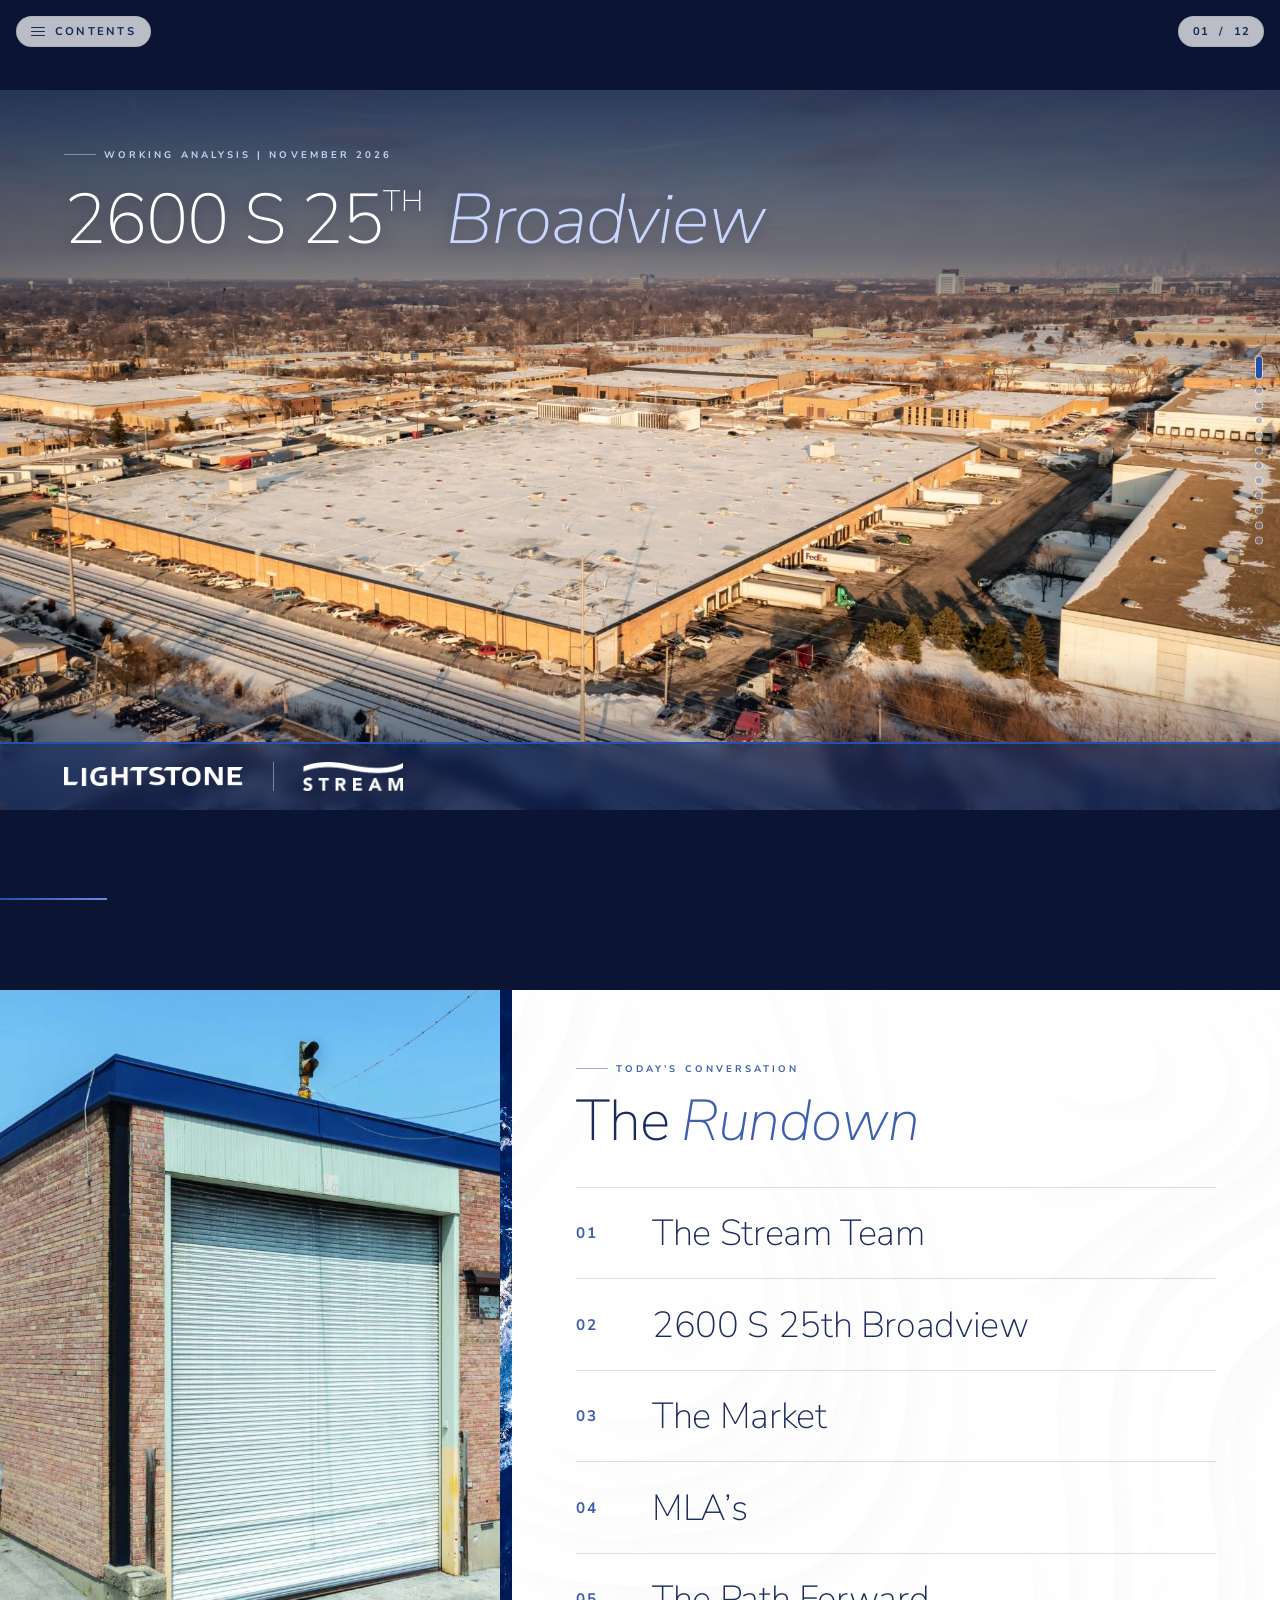
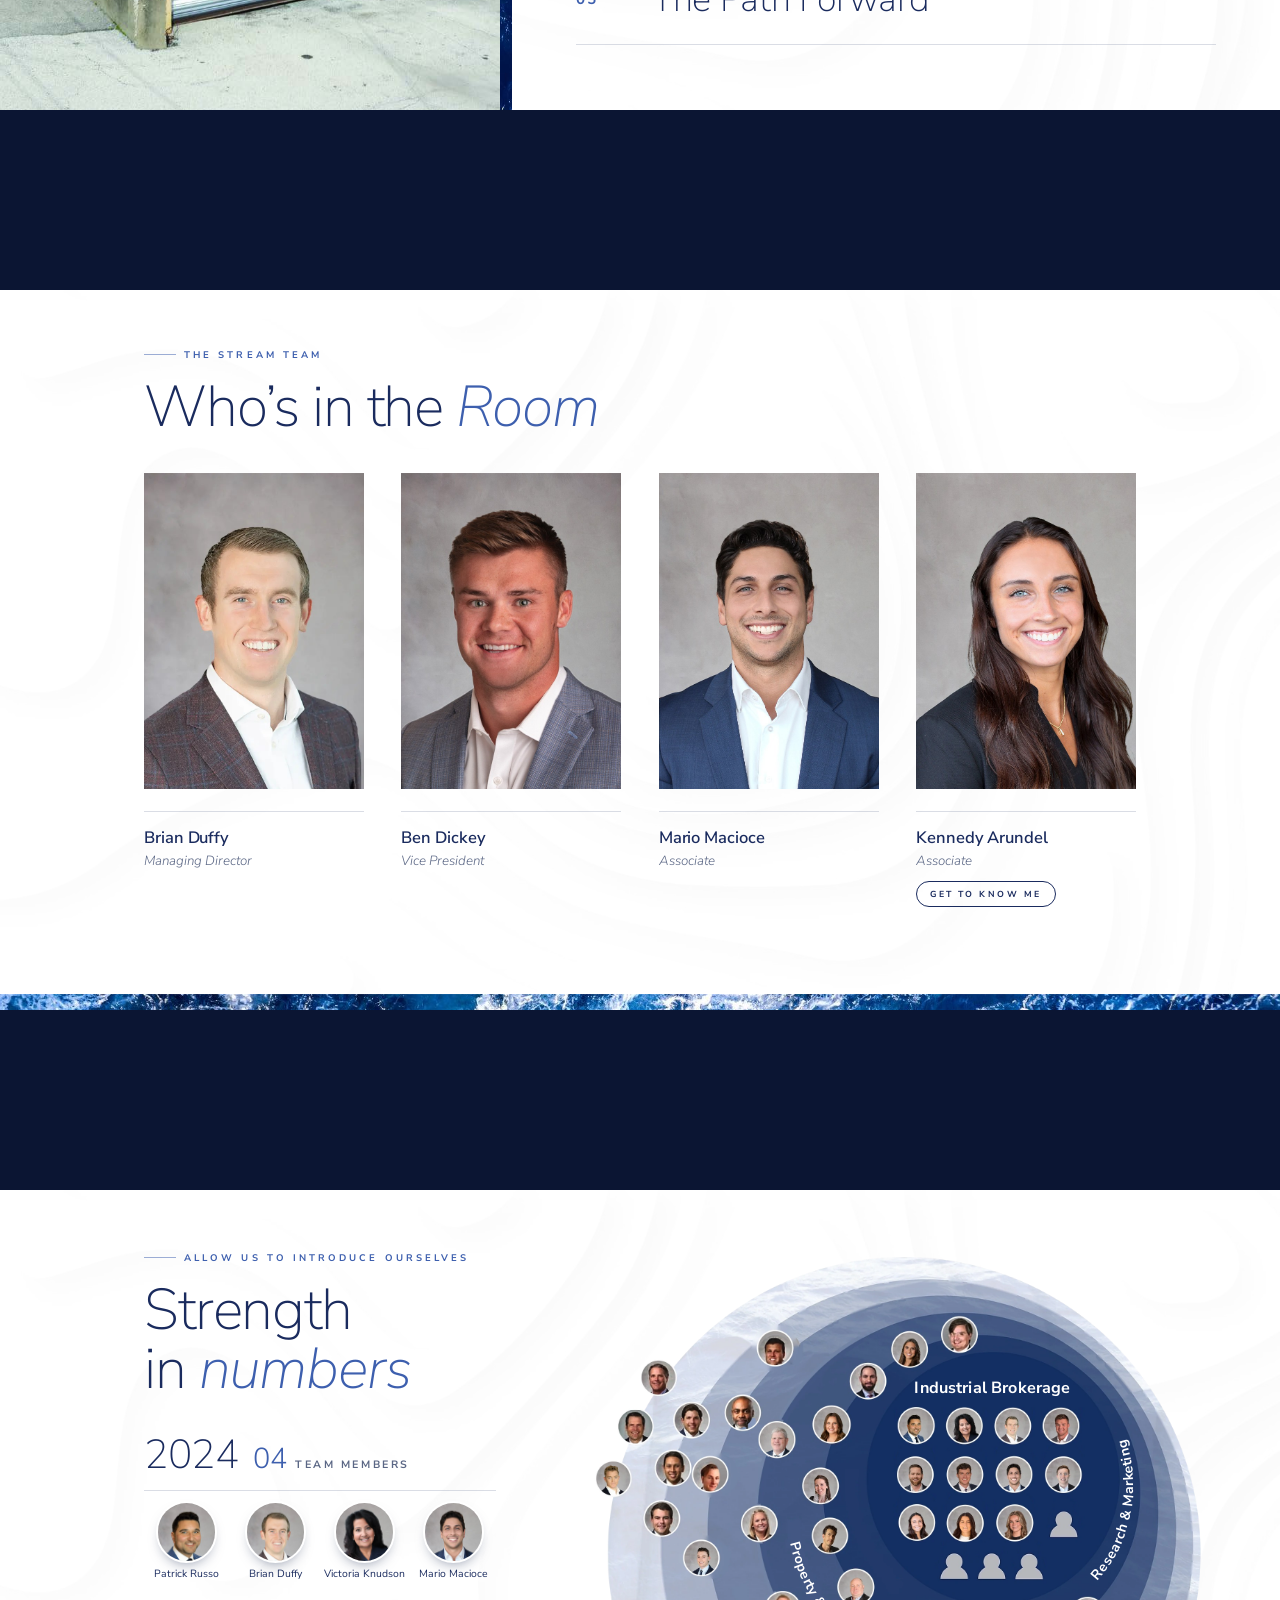
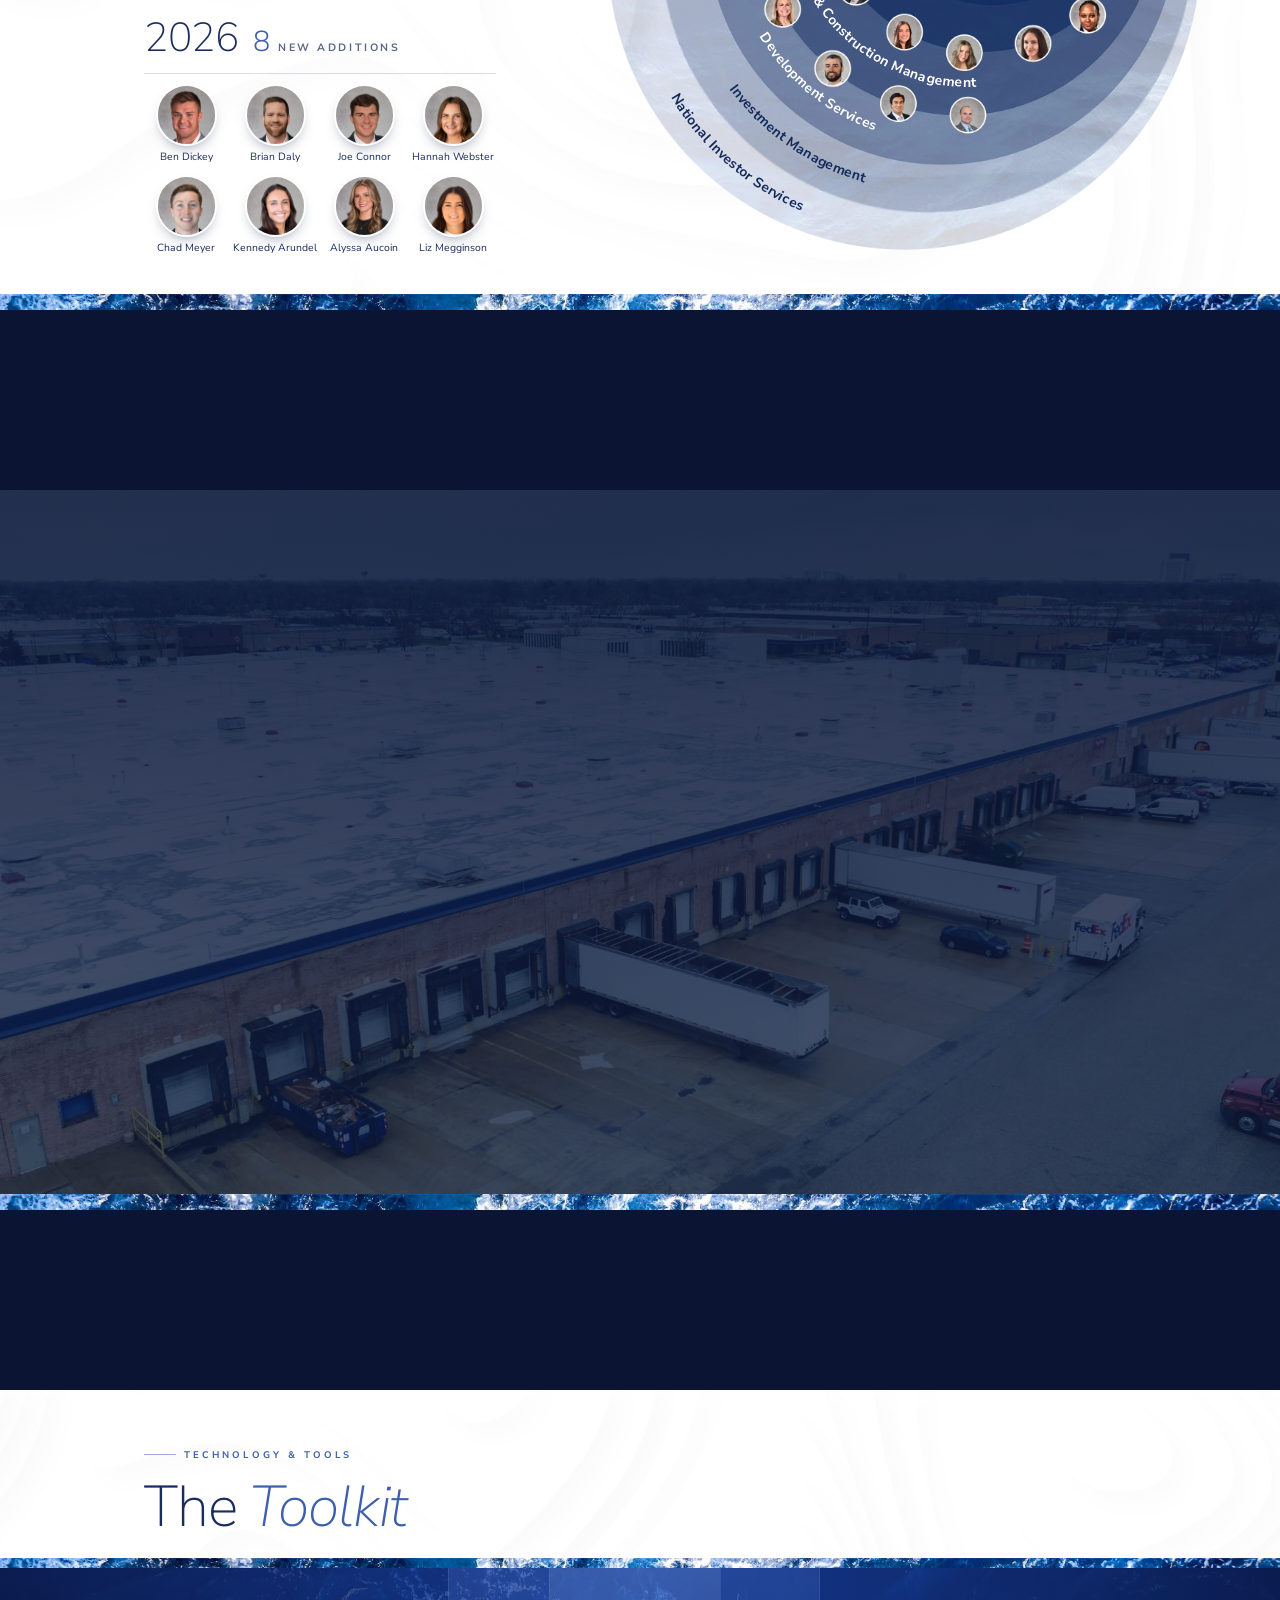
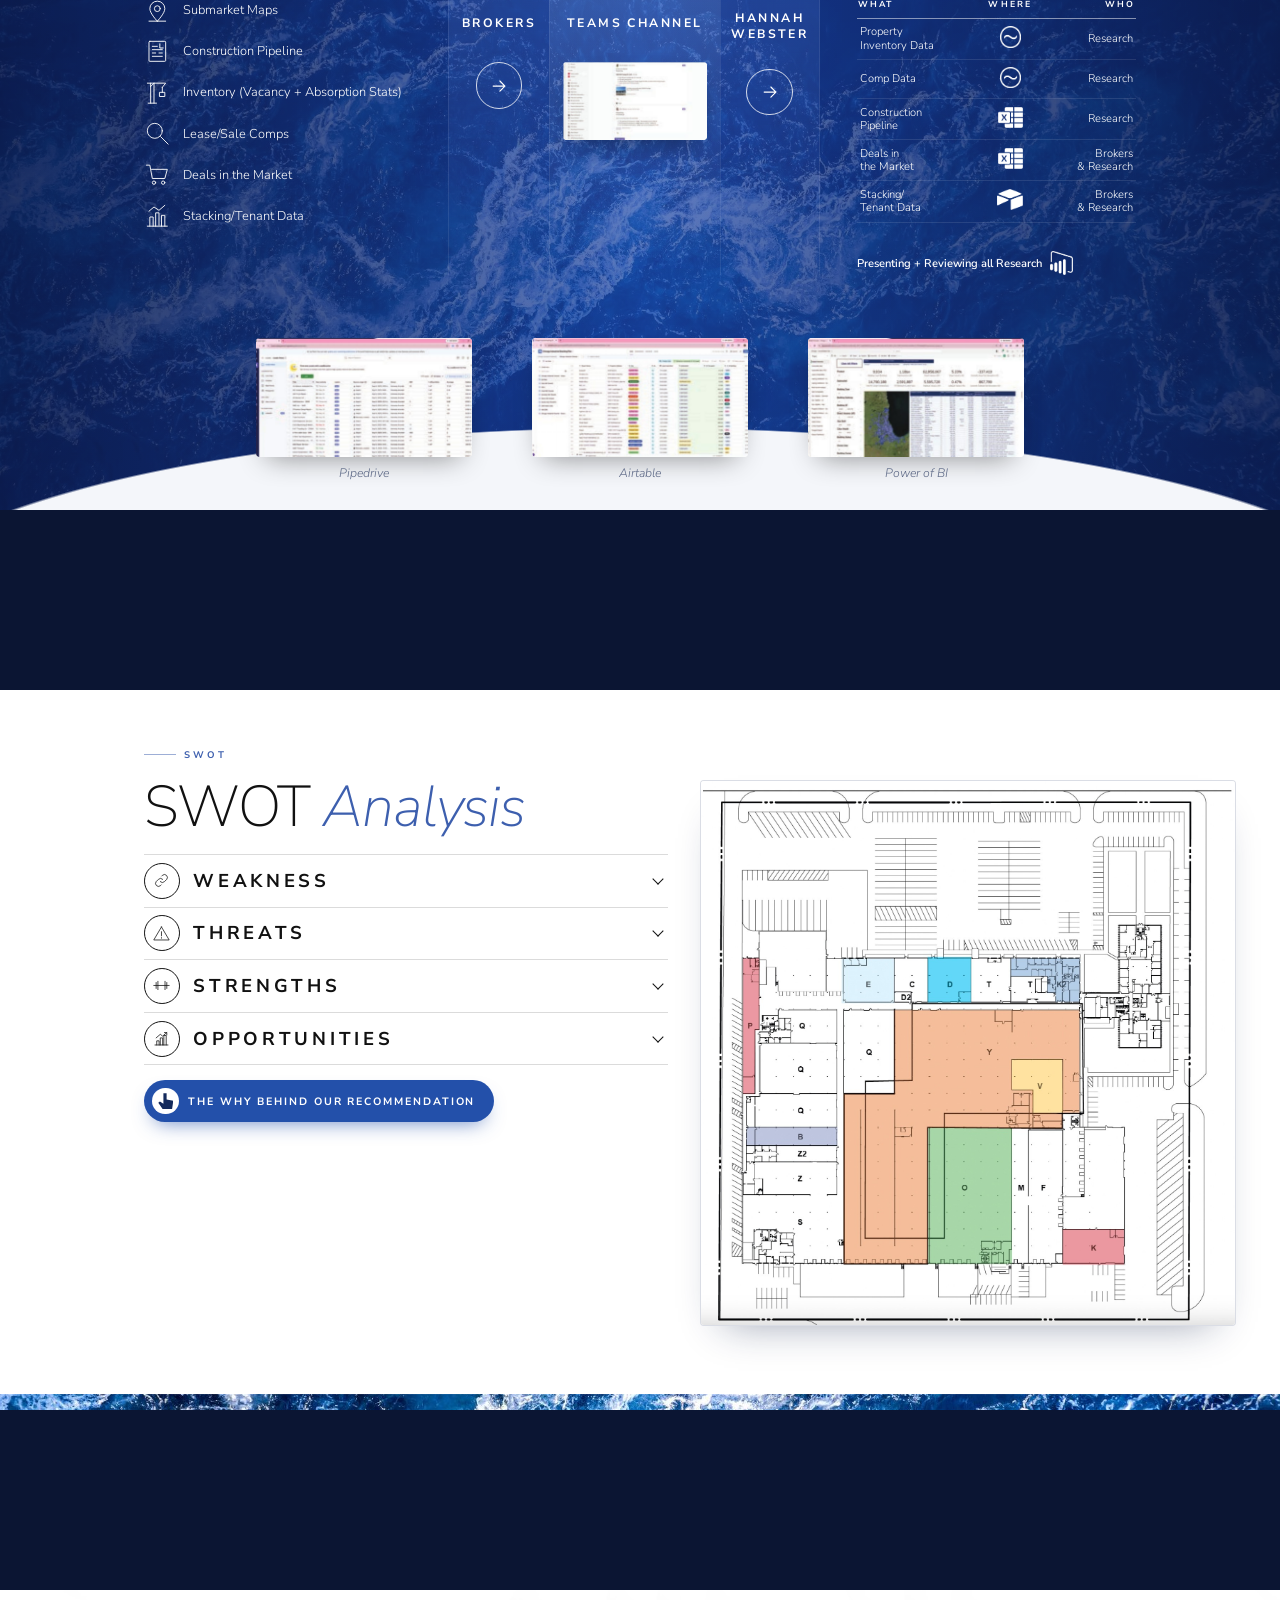
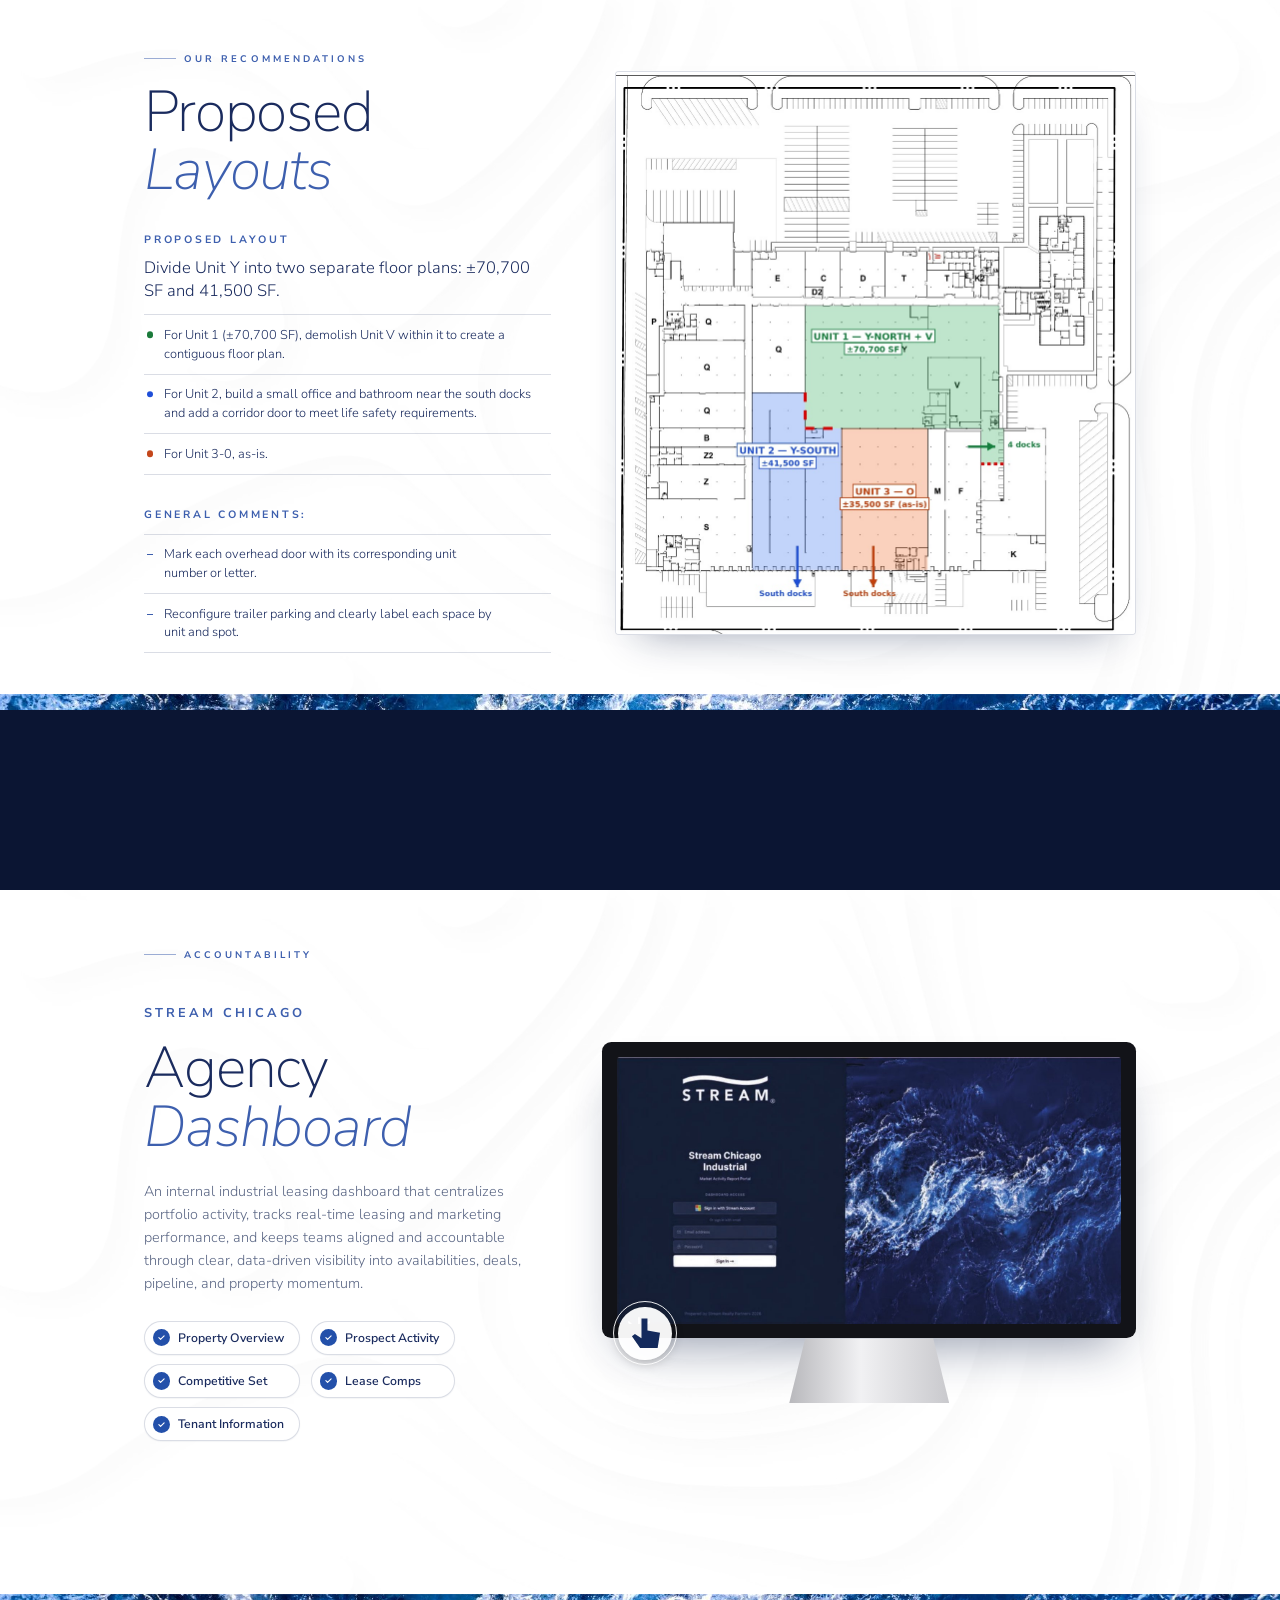
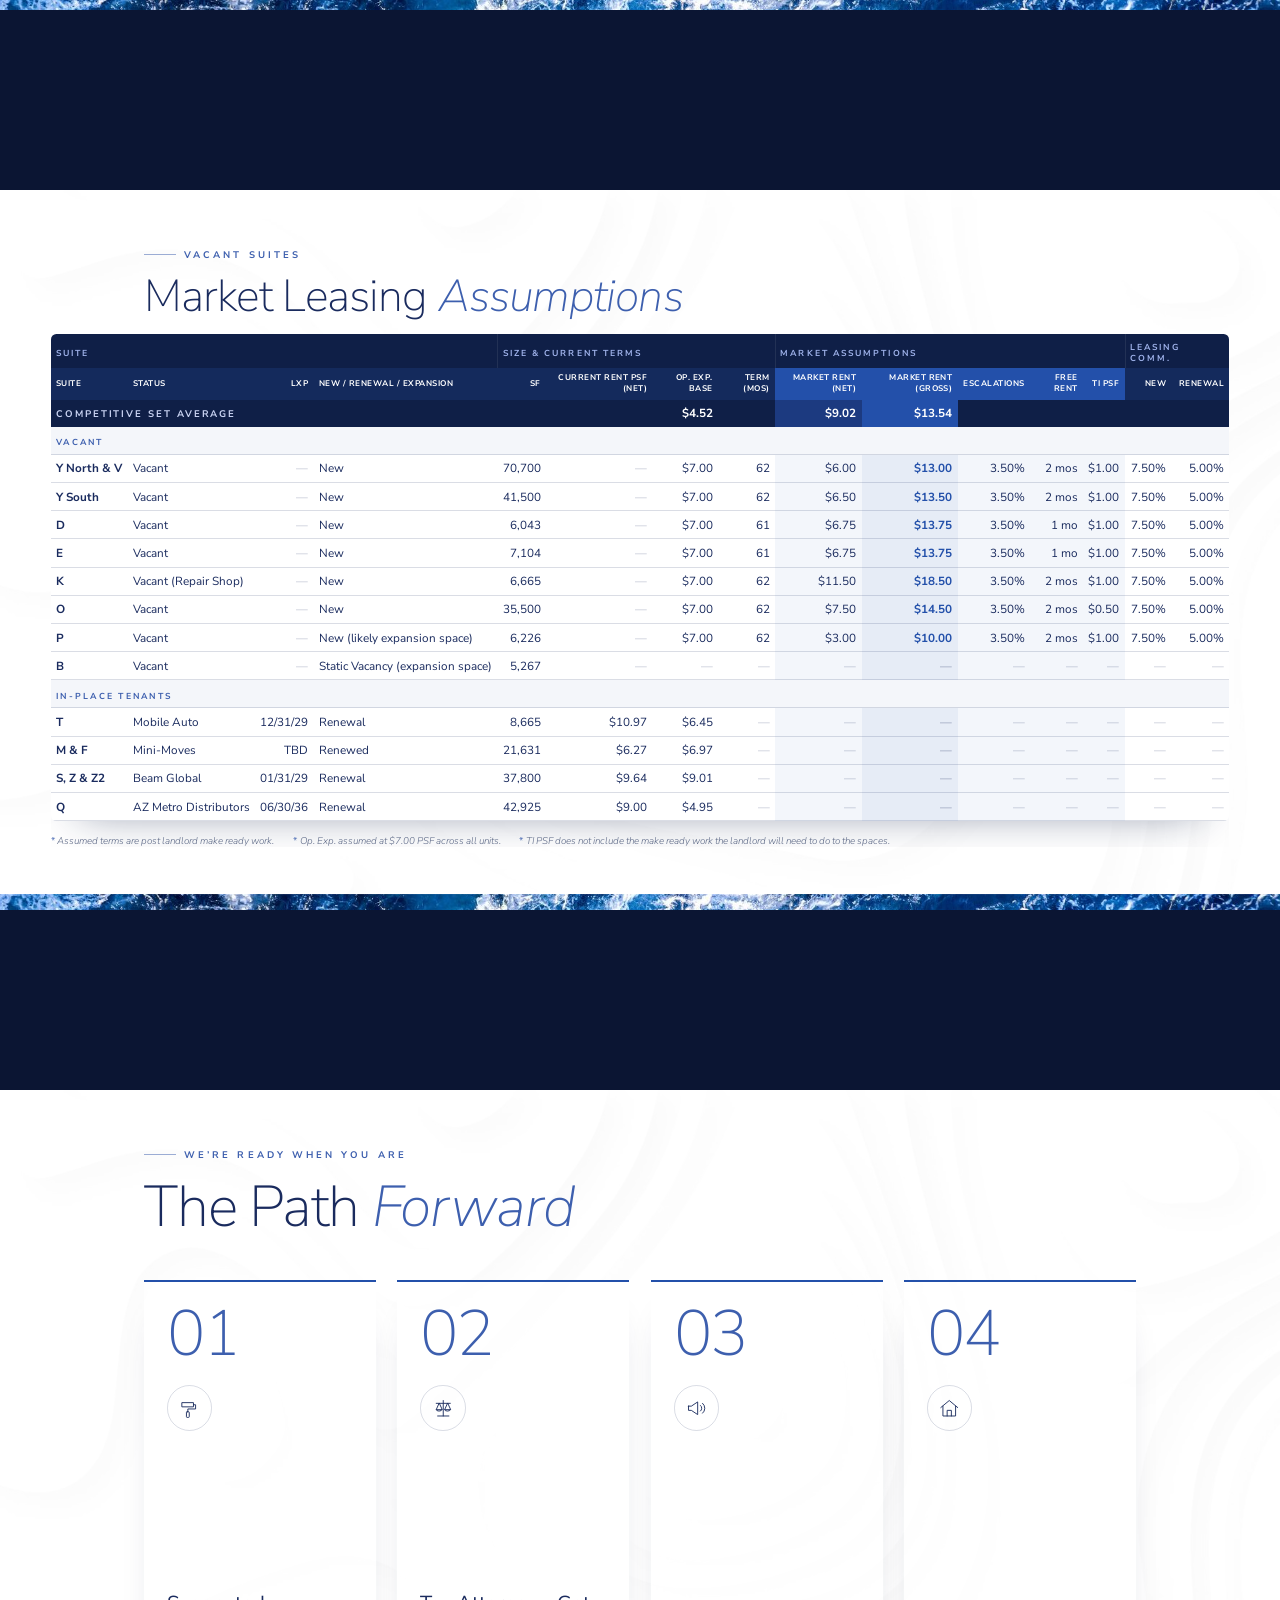
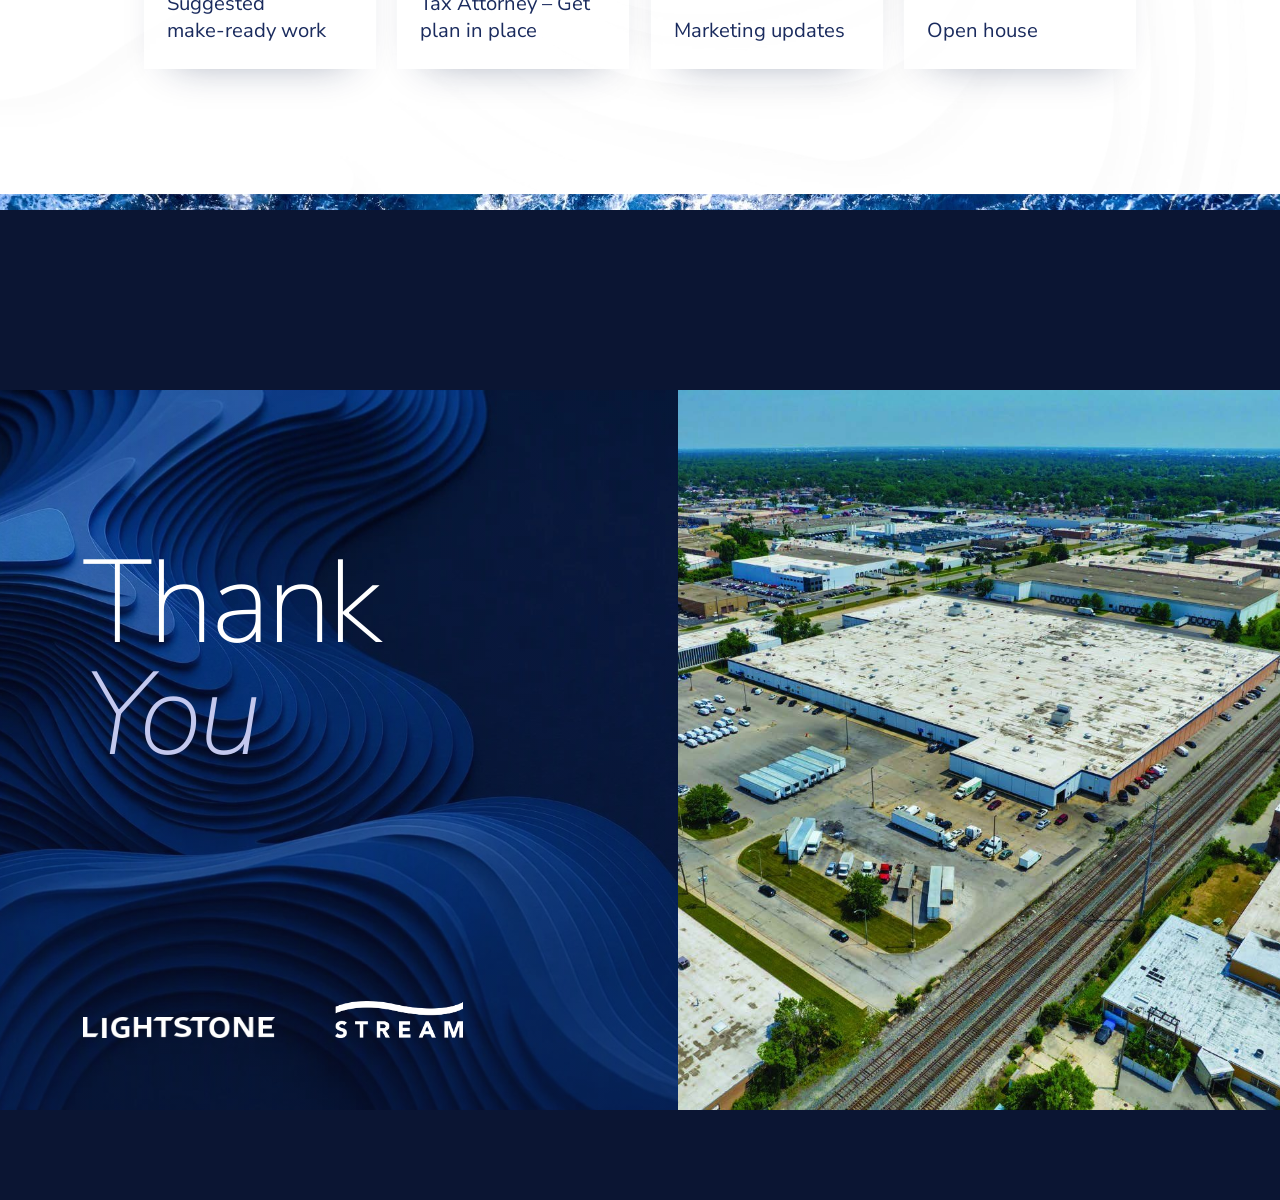
==== commit 22f69759: "Set new-lease commission to 7.5% on the MLA table Co-Authored-By: Claude Opus 5.5 <noreply@anthropic" ====
--- a/presentations/2600-s-25th-broadview/index.html
+++ b/presentations/2600-s-25th-broadview/index.html
@@ -9,7 +9,7 @@
   <link rel="preconnect" href="https://fonts.gstatic.com" crossorigin>
   <link href="https://fonts.googleapis.com/css2?family=Nunito+Sans:ital,opsz,wght@0,6..12,200;0,6..12,300;0,6..12,400;0,6..12,600;0,6..12,700;0,6..12,800;1,6..12,200;1,6..12,300;1,6..12,400&display=swap" rel="stylesheet">
   <!-- Bump ?v= on deck.css and deck.js with each update so browsers fetch the new files -->
-  <link rel="stylesheet" href="deck.css?v=2026-11-04.3">
+  <link rel="stylesheet" href="deck.css?v=2026-11-04.4">
 </head>
 <body>
   <!-- Deck chrome: menu, slide counter, dot nav, progress -->
@@ -429,13 +429,13 @@
             </tbody>
             <tbody>
               <tr class="mla__section"><th colspan="15" scope="rowgroup">Vacant</th></tr>
-            <tr><th scope="row">Y North &amp; V</th><td>Vacant</td><td class="num"><span class="mla__na">—</span></td><td>New</td><td class="num">70,700</td><td class="num"><span class="mla__na">—</span></td><td class="num">$7.00</td><td class="num">62</td><td class="num mkt">$6.00</td><td class="num mkt mkt--key">$13.00</td><td class="num mkt">3.50%</td><td class="num mkt">2 mos</td><td class="num mkt">$1.00</td><td class="num">7.00%</td><td class="num">5.00%</td></tr>
-            <tr><th scope="row">Y South</th><td>Vacant</td><td class="num"><span class="mla__na">—</span></td><td>New</td><td class="num">41,500</td><td class="num"><span class="mla__na">—</span></td><td class="num">$7.00</td><td class="num">62</td><td class="num mkt">$6.50</td><td class="num mkt mkt--key">$13.50</td><td class="num mkt">3.50%</td><td class="num mkt">2 mos</td><td class="num mkt">$1.00</td><td class="num">7.00%</td><td class="num">5.00%</td></tr>
-            <tr><th scope="row">D</th><td>Vacant</td><td class="num"><span class="mla__na">—</span></td><td>New</td><td class="num">6,043</td><td class="num"><span class="mla__na">—</span></td><td class="num">$7.00</td><td class="num">61</td><td class="num mkt">$6.75</td><td class="num mkt mkt--key">$13.75</td><td class="num mkt">3.50%</td><td class="num mkt">1 mo</td><td class="num mkt">$1.00</td><td class="num">7.00%</td><td class="num">5.00%</td></tr>
-            <tr><th scope="row">E</th><td>Vacant</td><td class="num"><span class="mla__na">—</span></td><td>New</td><td class="num">7,104</td><td class="num"><span class="mla__na">—</span></td><td class="num">$7.00</td><td class="num">61</td><td class="num mkt">$6.75</td><td class="num mkt mkt--key">$13.75</td><td class="num mkt">3.50%</td><td class="num mkt">1 mo</td><td class="num mkt">$1.00</td><td class="num">7.00%</td><td class="num">5.00%</td></tr>
-            <tr><th scope="row">K</th><td>Vacant (Repair Shop)</td><td class="num"><span class="mla__na">—</span></td><td>New</td><td class="num">6,665</td><td class="num"><span class="mla__na">—</span></td><td class="num">$7.00</td><td class="num">62</td><td class="num mkt">$11.50</td><td class="num mkt mkt--key">$18.50</td><td class="num mkt">3.50%</td><td class="num mkt">2 mos</td><td class="num mkt">$1.00</td><td class="num">7.00%</td><td class="num">5.00%</td></tr>
-            <tr><th scope="row">O</th><td>Vacant</td><td class="num"><span class="mla__na">—</span></td><td>New</td><td class="num">35,500</td><td class="num"><span class="mla__na">—</span></td><td class="num">$7.00</td><td class="num">62</td><td class="num mkt">$7.50</td><td class="num mkt mkt--key">$14.50</td><td class="num mkt">3.50%</td><td class="num mkt">2 mos</td><td class="num mkt">$0.50</td><td class="num">7.00%</td><td class="num">5.00%</td></tr>
-            <tr><th scope="row">P</th><td>Vacant</td><td class="num"><span class="mla__na">—</span></td><td>New (likely expansion space)</td><td class="num">6,226</td><td class="num"><span class="mla__na">—</span></td><td class="num">$7.00</td><td class="num">62</td><td class="num mkt">$3.00</td><td class="num mkt mkt--key">$10.00</td><td class="num mkt">3.50%</td><td class="num mkt">2 mos</td><td class="num mkt">$1.00</td><td class="num">7.00%</td><td class="num">5.00%</td></tr>
+            <tr><th scope="row">Y North &amp; V</th><td>Vacant</td><td class="num"><span class="mla__na">—</span></td><td>New</td><td class="num">70,700</td><td class="num"><span class="mla__na">—</span></td><td class="num">$7.00</td><td class="num">62</td><td class="num mkt">$6.00</td><td class="num mkt mkt--key">$13.00</td><td class="num mkt">3.50%</td><td class="num mkt">2 mos</td><td class="num mkt">$1.00</td><td class="num">7.50%</td><td class="num">5.00%</td></tr>
+            <tr><th scope="row">Y South</th><td>Vacant</td><td class="num"><span class="mla__na">—</span></td><td>New</td><td class="num">41,500</td><td class="num"><span class="mla__na">—</span></td><td class="num">$7.00</td><td class="num">62</td><td class="num mkt">$6.50</td><td class="num mkt mkt--key">$13.50</td><td class="num mkt">3.50%</td><td class="num mkt">2 mos</td><td class="num mkt">$1.00</td><td class="num">7.50%</td><td class="num">5.00%</td></tr>
+            <tr><th scope="row">D</th><td>Vacant</td><td class="num"><span class="mla__na">—</span></td><td>New</td><td class="num">6,043</td><td class="num"><span class="mla__na">—</span></td><td class="num">$7.00</td><td class="num">61</td><td class="num mkt">$6.75</td><td class="num mkt mkt--key">$13.75</td><td class="num mkt">3.50%</td><td class="num mkt">1 mo</td><td class="num mkt">$1.00</td><td class="num">7.50%</td><td class="num">5.00%</td></tr>
+            <tr><th scope="row">E</th><td>Vacant</td><td class="num"><span class="mla__na">—</span></td><td>New</td><td class="num">7,104</td><td class="num"><span class="mla__na">—</span></td><td class="num">$7.00</td><td class="num">61</td><td class="num mkt">$6.75</td><td class="num mkt mkt--key">$13.75</td><td class="num mkt">3.50%</td><td class="num mkt">1 mo</td><td class="num mkt">$1.00</td><td class="num">7.50%</td><td class="num">5.00%</td></tr>
+            <tr><th scope="row">K</th><td>Vacant (Repair Shop)</td><td class="num"><span class="mla__na">—</span></td><td>New</td><td class="num">6,665</td><td class="num"><span class="mla__na">—</span></td><td class="num">$7.00</td><td class="num">62</td><td class="num mkt">$11.50</td><td class="num mkt mkt--key">$18.50</td><td class="num mkt">3.50%</td><td class="num mkt">2 mos</td><td class="num mkt">$1.00</td><td class="num">7.50%</td><td class="num">5.00%</td></tr>
+            <tr><th scope="row">O</th><td>Vacant</td><td class="num"><span class="mla__na">—</span></td><td>New</td><td class="num">35,500</td><td class="num"><span class="mla__na">—</span></td><td class="num">$7.00</td><td class="num">62</td><td class="num mkt">$7.50</td><td class="num mkt mkt--key">$14.50</td><td class="num mkt">3.50%</td><td class="num mkt">2 mos</td><td class="num mkt">$0.50</td><td class="num">7.50%</td><td class="num">5.00%</td></tr>
+            <tr><th scope="row">P</th><td>Vacant</td><td class="num"><span class="mla__na">—</span></td><td>New (likely expansion space)</td><td class="num">6,226</td><td class="num"><span class="mla__na">—</span></td><td class="num">$7.00</td><td class="num">62</td><td class="num mkt">$3.00</td><td class="num mkt mkt--key">$10.00</td><td class="num mkt">3.50%</td><td class="num mkt">2 mos</td><td class="num mkt">$1.00</td><td class="num">7.50%</td><td class="num">5.00%</td></tr>
             <tr><th scope="row">B</th><td>Vacant</td><td class="num"><span class="mla__na">—</span></td><td>Static Vacancy (expansion space)</td><td class="num">5,267</td><td class="num"><span class="mla__na">—</span></td><td class="num"><span class="mla__na">—</span></td><td class="num"><span class="mla__na">—</span></td><td class="num mkt"><span class="mla__na">—</span></td><td class="num mkt mkt--key"><span class="mla__na">—</span></td><td class="num mkt"><span class="mla__na">—</span></td><td class="num mkt"><span class="mla__na">—</span></td><td class="num mkt"><span class="mla__na">—</span></td><td class="num"><span class="mla__na">—</span></td><td class="num"><span class="mla__na">—</span></td></tr>
             </tbody>
             <tbody>
@@ -520,6 +520,6 @@
   </div>
   <div class="toast" id="toast" role="status" hidden></div>
 
-  <script src="deck.js?v=2026-11-04.3"></script>
+  <script src="deck.js?v=2026-11-04.4"></script>
 </body>
 </html>
